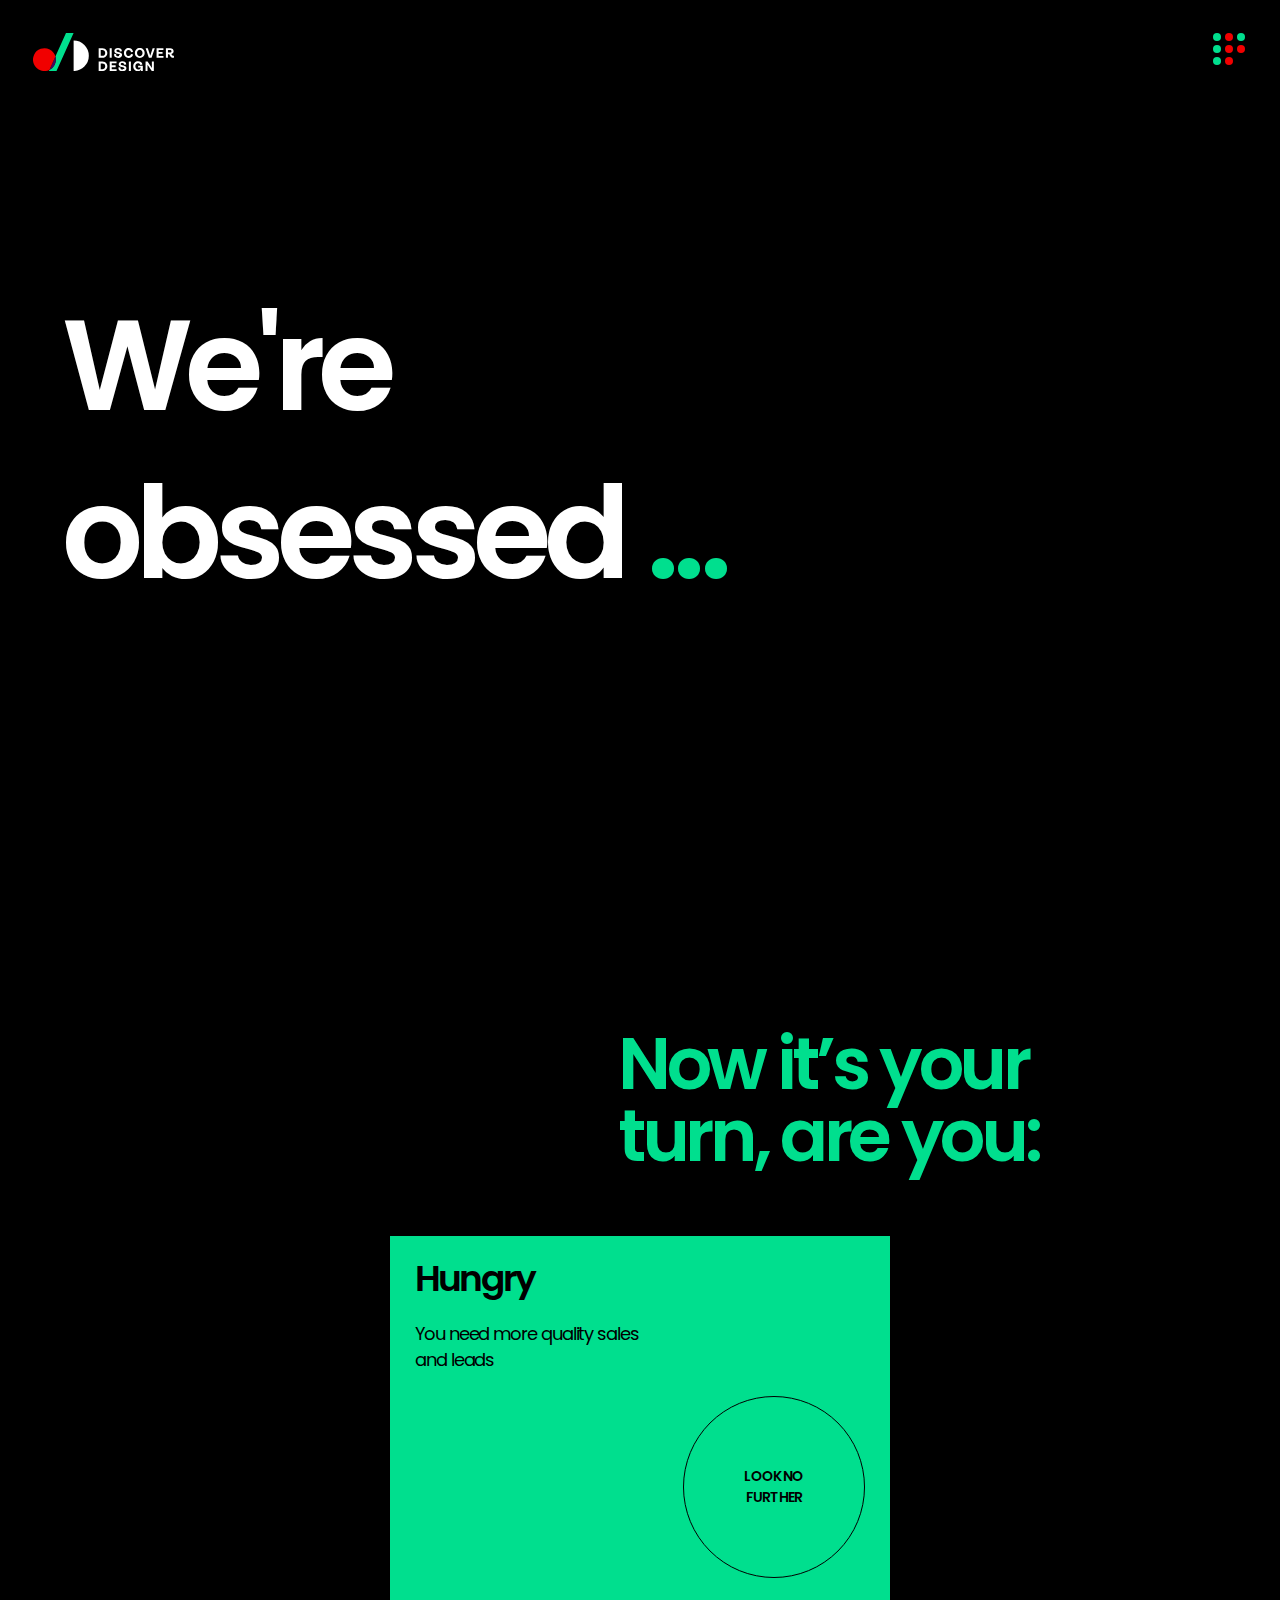
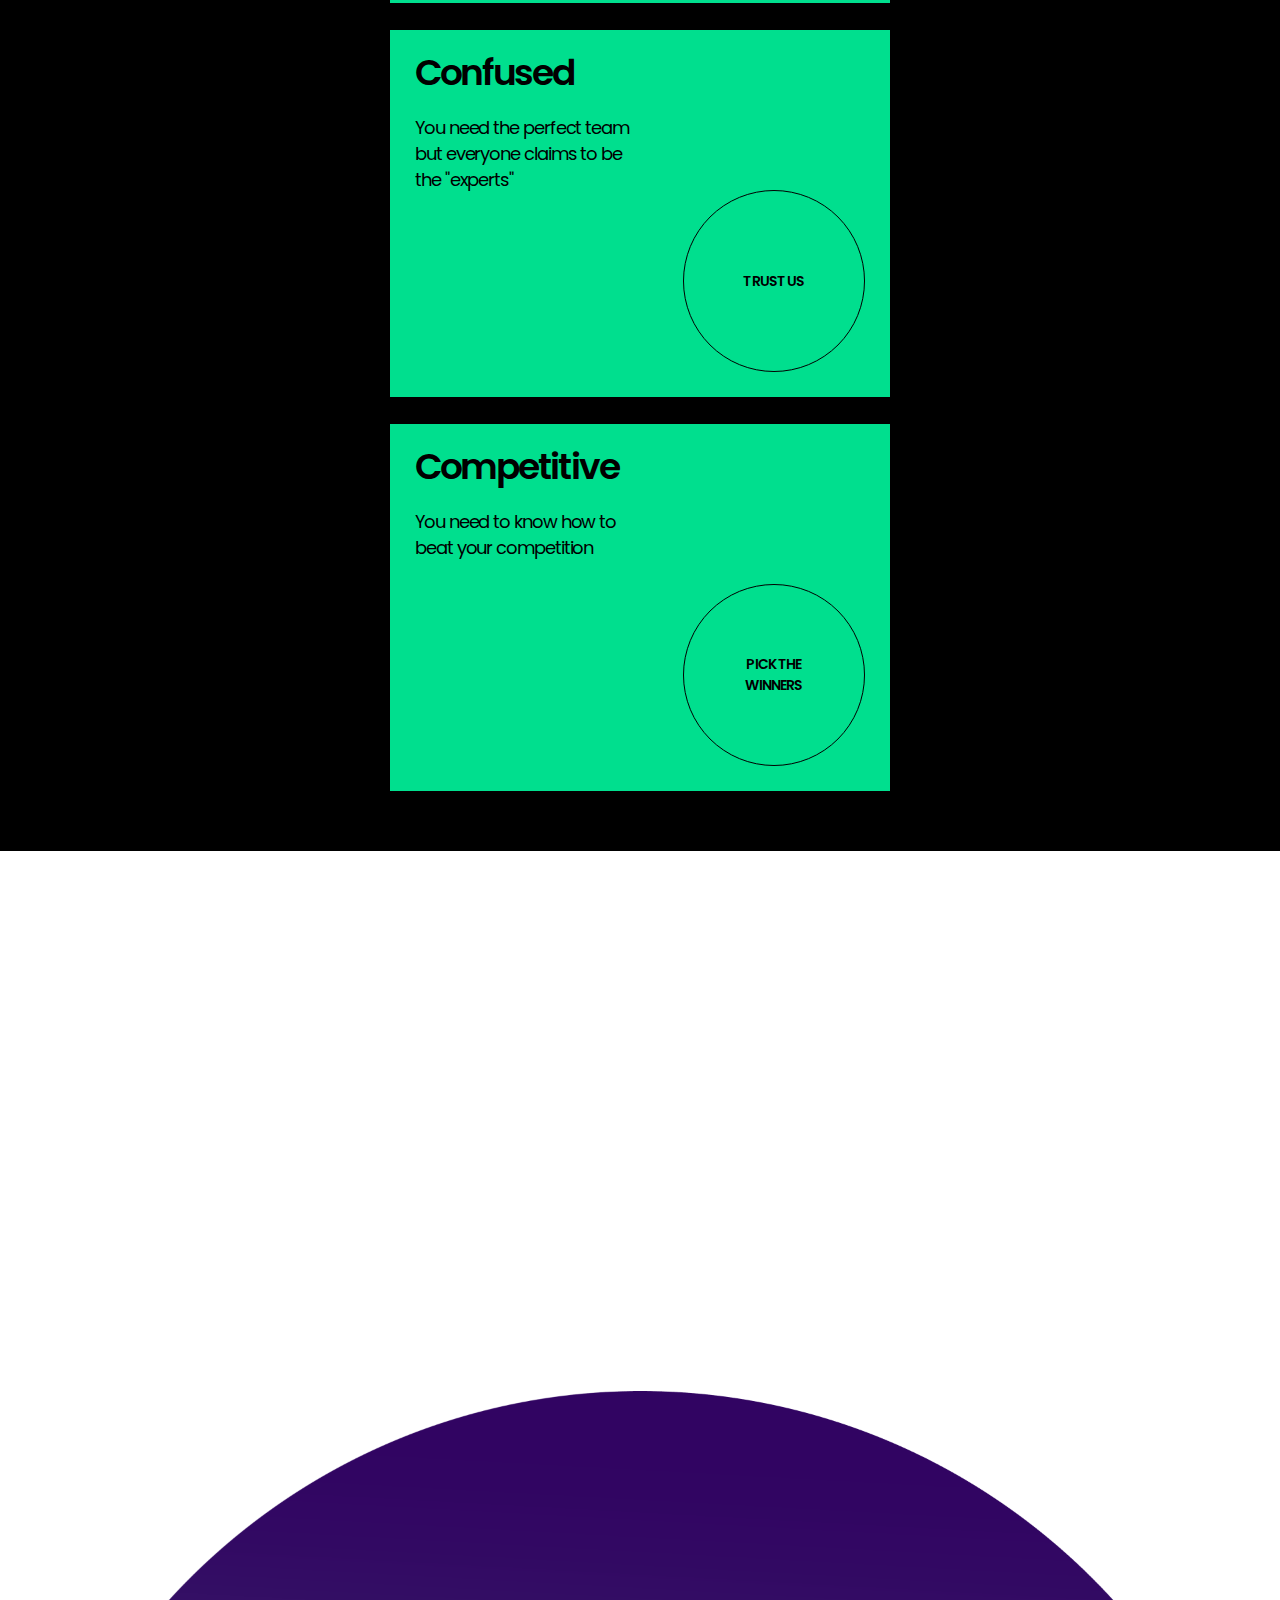
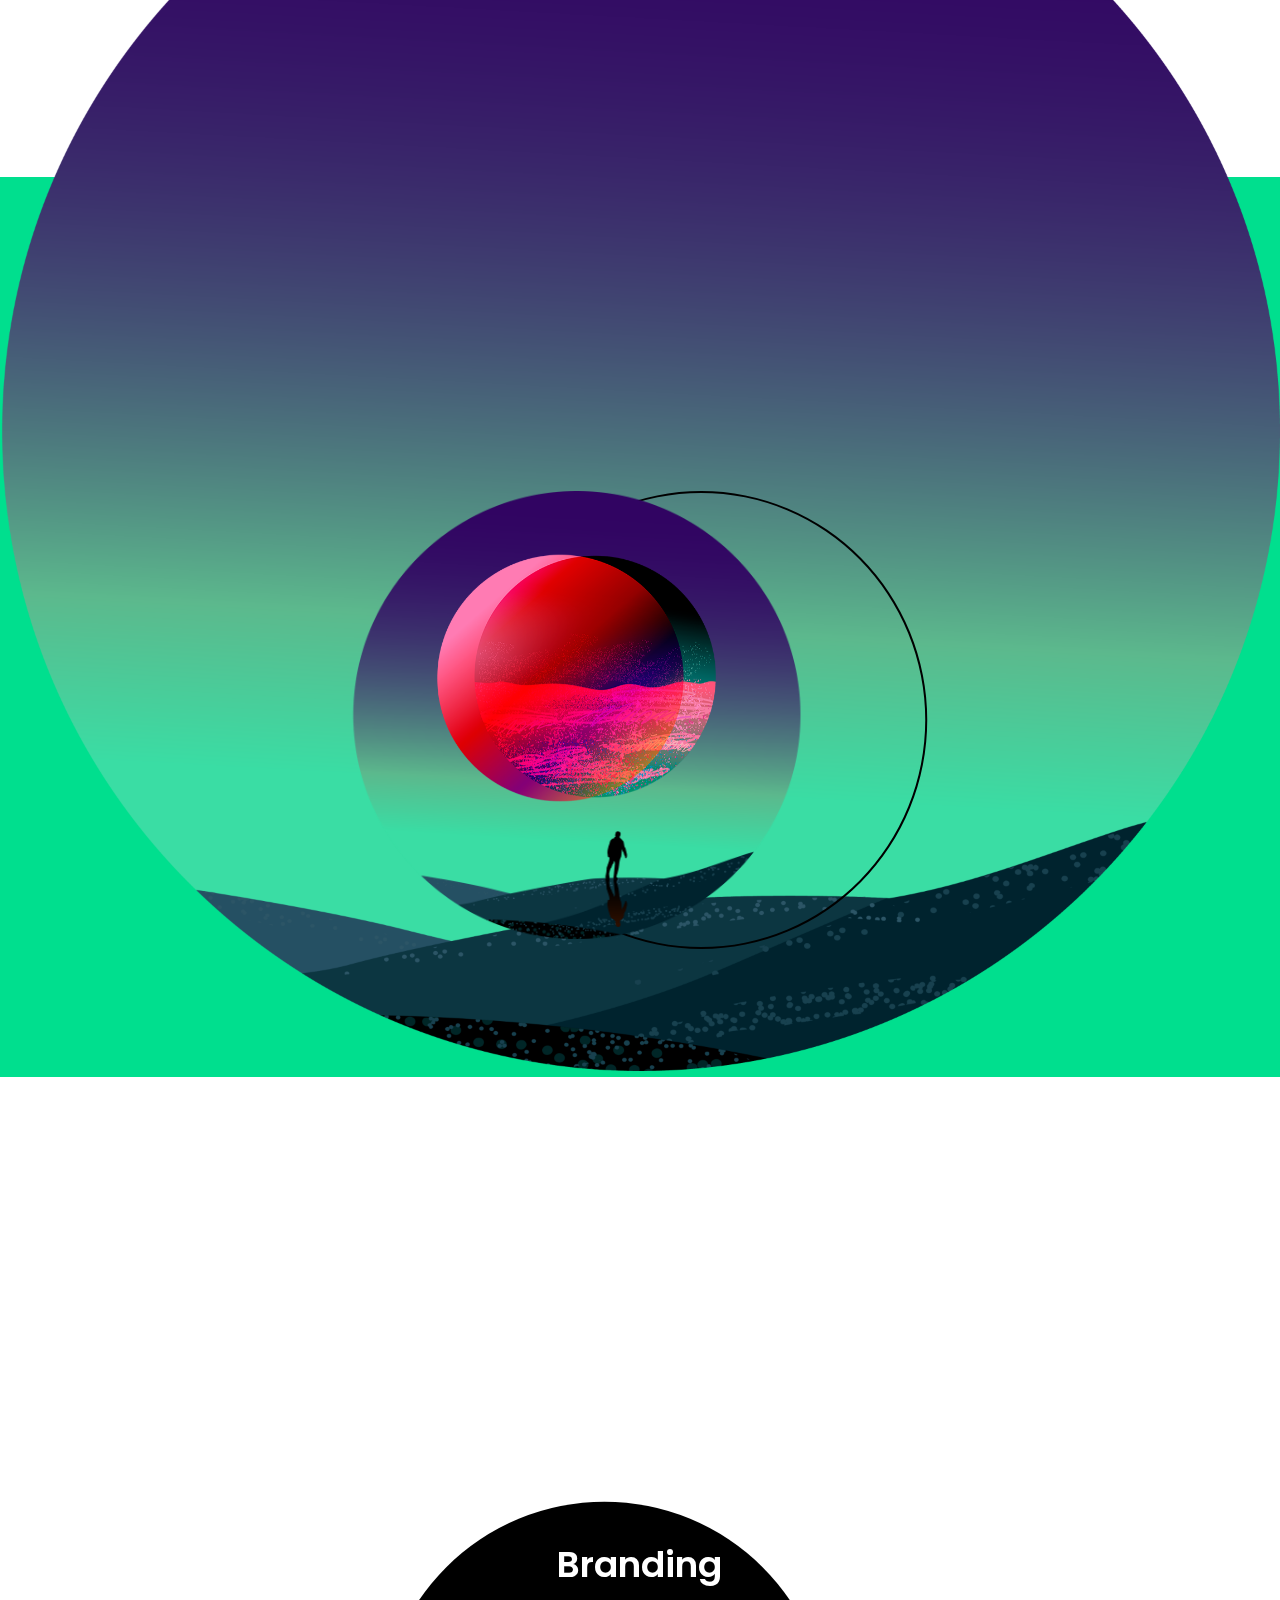
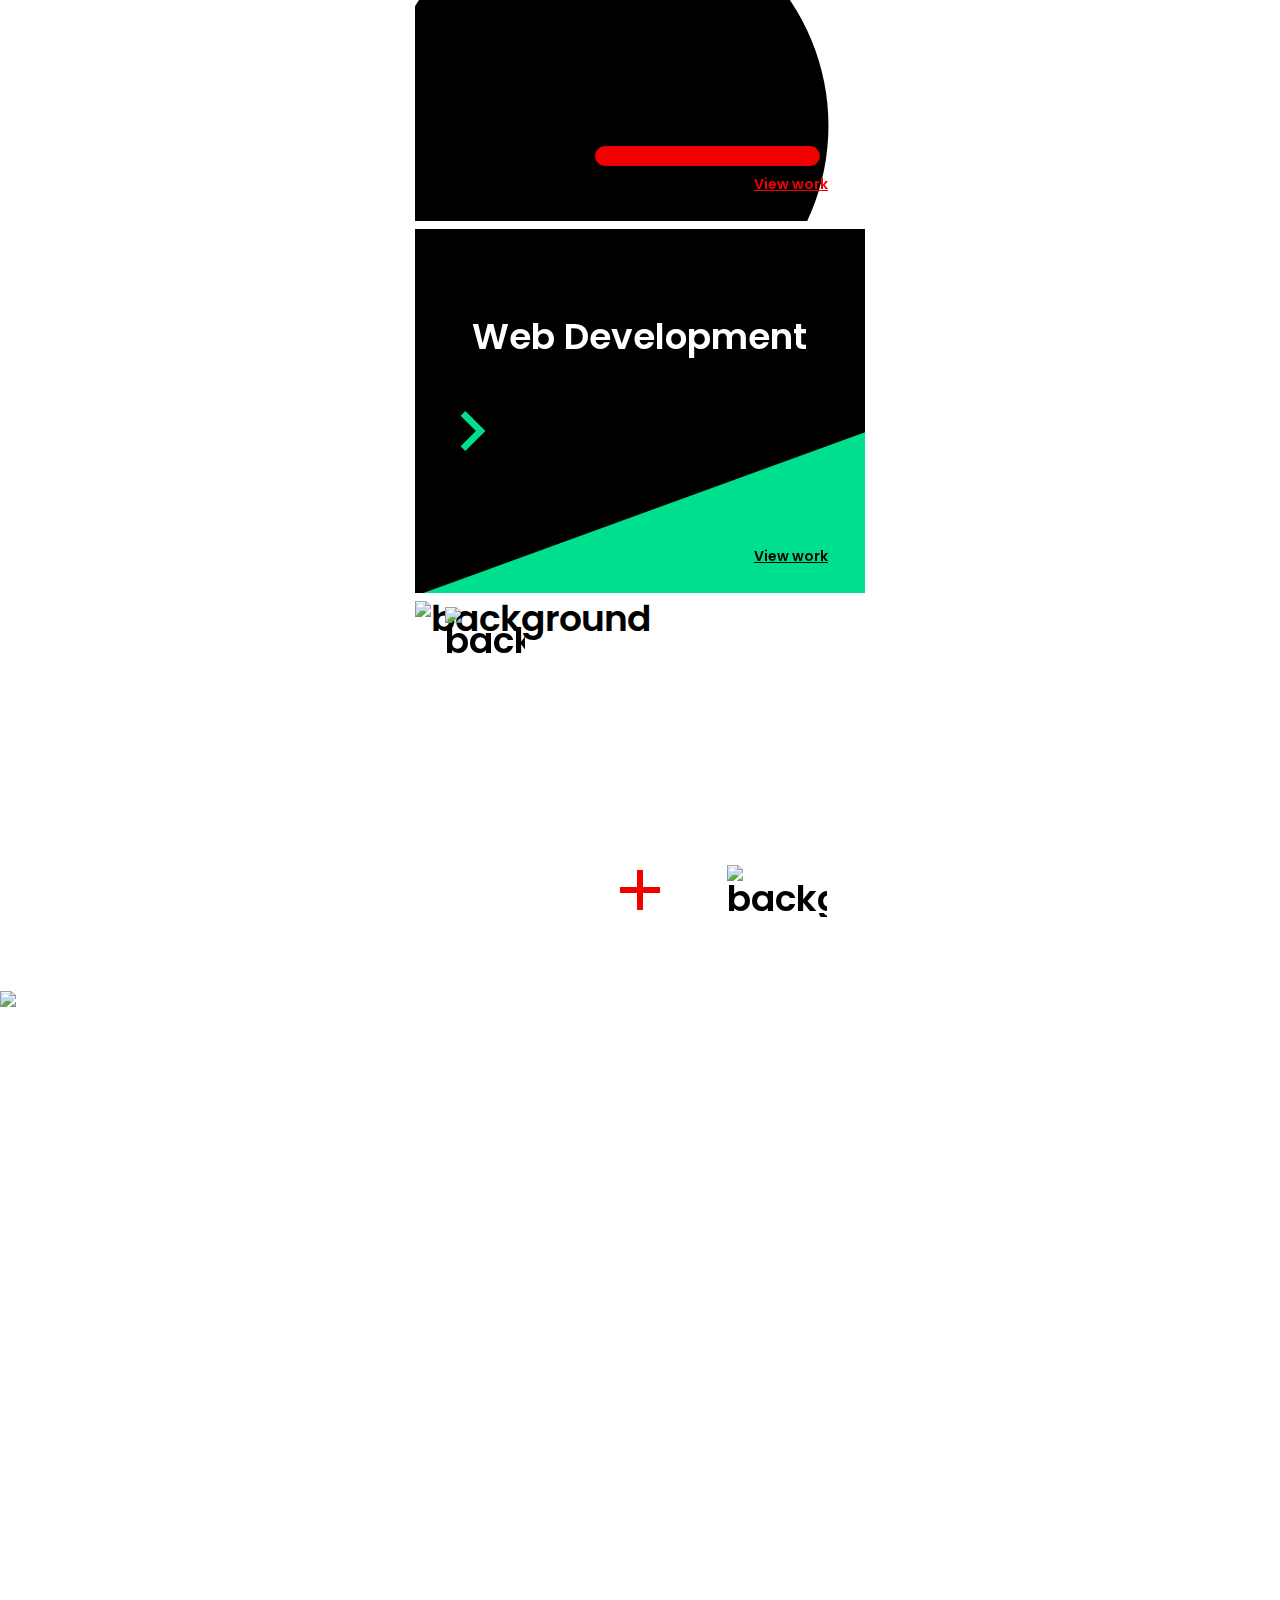
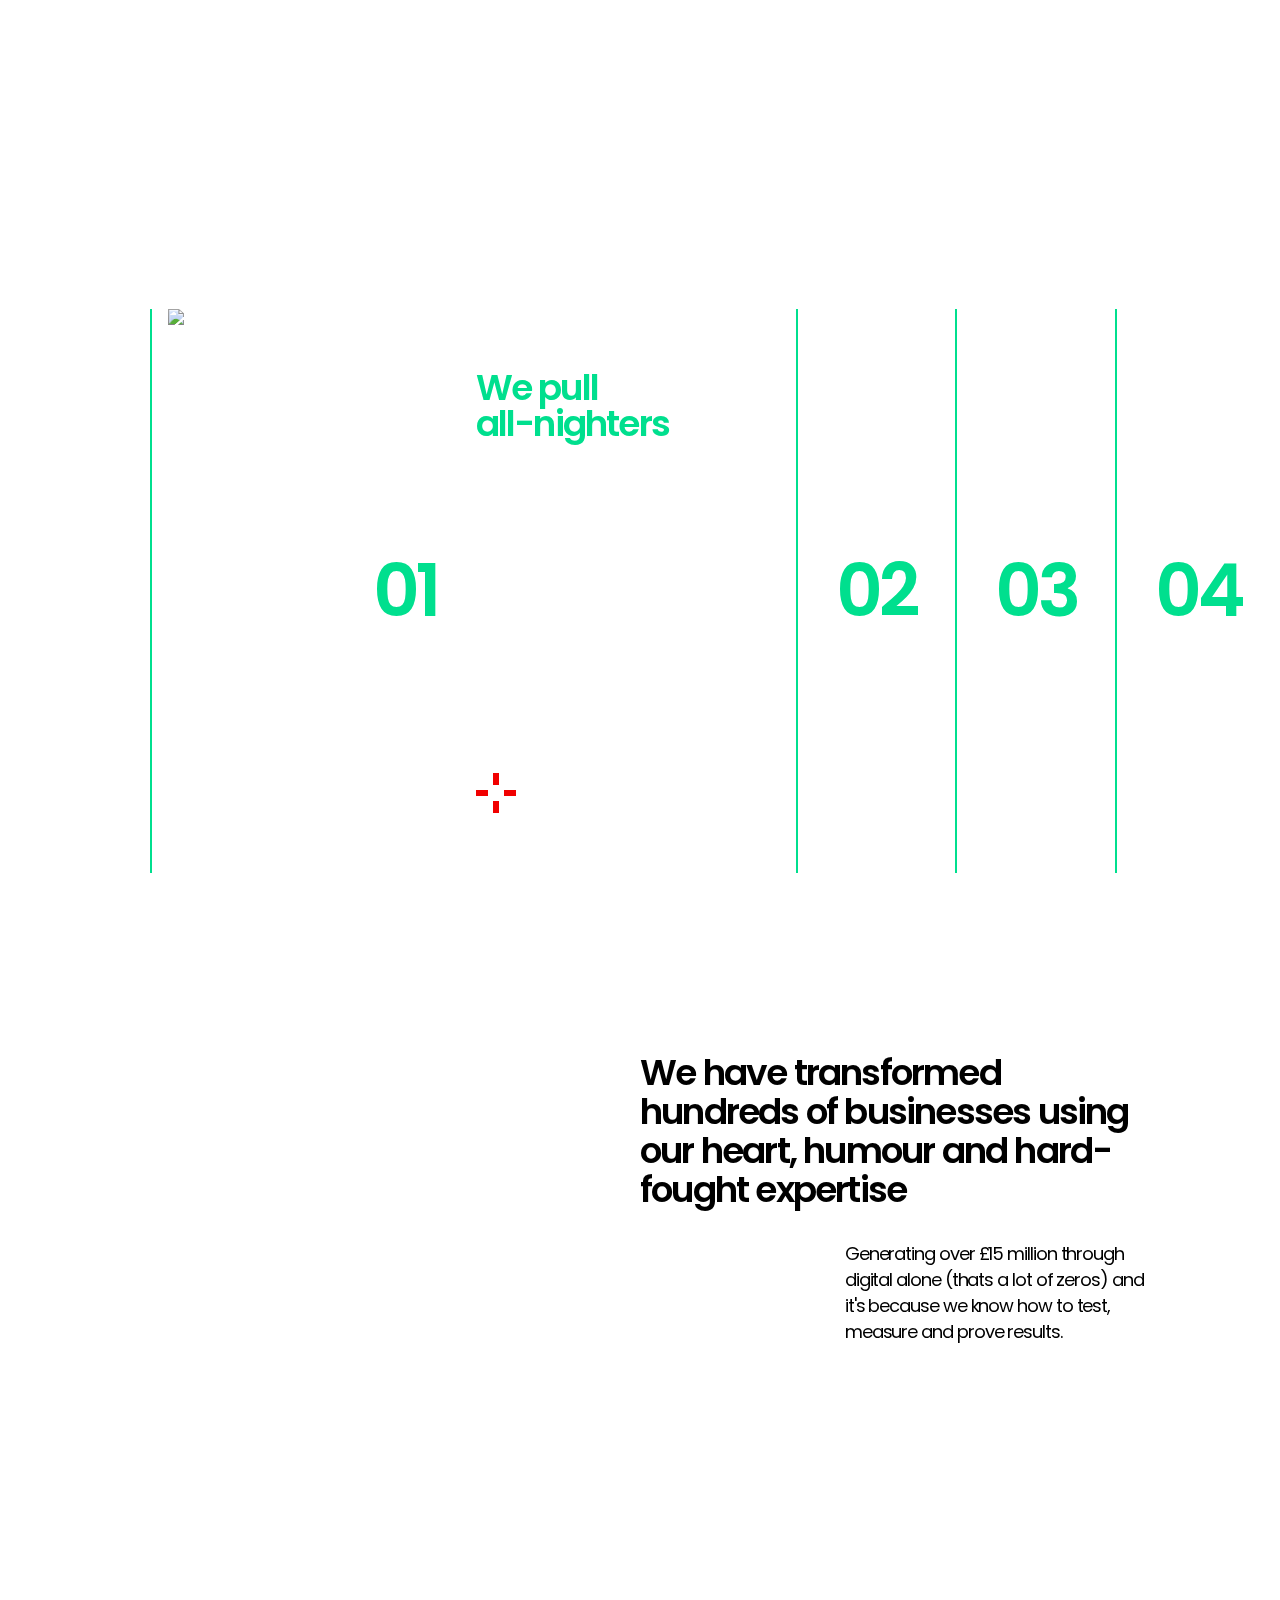
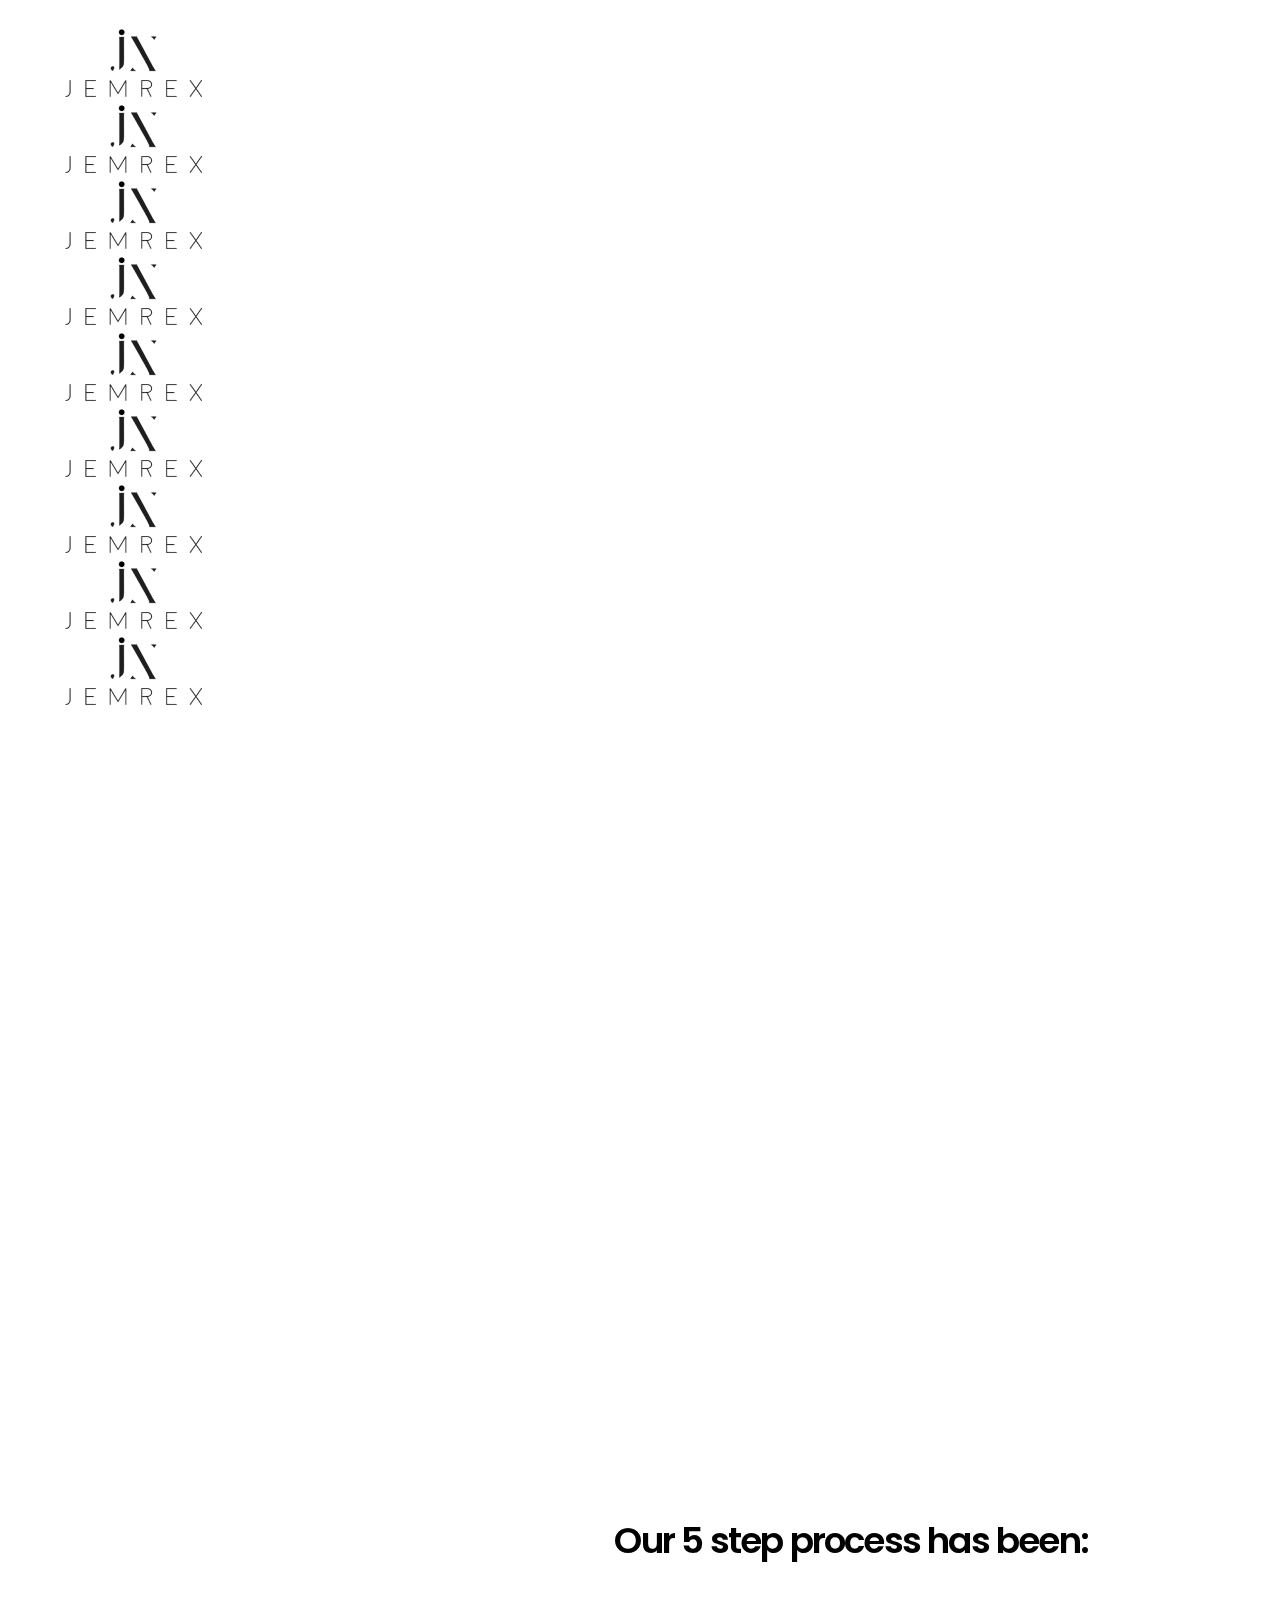
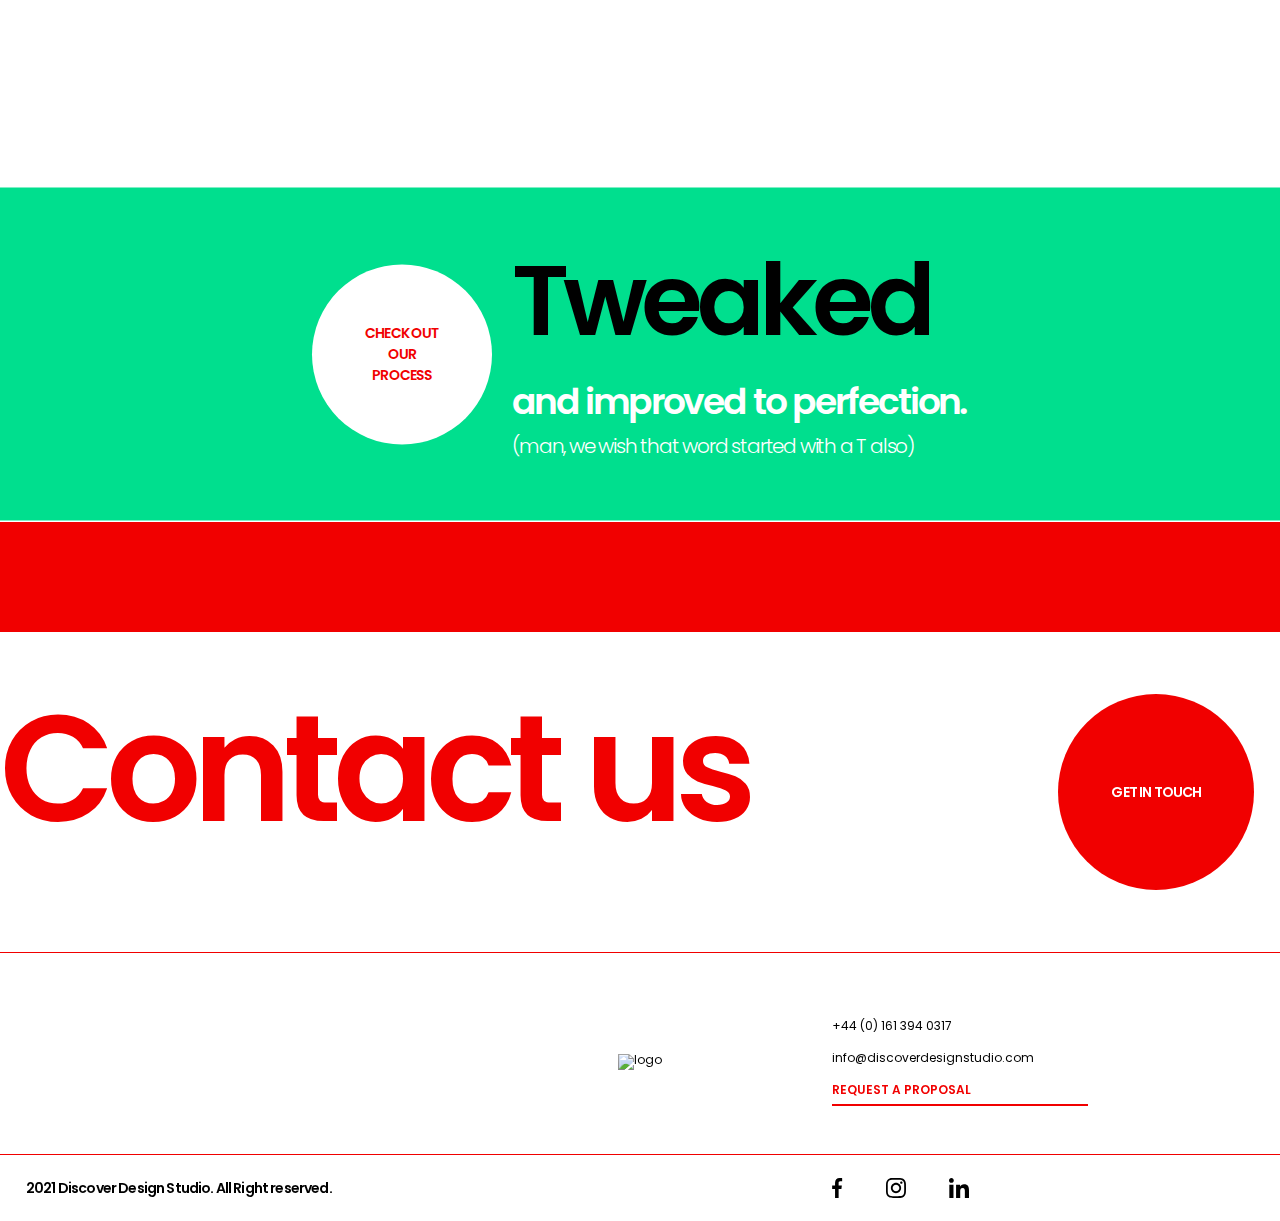
==== index.html @ a1c731f7 "a" ====
<!DOCTYPE html>
<html lang="en">

<head>
    <meta charset="UTF-8">
    <meta http-equiv="X-UA-Compatible" content="IE=edge">
    <meta name="viewport" content="width=device-width, initial-scale=1.0">
    <title>Home - DDS</title>

    <link rel="stylesheet" href="assets/css/style.css">
    <link rel="stylesheet" href="assets/css/home/style.css">

    <!-- GSAP -->
    <script src="https://cdnjs.cloudflare.com/ajax/libs/gsap/3.6.1/gsap.min.js"></script>
    <script src="https://cdnjs.cloudflare.com/ajax/libs/gsap/3.6.1/ScrollTrigger.min.js"></script>
    <script src="https://cdnjs.cloudflare.com/ajax/libs/gsap/1.20.3/TweenMax.min.js"></script>

    <!-- JQUERY -->
    <script src="https://code.jquery.com/jquery-3.6.0.min.js"></script>


    <!-- Swiper -->
    <link rel="stylesheet" href="https://cdnjs.cloudflare.com/ajax/libs/Swiper/4.4.6/css/swiper.min.css" />
    <script src="https://cdnjs.cloudflare.com/ajax/libs/Swiper/4.4.6/js/swiper.min.js"></script>
</head>

<body>
    <header>
        <div class="header">
            <div class="header__logo"><a href="#"></a><svg id="Layer_1" data-name="Layer 1"
                    xmlns="http://www.w3.org/2000/svg" viewBox="0 0 741.01 201.01">
                    <defs>
                        <style>
                            .cls-1 {
                                fill: #fff;
                                transition: .3s ease-in-out;
                            }

                            .cls-2 {
                                fill: #00df8e;
                            }

                            .cls-3 {
                                fill: #420b5e;
                            }

                            .cls-4 {
                                fill: #f10000;
                            }
                        </style>
                    </defs>
                    <title>Logo_white</title>
                    <path class="cls-1"
                        d="M1414.89,929.25v-50h19.73c9.14,0,17.13,3.6,22.1,11.38a24.49,24.49,0,0,1,3.75,13.68c0,10.44-5.55,18.5-13.25,22.17a28.29,28.29,0,0,1-12.6,2.81Zm10.72-9.79h7.85a17,17,0,0,0,11.31-3.74c3-2.45,4.54-6.27,4.54-11.53s-1.52-9-4.54-11.52a17.4,17.4,0,0,0-11.31-3.67h-7.85Z"
                        transform="translate(-1069.63 -799.25)" />
                    <path class="cls-1" d="M1472.75,929.25v-50h10.73v50Z" transform="translate(-1069.63 -799.25)" />
                    <path class="cls-1"
                        d="M1501.81,925.94a13.15,13.15,0,0,1-5.69-11.09,20.89,20.89,0,0,1,1-6.12l10.3,2.38a9.31,9.31,0,0,0-.58,3.31c0,4.32,4.32,7.06,11,7.06,6,0,9.64-2.38,9.64-6.34,0-3-2.23-5-6.76-5.83l-6.63-1.16c-11.59-2-16.7-6.84-16.7-14.9a13.35,13.35,0,0,1,5.25-10.8c3.46-2.81,8.07-4.25,13.83-4.25,13.17,0,20,6,20.81,16.92l-10.59,1.3c-.79-6.27-4.32-9.43-10.58-9.43-4.68,0-8,2.23-8,5.68,0,3.1,2.6,5.12,7.85,6.05l6.63,1.15c10.94,2,15.55,6.56,15.55,14.26a14.13,14.13,0,0,1-5.62,11.67c-3.81,3-8.78,4.46-14.9,4.46Q1507.53,930.26,1501.81,925.94Z"
                        transform="translate(-1069.63 -799.25)" />
                    <path class="cls-1"
                        d="M1554.66,923c-4.61-4.83-6.92-11-6.92-18.72s2.38-13.76,7.13-18.73,10.73-7.34,18-7.34c12.17,0,20.24,7.13,23.05,19.8l-10.59,2.74c-2-8.5-6.33-12.75-12.89-12.75a12,12,0,0,0-9.65,4.54c-2.52,3-3.81,6.91-3.81,11.74s1.29,8.71,3.81,11.66a12.26,12.26,0,0,0,9.87,4.54c6.48,0,10.66-3.46,12.53-10.3l11.09,1.8c-3.17,12.17-11.09,18.29-23.84,18.29C1565.17,930.26,1559.27,927.81,1554.66,923Z"
                        transform="translate(-1069.63 -799.25)" />
                    <path class="cls-1"
                        d="M1631,930.26c-7.42,0-13.61-2.45-18.43-7.34s-7.27-11.09-7.27-18.65,2.44-13.76,7.27-18.73,11-7.34,18.43-7.34,13.61,2.45,18.44,7.34,7.27,11.17,7.27,18.73-2.45,13.75-7.27,18.65S1638.44,930.26,1631,930.26ZM1641.46,916c2.67-3,4-6.91,4-11.73s-1.37-8.79-4-11.81a14.34,14.34,0,0,0-20.81,0c-2.66,3-4,7-4,11.81s1.37,8.78,4,11.73a14.34,14.34,0,0,0,20.81,0Z"
                        transform="translate(-1069.63 -799.25)" />
                    <path class="cls-1" d="M1678.92,929.25l-17.06-50h11.23l13,39.17,12.6-39.17H1710l-17.07,50Z"
                        transform="translate(-1069.63 -799.25)" />
                    <path class="cls-1" d="M1719.34,929.25v-50h36v9.29h-25.27v10.87h20.66v9.29h-20.66V920h25.63v9.29Z"
                        transform="translate(-1069.63 -799.25)" />
                    <path class="cls-1"
                        d="M1810.64,919.17v9.94a9.66,9.66,0,0,1-3.1.43,19.08,19.08,0,0,1-11.45-3.31c-3.09-2.16-6-6.27-8.71-12.31l-1.51-3.1h-6.77v18.43h-10.73v-50h22.47c5.4,0,9.79,1.44,13.1,4.25s5,6.69,5,11.66c0,7.56-4.32,12.67-11.81,14.19,4.11,7.85,7.49,10.08,11.74,10.08A6.23,6.23,0,0,0,1810.64,919.17ZM1779.1,888.5v13.1h10.59c5.32,0,8-2.16,8-6.55s-2.74-6.55-8.14-6.55Z"
                        transform="translate(-1069.63 -799.25)" />
                    <path class="cls-1"
                        d="M1414.89,999.25v-50h19.73c9.14,0,17.13,3.6,22.1,11.38a24.49,24.49,0,0,1,3.75,13.68c0,10.44-5.55,18.5-13.25,22.17a28.29,28.29,0,0,1-12.6,2.81Zm10.72-9.79h7.85a17,17,0,0,0,11.31-3.74c3-2.45,4.54-6.27,4.54-11.53s-1.52-9-4.54-11.52a17.4,17.4,0,0,0-11.31-3.67h-7.85Z"
                        transform="translate(-1069.63 -799.25)" />
                    <path class="cls-1" d="M1472.8,999.25v-50h36v9.29h-25.28v10.87h20.67v9.29h-20.67V990h25.64v9.29Z"
                        transform="translate(-1069.63 -799.25)" />
                    <path class="cls-1"
                        d="M1524.61,995.94a13.15,13.15,0,0,1-5.69-11.09,20.89,20.89,0,0,1,1-6.12l10.29,2.38a9.32,9.32,0,0,0-.57,3.31c0,4.32,4.32,7.06,10.94,7.06,6,0,9.65-2.38,9.65-6.34,0-3-2.23-5-6.77-5.83l-6.62-1.16c-11.6-2-16.71-6.84-16.71-14.9a13.36,13.36,0,0,1,5.26-10.8c3.45-2.81,8.06-4.25,13.82-4.25,13.18,0,20,6,20.81,16.92l-10.58,1.3c-.79-6.27-4.32-9.43-10.59-9.43-4.68,0-8,2.23-8,5.68,0,3.1,2.59,5.12,7.85,6.05l6.62,1.15c11,2,15.56,6.56,15.56,14.26a14.16,14.16,0,0,1-5.62,11.67c-3.82,3-8.78,4.46-14.9,4.46Q1530.33,1000.26,1524.61,995.94Z"
                        transform="translate(-1069.63 -799.25)" />
                    <path class="cls-1" d="M1573.59,999.25v-50h10.73v50Z" transform="translate(-1069.63 -799.25)" />
                    <path class="cls-1"
                        d="M1603.43,993c-4.54-4.83-6.84-11-6.84-18.72s2.45-13.76,7.27-18.73,11-7.34,18.36-7.34c12.1,0,20.38,6,22.76,16.42l-10.88,2.81c-1.51-6.34-6-9.65-12.24-9.65a12.64,12.64,0,0,0-10.08,4.61c-2.66,3.09-4,7.05-4,11.88,0,5.11,1.44,9.14,4.25,12.09a14.06,14.06,0,0,0,10.66,4.47c7.41,0,13-4.18,13.89-10.8h-14.25v-8.5H1647v27.72h-9.72V991.4c-3.09,5.91-8.57,8.86-16.49,8.86A22.79,22.79,0,0,1,1603.43,993Z"
                        transform="translate(-1069.63 -799.25)" />
                    <path class="cls-1"
                        d="M1661.38,999.25v-50h10.72l22.54,33.63V949.21H1705v50h-10.8l-22.47-33.55v33.55Z"
                        transform="translate(-1069.63 -799.25)" />
                    <path class="cls-2" d="M1283.1,799.25l-90,200h-40l2.69-6A60,60,0,0,0,1187.4,923l55.7-123.77Z"
                        transform="translate(-1069.63 -799.25)" />
                    <path class="cls-3"
                        d="M1189.63,939.25a60,60,0,0,1-33.84,54L1187.4,923A59.56,59.56,0,0,1,1189.63,939.25Z"
                        transform="translate(-1069.63 -799.25)" />
                    <path class="cls-4" d="M1187.4,923l-31.61,70.24A60,60,0,1,1,1187.4,923Z"
                        transform="translate(-1069.63 -799.25)" />
                    <path class="cls-1" d="M1283.1,839.25a80,80,0,0,1,0,160Z" transform="translate(-1069.63 -799.25)" />
                </svg></div>
            <div class="header__button">
                <div class="header__button_open">
                    <div class="header__button_1"></div>
                    <div class="header__button_2"></div>
                    <div class="header__button_3"></div>
                    <div class="header__button_4"></div>
                    <div class="header__button_5"></div>
                    <div class="header__button_6"></div>
                    <div class="header__button_7"></div>
                    <div class="header__button_8"></div>
                </div>
                <div class="close">
                    <div class="close_wrap">
                    </div>
                </div>
            </div>
        </div>
        <div class="nav">
            <nav class="nav__list">
                <ul>
                    <li class="nav__item">
                        <div class="nav__content">
                            <a href="#"></a>
                            <div class="nav__hover">
                                <div>About us</div>
                                <div class="green">About us</div>
                            </div>
                        </div>
                    </li>
                    <li class="nav__item">
                        <div class="nav__content">
                            <a href="#"></a>
                            <div class="nav__hover">
                                <div>Services</div>
                                <div class="green">Services</div>
                            </div>
                        </div>
                    </li>
                    <li class="nav__item">
                        <div class="nav__content">
                            <a href="#"></a>
                            <div class="nav__hover">
                                <div>Process</div>
                                <div class="green">Process</div>
                            </div>
                        </div>
                    </li>
                    <li class="nav__item">
                        <div class="nav__content">
                            <a href="#"></a>
                            <div class="nav__hover">
                                <div>Our work</div>
                                <div class="green">Our work</div>
                            </div>
                        </div>
                    </li>
                    <li class="nav__item">
                        <div class="nav__content">
                            <a href="#"></a>
                            <div class="nav__hover">
                                <div>Contact</div>
                                <div class="green">Contact</div>
                            </div>
                        </div>
                    </li>
                </ul>
            </nav>
        </div>
    </header>
    <main>
        <div class="hero__trigger_wrap">
            <div class="hero__trigger"></div>
            <div class="hero__trigger"></div>
            <div class="hero__trigger"></div>
        </div>
        <section class="hero">
            <div class="hero_relative">
                <div class="hero__title">
                    <div class="hero__item" id="hero__item_1">
                        <div>
                            <h2>We're</h2>
                        </div>
                        <div>
                            <h2>obsessed <span class="green">...</span></h2>
                        </div>
                    </div>
                    <div class="hero__item green" id="hero__item_2">
                        <div>
                            <h2>With increasing</h2>
                        </div>
                        <div>
                            <h2>your sales</h2>
                        </div>
                    </div>
                    <div class="hero__item" id="hero__item_3">
                        <div class="green">
                            <h2>With making</h2>
                        </div>
                        <div class="green">
                            <h2>you rich</h2>
                        </div>
                    </div>
                    <div class="hero__subtitle">
                        <h3>Like, order Hors d'oeuvre <i>and</i> dessert, rich.</h3>
                    </div>
                </div>
                <div class="hero__image_wrap">
                    <div class="hero__image_1"><img src="assets/image/hero/3.png" alt="background" class="hero__image">
                    </div>
                    <div class="hero__image_2"><img src="assets/image/hero/2.png" alt="background" class="hero__image">
                    </div>
                    <div class="hero__image_3"> <img src="assets/image/hero/astronaut.png" alt="background"
                            class="hero__image"></div>
                </div>
            </div>
        </section>
        <section class="cards">
            <div class="cards__wrap-all">
                <h2 class="cards__title green">Now it’s your turn, are you:</h2>
                <div class="cards__wrap">
                    <div class="cards__item">
                        <a href="#"></a>
                        <h3 class="cards__name">Hungry</h3>
                        <h4 class="cards__description">You need more quality sales and leads</h4>
                        <div class="cards__button">
                            <div class="cards__button_text">look no further</div>
                        </div>
                    </div>
                    <div class="cards__item">
                        <a href="#"></a>
                        <h3 class="cards__name">Confused</h3>
                        <h4 class="cards__description">You need the perfect team but everyone claims to be the "experts"
                        </h4>
                        <div class="cards__button">
                            <div class="cards__button_text">Trust Us</div>
                        </div>
                    </div>
                    <div class="cards__item">
                        <a href="#"></a>
                        <h3 class="cards__name">Competitive</h3>
                        <h4 class="cards__description">You need to know how to beat your competition</h4>
                        <div class="cards__button">
                            <div class="cards__button_text">pick the winners</div>
                        </div>
                    </div>
                </div>
            </div>
        </section>
        <section class="fret">
            <div class="fret__title">
                <h2>Fret not.</h2>
            </div>
            <div class="fret__ball">
                <div class="fret__text">
                    <div class="fret__description_wrap">
                        <div class="fret__description">With over a decade of experience in the industry, we’re the right
                            people
                            to get the results you need. </div>
                        <div class="fret__link"><a href="#">Some more about us</a></div>
                    </div>
                    <div class="fret__subtitle">
                        <h2>Pinky promise.</h2>
                    </div>
                    <div class="fret__anim">
                        <div class="fret__anim_left">
                            <img src="assets/image/ball/G_01.png" alt="red ball" class="fret__anim_red-ball">
                            <img src="assets/image/ball/G_03.png" alt="man" class="fret__anim_man">
                            <img src="assets/image/ball/big-ball.png" alt="big ball" class="fret__anim_ball">
                        </div>
                        <div class="fret__anim_red-circle"></div>
                    </div>
                </div>
                <img src="assets/image/ball/big-ball.png" width="1920" height="1920" alt="background"
                    class="fret__background">
                <img src="assets/image/ball/big-ball.png" alt="background" class="fret__fake-bg">
            </div>
        </section>
        <section class="do">
            <div class="do__title">
                <div>
                    <h2>Oh, so you want</h2>
                </div>
                <div>
                    <h2>to know what we</h2>
                </div>
                <div>
                    <h2>actually DO?</h2>
                </div>
            </div>
            <div class="do__flex">
                <div class="do__card" id="branding">
                    <a href="#"></a>
                    <div class="do__link">View work</div>
                    <h4>Branding</h4>
                    <div class="do__anim">
                        <div class="do__anim_brand_ball"></div>
                        <div class="do__anim_brand_small-ball"></div>
                    </div>
                </div>
                <div class="do__card" id="web-dev-anim">
                    <a href="#"></a>
                    <div class="do__link do__link_web">View work</div>
                    <h4>Web Development</h4>
                    <div class="do__anim do__anim_web">
                        <svg class="do__anim_web_arrow" width="26" height="40" viewBox="0 0 26 40" fill="none"
                            xmlns="http://www.w3.org/2000/svg">
                            <path
                                d="M5.35816 0L0.641602 4.71672L15.9249 20L0.641602 35.2833L5.35816 40L25.3582 20L5.35816 0Z"
                                fill="#00DF8E" />
                        </svg>
                        <div class="do__anim_web_div"></div>
                    </div>
                </div>
                <div class="do__card" id="digital-anim">
                    <a href="#"></a>
                    <h4>Digital Marketing</h4>
                    <div class="do__anim">
                        <img src="assets/image/do-anim/digital-bg.png" alt="background" class="do__anim_digital_bg" />
                        <img src="assets/image/do-anim/digital-man.png" alt="background" class="do__anim_digital_man" />
                        <img src="assets/image/do-anim/digital-planet.png" alt="background"
                            class="do__anim_digital_planet" />
                        <div class="do__cross __cross">
                            <div class="do__cross_wrap __cross_wrap">
                                <div class="do__cross_top __cross_top"></div>
                                <div class="do__cross_bottom __cross_bottom"></div>
                                <div class="do__cross_left __cross_left"></div>
                                <div class="do__cross_right __cross_right"></div>
                            </div>
                        </div>
                    </div>
                </div>
            </div>
        </section>
        <section class="why">
            <img src="assets/image/why/why-bg.png" alt="bg" class="why__background" />
            <div class="why__title">
                <div>
                    <h2>Ah, so you’re</h2>
                </div>
                <div>
                    <h2>asking why us.</h2>
                </div>
            </div>
            <div class="why__description">
                Well, besides for clearly being able to read your mind, we’ve got things to offer you that you
                simply won’t find anywhere else.
            </div>
            <div class="slide">
                <div class="slide__item">
                    <img src="assets/image/why/sec-3.jpg" alt="background" class="slide__image" id="slide-1-img" />
                    <div class="slide__number">01</div>
                    <div class="slide__text" id="slide-1-text">
                        <h4>We pull<br />all-nighters</h4>
                        <div class="slide__description">
                            We don’t sleep so you can. When everyone else is watching
                            series, that’s when we’re researching, bettering, writing,
                            deleting, rewriting and designing to make your brand the best
                            one out there.
                        </div>
                        <div class="why__cross __cross">
                            <div class="__cross_wrap">
                                <div class="__cross_top"></div>
                                <div class="__cross_bottom"></div>
                                <div class="__cross_left"></div>
                                <div class="__cross_right"></div>
                            </div>
                        </div>
                    </div>
                </div>
                <div class="slide__item">
                    <img src="assets/image/why/sec-1.jpg" alt="background" class="slide__image" id="slide-2-img" />
                    <div class="slide__number">02</div>
                    <div class="slide__text" id="slide-2-text">
                        <h4>Deadlines make us happy</h4>
                        <div class="slide__description">
                            And we’ve never met one we don’t like. So throw whatever you have at us and we’ll make it
                            happen.
                        </div>
                        <div class="why__cross __cross">
                            <div class="__cross_wrap">
                                <div class="__cross_top"></div>
                                <div class="__cross_bottom"></div>
                                <div class="__cross_left"></div>
                                <div class="__cross_right"></div>
                            </div>
                        </div>
                    </div>
                </div>
                <div class="slide__item">
                    <img src="assets/image/why/sec-4.jpg" alt="background" class="slide__image" id="slide-3-img" />
                    <div class="slide__number">03</div>
                    <div class="slide__text" id="slide-3-text">
                        <h4>Manage expectations</h4>
                        <div class="slide__description">
                            You have them, we’ll smash them. Because we have a proven system - and it works.
                        </div>
                        <div class="why__cross __cross">
                            <div class="__cross_wrap">
                                <div class="__cross_top"></div>
                                <div class="__cross_bottom"></div>
                                <div class="__cross_left"></div>
                                <div class="__cross_right"></div>
                            </div>
                        </div>
                    </div>
                </div>
                <div class="slide__item">
                    <img src="assets/image/why/sec-2.jpg" alt="background" class="slide__image" id="slide-4-img" />
                    <div class="slide__number">04</div>
                    <div class="slide__text" id="slide-4-text">
                        <h4>Intuition</h4>
                        <div class="slide__description">
                            We trust ours, it hasn’t let us down yet.
                        </div>
                        <div class="why__cross __cross">
                            <div class="__cross_wrap">
                                <div class="__cross_top"></div>
                                <div class="__cross_bottom"></div>
                                <div class="__cross_left"></div>
                                <div class="__cross_right"></div>
                            </div>
                        </div>
                    </div>
                </div>
            </div>
        </section>
        <section class="clients">
            <h3 class="clients__title">We have transformed hundreds of businesses using our heart, humour and
                hard-fought expertise</h3>
            <h4 class="clients__description">Generating over £15 million through digital alone (thats a lot of zeros)
                and it's because we know how to test, measure and prove results. </h4>
            <div class="clients__subtitle">
                <div>And we will do it for you too</div>
            </div>
            <div class="swiper-container">
                <div class="swiper-wrapper">
                    <div class="swiper-slide">
                        <img src="assets/image/converted.png" alt="client" />
                    </div>
                    <div class="swiper-slide">
                        <img src="assets/image/converted.png" alt="client" />
                    </div>
                    <div class="swiper-slide">
                        <img src="assets/image/converted.png" alt="client" />
                    </div>
                    <div class="swiper-slide">
                        <img src="assets/image/converted.png" alt="client" />
                    </div>
                    <div class="swiper-slide">
                        <img src="assets/image/converted.png" alt="client" />
                    </div>
                    <div class="swiper-slide">
                        <img src="assets/image/converted.png" alt="client" />
                    </div>
                    <div class="swiper-slide">
                        <img src="assets/image/converted.png" alt="client" />
                    </div>
                    <div class="swiper-slide">
                        <img src="assets/image/converted.png" alt="client" />
                    </div>
                    <div class="swiper-slide">
                        <img src="assets/image/converted.png" alt="client" />
                    </div>
                </div>

                <div class="swiper-pagination"></div>
            </div>
        </section>
        <section class="process">
            <div class="process__title">
                <div>
                    <h2>Here's what to</h2>
                </div>
                <div>
                    <h2>expect.</h2>
                </div>
            </div>
            <h3 class="process__subtitle">Our 5 step process has been:</h3>
            <div class="process__bottom">
                <div class="banner">
                    <div class="banner_wrap">
                        <div class="banner__ball">
                            <a href="#"></a>
                            <div class="banner__ball-text">Check out our process</div>
                        </div>
                        <div class="banner__text">
                            <div class="banner__title">
                                <h2 class="banner__title_1">Tweaked</h2>
                                <h2 class="banner__title_2">Tried</h2>
                                <h2 class="banner__title_3">Tested</h2>
                            </div>
                            <div class="banner__subtitle">and improved to perfection.</div>
                            <div class="banner__description">(man, we wish that word started with a T also)</div>
                        </div>
                    </div>
                </div>
                <img src="assets/image/Graphic_04-01.png" alt="background" class="banner__background">
            </div>
        </section>
        <section class="contact">
            <div class="contact__description">
                <div class="contact__block"></div>
                <div class="contact__text">The bottom line is we love talking to serious business owners and we
                    love getting them serious results.</div>
            </div>
            <div class="contact__flex">
                <h2 class="contact__title">Contact us</h2>
                <div class="contact__ball">
                    <a href="#"></a>
                    <div class="contact__link">Get in touch</div>
                    <div class="contact__ball_hover"></div>
                </div>
            </div>
        </section>
    </main>
    <footer>
        <hr />
        <div class="footer_top">
            <a href="#"><img src="assets/image/Logo_black.svg" alt="logo" /></a>
            <div class="footer__links">
                <p class="footer__item"><a href="#">+44 (0) 161 394 0317</a></p>
                <p class="footer__item"><a href="#">info@discoverdesignstudio.com</a></p>
                <p class="footer__item"><a href="#">Request a proposal</a></p>
            </div>
        </div>
        <hr />
        <div class="footer_bottom">
            <div class="footer__copyright">
                2021 Discover Design Studio. All Right reserved.
            </div>
            <div class="footer__socials">
                <div>
                    <a href="#"><svg width="11" height="20" viewBox="0 0 11 20" fill="none"
                            xmlns="http://www.w3.org/2000/svg">
                            <path
                                d="M8.33076 3.32083H10.1566V0.140833C9.8416 0.0975 8.75826 0 7.4966 0C4.8641 0 3.06076 1.65583 3.06076 4.69917V7.5H0.155762V11.055H3.06076V20H6.62243V11.0558H9.40993L9.85243 7.50083H6.6216V5.05167C6.62243 4.02417 6.8991 3.32083 8.33076 3.32083Z"
                                fill="black" />
                        </svg></a>
                </div>
                <div>
                    <a href="#"><svg width="20" height="20" viewBox="0 0 20 20" fill="none"
                            xmlns="http://www.w3.org/2000/svg">
                            <path fill-rule="evenodd" clip-rule="evenodd"
                                d="M14.123 0.0637988C12.283 -0.0220346 7.72553 -0.0178679 5.88387 0.0637988C4.26553 0.139632 2.83803 0.530465 1.6872 1.6813C-0.0338905 3.40239 -0.0180143 5.65865 0.00435446 8.83762C0.00698296 9.21117 0.00970111 9.59747 0.00970111 9.99713C0.00970111 10.3712 0.00769769 10.7327 0.00576032 11.0823C-0.0124499 14.3681 -0.0248241 16.6009 1.6872 18.313C3.41145 20.0365 5.69258 20.0195 8.83564 19.9962C9.21223 19.9934 9.60118 19.9905 10.003 19.9905H10.0573C13.8689 19.9905 15.1928 19.9905 16.5489 19.4655C18.4014 18.7463 19.7997 17.0905 19.9364 14.1163C20.023 12.2755 20.018 7.7188 19.9364 5.87713C19.7714 2.3663 17.8872 0.237132 14.123 0.0637988ZM17.0355 17.0405C15.8744 18.2016 14.299 18.198 10.8964 18.1902L10.8946 18.1902C10.6031 18.1895 10.2981 18.1888 9.97887 18.1888L9.40652 18.1891C5.65581 18.1918 4.08395 18.1929 2.9222 17.028C1.71358 15.8251 1.73357 13.9949 1.76258 11.3388C1.76727 10.909 1.7722 10.4576 1.7722 9.9838C1.7722 9.58197 1.7686 9.18995 1.7651 8.80893C1.72852 4.8243 1.70299 2.04314 5.92053 1.82713L5.96836 1.82544C6.99223 1.78926 7.33526 1.77713 9.9672 1.77713L10.0047 1.80213C10.3852 1.80213 10.7587 1.79872 11.1237 1.79538L11.1237 1.79538C15.0186 1.75978 17.9476 1.733 18.1389 5.95713C18.1864 7.0113 18.1972 7.32797 18.1972 9.9963C18.1972 10.2362 18.1974 10.4679 18.1976 10.6917C18.201 14.309 18.2025 15.868 17.0355 17.0405ZM10.0031 4.86517C7.16725 4.86517 4.87142 7.16351 4.87142 9.99684C4.87142 12.8327 7.16975 15.1285 10.0031 15.1285C12.8389 15.1285 15.1348 12.8302 15.1348 9.99684C15.1348 7.16101 12.8364 4.86517 10.0031 4.86517ZM10.0031 13.3277C8.16225 13.3277 6.67225 11.8368 6.67225 9.99684C6.67225 8.15684 8.16309 6.66601 10.0031 6.66601C11.8431 6.66601 13.3339 8.15684 13.3339 9.99684C13.3348 11.8368 11.8439 13.3277 10.0031 13.3277ZM16.5373 4.66269C16.5373 5.32497 16.0004 5.86185 15.3381 5.86185C14.6758 5.86185 14.1389 5.32497 14.1389 4.66269C14.1389 4.00041 14.6758 3.46352 15.3381 3.46352C16.0004 3.46352 16.5373 4.00041 16.5373 4.66269Z"
                                fill="black" />
                        </svg></a>
                </div>
                <div>
                    <a href="#"><svg width="20" height="20" viewBox="0 0 20 20" fill="none"
                            xmlns="http://www.w3.org/2000/svg">
                            <path fill-rule="evenodd" clip-rule="evenodd"
                                d="M0 2.40167C0 1.07583 1.07583 0 2.40167 0C3.72667 0 4.8025 1.07583 4.80333 2.40167C4.80333 3.7275 3.7275 4.82583 2.40167 4.82583C1.07583 4.82583 0 3.7275 0 2.40167ZM19.9951 20V19.9992H20.0001V12.6642C20.0001 9.07582 19.2276 6.31165 15.0326 6.31165C13.0159 6.31165 11.6626 7.41831 11.1101 8.46748H11.0517V6.64665H7.07422V19.9992H11.2159V13.3875C11.2159 11.6467 11.5459 9.96332 13.7017 9.96332C15.8259 9.96332 15.8576 11.95 15.8576 13.4992V20H19.9951ZM0.329997 6.64746H4.47666V20H0.329997V6.64746Z"
                                fill="black" />
                        </svg>
                    </a>
                </div>
            </div>
        </div>
    </footer>

    <script src="assets/js/home/scroll-animation-home.js"></script>
    <script src="assets/js/home/svg-animations.js"></script>
    <script src="assets/js/home/swiper.js"></script>
    <script src="assets/js/nav.js"></script>
</body>

</html>
---- assets/css/style.css ----
@import url("../fonts/Poppins/fonts.css");
html,
body,
div,
span,
applet,
object,
iframe,
h1,
h2,
h3,
h4,
h5,
h6,
p,
blockquote,
pre,
a,
abbr,
acronym,
address,
big,
cite,
code,
del,
dfn,
em,
img,
ins,
kbd,
q,
s,
samp,
small,
strike,
strong,
sub,
sup,
tt,
var,
b,
u,
i,
center,
dl,
dt,
dd,
ol,
ul,
li,
fieldset,
form,
label,
legend,
table,
caption,
tbody,
tfoot,
thead,
tr,
th,
td,
article,
aside,
canvas,
details,
embed,
figure,
figcaption,
footer,
header,
hgroup,
menu,
nav,
output,
ruby,
section,
summary,
time,
mark,
audio,
video {
  margin: 0;
  padding: 0;
  border: 0;
  font-size: 100%;
  font: inherit;
  vertical-align: baseline;
  color: inherit;
  text-decoration: none;
}

a:hover {
  text-decoration: none;
  color: inherit;
}

a:visited {
  color: inherit;
  text-decoration: none;
}

article,
aside,
details,
figcaption,
figure,
footer,
header,
hgroup,
menu,
nav,
section {
  display: block;
}

body {
  line-height: 1;
}

ol,
ul {
  list-style: none;
}

blockquote:before,
blockquote:after,
q:before,
q:after {
  content: '';
  content: none;
}

blockquote,
q {
  quotes: none;
}

table {
  border-collapse: collapse;
  border-spacing: 0;
}

.header {
  position: fixed;
  display: -webkit-box;
  display: -ms-flexbox;
  display: flex;
  -webkit-box-pack: justify;
      -ms-flex-pack: justify;
          justify-content: space-between;
  width: 100%;
  z-index: 90;
}

.header__logo {
  width: 141px;
  height: auto;
  margin: 33px;
  position: relative;
}

.header__logo a {
  position: absolute;
  width: 100%;
  height: 100%;
  top: 0;
  left: 0;
}

.header__button {
  cursor: pointer;
  position: relative;
  width: 36px;
  height: 36px;
  margin: 33px;
}

.header__button_open {
  display: -webkit-box;
  display: -ms-flexbox;
  display: flex;
  -webkit-box-pack: start;
      -ms-flex-pack: start;
          justify-content: flex-start;
  -ms-flex-wrap: wrap;
      flex-wrap: wrap;
  -webkit-transition: 0.3s ease-in-out;
  transition: 0.3s ease-in-out;
  width: 100%;
  height: 100%;
}

.header__button_open * {
  width: 8px;
  height: 8px;
  border-radius: 50%;
  background-color: #f10000;
  margin: 0 2px;
  position: relative;
  -webkit-transition: 0.3s ease-in-out;
  transition: 0.3s ease-in-out;
}

.header__button_open:hover .header__button_1 {
  -webkit-transform: translate(12px, 12px);
          transform: translate(12px, 12px);
}

.header__button_open:hover .header__button_2 {
  -webkit-transform: translate(0, 12px);
          transform: translate(0, 12px);
}

.header__button_open:hover .header__button_3 {
  -webkit-transform: translate(-12px, 12px);
          transform: translate(-12px, 12px);
}

.header__button_open:hover .header__button_4 {
  -webkit-transform: translate(12px, 0);
          transform: translate(12px, 0);
}

.header__button_open:hover .header__button_5::before {
  width: 26px;
  height: 26px;
  -webkit-transition-delay: 0.3s;
          transition-delay: 0.3s;
}

.header__button_open:hover .header__button_5::after {
  width: 32px;
  height: 32px;
  -webkit-transition-delay: 0.3s;
          transition-delay: 0.3s;
}

.header__button_open:hover .header__button_6 {
  -webkit-transform: translate(-12px, 0);
          transform: translate(-12px, 0);
}

.header__button_open:hover .header__button_7 {
  -webkit-transform: translate(12px, -12px);
          transform: translate(12px, -12px);
}

.header__button_open:hover .header__button_8 {
  -webkit-transform: translate(0, -12px);
          transform: translate(0, -12px);
}

.header__button_1, .header__button_3, .header__button_4, .header__button_7 {
  background-color: #00df8e;
}

.header__button_5 {
  z-index: 2;
}

.header__button_5::before {
  content: "";
  position: absolute;
  border-radius: 50%;
  width: 0;
  height: 0;
  top: 50%;
  left: 50%;
  -webkit-transform: translate(-50%, -50%);
          transform: translate(-50%, -50%);
  background-color: #f10000;
  -webkit-transition: 0.5s ease-in-out;
  transition: 0.5s ease-in-out;
}

.header__button_5::after {
  content: "";
  position: absolute;
  border-radius: 50%;
  width: 0;
  height: 0;
  top: 50%;
  left: 50%;
  -webkit-transform: translate(-50%, -50%);
          transform: translate(-50%, -50%);
  border: 1px solid #f10000;
  -webkit-transition: 0.5s ease-in-out;
  transition: 0.5s ease-in-out;
}

.header .cls-1 {
  fill: #ffffff;
  -webkit-transition: 1s ease-in-out;
  transition: 1s ease-in-out;
}

.close {
  width: 32px;
  height: 32px;
  position: absolute;
  top: 0;
  right: 0;
  z-index: 92;
  background-color: #000000;
  border-radius: 50%;
  margin-right: 0;
  -webkit-box-pack: center;
      -ms-flex-pack: center;
          justify-content: center;
  -webkit-box-align: center;
      -ms-flex-align: center;
          align-items: center;
  display: none;
  -webkit-animation: fadeIn linear 0.3s;
          animation: fadeIn linear 0.3s;
}

.close:hover .close_wrap {
  -webkit-transform: rotate(90deg);
          transform: rotate(90deg);
}

.close:hover .close_wrap::before, .close:hover .close_wrap::after {
  background-color: #00df8e;
}

.close_wrap {
  width: 20px;
  height: 2px;
  margin: auto;
  background-color: unset;
  position: relative;
  -webkit-transition: 0.3s ease-in-out;
  transition: 0.3s ease-in-out;
}

.close_wrap::after {
  content: "";
  position: absolute;
  top: 0;
  left: 0;
  height: 2px;
  width: 20px;
  border-radius: 10px;
  background-color: #f10000;
  -webkit-transform: rotate(45deg);
          transform: rotate(45deg);
  -webkit-transition: 0.3s ease-in-out;
  transition: 0.3s ease-in-out;
}

.close_wrap::before {
  content: "";
  position: absolute;
  top: 0;
  left: 0;
  height: 2px;
  width: 20px;
  border-radius: 10px;
  background-color: #f10000;
  -webkit-transform: rotate(-45deg);
          transform: rotate(-45deg);
  -webkit-transition: 0.3s ease-in-out;
  transition: 0.3s ease-in-out;
}

@-webkit-keyframes fadeIn {
  0% {
    opacity: 0;
  }
  100% {
    opacity: 1;
  }
}

@keyframes fadeIn {
  0% {
    opacity: 0;
  }
  100% {
    opacity: 1;
  }
}

.nav {
  position: fixed;
  right: 0;
  top: 0;
  height: 100vh;
  width: 0;
  background-color: #ffffff;
  z-index: 89;
  overflow: hidden;
  -webkit-transition: 1s ease-in-out;
  transition: 1s ease-in-out;
  display: -webkit-box;
  display: -ms-flexbox;
  display: flex;
  -webkit-box-align: center;
      -ms-flex-align: center;
          align-items: center;
  -webkit-box-pack: end;
      -ms-flex-pack: end;
          justify-content: flex-end;
}

.nav ul {
  list-style: none;
}

.nav__list {
  margin-right: 20%;
  -webkit-transition: 0s linear 0.25s;
  transition: 0s linear 0.25s;
  overflow: hidden;
}

.nav__item {
  font-size: 72px;
  letter-spacing: -0.06em;
  padding: 14px 105px;
  position: relative;
}

.nav__item a {
  position: absolute;
  top: 0;
  left: 0;
  width: 100%;
  height: 100%;
  z-index: 2;
}

.nav__item:hover .nav__hover div:first-child {
  -webkit-transform: translateY(-100%) !important;
          transform: translateY(-100%) !important;
}

.nav__item:hover .nav__hover div:last-child {
  -webkit-transform: translateY(-100%) !important;
          transform: translateY(-100%) !important;
}

.nav__hover {
  overflow: hidden;
  height: 72px;
  -webkit-transition: 0.5s ease-in-out;
  transition: 0.5s ease-in-out;
  -webkit-transform: translateY(110%);
          transform: translateY(110%);
}

.nav__hover div {
  -webkit-transition: 0.5s ease-in-out;
  transition: 0.5s ease-in-out;
  padding: 10px 0;
}

.nav__content {
  overflow: hidden;
}

header.is-active .header__button_open {
  opacity: 0;
}

header.is-active .cls-1 {
  fill: #000000;
}

header.is-active .close {
  display: -webkit-box;
  display: -ms-flexbox;
  display: flex;
}

header.is-active .nav {
  width: 100vw;
}

.nav__list.is-active .nav__hover {
  -webkit-transform: translateY(0);
          transform: translateY(0);
}

.nav__list.is-active .nav__item:nth-child(1) .nav__hover {
  -webkit-transition-delay: 0s;
          transition-delay: 0s;
}

.nav__list.is-active .nav__item:nth-child(2) .nav__hover {
  -webkit-transition-delay: 0.05s;
          transition-delay: 0.05s;
}

.nav__list.is-active .nav__item:nth-child(3) .nav__hover {
  -webkit-transition-delay: 0.1s;
          transition-delay: 0.1s;
}

.nav__list.is-active .nav__item:nth-child(4) .nav__hover {
  -webkit-transition-delay: 0.15s;
          transition-delay: 0.15s;
}

.nav__list.is-active .nav__item:nth-child(5) .nav__hover {
  -webkit-transition-delay: 0.2s;
          transition-delay: 0.2s;
}

@media screen and (max-width: 700px) {
  .nav {
    -webkit-box-pack: center;
        -ms-flex-pack: center;
            justify-content: center;
  }
  .nav__list {
    margin-right: 0;
  }
  .nav__item {
    padding: 3vh 0;
  }
  .nav__item:first-child {
    padding-top: 0;
  }
  .nav__item:last-child {
    padding-bottom: 0;
  }
}

footer {
  font-size: 12px;
  font-weight: 400;
  background-color: #ffffff;
}

footer hr {
  color: #f10000;
  background-color: #f10000;
  border: 0px none;
  height: 1px;
  font-size: 0;
}

.footer_top {
  position: relative;
}

.footer_top img {
  position: absolute;
  left: 50%;
  top: 50%;
  -webkit-transform: translate(-50%, -50%);
          transform: translate(-50%, -50%);
  max-width: 184px;
  height: auto;
}

.footer__links {
  max-width: 20%;
  margin-left: 65%;
  margin-bottom: 48px;
  margin-top: 65px;
  line-height: 16px;
}

.footer__item {
  margin-bottom: 16px;
}

.footer__item:last-child {
  margin-bottom: 0;
  color: #f10000;
  font-weight: 600;
  position: relative;
  text-transform: uppercase;
  -webkit-transition: 0.3s ease-in-out;
  transition: 0.3s ease-in-out;
}

.footer__item:last-child a {
  position: relative;
  z-index: 2;
  display: block;
  padding-bottom: 8px;
}

.footer__item:last-child::before {
  content: "";
  position: absolute;
  bottom: 0;
  left: 0;
  width: 100%;
  height: 2px;
  background-color: #f10000;
  z-index: 0;
  -webkit-transition: 0.3s ease-in-out;
  transition: 0.3s ease-in-out;
}

.footer__item:last-child:hover {
  color: #ffffff;
}

.footer__item:last-child:hover::before {
  height: 100%;
}

.footer_bottom {
  padding: 26px;
  position: relative;
}

.footer__socials {
  position: absolute;
  top: 23px;
  left: 65%;
  display: -webkit-box;
  display: -ms-flexbox;
  display: flex;
  -webkit-box-pack: center;
      -ms-flex-pack: center;
          justify-content: center;
  -webkit-box-align: center;
      -ms-flex-align: center;
          align-items: center;
}

.footer__socials div {
  margin-right: 43px;
  -webkit-transition: 0.3s ease-in-out;
  transition: 0.3s ease-in-out;
}

.footer__socials div:last-child {
  margin-right: 0;
}

.footer__socials div:hover {
  opacity: .5;
}

.footer__copyright {
  font-weight: 600;
  font-size: 14px;
  letter-spacing: -0.06em;
}

@media screen and (max-width: 700px) {
  footer {
    font-size: 12px;
  }
  .footer_top {
    display: -webkit-box;
    display: -ms-flexbox;
    display: flex;
    -webkit-box-pack: center;
        -ms-flex-pack: center;
            justify-content: center;
    -webkit-box-align: center;
        -ms-flex-align: center;
            align-items: center;
    -webkit-box-orient: vertical;
    -webkit-box-direction: normal;
        -ms-flex-direction: column;
            flex-direction: column;
    padding-top: 34px;
    padding-bottom: 10px;
  }
  .footer_top img {
    position: relative;
    top: 0;
    left: 0;
    -webkit-transform: none;
            transform: none;
  }
  .footer__links {
    width: 95%;
    max-width: unset;
    text-align: center;
    margin: 32px auto 0;
  }
  .footer__item {
    margin-bottom: 6px;
  }
  .footer__item:last-child {
    margin-top: 24px;
    color: #ffffff;
    font-size: 12px;
  }
  .footer__item:last-child a {
    display: block;
    padding: 10px 0;
    background-color: #f10000;
  }
  .footer__item:last-child::before {
    display: none;
  }
  .footer_bottom {
    padding: 35px 0;
    display: -webkit-box;
    display: -ms-flexbox;
    display: flex;
    -webkit-box-pack: center;
        -ms-flex-pack: center;
            justify-content: center;
    -webkit-box-align: center;
        -ms-flex-align: center;
            align-items: center;
    -webkit-box-orient: vertical;
    -webkit-box-direction: reverse;
        -ms-flex-direction: column-reverse;
            flex-direction: column-reverse;
  }
  .footer__copyright {
    max-width: unset;
    margin: auto;
    text-align: center;
    line-height: 20px;
    font-weight: 700;
  }
  .footer__socials {
    position: relative;
    margin-bottom: 32px;
    top: 0;
    left: 0;
  }
  .footer__socials div {
    margin-right: 50px;
    width: 36px;
    height: 36px;
  }
  .footer__socials div img {
    height: 100%;
    width: 100%;
    -o-object-fit: contain;
       object-fit: contain;
  }
}

body {
  font-family: "Poppins", "Tahoma", sans-serif;
  font-size: 36px;
  font-weight: 600;
  line-height: 1;
  width: 100%;
  color: #000000;
  letter-spacing: normal;
  background-color: #ffffff;
  margin: 0;
  padding: 0;
}

.green {
  color: #00df8e;
}
/*# sourceMappingURL=style.css.map */
---- assets/css/home/style.css ----
.__cross {
  width: 40px;
  height: 40px;
}

.__cross_wrap {
  position: relative;
  width: 100%;
  height: 100%;
}

.__cross_top, .__cross_left, .__cross_right, .__cross_bottom {
  background-color: #f10000;
}

.__cross_top {
  width: 6px;
  height: 12px;
  position: absolute;
  top: 0;
  left: 50%;
  -webkit-transform: translateX(-50%);
          transform: translateX(-50%);
}

.__cross_bottom {
  width: 6px;
  height: 12px;
  position: absolute;
  bottom: 0;
  left: 50%;
  -webkit-transform: translateX(-50%);
          transform: translateX(-50%);
}

.__cross_left {
  width: 12px;
  height: 6px;
  position: absolute;
  top: 50%;
  left: 0;
  -webkit-transform: translateY(-50%);
          transform: translateY(-50%);
}

.__cross_right {
  width: 12px;
  height: 6px;
  position: absolute;
  top: 50%;
  right: 0;
  -webkit-transform: translateY(-50%);
          transform: translateY(-50%);
}

.hero__trigger_wrap {
  position: absolute;
  top: 0;
  left: 0;
  width: 100%;
  z-index: 3;
}

.hero {
  background-color: #000000;
  color: #ffffff;
  font-size: 10vw;
}

.hero_relative {
  position: relative;
  height: 100vh;
  width: 100%;
}

.hero__item {
  position: absolute;
  top: 50%;
  left: 62px;
  -webkit-transform: translateY(-50%);
          transform: translateY(-50%);
  letter-spacing: -0.06em;
}

.hero__item div {
  position: relative;
  overflow: hidden;
  padding: 20px 0;
  padding-right: 10px;
}

.hero__item div h2 {
  -webkit-transform: translateY(150%);
          transform: translateY(150%);
}

.hero__item:first-child div:first-child h2 {
  -webkit-transform: translateY(0%);
          transform: translateY(0%);
  visibility: hidden;
  -webkit-animation: Herotext 1s ease-in-out;
          animation: Herotext 1s ease-in-out;
  -webkit-animation-delay: 0.1s;
          animation-delay: 0.1s;
}

.hero__item:first-child div:last-child h2 {
  -webkit-transform: translateY(0%);
          transform: translateY(0%);
  visibility: hidden;
  -webkit-animation: Herotext 1.3s ease-in-out;
          animation: Herotext 1.3s ease-in-out;
  -webkit-animation-delay: 0.1s;
          animation-delay: 0.1s;
}

.hero__subtitle {
  position: absolute;
  bottom: 46px;
  left: 62px;
  font-size: 36px;
  overflow: hidden;
}

.hero__subtitle h3 {
  -webkit-transform: translateY(150%);
          transform: translateY(150%);
}

.hero__image {
  -o-object-fit: contain;
     object-fit: contain;
  height: 60%;
  width: auto;
}

.hero__image_1, .hero__image_2, .hero__image_3 {
  height: 100%;
  width: auto;
  position: absolute;
  z-index: -1;
  right: 10%;
  bottom: 0%;
  -webkit-transform: translateY(100%);
          transform: translateY(100%);
  display: -webkit-box;
  display: -ms-flexbox;
  display: flex;
  -webkit-box-align: center;
      -ms-flex-align: center;
          align-items: center;
}

.hero__image_1 {
  visibility: hidden;
  -webkit-animation: HeroImage 1s ease-in-out;
          animation: HeroImage 1s ease-in-out;
  -webkit-animation-delay: 0.1s;
          animation-delay: 0.1s;
  -webkit-transform: translateY(0%);
          transform: translateY(0%);
  right: -10%;
}

.hero__image_1 img {
  height: 100%;
}

.hero__image_wrap {
  position: absolute;
  top: 0;
  left: 0;
  height: 100%;
  width: 100%;
  overflow: hidden;
}

.hero i {
  font-style: italic;
  font-weight: 300;
}

@media screen and (max-width: 800px) {
  .hero {
    font-size: 72px;
  }
  .hero__item {
    left: 50%;
    -webkit-transform: translate(-50%, -50%);
            transform: translate(-50%, -50%);
    width: 98%;
  }
  .hero__item div {
    padding: 0;
    padding-bottom: 8px;
  }
  .hero__image {
    height: 100%;
    width: 60%;
  }
  .hero__image_1, .hero__image_2, .hero__image_3 {
    width: 60%;
    height: 100%;
    right: 10%;
    -webkit-box-pack: end;
        -ms-flex-pack: end;
            justify-content: flex-end;
  }
  .hero__image_1 img, .hero__image_2 img, .hero__image_3 img {
    height: 100%;
    width: 100%;
  }
  .hero__image_1 {
    visibility: visible;
    -webkit-animation: none;
            animation: none;
    right: -30%;
    width: 100%;
  }
  .hero__image_wrap {
    width: 100%;
  }
  .hero__subtitle {
    font-size: 24px;
    width: 90%;
    left: 5%;
  }
}

.animate {
  -webkit-animation: none !important;
          animation: none !important;
}

@-webkit-keyframes Herotext {
  0% {
    -webkit-transform: translateY(120%);
            transform: translateY(120%);
  }
  100% {
    -webkit-transform: translateY(0%);
            transform: translateY(0%);
  }
}

@keyframes Herotext {
  0% {
    -webkit-transform: translateY(120%);
            transform: translateY(120%);
  }
  100% {
    -webkit-transform: translateY(0%);
            transform: translateY(0%);
  }
}

@-webkit-keyframes HeroImage {
  0% {
    right: 0%;
    bottom: 0%;
    height: 30%;
  }
}

@keyframes HeroImage {
  0% {
    right: 0%;
    bottom: 0%;
    height: 30%;
  }
}

.cards {
  background-color: #000000;
  position: relative;
  z-index: 3;
}

.cards__title {
  padding-top: 10%;
  font-size: 72px;
  width: 40%;
  margin-right: 150px;
  margin-left: auto;
  letter-spacing: -0.06em;
}

.cards__wrap {
  display: -webkit-box;
  display: -ms-flexbox;
  display: flex;
  -webkit-box-pack: center;
      -ms-flex-pack: center;
          justify-content: center;
  -webkit-box-align: center;
      -ms-flex-align: center;
          align-items: center;
  width: 95%;
  margin: 108px auto 0;
  padding-bottom: 60px;
}

.cards__item {
  border: 1px solid #00df8e;
  position: relative;
  z-index: 3;
  padding: 24px;
  margin-right: 27px;
  width: 442px;
  height: 317px;
  max-width: 30%;
}

.cards__item a {
  position: absolute;
  top: 0;
  left: 0;
  width: 100%;
  height: 100%;
  z-index: 4;
}

.cards__item:last-child {
  margin-right: 0;
}

.cards__item::before {
  content: "";
  position: absolute;
  bottom: 0;
  right: 0;
  width: 100%;
  height: 100%;
  background-color: #00df8e;
  z-index: 1;
  -webkit-transition: 1s ease-in-out;
  transition: 1s ease-in-out;
}

.cards__item:hover::before {
  bottom: 24px;
  right: 24px;
  width: 180px;
  height: 180px;
  border-radius: 50%;
}

.cards__item:hover .cards__name,
.cards__item:hover .cards__description {
  color: #00df8e;
}

.cards__name {
  letter-spacing: -0.05em;
  position: relative;
  z-index: 3;
  -webkit-transition: 1s ease-in-out;
  transition: 1s ease-in-out;
}

.cards__description {
  font-size: 18px;
  font-weight: 400;
  line-height: 26px;
  width: 50%;
  letter-spacing: -0.06em;
  position: relative;
  z-index: 3;
  -webkit-transition: 1s ease-in-out;
  transition: 1s ease-in-out;
  margin-top: 24px;
}

.cards__button {
  width: 180px;
  height: 180px;
  border-radius: 50%;
  border: 1px solid #000000;
  display: -webkit-box;
  display: -ms-flexbox;
  display: flex;
  -webkit-box-pack: center;
      -ms-flex-pack: center;
          justify-content: center;
  -webkit-box-align: center;
      -ms-flex-align: center;
          align-items: center;
  position: absolute;
  right: 24px;
  bottom: 24px;
  z-index: 3;
}

.cards__button_text {
  font-size: 14px;
  line-height: 21px;
  width: 60%;
  text-align: center;
  letter-spacing: -0.06em;
  text-transform: uppercase;
}

@media screen and (max-width: 1300px) {
  .cards__wrap {
    margin-top: 64px;
    width: 95%;
    -webkit-box-orient: vertical;
    -webkit-box-direction: normal;
        -ms-flex-direction: column;
            flex-direction: column;
  }
  .cards__item {
    margin-right: 0;
    margin-bottom: 27px;
    width: calc(100% - 24px - 24px);
    max-width: 450px;
    height: 317px;
  }
  .cards__item:last-child {
    margin-bottom: 0;
  }
}

@media screen and (max-width: 800px) {
  .cards {
    padding-bottom: 0;
  }
  .cards__title {
    padding-top: 32px;
    font-size: 36px;
    width: 80%;
    margin: auto;
  }
}

.fret {
  color: #00df8e;
  position: relative;
  padding-top: 60vh;
}

.fret__title {
  color: #310462;
  font-size: 180px;
  text-align: center;
  background-color: #00df8e;
  width: 100%;
  height: 100vh;
  position: absolute;
  letter-spacing: -0.06em;
  bottom: 0;
  left: 0;
  z-index: -1;
}

.fret__title h2 {
  padding-top: 235px;
}

.fret__ball {
  position: relative;
}

.fret__text {
  position: absolute;
  width: 100%;
  top: 50%;
  -webkit-transform: translateY(-50%);
          transform: translateY(-50%);
}

.fret__description {
  margin-left: 30px;
  letter-spacing: -0.06em;
  -webkit-transform: translateY(-100px);
          transform: translateY(-100px);
  line-height: 39px;
  font-weight: 500;
  opacity: 0;
}

.fret__description_wrap {
  width: 30%;
  min-width: 500px;
  margin-right: 22%;
  margin-left: auto;
}

.fret__link {
  margin-top: 32px;
  -webkit-transform: translateY(-100px);
          transform: translateY(-100px);
  opacity: 0;
}

.fret__link a {
  color: #ffffff;
  text-transform: uppercase;
  font-size: 14px;
  letter-spacing: -0.06em;
  padding-bottom: 20px;
  position: relative;
  line-height: 21px;
  -webkit-transition: 0.5s ease-in-out;
  transition: 0.5s ease-in-out;
}

.fret__link a::before {
  content: "";
  position: absolute;
  bottom: 0;
  left: 50%;
  -webkit-transform: translate(-50%);
          transform: translate(-50%);
  width: 62px;
  height: 8px;
  background-color: #ffffff;
  -webkit-transition: 0.5s ease-in-out;
  transition: 0.5s ease-in-out;
}

.fret__link a:hover {
  color: #f10000;
}

.fret__link a:hover::before {
  width: 12px;
  height: 18px;
  background-color: #f10000;
}

.fret__subtitle {
  font-size: 180px;
  text-align: center;
  letter-spacing: -0.06em;
  margin-top: 32px;
  overflow: hidden;
}

.fret__subtitle h2 {
  -webkit-transform: translateY(130%);
          transform: translateY(130%);
}

.fret__background {
  width: 100%;
  height: auto;
}

.fret__anim {
  width: 720px;
  max-width: 80%;
  margin: 92px auto 0;
  position: relative;
}

.fret__anim_left {
  position: relative;
  width: 70%;
  z-index: 3;
}

.fret__anim_red-ball {
  position: absolute;
  z-index: 3;
  width: 60%;
  left: 50%;
  top: 15%;
  -webkit-transform: translateX(-50%);
          transform: translateX(-50%);
}

.fret__anim_man {
  width: 5%;
  bottom: 4%;
  right: 35%;
  position: absolute;
  z-index: 3;
}

.fret__anim_ball {
  width: 100%;
  position: relative;
  z-index: 2;
}

.fret__anim_red-circle {
  position: absolute;
  right: 0;
  top: 0;
  z-index: 1;
  width: 70%;
  height: 100%;
  border-radius: 50%;
  border: 2px solid #000000;
}

.fret__fake-bg {
  width: 100%;
  height: auto;
  top: 70%;
  z-index: 1;
  display: none;
}

.fret_pin {
  position: fixed;
  display: block;
}

@media screen and (max-width: 1300px) {
  .fret__description {
    margin-top: 20%;
  }
  .fret__subtitle {
    font-size: 120px;
  }
  .fret__anim {
    width: 50%;
  }
}

@media screen and (max-width: 800px) {
  .fret {
    padding-top: 0;
    margin-bottom: 55%;
  }
  .fret__title {
    bottom: auto;
    top: 0;
    font-size: 72px;
    height: 100%;
  }
  .fret__title h2 {
    padding-top: 64px;
  }
  .fret__ball {
    -webkit-transform: translateY(50%);
            transform: translateY(50%);
  }
  .fret__description {
    margin-left: 0;
    -webkit-transform: translateY(-30%);
            transform: translateY(-30%);
    line-height: 20px;
  }
  .fret__description_wrap {
    margin-top: 60px;
    margin-right: auto;
    width: 55%;
    min-width: unset;
    font-size: 18px;
    text-align: center;
  }
  .fret__link {
    margin-top: 16px;
    -webkit-transform: translateY(-100%);
            transform: translateY(-100%);
  }
  .fret__link a {
    font-size: 10px;
    letter-spacing: -0.06em;
    padding-bottom: 8px;
  }
  .fret__link a:before {
    height: 4px;
  }
  .fret__link a:hover::before {
    height: 8px;
  }
  .fret__subtitle {
    font-size: 1em;
    color: #310462;
    margin-top: 16px;
  }
  .fret__anim {
    width: 50%;
    margin-top: 20px;
  }
  .fret__anim_man {
    bottom: 6%;
  }
}

.do {
  margin-top: 132px;
}

.do__title {
  max-width: 588px;
  margin-right: 10%;
  margin-left: auto;
  font-size: 72px;
  letter-spacing: -0.06em;
}

.do__title div {
  overflow: hidden;
}

.do__title h2 {
  -webkit-transform: translateY(130%);
          transform: translateY(130%);
}

.do__flex {
  display: -webkit-box;
  display: -ms-flexbox;
  display: flex;
  -webkit-box-pack: center;
      -ms-flex-pack: center;
          justify-content: center;
  -webkit-box-align: center;
      -ms-flex-align: center;
          align-items: center;
  width: 95%;
  margin: 92px auto 132px;
}

.do__card {
  position: relative;
  width: 442px;
  padding: 24px;
  height: 364px;
  margin-right: 28px;
  overflow: hidden;
  max-width: 30%;
}

.do__card:last-child {
  margin-right: 0;
}

.do__card a {
  position: absolute;
  width: 100%;
  height: 100%;
  top: 0;
  left: 0;
  z-index: 2;
}

.do__card h4 {
  text-align: center;
  margin-top: 20%;
  color: #ffffff;
  max-width: 80%;
  margin-left: auto;
  margin-right: auto;
}

.do__link {
  position: absolute;
  bottom: 26px;
  right: 37px;
  color: #f10000;
  font-size: 14px;
  line-height: 21px;
  text-decoration: underline;
}

.do__link_web {
  color: #000000;
}

.do__anim_brand_ball {
  position: absolute;
  z-index: -2;
  top: 0;
  left: 55px;
  width: 448px;
  height: 448px;
  background-color: #000000;
  border-radius: 50%;
}

.do__anim_brand_small-ball {
  position: absolute;
  z-index: -1;
  bottom: 15%;
  right: 10%;
  width: 20px;
  height: 20px;
  background-color: #f10000;
  border-radius: 10px;
}

.do__anim_web {
  position: absolute;
  top: 0;
  left: 0;
  width: 100%;
  height: 100%;
  background-color: #000000;
  z-index: -1;
}

.do__anim_web_arrow {
  position: absolute;
  top: 50%;
  left: 10%;
}

.do__anim_web_div {
  width: 140%;
  height: 50%;
  z-index: 1;
  background-color: #00df8e;
  position: absolute;
  bottom: -30%;
  left: -20%;
  -webkit-transform: rotate(-25deg);
          transform: rotate(-25deg);
}

.do__anim_digital_bg {
  position: absolute;
  top: 0;
  left: 0;
  width: 100%;
  height: 100%;
  -o-object-fit: cover;
     object-fit: cover;
  z-index: -2;
}

.do__anim_digital_man {
  position: absolute;
  right: 15%;
  bottom: 5%;
  width: 100px;
  height: auto;
  z-index: -1;
}

.do__anim_digital_planet {
  position: absolute;
  left: 0%;
  top: 10%;
  width: 80px;
  height: auto;
  z-index: -1;
}

.do__cross {
  position: absolute;
  bottom: 15%;
  left: 50%;
  -webkit-transform: translateX(-50%);
          transform: translateX(-50%);
}

@media screen and (max-width: 1300px) {
  .do__flex {
    -webkit-box-orient: vertical;
    -webkit-box-direction: normal;
        -ms-flex-direction: column;
            flex-direction: column;
    width: 98%;
    margin: 32px auto 18px;
  }
  .do__card {
    margin: 0 auto 8px;
    width: 100%;
    max-width: 450px;
    padding: 0;
  }
  .do__card:last-child {
    margin-right: auto;
  }
}

@media screen and (max-width: 800px) {
  .do {
    padding-top: 64px;
    margin-top: 0;
  }
  .do__title {
    font-size: 36px;
    margin: 0 auto 0;
    width: 90%;
    line-height: 39px;
  }
}

.why {
  position: relative;
  padding-top: 158px;
  color: #ffffff;
}

.why__title {
  width: 98%;
  margin: auto;
  font-size: 180px;
  line-height: 165px;
  letter-spacing: -0.06em;
}

.why__title div {
  overflow: hidden;
  padding-bottom: 40px;
}

.why__title h2 {
  -webkit-transform: translateY(130%);
          transform: translateY(130%);
}

.why__description {
  width: 40%;
  margin: 62px 10% 93px auto;
  letter-spacing: -0.05em;
  line-height: 39px;
}

.why__background {
  position: absolute;
  top: 0;
  left: 0;
  width: 100%;
  height: 100%;
  -o-object-fit: cover;
     object-fit: cover;
  z-index: -2;
}

.why__cross {
  position: relative;
}

.why__cross * {
  -webkit-transition: 0.3s ease-in-out;
  transition: 0.3s ease-in-out;
}

.why__cross::before {
  content: "";
  position: absolute;
  top: -50%;
  left: -50%;
  width: 78px;
  height: 78px;
  border: 1px solid #f10000;
  -webkit-transform: rotate(0deg) scale(0);
          transform: rotate(0deg) scale(0);
  -webkit-transition: 0.3s ease-in-out;
  transition: 0.3s ease-in-out;
}

.why__cross:hover .__cross_top, .why__cross:hover .__cross_bottom {
  height: 24px;
}

.why__cross:hover .__cross_left, .why__cross:hover .__cross_right {
  width: 24px;
}

.why__cross:hover::before {
  -webkit-transform: rotate(45deg) scale(1);
          transform: rotate(45deg) scale(1);
}

.slide {
  position: relative;
  width: 90vw;
  height: 564px;
  margin-right: 0;
  margin-left: auto;
  display: -webkit-box;
  display: -ms-flexbox;
  display: flex;
  -webkit-box-pack: end;
      -ms-flex-pack: end;
          justify-content: flex-end;
  -webkit-box-align: stretch;
      -ms-flex-align: stretch;
          align-items: stretch;
}

.slide__item {
  border-left: 2px solid #00df8e;
  display: -webkit-box;
  display: -ms-flexbox;
  display: flex;
  -webkit-box-pack: center;
      -ms-flex-pack: center;
          justify-content: center;
  -webkit-box-align: center;
      -ms-flex-align: center;
          align-items: center;
}

.slide__item:first-child .slide__image {
  width: 13vw;
  padding-left: 16px;
}

.slide__item:first-child .slide__text {
  max-width: 25vw;
  width: 25vw;
}

.slide__image {
  width: 0;
  height: 100%;
  -o-object-fit: cover;
     object-fit: cover;
}

.slide__number {
  font-size: 72px;
  color: #00df8e;
  letter-spacing: -0.06em;
  padding-left: 3vw;
}

.slide__text {
  max-width: 0;
  height: 100%;
  display: -webkit-box;
  display: -ms-flexbox;
  display: flex;
  -webkit-box-orient: vertical;
  -webkit-box-direction: normal;
      -ms-flex-direction: column;
          flex-direction: column;
  -webkit-box-pack: center;
      -ms-flex-pack: center;
          justify-content: center;
  overflow: hidden;
  padding-left: 3vw;
}

.slide__text h4 {
  letter-spacing: -0.05em;
  color: #00df8e;
  margin-bottom: 35px;
  width: 300px;
}

.slide__description {
  font-size: 20px;
  line-height: 26px;
  font-weight: 400;
  letter-spacing: -0.06em;
  width: 300px;
  margin-bottom: 36px;
}

@media screen and (max-width: 1400px) {
  .slide__text h4 {
    width: 200px;
  }
  .slide__description {
    width: 200px;
  }
}

@media screen and (max-width: 800px) {
  .why {
    padding-top: 45px;
  }
  .why__title {
    font-size: 1em;
    line-height: 35px;
    width: 90%;
    margin-right: 3%;
  }
  .why__title div {
    padding-bottom: 5px;
  }
  .why__description {
    font-size: 14px;
    line-height: 21px;
    width: 90%;
    margin-right: 3%;
    margin-top: 32px;
    font-weight: 400;
    text-transform: uppercase;
  }
  .slide {
    display: block;
    width: 100%;
    height: auto;
    padding-bottom: 32px;
  }
  .slide__item {
    -webkit-box-align: start;
        -ms-flex-align: start;
            align-items: start;
    -webkit-box-pack: start;
        -ms-flex-pack: start;
            justify-content: flex-start;
    border: none;
  }
  .slide__item:first-child .slide__text {
    width: auto;
    max-width: unset;
  }
  .slide__image {
    display: none;
  }
  .slide__text {
    width: auto;
    max-width: unset;
    padding: 0 13px 32px 30px;
  }
  .slide__text h4 {
    width: auto;
  }
  .slide__number {
    padding-left: 0;
    min-width: 85px;
  }
  .slide__description {
    width: auto;
  }
}

.clients {
  padding-top: 180px;
}

.clients__title {
  letter-spacing: -0.05em;
  width: 40%;
  line-height: 39px;
  margin-right: 10%;
  margin-left: auto;
}

.clients__description {
  font-size: 18px;
  line-height: 26px;
  letter-spacing: -0.06em;
  font-weight: 400;
  width: 24%;
  margin-right: 10%;
  margin-left: auto;
  margin-top: 32px;
}

.clients__subtitle {
  overflow: hidden;
  font-size: 72px;
  letter-spacing: -0.06em;
  opacity: 0.2;
  margin-left: 7%;
  margin-top: 92px;
  margin-bottom: 120px;
}

.clients__subtitle div {
  -webkit-transform: translateY(130%);
          transform: translateY(130%);
}

.clients .swiper-container {
  margin: auto;
  height: 100%;
  width: 90%;
  padding-bottom: 76px;
}

.clients .swiper-pagination-bullet {
  width: 10px;
  height: 10px;
  text-align: center;
  opacity: 1;
  background-color: transparent;
  border: 1px solid #000000;
  margin: 0 10px;
  -webkit-transition: 0.5s ease-in-out;
  transition: 0.5s ease-in-out;
}

.clients .swiper-pagination-bullet-active {
  background: #000000;
}

.clients img {
  width: 140px;
  height: 70px;
  -o-object-fit: contain;
     object-fit: contain;
}

.clients .swiper-container-horizontal > .swiper-pagination-bullets {
  bottom: 0;
}

@media screen and (max-width: 800px) {
  .clients {
    padding-top: 64px;
  }
  .clients__title {
    font-size: 24px;
    line-height: 26px;
    letter-spacing: -0.05em;
    width: 95%;
    margin: auto;
  }
  .clients__description {
    margin-top: 18px;
    width: 95%;
    margin-left: auto;
    margin-right: auto;
  }
  .clients__subtitle {
    margin-top: 32px;
    margin-bottom: 60px;
    font-size: 1em;
    width: 95%;
    margin-left: auto;
    margin-right: auto;
  }
  .clients .swiper-container {
    padding-bottom: 57px;
  }
  .clients .swiper-slide {
    height: -webkit-fit-content;
    height: -moz-fit-content;
    height: fit-content;
    display: -webkit-box;
    display: -ms-flexbox;
    display: flex;
    -webkit-box-pack: center;
        -ms-flex-pack: center;
            justify-content: center;
    -webkit-box-align: center;
        -ms-flex-align: center;
            align-items: center;
  }
  .clients img {
    width: 111px;
    height: 56px;
  }
}

.process {
  padding-top: 132px;
}

.process__title {
  font-size: 180px;
  width: 84%;
  margin: auto;
  letter-spacing: -0.05em;
}

.process__title div {
  overflow: hidden;
}

.process__title h2 {
  -webkit-transform: translateY(130%);
          transform: translateY(130%);
}

.process__subtitle {
  text-align: right;
  margin: 62px 15% 62px auto;
  letter-spacing: -0.05em;
}

.banner {
  width: 100%;
  -webkit-transform: translateY(50%);
          transform: translateY(50%);
}

.banner_wrap {
  width: 100%;
  padding: 62px 0;
  background-color: #00df8e;
  margin: auto;
  display: -webkit-box;
  display: -ms-flexbox;
  display: flex;
  -webkit-box-pack: center;
      -ms-flex-pack: center;
          justify-content: center;
  -webkit-box-align: center;
      -ms-flex-align: center;
          align-items: center;
}

.banner__ball {
  margin-right: 66px;
  width: 180px;
  height: 180px;
  border-radius: 50%;
  background-color: #ffffff;
  -webkit-transition: 0.3s ease-in-out;
  transition: 0.3s ease-in-out;
  position: relative;
  display: -webkit-box;
  display: -ms-flexbox;
  display: flex;
  -webkit-box-pack: center;
      -ms-flex-pack: center;
          justify-content: center;
  -webkit-box-align: center;
      -ms-flex-align: center;
          align-items: center;
}

.banner__ball a {
  position: absolute;
  top: 0;
  left: 0;
  width: 100%;
  height: 100%;
  z-index: 1;
  border-radius: 50%;
}

.banner__ball-text {
  width: 50%;
  color: #f10000;
  font-size: 14px;
  line-height: 21px;
  letter-spacing: -0.06em;
  text-transform: uppercase;
  text-align: center;
  font-weight: 600;
  -webkit-transition: 0.3s ease-in-out;
  transition: 0.3s ease-in-out;
}

.banner__ball:hover {
  background-color: #f10000;
}

.banner__ball:hover .banner__ball-text {
  color: #ffffff;
}

.banner__title {
  position: relative;
  font-size: 180px;
  letter-spacing: -0.06em;
  overflow: hidden;
}

.banner__title_2, .banner__title_3 {
  position: absolute;
  top: 0;
  left: 0;
}

.banner__title_1 {
  position: relative;
}

.banner__title_2 {
  left: 130%;
}

.banner__title_3 {
  top: 130%;
}

.banner__subtitle {
  color: #ffffff;
  margin-top: 32px;
  letter-spacing: -0.05em;
  line-height: 39px;
}

.banner__description {
  margin-top: 12px;
  font-size: 20px;
  line-height: 26px;
  letter-spacing: -0.06em;
  font-weight: 300;
  color: #ffffff;
}

.banner__background {
  width: 100%;
  height: 800px;
  -o-object-fit: cover;
     object-fit: cover;
  -o-object-position: 0% 0%;
     object-position: 0% 0%;
}

@media screen and (max-width: 1300px) {
  .banner__title {
    font-size: 100px;
  }
  .banner__ball {
    margin-right: 20px;
  }
}

@media screen and (max-width: 800px) {
  .process {
    padding-top: 64px;
  }
  .process__title {
    font-size: 72px;
    width: 96%;
  }
  .process__subtitle {
    width: 96%;
    text-align: right;
    font-size: 14px;
    margin: 32px auto 32px;
    text-transform: uppercase;
  }
  .process__bottom {
    margin-top: 32px;
  }
  .banner {
    -webkit-transform: translateY(0%);
            transform: translateY(0%);
  }
  .banner_wrap {
    width: 100% !important;
    -webkit-box-orient: vertical;
    -webkit-box-direction: reverse;
        -ms-flex-direction: column-reverse;
            flex-direction: column-reverse;
  }
  .banner__ball {
    margin: 32px auto 0;
  }
  .banner__title {
    font-size: 72px;
    width: 96%;
    margin-left: auto;
    margin-right: auto;
  }
  .banner__subtitle {
    width: 96%;
    margin-left: auto;
    margin-right: auto;
    margin-top: 18px;
  }
  .banner__description {
    width: 90%;
    margin-top: 8px;
    margin-left: 2%;
    margin-right: auto;
    font-weight: 400;
  }
  .banner__background {
    height: 208px;
  }
}

.contact {
  margin-top: 132px;
  padding-bottom: 62px;
}

.contact__description {
  position: relative;
}

.contact__block {
  position: absolute;
  height: 100%;
  width: 100%;
  background-color: #f10000;
}

.contact__text {
  color: #f10000;
  margin-left: 22%;
  width: 963px;
  max-width: 70%;
  line-height: 40px;
  font-weight: 400;
  padding: 15px 0;
  letter-spacing: -0.05em;
}

.contact__flex {
  display: -webkit-box;
  display: -ms-flexbox;
  display: flex;
  -webkit-box-pack: justify;
      -ms-flex-pack: justify;
          justify-content: space-between;
  width: 90%;
  margin-top: 62px;
}

.contact__title {
  font-size: 180px;
  letter-spacing: -0.06em;
  color: #f10000;
}

.contact__ball {
  position: relative;
  width: 196px;
  height: 196px;
  border-radius: 50%;
  background-color: #f10000;
  display: -webkit-box;
  display: -ms-flexbox;
  display: flex;
  -webkit-box-align: center;
      -ms-flex-align: center;
          align-items: center;
  -webkit-box-pack: center;
      -ms-flex-pack: center;
          justify-content: center;
}

.contact__ball a {
  position: absolute;
  top: 0;
  left: 0;
  border-radius: 50%;
  width: 100%;
  height: 100%;
  z-index: 3;
}

.contact__ball:hover .contact__link {
  color: #f10000;
}

.contact__ball:hover .contact__ball_hover {
  -webkit-transform: scale(1);
          transform: scale(1);
}

.contact__link {
  text-transform: uppercase;
  font-size: 14px;
  letter-spacing: -0.06em;
  color: #ffffff;
  position: relative;
  z-index: 2;
  -webkit-transition: 0.5s ease-in-out;
  transition: 0.5s ease-in-out;
}

.contact__ball_hover {
  position: absolute;
  top: 10%;
  left: 10%;
  width: 80%;
  height: 80%;
  background-color: #ffffff;
  border-radius: 50%;
  z-index: 1;
  -webkit-transform: scale(0);
          transform: scale(0);
  -webkit-transition: 0.5s ease-in-out;
  transition: 0.5s ease-in-out;
}

@media screen and (max-width: 1400px) {
  .contact__flex {
    width: 98%;
  }
  .contact__title {
    font-size: 150px;
  }
}

@media screen and (max-width: 800px) {
  .contact {
    margin-top: 64px;
  }
  .contact__text {
    font-size: 18px;
    line-height: 19px;
    margin-left: 28%;
  }
  .contact__flex {
    display: block;
    width: 98%;
  }
  .contact__title {
    font-size: 72px;
  }
  .contact__ball {
    margin-top: 24px;
    margin-left: auto;
    margin-right: 0;
  }
}
/*# sourceMappingURL=style.css.map */
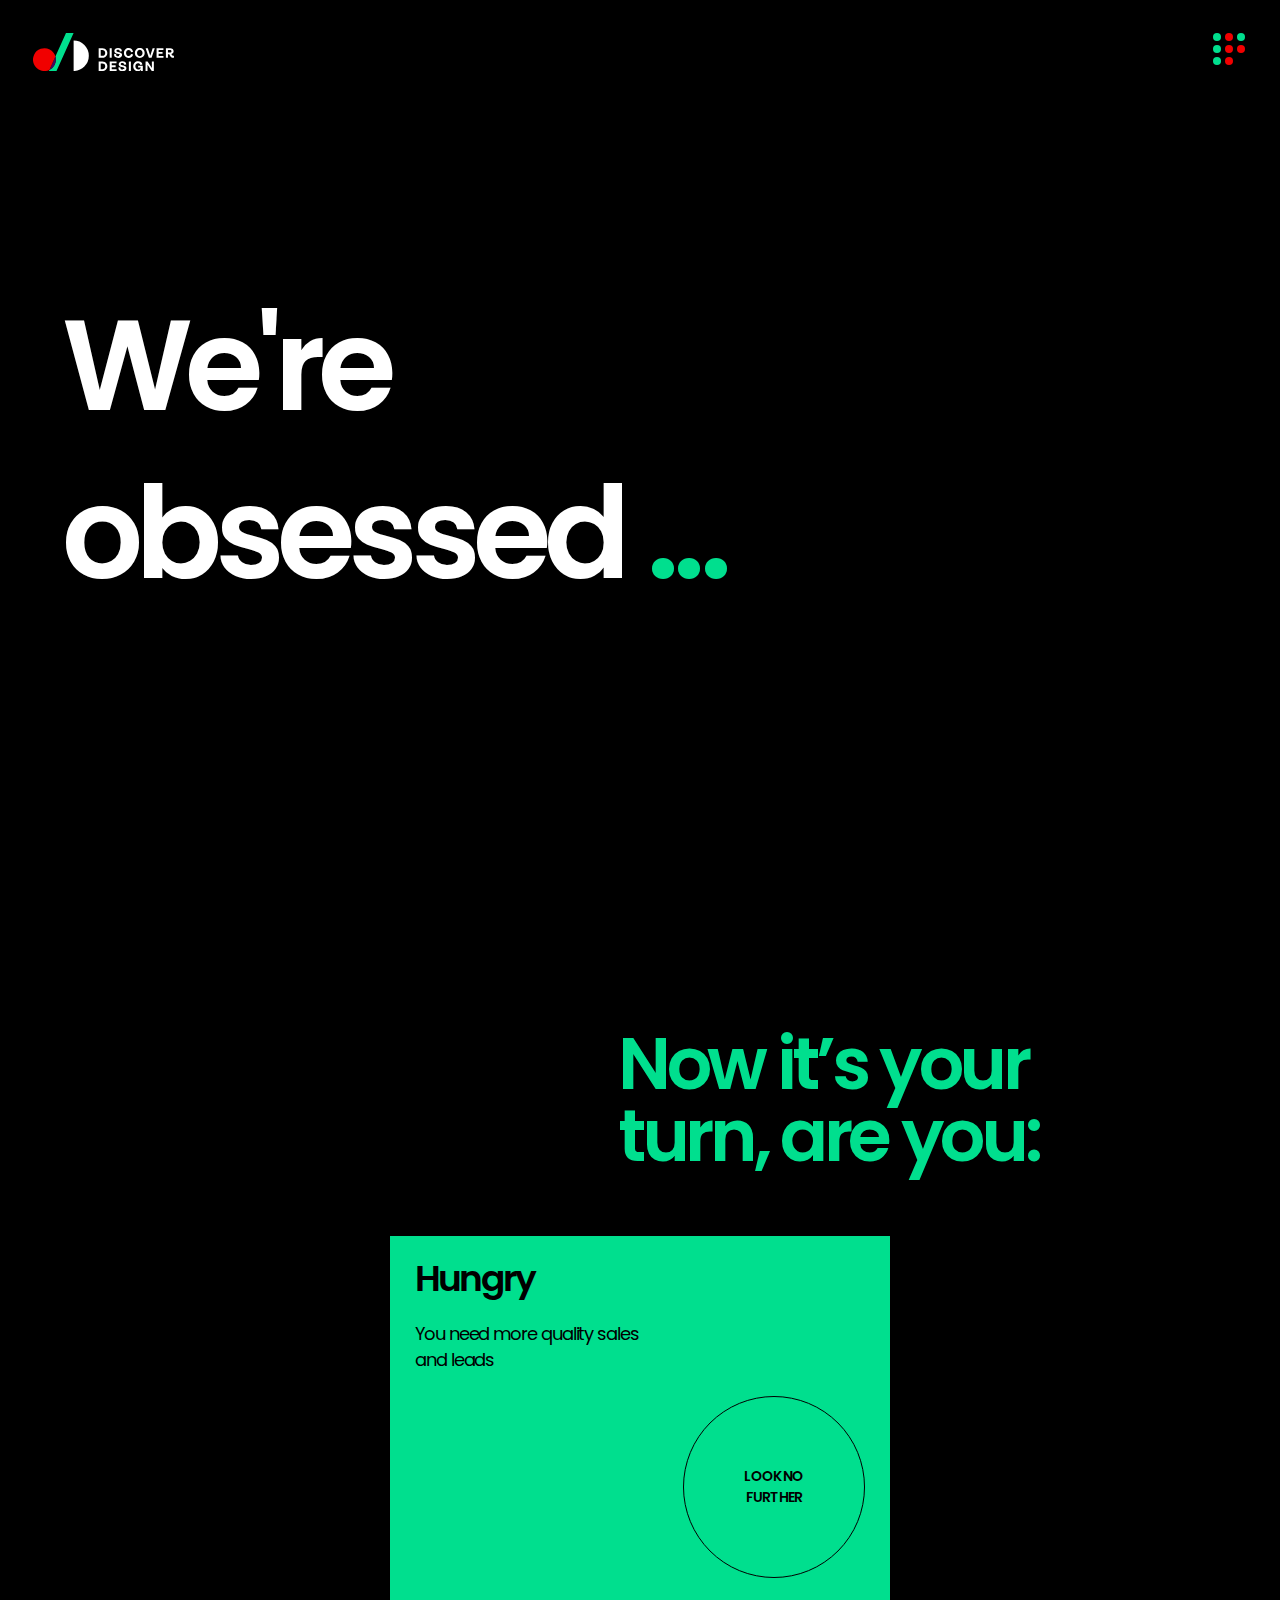
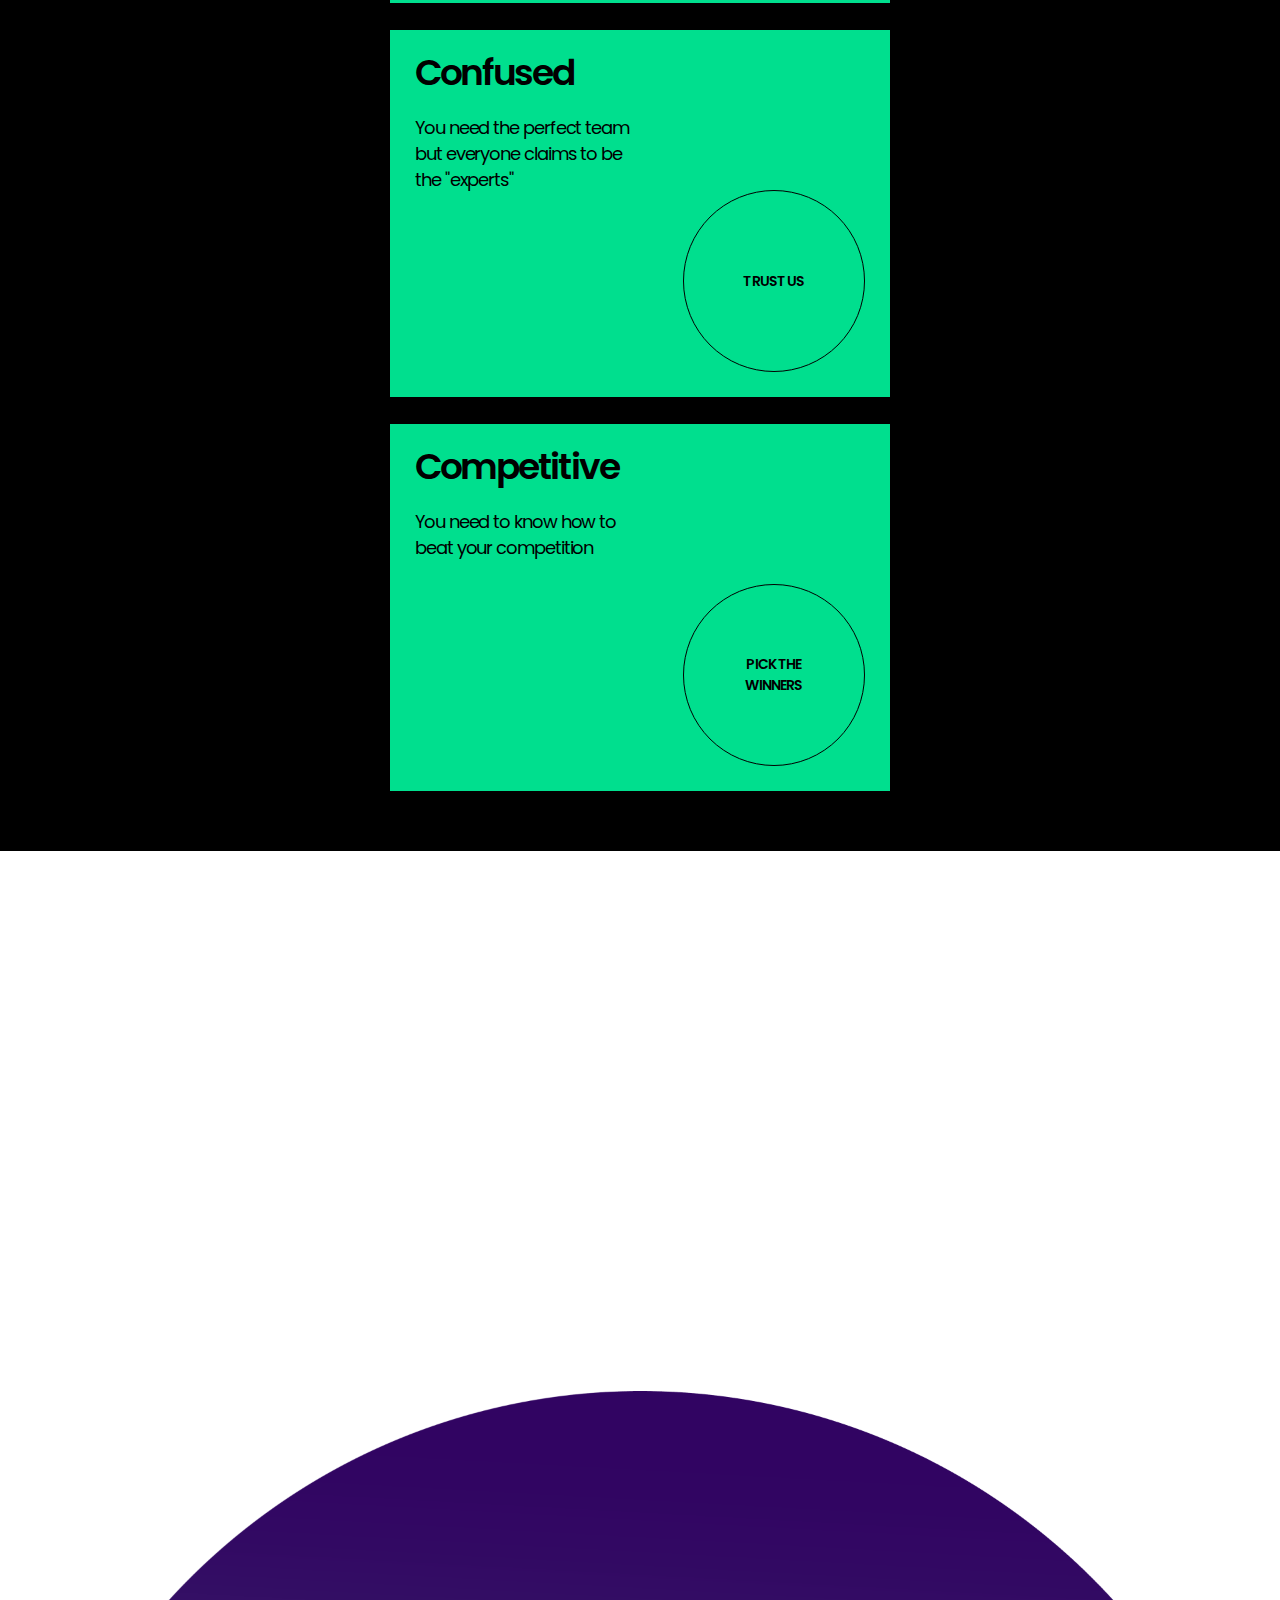
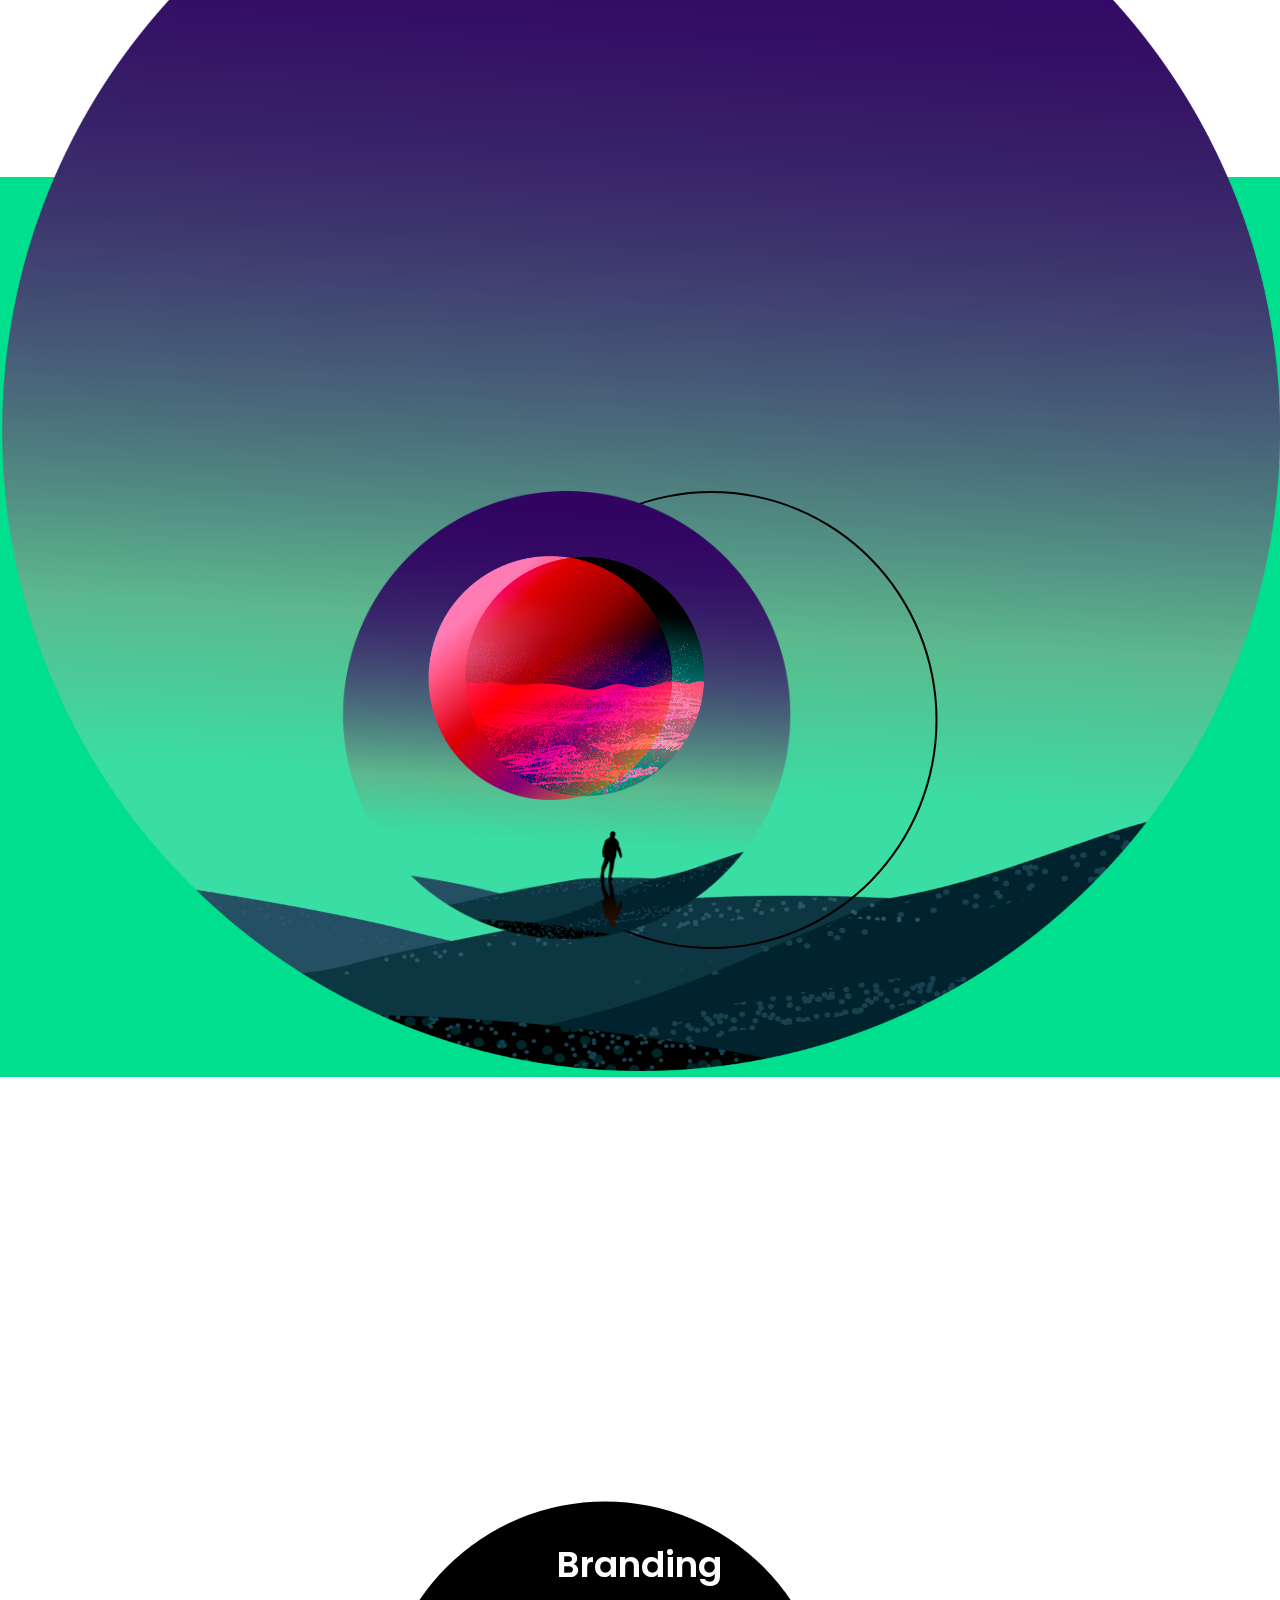
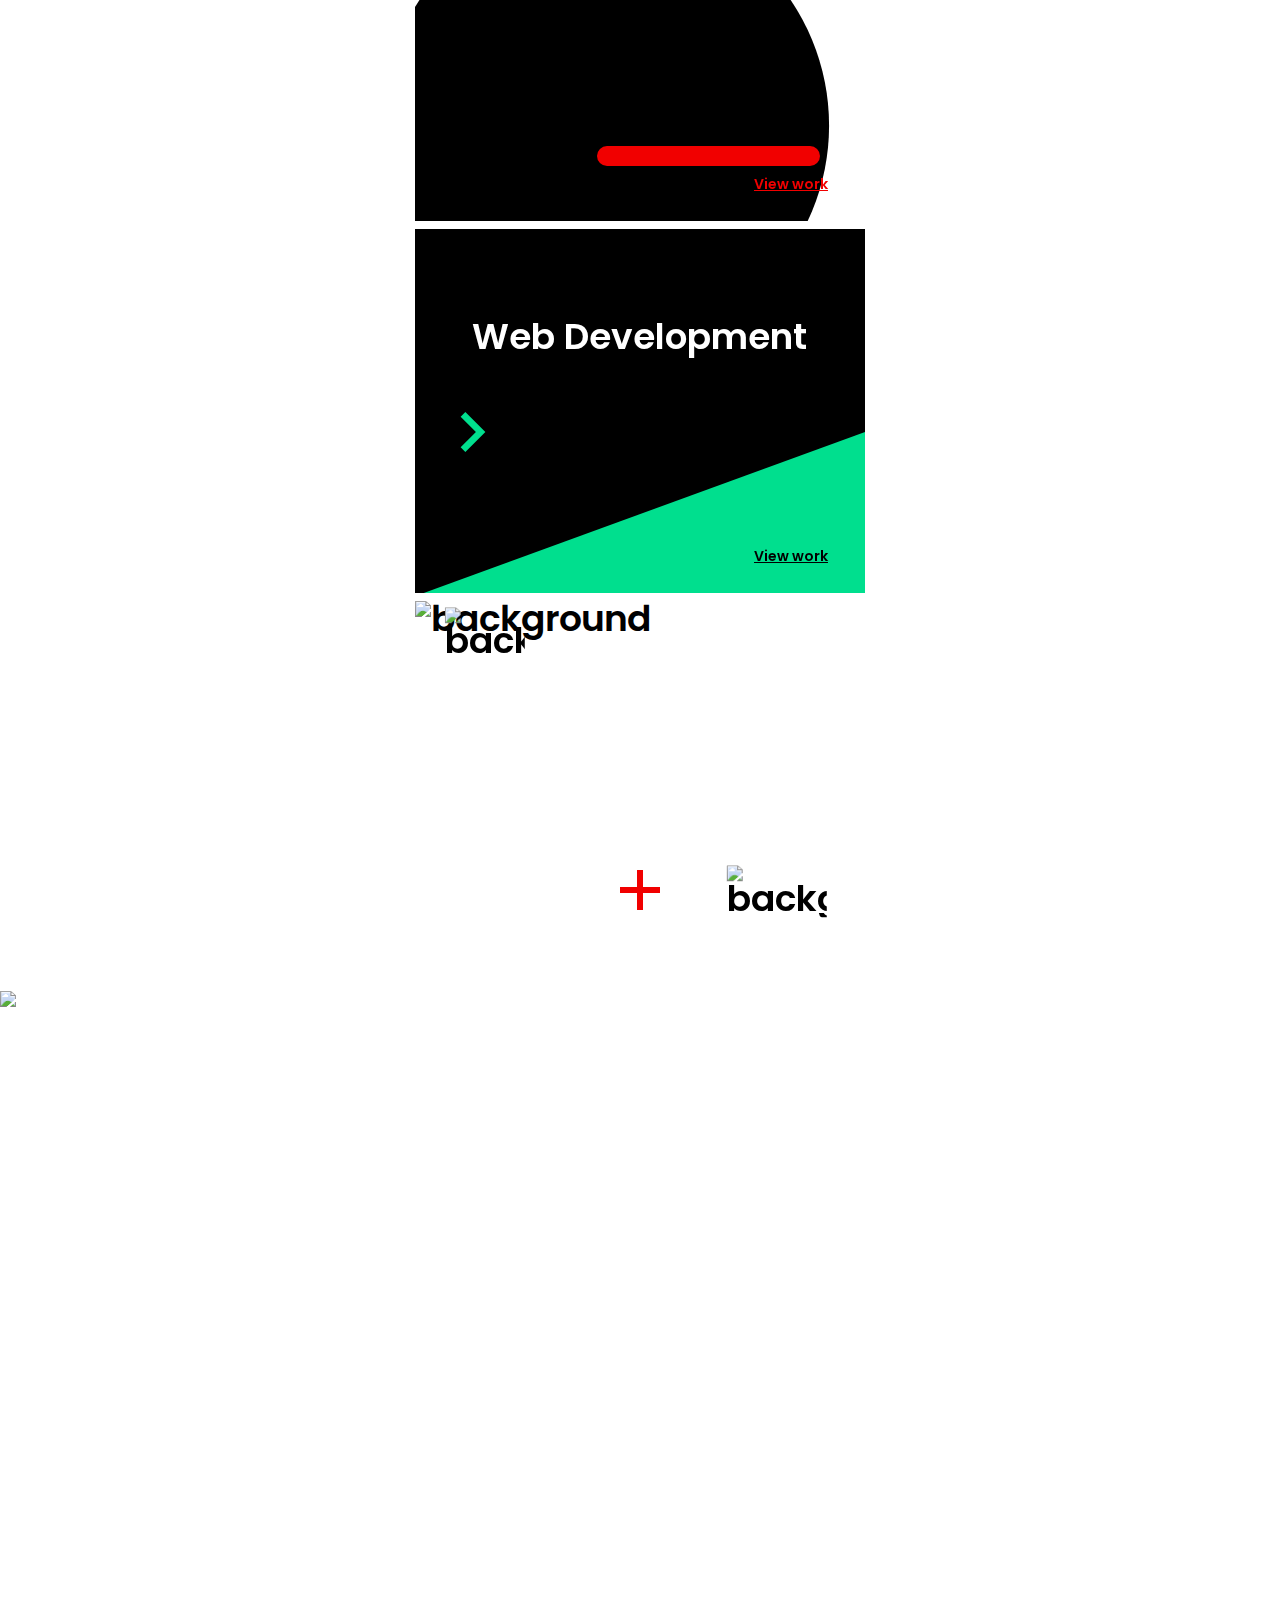
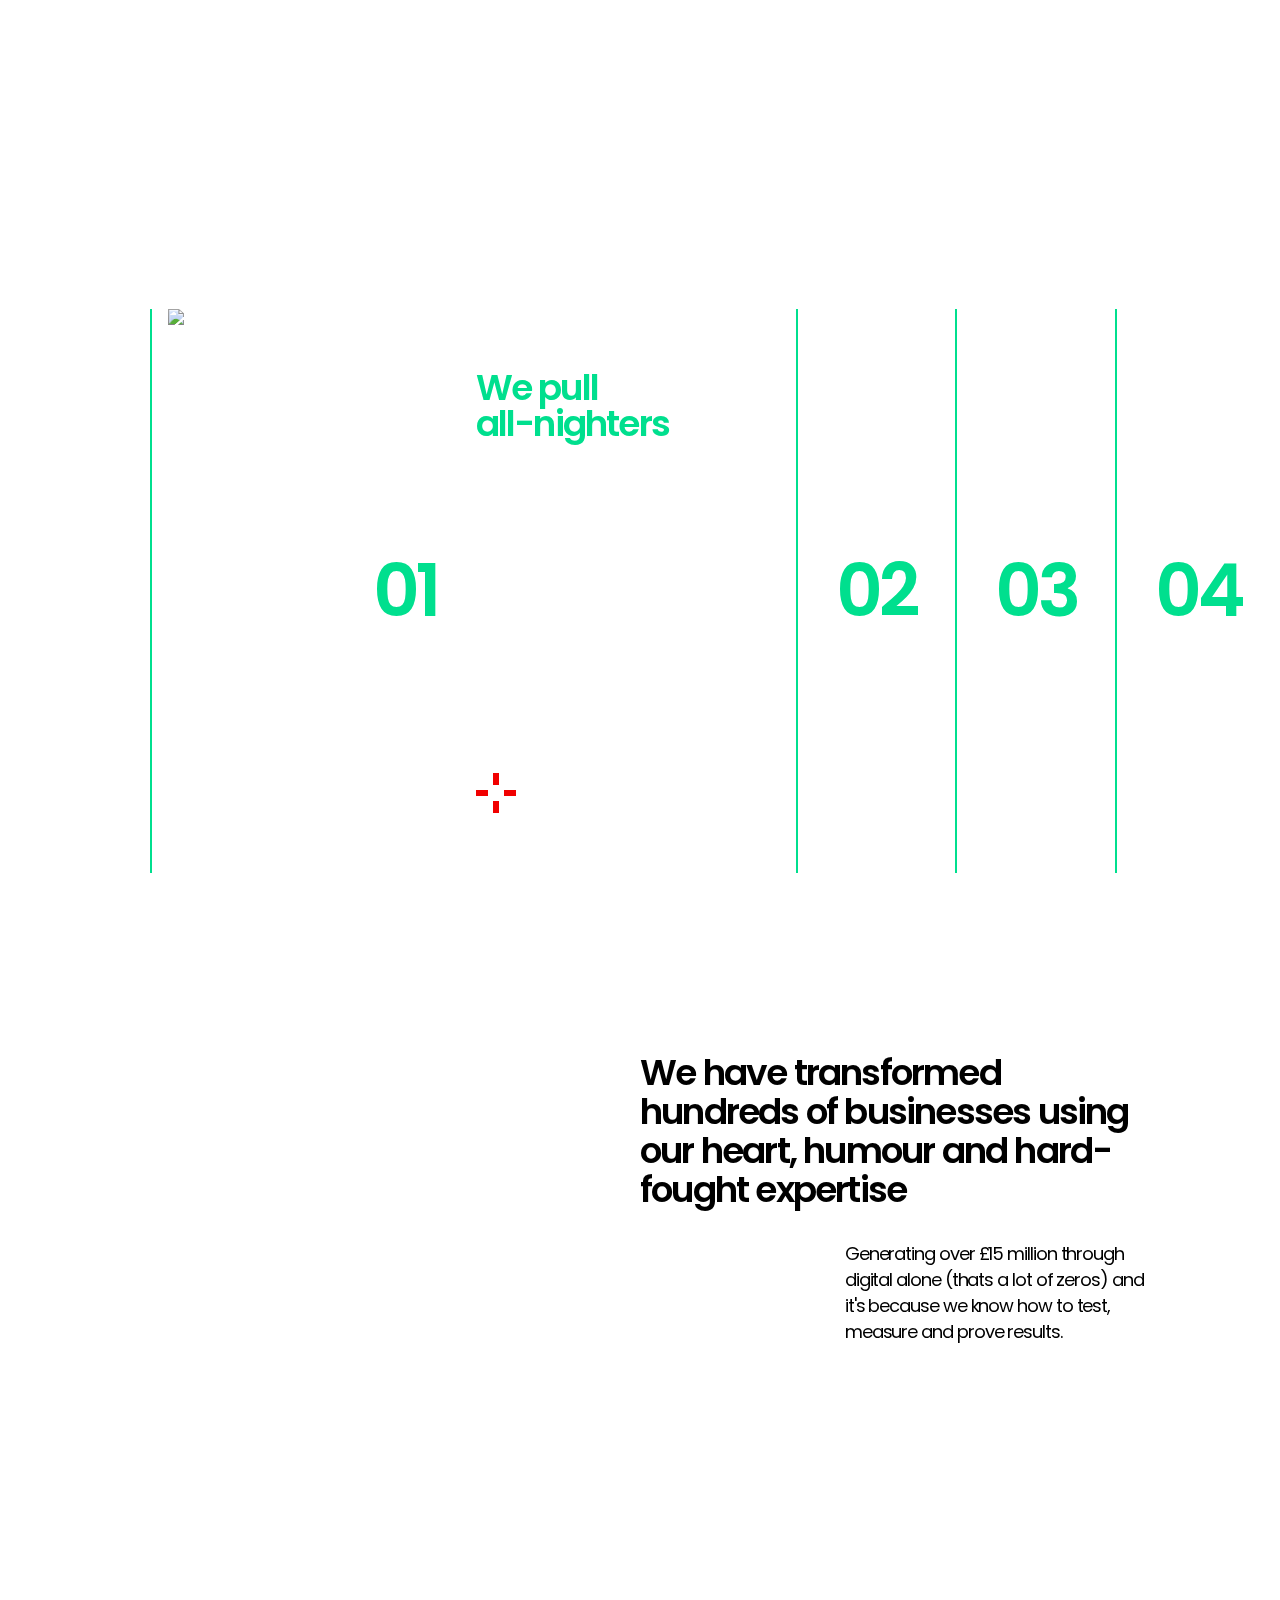
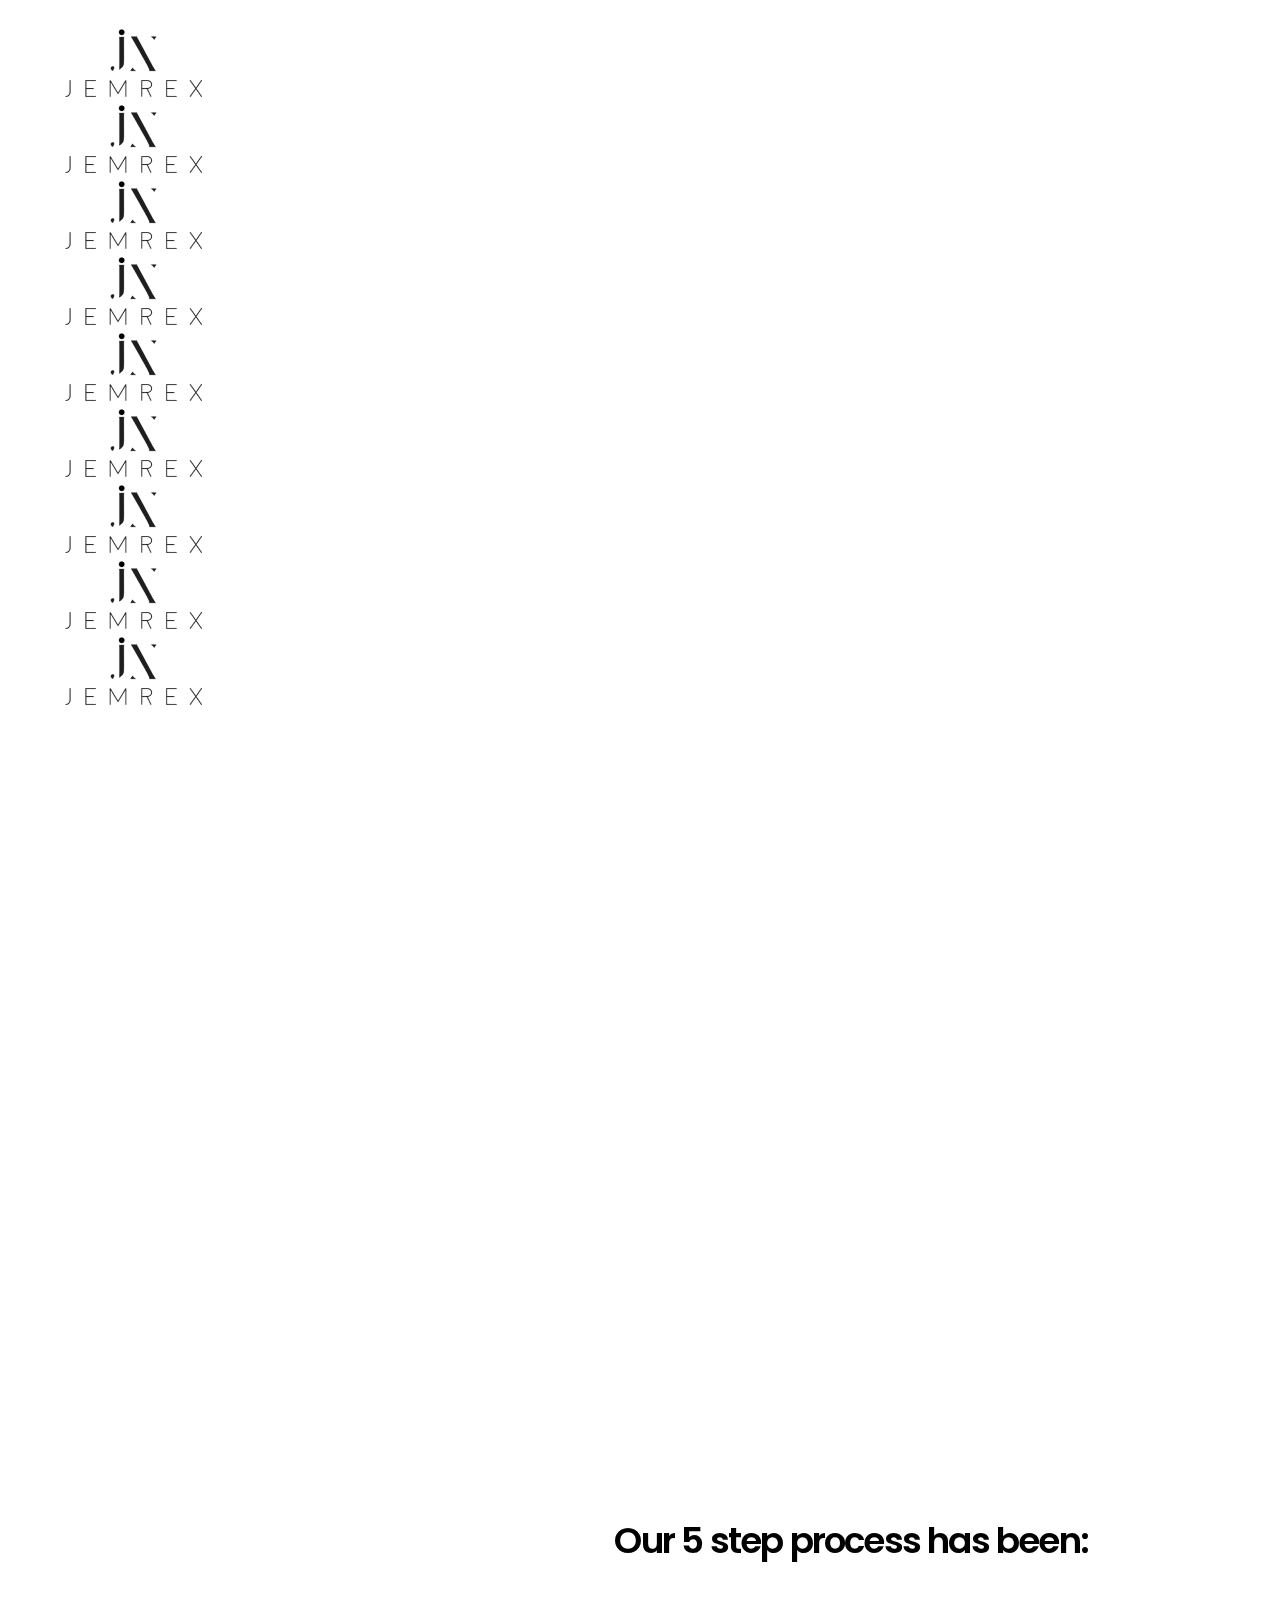
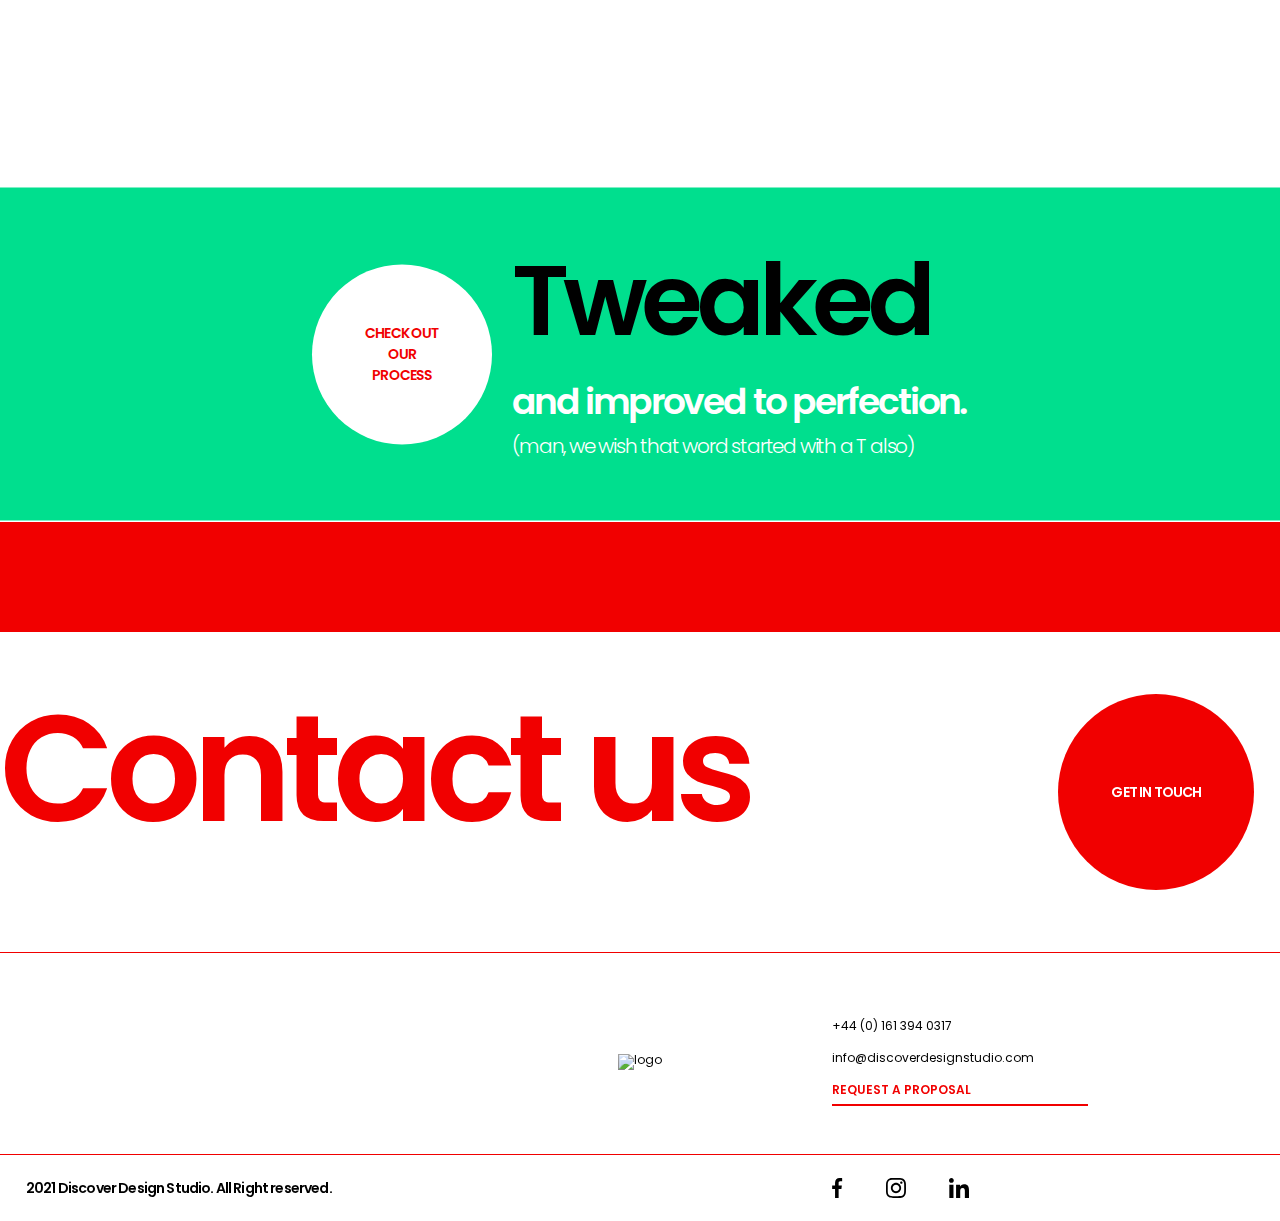
==== commit 2ff27d27: "a" ====
--- a/index.html
+++ b/index.html
@@ -164,11 +164,7 @@
         </div>
     </header>
     <main>
-        <div class="hero__trigger_wrap">
-            <div class="hero__trigger"></div>
-            <div class="hero__trigger"></div>
-            <div class="hero__trigger"></div>
-        </div>
+
         <section class="hero">
             <div class="hero_relative">
                 <div class="hero__title">
--- a/assets/css/style.css
+++ b/assets/css/style.css
@@ -641,6 +641,13 @@
   opacity: .5;
 }
 
+.footer__socials div svg {
+  width: 100%;
+  height: 100%;
+  -o-object-fit: contain;
+     object-fit: contain;
+}
+
 .footer__copyright {
   font-weight: 600;
   font-size: 14px;
@@ -718,7 +725,6 @@
     margin: auto;
     text-align: center;
     line-height: 20px;
-    font-weight: 700;
   }
   .footer__socials {
     position: relative;
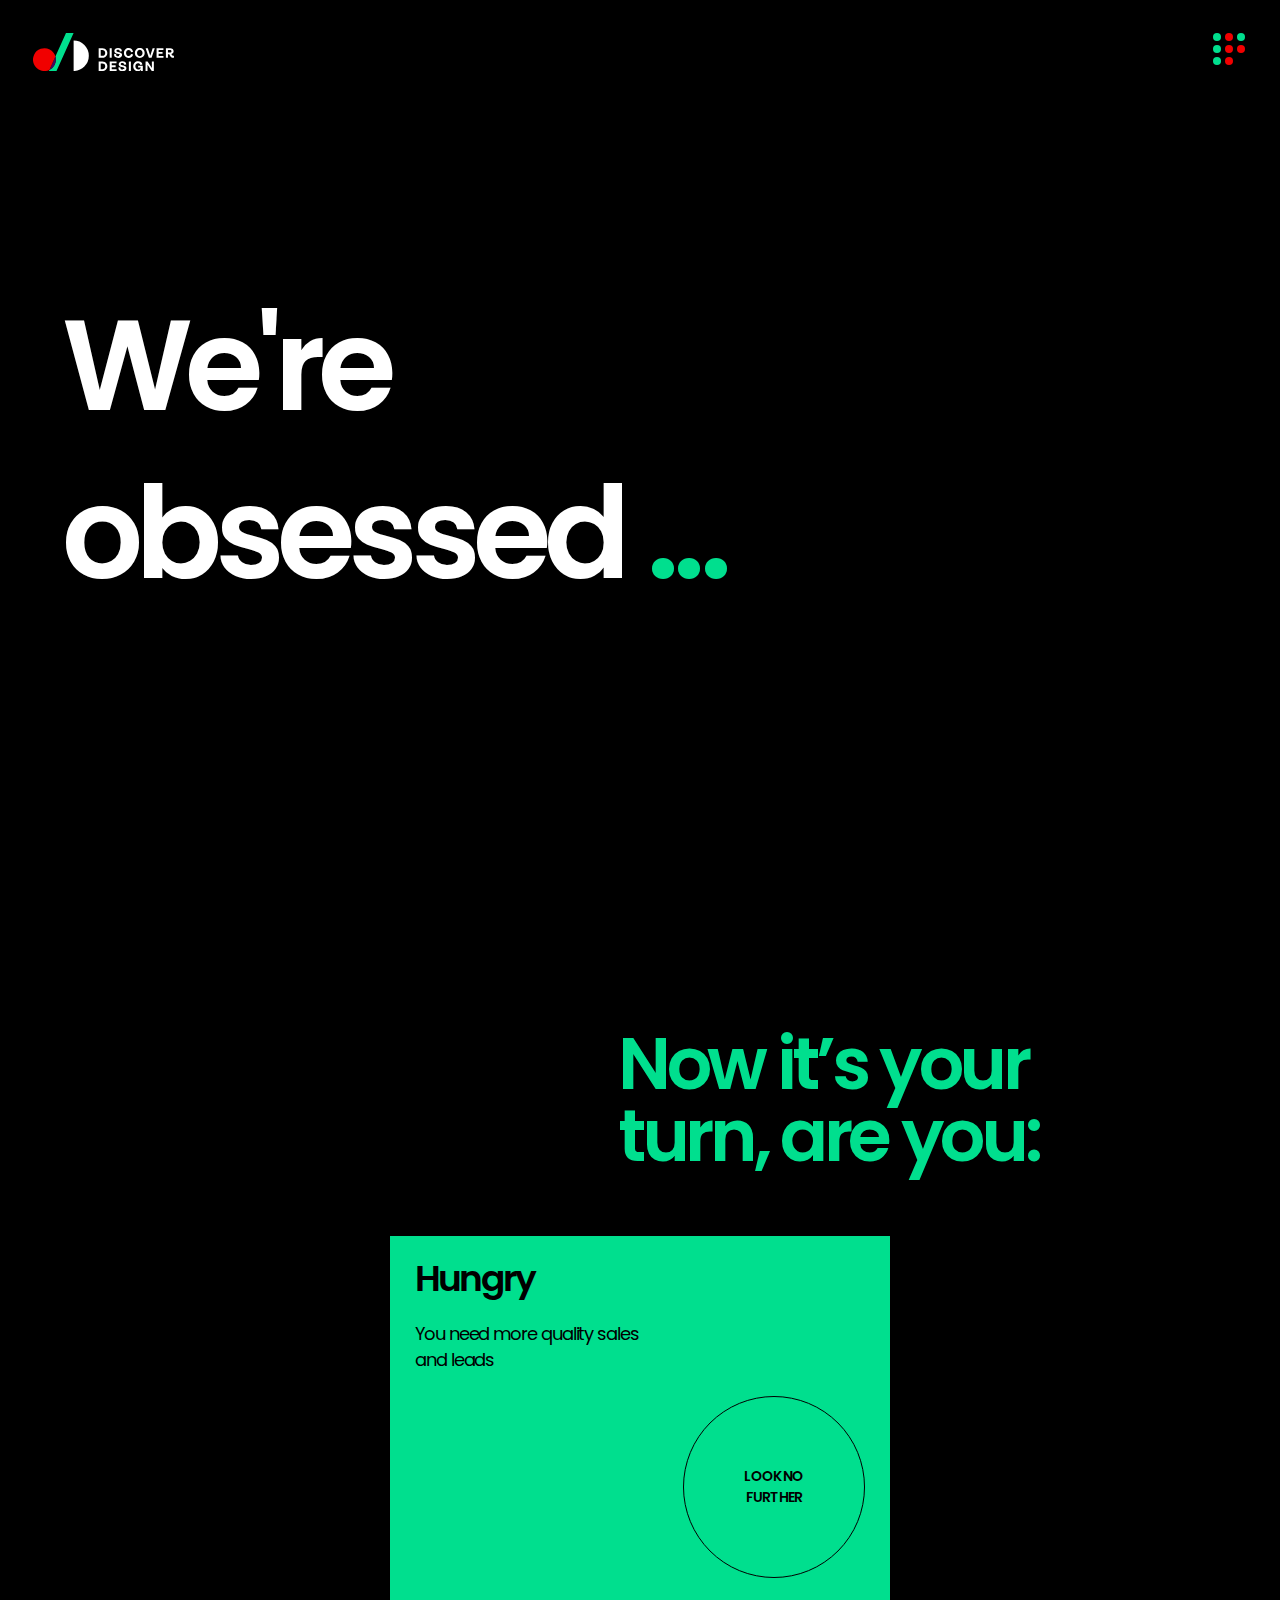
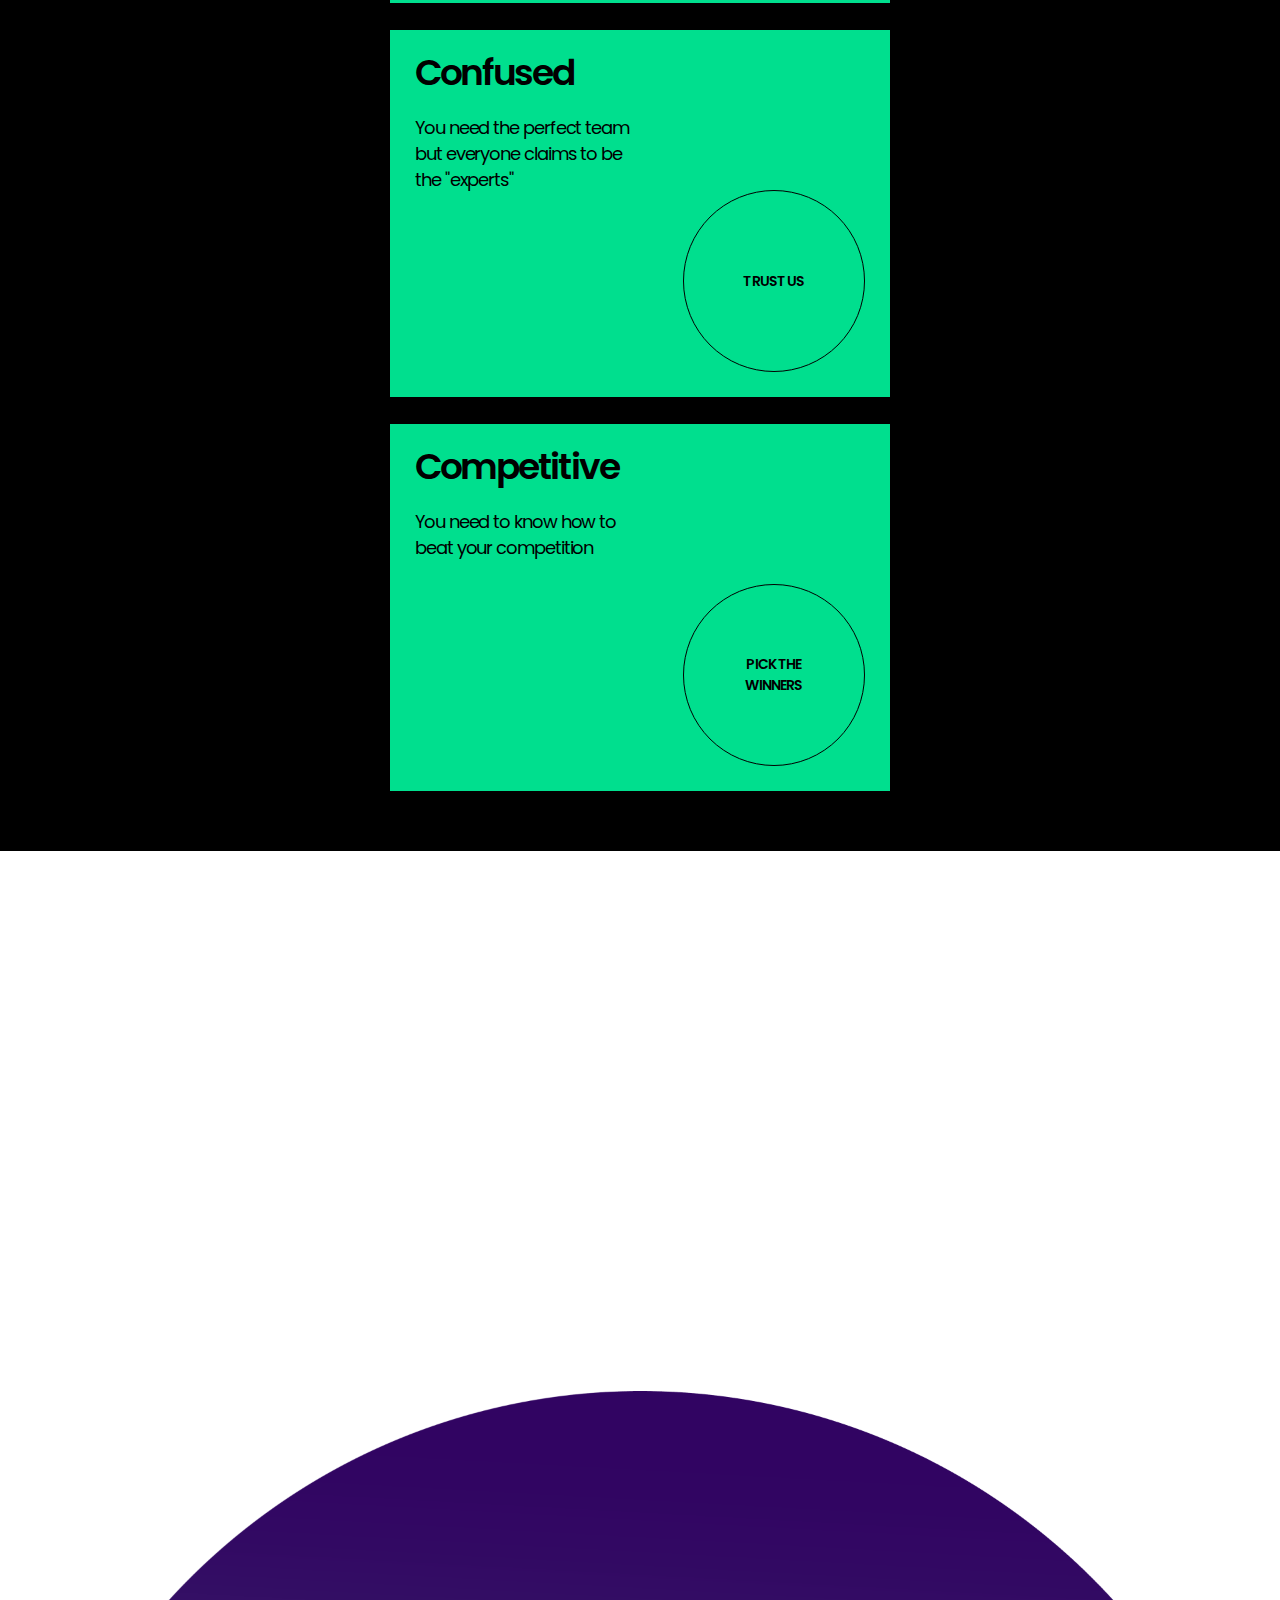
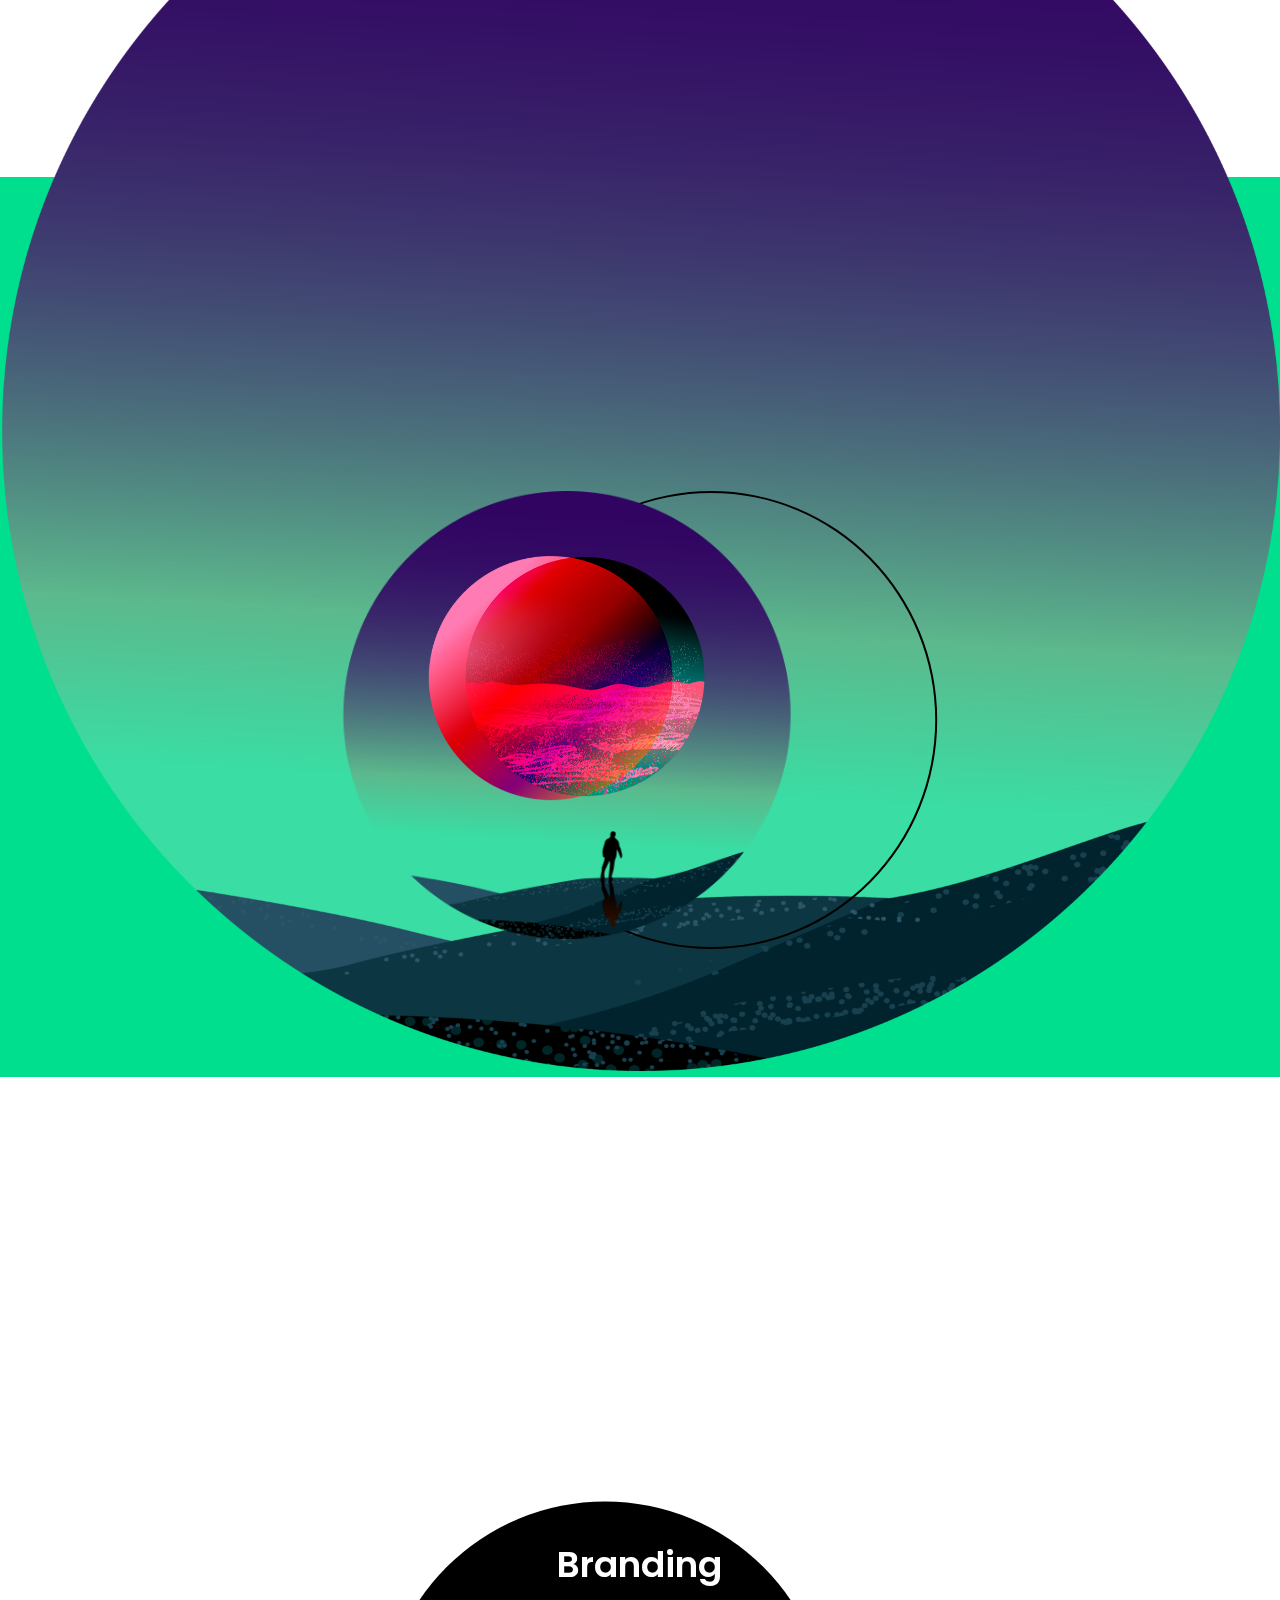
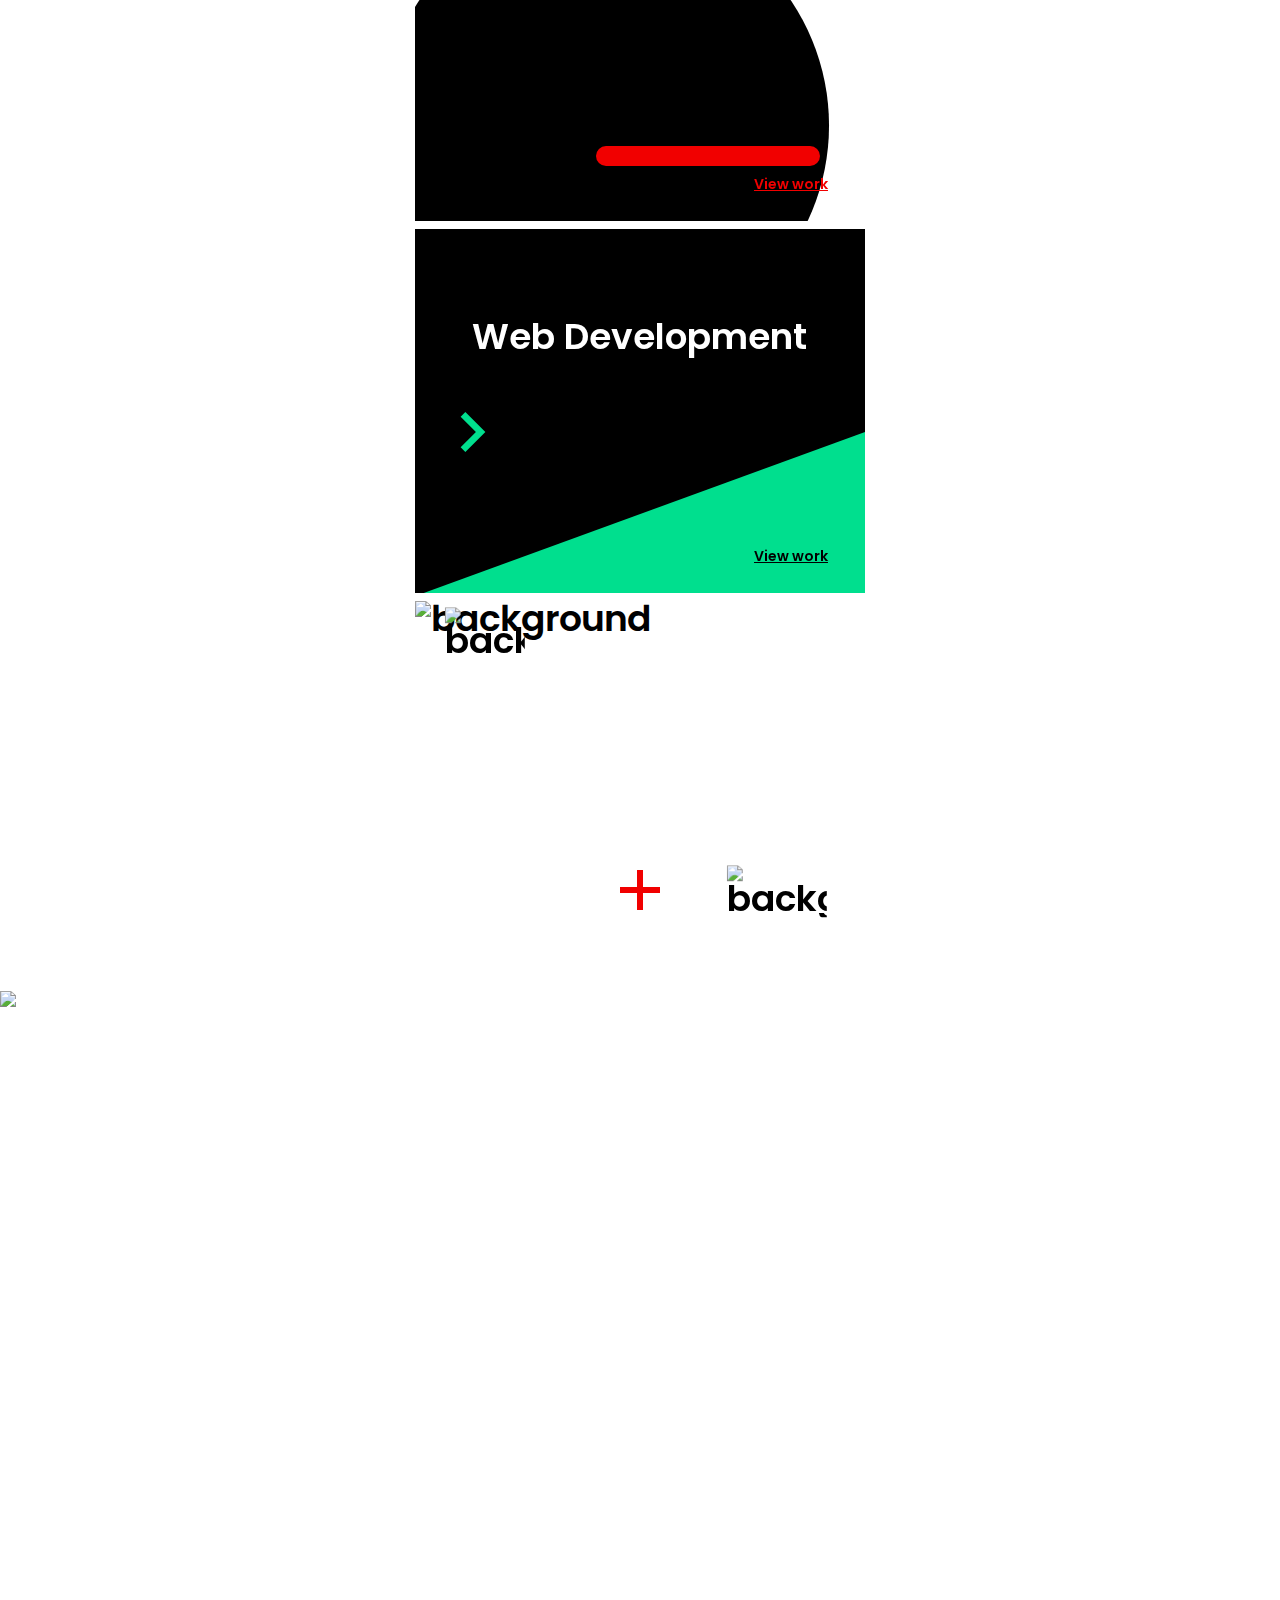
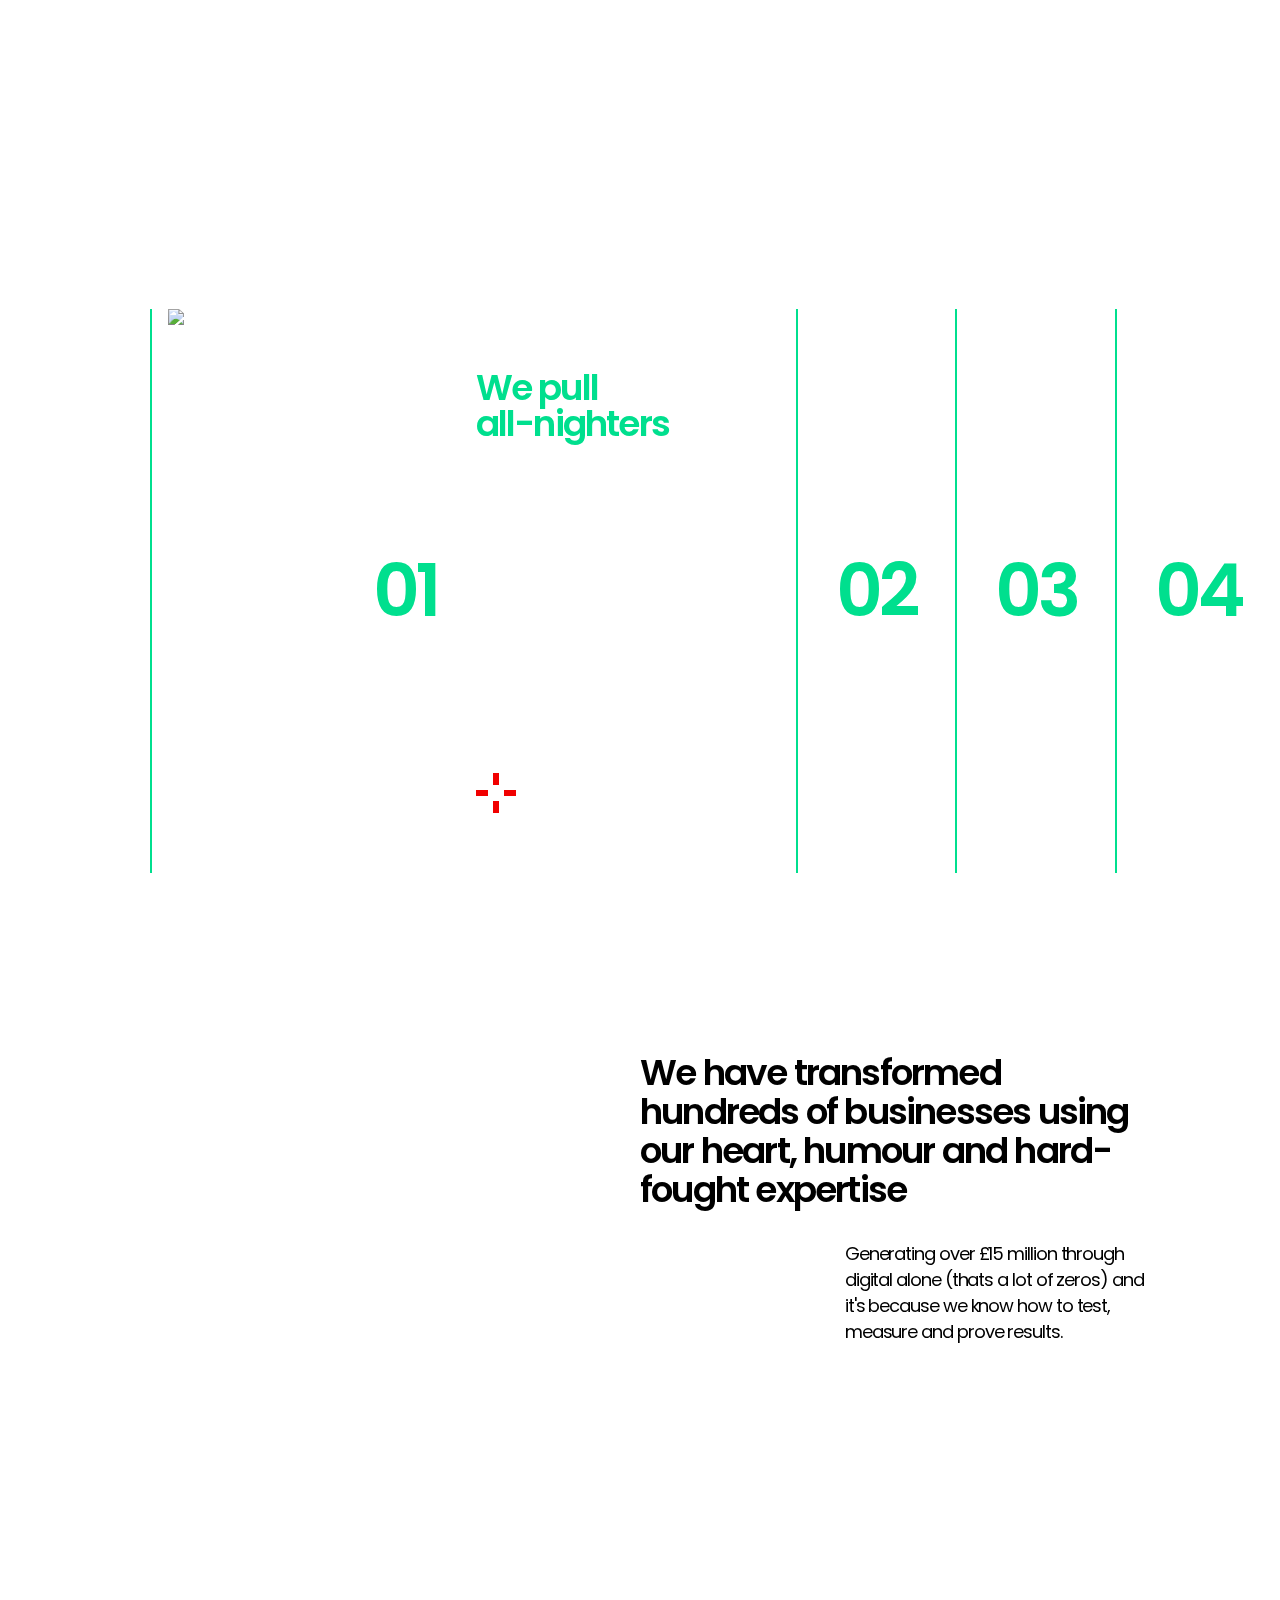
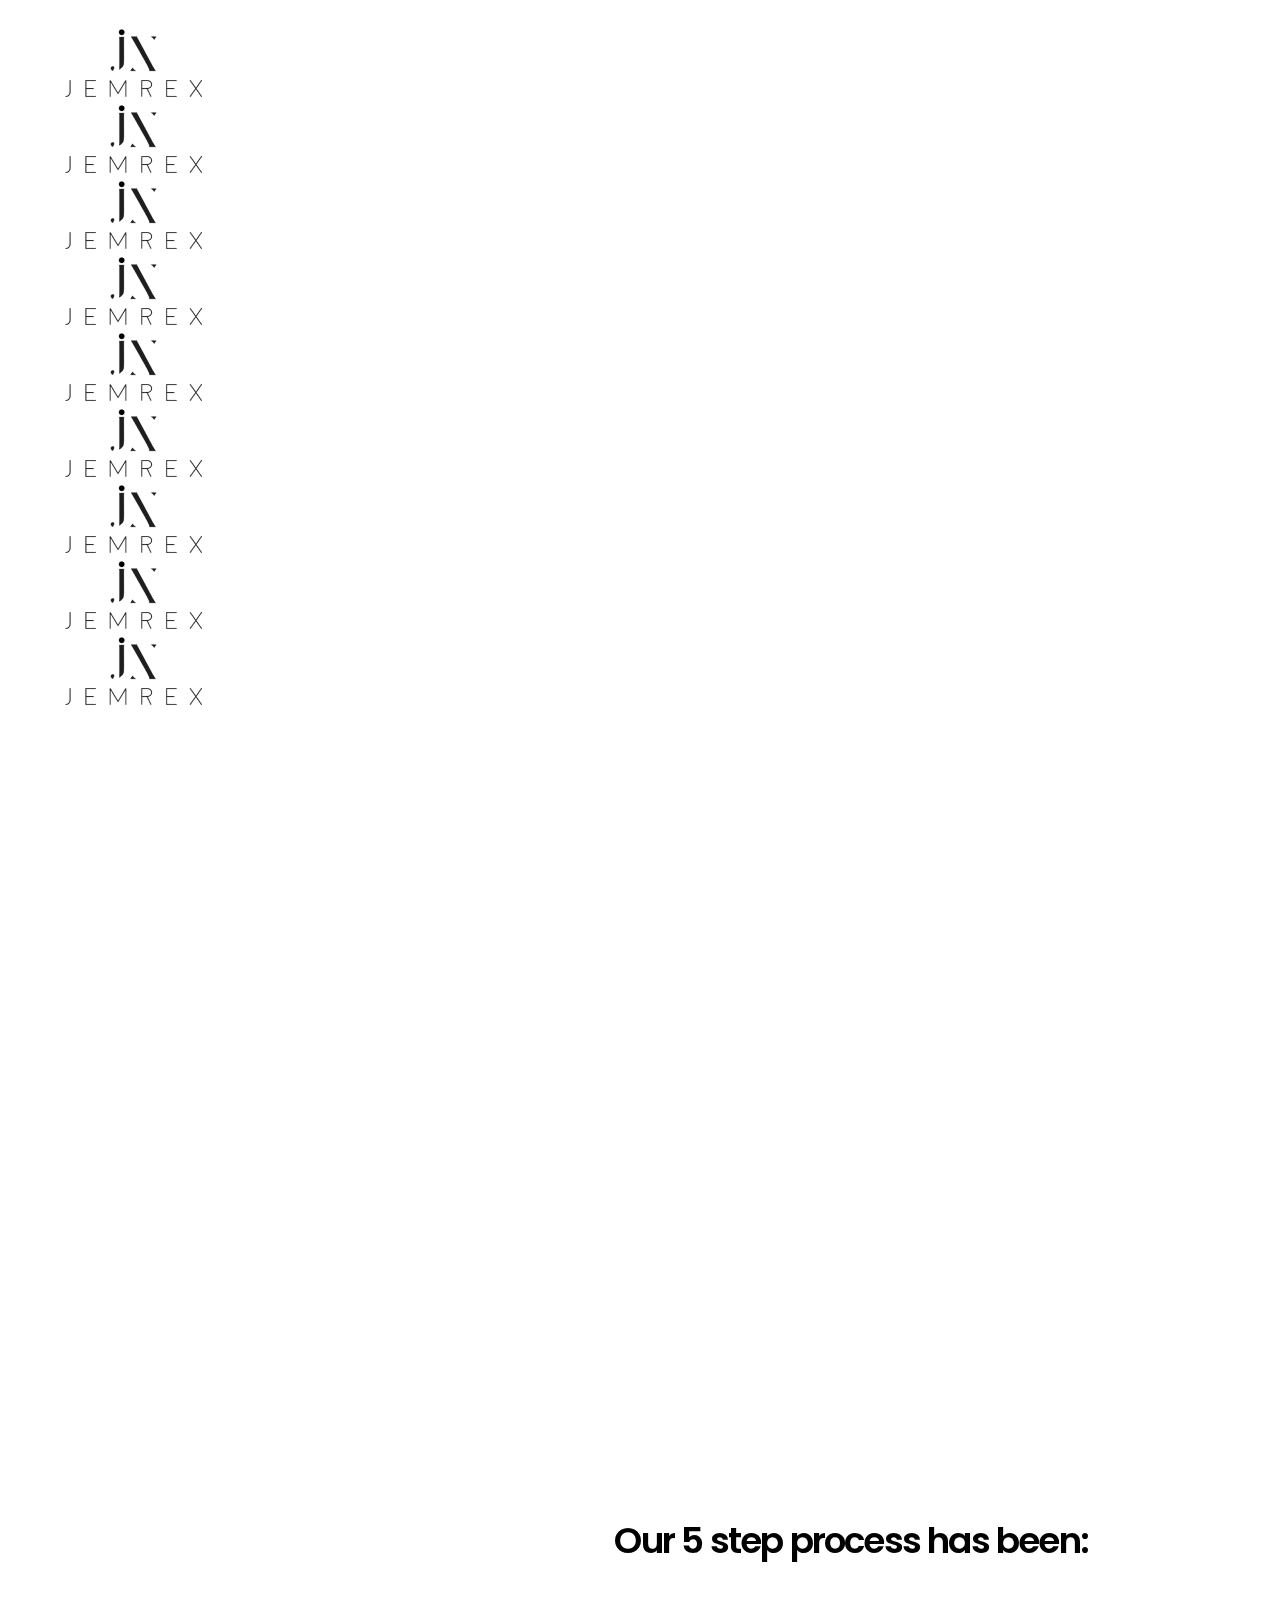
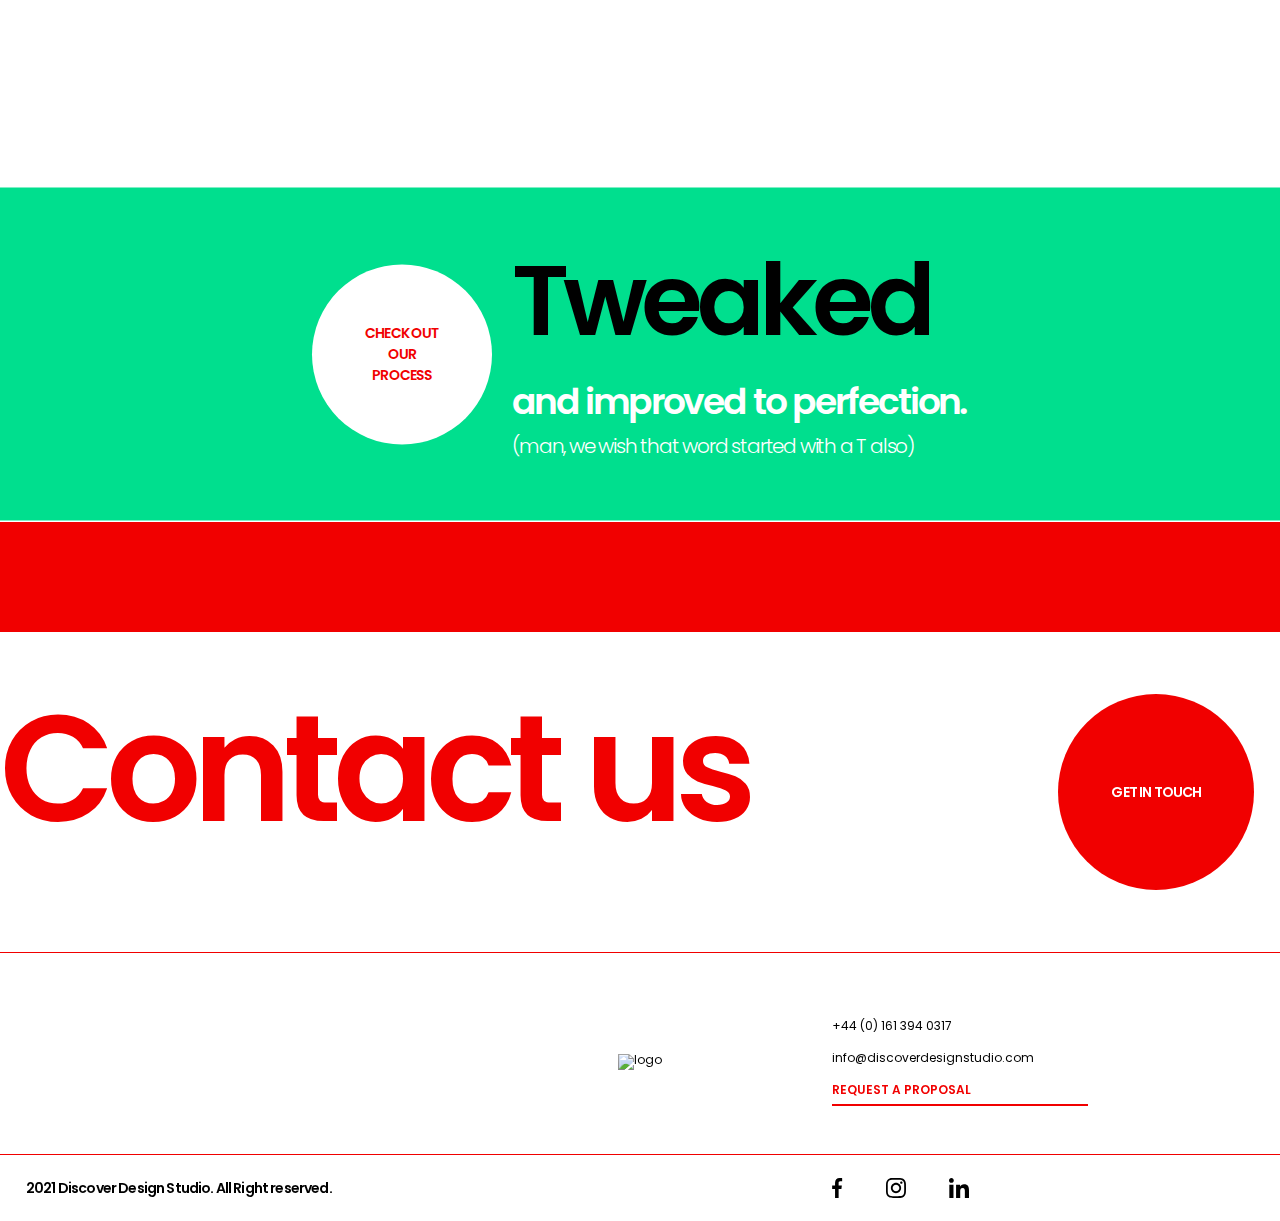
==== commit 6b081ebb: "a" ====
--- a/index.html
+++ b/index.html
@@ -164,7 +164,6 @@
         </div>
     </header>
     <main>
-
         <section class="hero">
             <div class="hero_relative">
                 <div class="hero__title">
--- a/assets/css/home/style.css
+++ b/assets/css/home/style.css
@@ -51,14 +51,6 @@
   right: 0;
   -webkit-transform: translateY(-50%);
           transform: translateY(-50%);
-}
-
-.hero__trigger_wrap {
-  position: absolute;
-  top: 0;
-  left: 0;
-  width: 100%;
-  z-index: 3;
 }
 
 .hero {
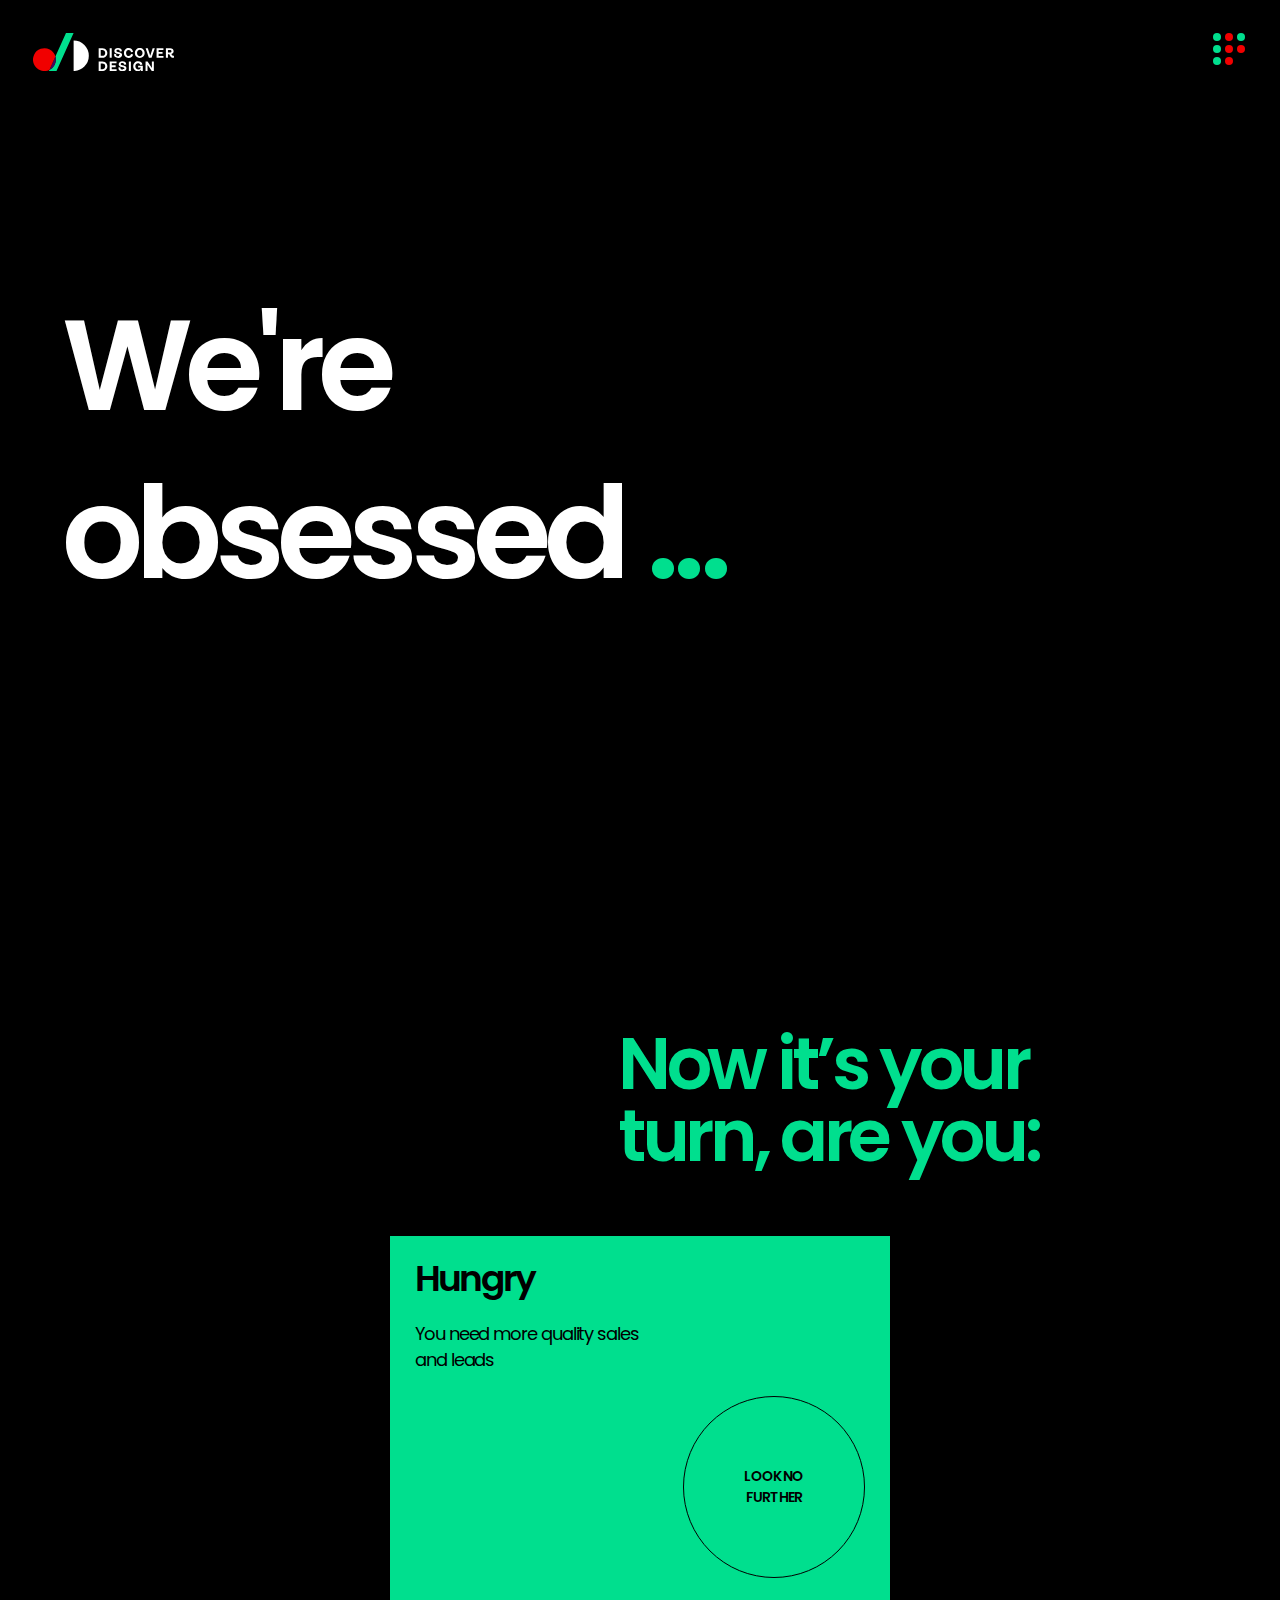
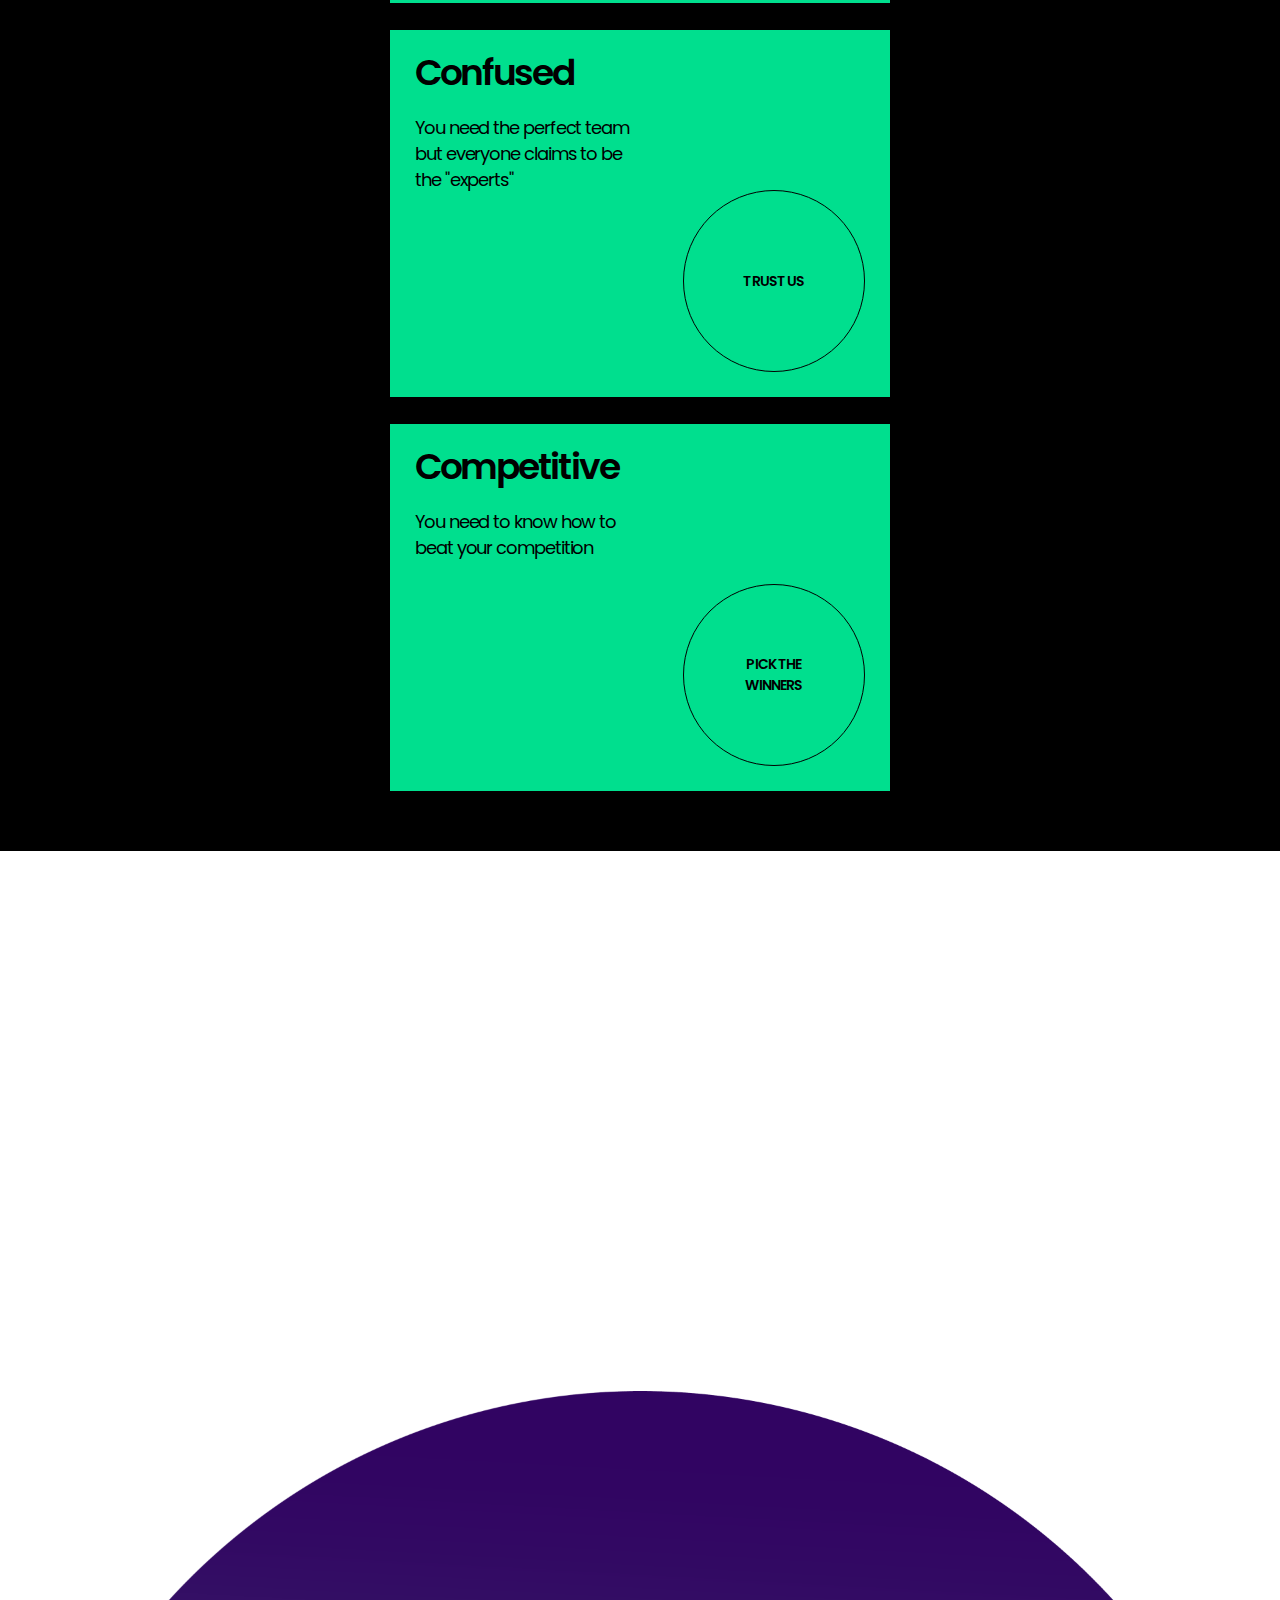
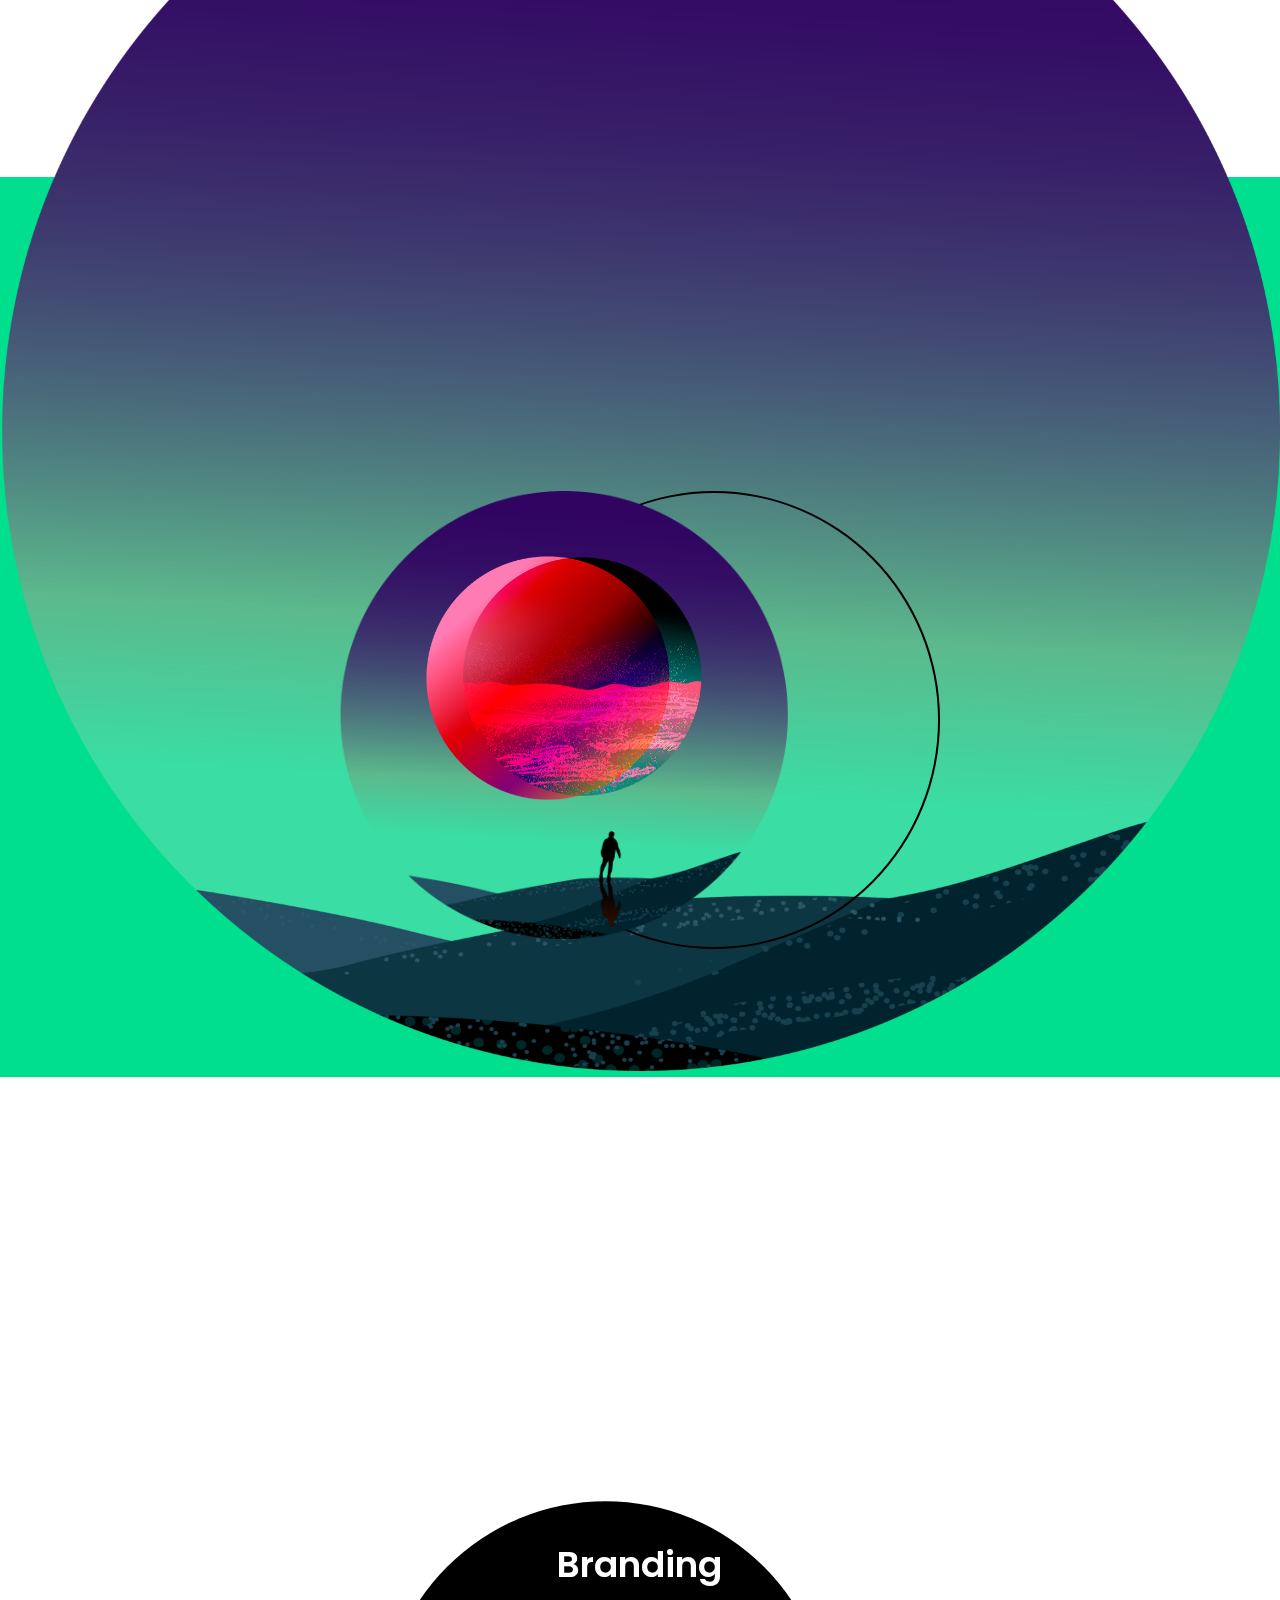
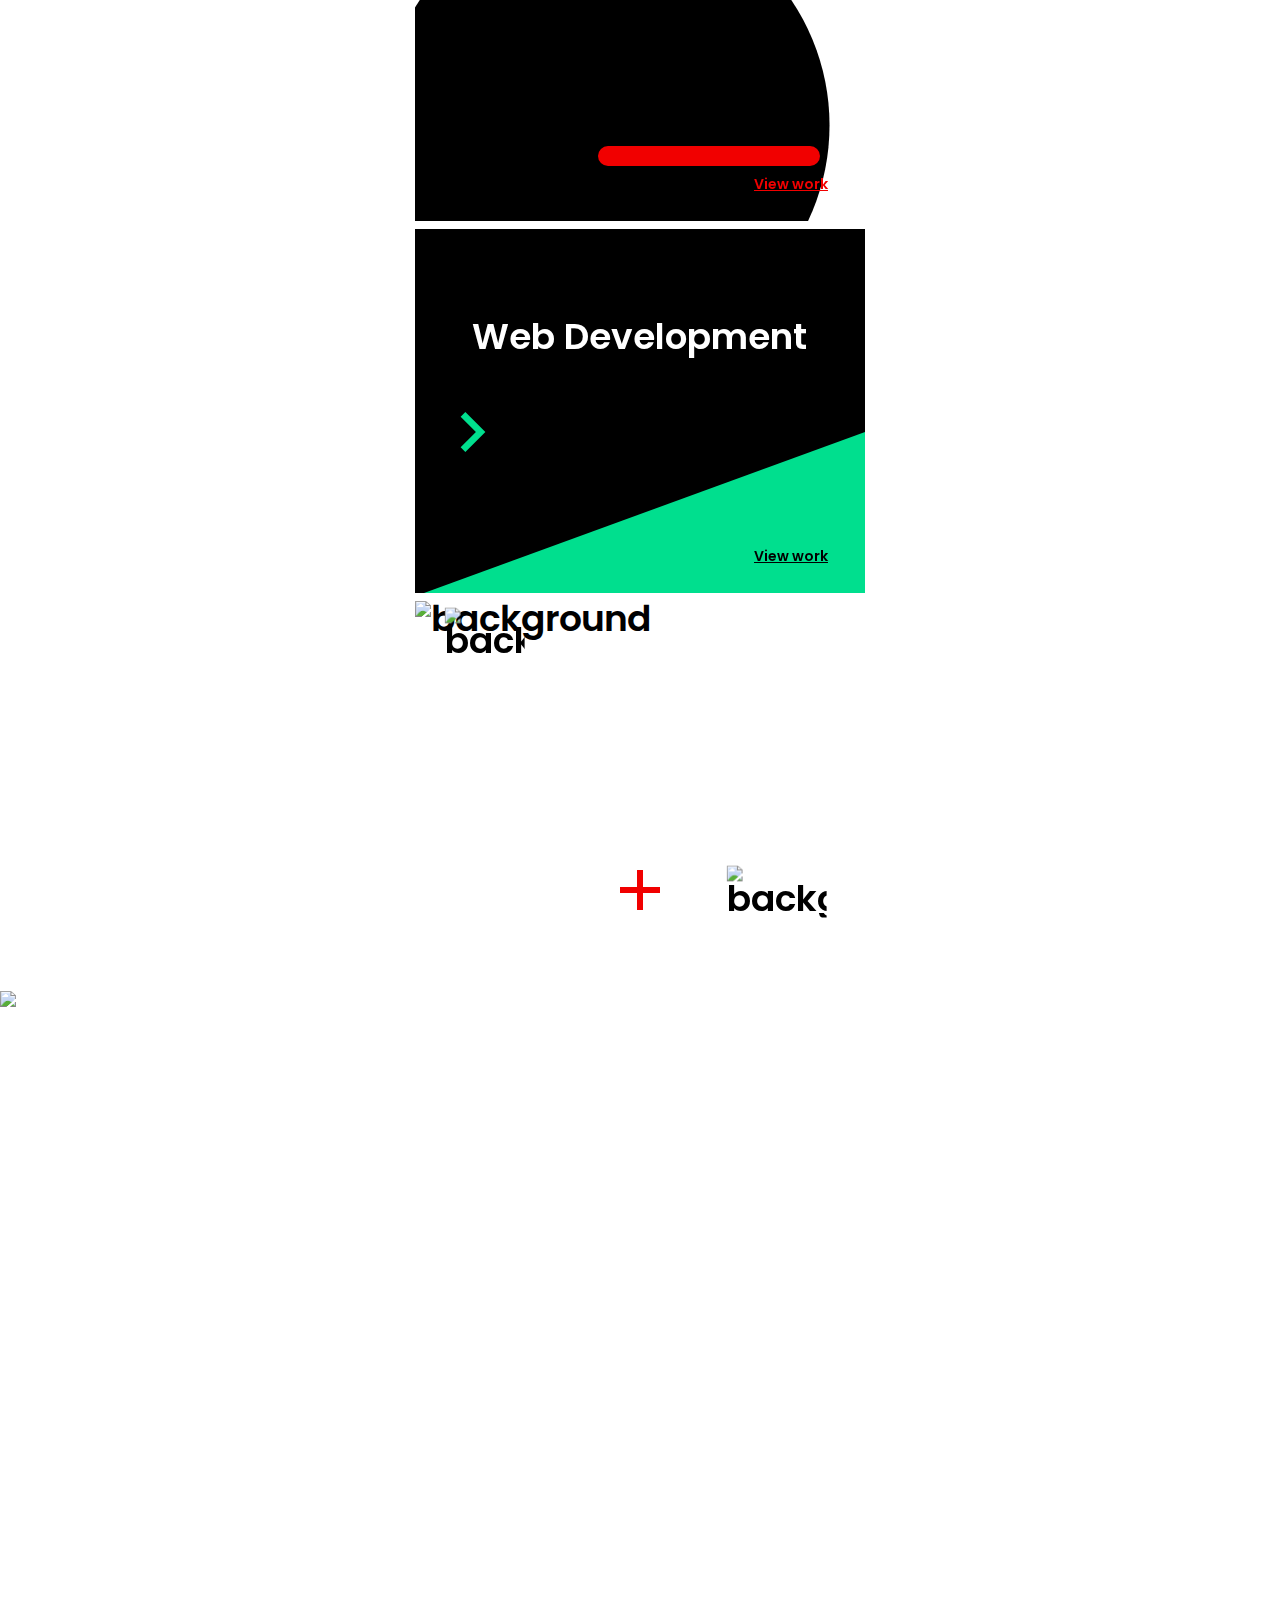
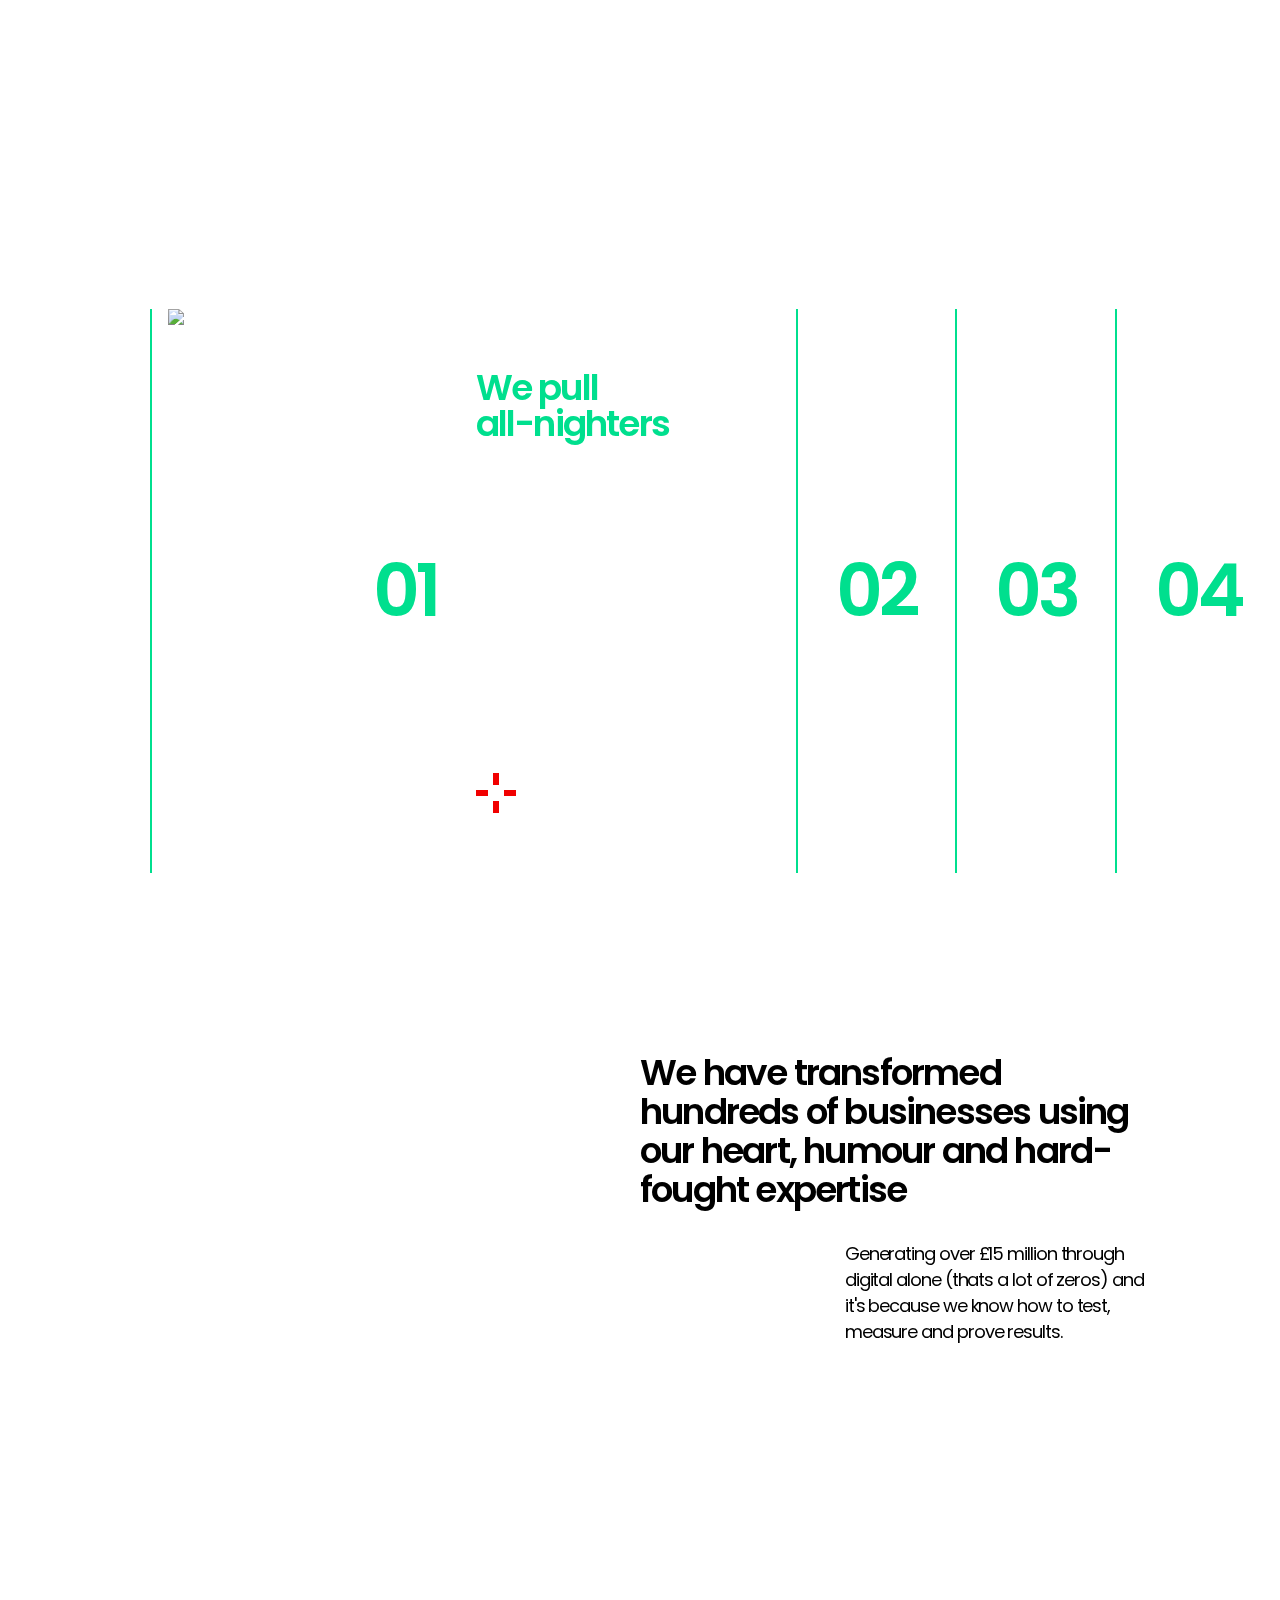
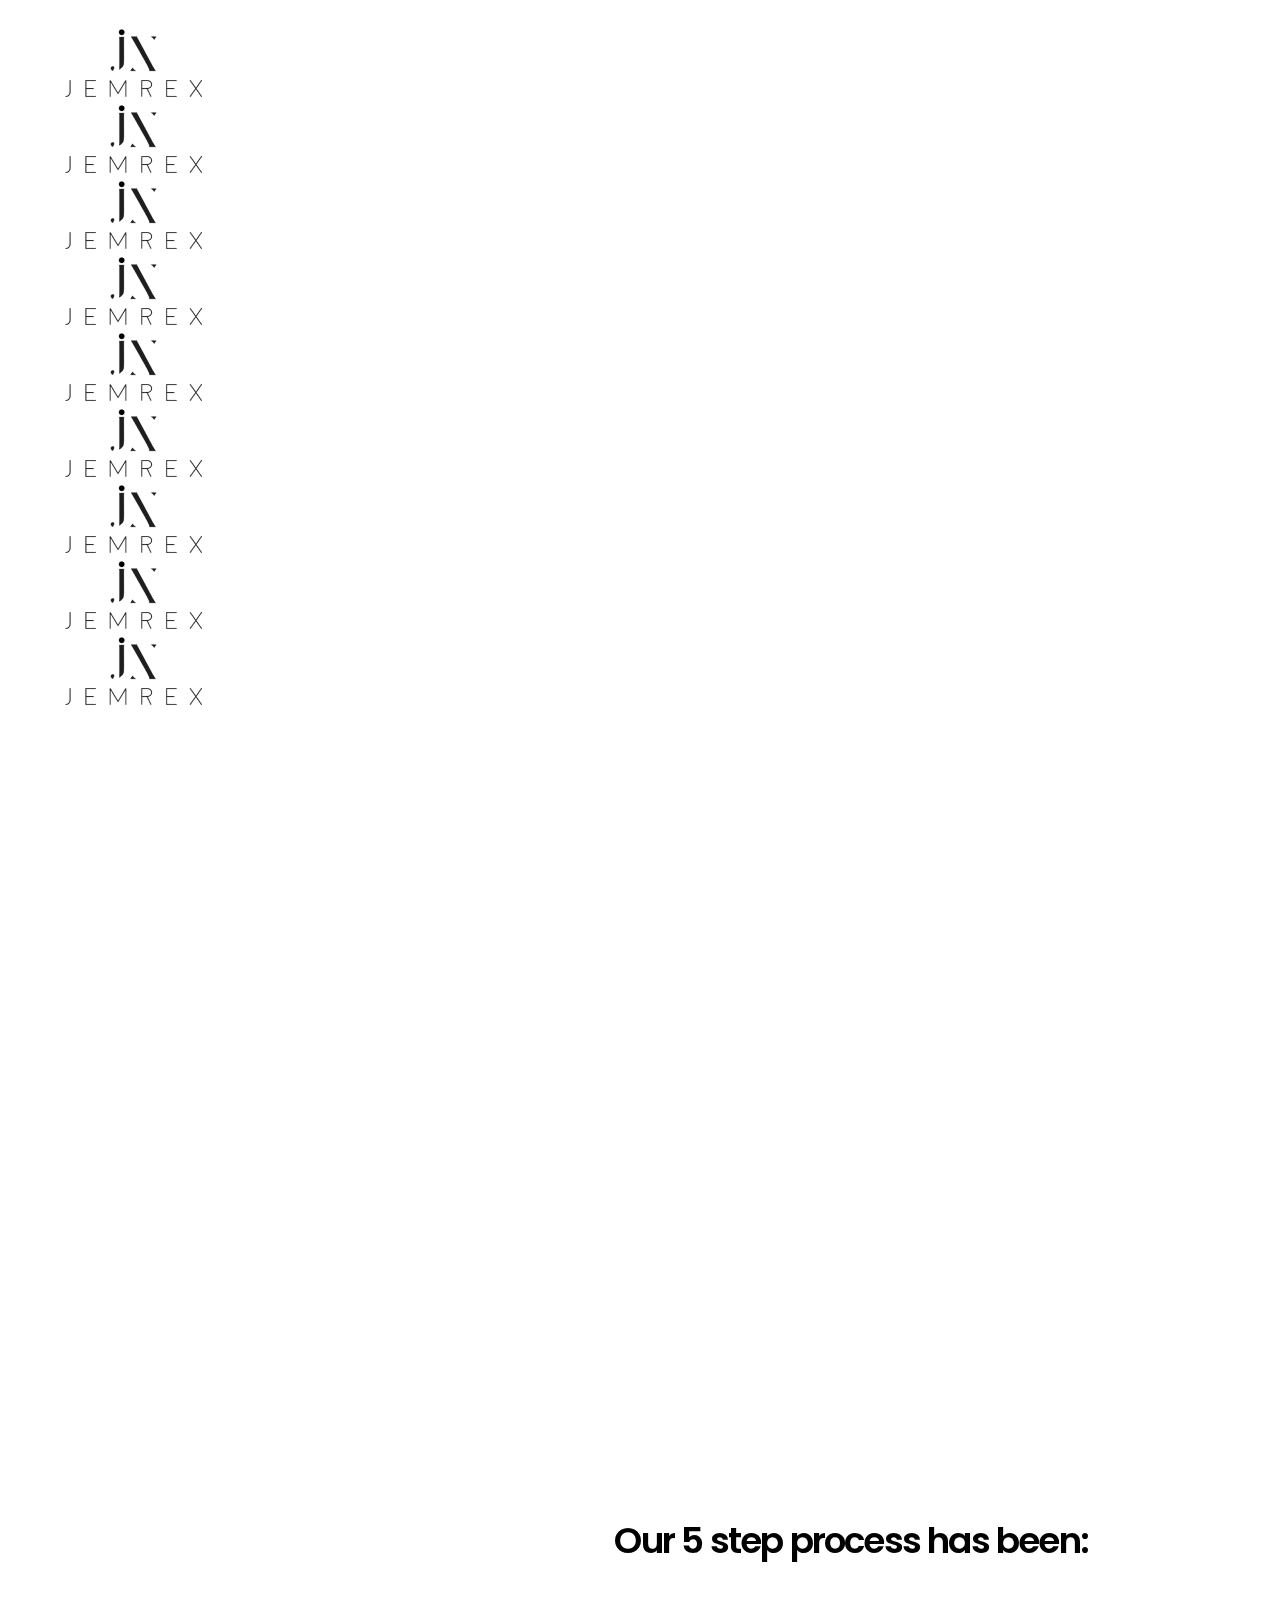
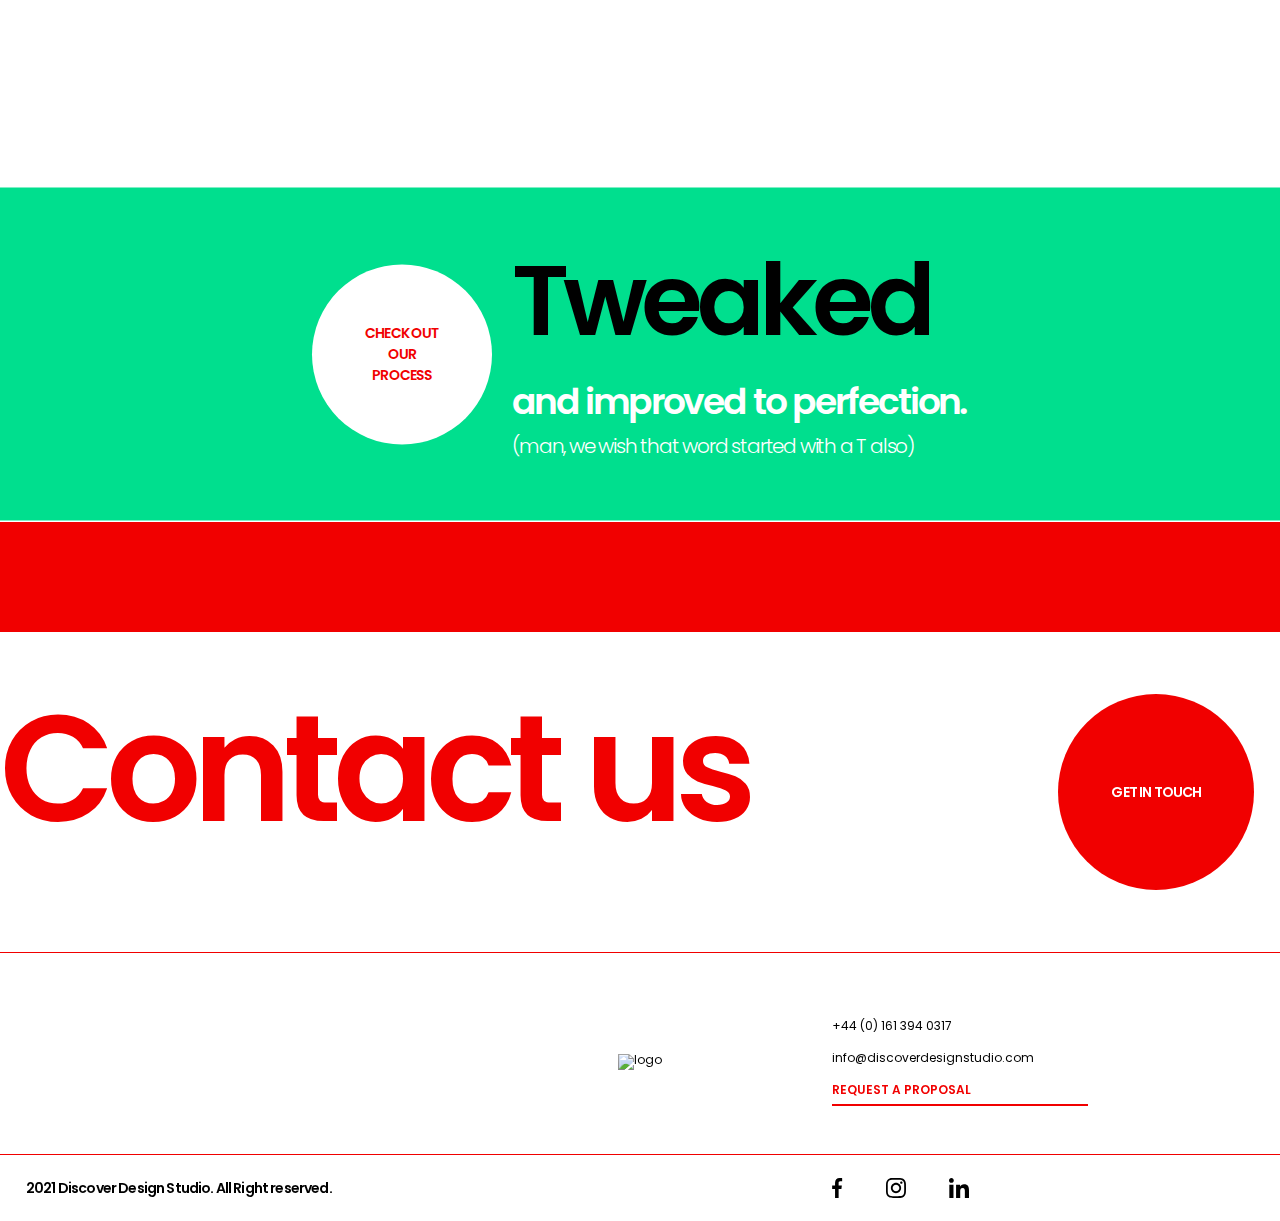
==== commit 32434b8c: "a" ====
--- a/index.html
+++ b/index.html
@@ -7,6 +7,7 @@
     <meta name="viewport" content="width=device-width, initial-scale=1.0">
     <title>Home - DDS</title>
 
+    <link rel="stylesheet" href="assets/fonts/Poppins/fonts.css">
     <link rel="stylesheet" href="assets/css/style.css">
     <link rel="stylesheet" href="assets/css/home/style.css">
 
--- a/assets/fonts/Poppins/fonts.css
+++ b/assets/fonts/Poppins/fonts.css
@@ -0,0 +1,180 @@
+@font-face {
+    font-family: 'Poppins';
+    src: url('Poppins-Bold.woff2') format('woff2'),
+        url('Poppins-Bold.woff') format('woff'),
+        url('Poppins-Bold.ttf') format('truetype');
+    font-weight: bold;
+    font-style: normal;
+    font-display: swap;
+}
+
+@font-face {
+    font-family: 'Poppins';
+    src: url('Poppins-BlackItalic.woff2') format('woff2'),
+        url('Poppins-BlackItalic.woff') format('woff'),
+        url('Poppins-BlackItalic.ttf') format('truetype');
+    font-weight: 900;
+    font-style: italic;
+    font-display: swap;
+}
+
+@font-face {
+    font-family: 'Poppins';
+    src: url('Poppins-Black.woff2') format('woff2'),
+        url('Poppins-Black.woff') format('woff'),
+        url('Poppins-Black.ttf') format('truetype');
+    font-weight: 900;
+    font-style: normal;
+    font-display: swap;
+}
+
+@font-face {
+    font-family: 'Poppins';
+    src: url('Poppins-Italic.woff2') format('woff2'),
+        url('Poppins-Italic.woff') format('woff'),
+        url('Poppins-Italic.ttf') format('truetype');
+    font-weight: normal;
+    font-style: italic;
+    font-display: swap;
+}
+
+@font-face {
+    font-family: 'Poppins';
+    src: url('Poppins-Medium.woff2') format('woff2'),
+        url('Poppins-Medium.woff') format('woff'),
+        url('Poppins-Medium.ttf') format('truetype');
+    font-weight: 500;
+    font-style: normal;
+    font-display: swap;
+}
+
+@font-face {
+    font-family: 'Poppins';
+    src: url('Poppins-BoldItalic.woff2') format('woff2'),
+        url('Poppins-BoldItalic.woff') format('woff'),
+        url('Poppins-BoldItalic.ttf') format('truetype');
+    font-weight: bold;
+    font-style: italic;
+    font-display: swap;
+}
+
+@font-face {
+    font-family: 'Poppins';
+    src: url('Poppins-ExtraLight.woff2') format('woff2'),
+        url('Poppins-ExtraLight.woff') format('woff'),
+        url('Poppins-ExtraLight.ttf') format('truetype');
+    font-weight: 200;
+    font-style: normal;
+    font-display: swap;
+}
+
+@font-face {
+    font-family: 'Poppins';
+    src: url('Poppins-LightItalic.woff2') format('woff2'),
+        url('Poppins-LightItalic.woff') format('woff'),
+        url('Poppins-LightItalic.ttf') format('truetype');
+    font-weight: 300;
+    font-style: italic;
+    font-display: swap;
+}
+
+@font-face {
+    font-family: 'Poppins';
+    src: url('Poppins-MediumItalic.woff2') format('woff2'),
+        url('Poppins-MediumItalic.woff') format('woff'),
+        url('Poppins-MediumItalic.ttf') format('truetype');
+    font-weight: 500;
+    font-style: italic;
+    font-display: swap;
+}
+
+@font-face {
+    font-family: 'Poppins';
+    src: url('Poppins-ThinItalic.woff2') format('woff2'),
+        url('Poppins-ThinItalic.woff') format('woff'),
+        url('Poppins-ThinItalic.ttf') format('truetype');
+    font-weight: 100;
+    font-style: italic;
+    font-display: swap;
+}
+
+@font-face {
+    font-family: 'Poppins';
+    src: url('Poppins-SemiBoldItalic.woff2') format('woff2'),
+        url('Poppins-SemiBoldItalic.woff') format('woff'),
+        url('Poppins-SemiBoldItalic.ttf') format('truetype');
+    font-weight: 600;
+    font-style: italic;
+    font-display: swap;
+}
+
+@font-face {
+    font-family: 'Poppins';
+    src: url('Poppins-SemiBold.woff2') format('woff2'),
+        url('Poppins-SemiBold.woff') format('woff'),
+        url('Poppins-SemiBold.ttf') format('truetype');
+    font-weight: 600;
+    font-style: normal;
+    font-display: swap;
+}
+
+@font-face {
+    font-family: 'Poppins';
+    src: url('Poppins-ExtraBold.woff2') format('woff2'),
+        url('Poppins-ExtraBold.woff') format('woff'),
+        url('Poppins-ExtraBold.ttf') format('truetype');
+    font-weight: bold;
+    font-style: normal;
+    font-display: swap;
+}
+
+@font-face {
+    font-family: 'Poppins';
+    src: url('Poppins-Thin.woff2') format('woff2'),
+        url('Poppins-Thin.woff') format('woff'),
+        url('Poppins-Thin.ttf') format('truetype');
+    font-weight: 100;
+    font-style: normal;
+    font-display: swap;
+}
+
+@font-face {
+    font-family: 'Poppins';
+    src: url('Poppins-ExtraLightItalic.woff2') format('woff2'),
+        url('Poppins-ExtraLightItalic.woff') format('woff'),
+        url('Poppins-ExtraLightItalic.ttf') format('truetype');
+    font-weight: 200;
+    font-style: italic;
+    font-display: swap;
+}
+
+@font-face {
+    font-family: 'Poppins';
+    src: url('Poppins-Light.woff2') format('woff2'),
+        url('Poppins-Light.woff') format('woff'),
+        url('Poppins-Light.ttf') format('truetype');
+    font-weight: 300;
+    font-style: normal;
+    font-display: swap;
+}
+
+@font-face {
+    font-family: 'Poppins';
+    src: url('Poppins-ExtraBoldItalic.woff2') format('woff2'),
+        url('Poppins-ExtraBoldItalic.woff') format('woff'),
+        url('Poppins-ExtraBoldItalic.ttf') format('truetype');
+    font-weight: bold;
+    font-style: italic;
+    font-display: swap;
+}
+
+@font-face {
+    font-family: 'Poppins';
+    src: url('Poppins-Regular.woff2') format('woff2'),
+        url('Poppins-Regular.woff') format('woff'),
+        url('Poppins-Regular.ttf') format('truetype');
+    font-weight: normal;
+    font-style: normal;
+    font-display: swap;
+}
+
--- a/assets/css/style.css
+++ b/assets/css/style.css
@@ -1,4 +1,3 @@
-@import url("../fonts/Poppins/fonts.css");
 html,
 body,
 div,
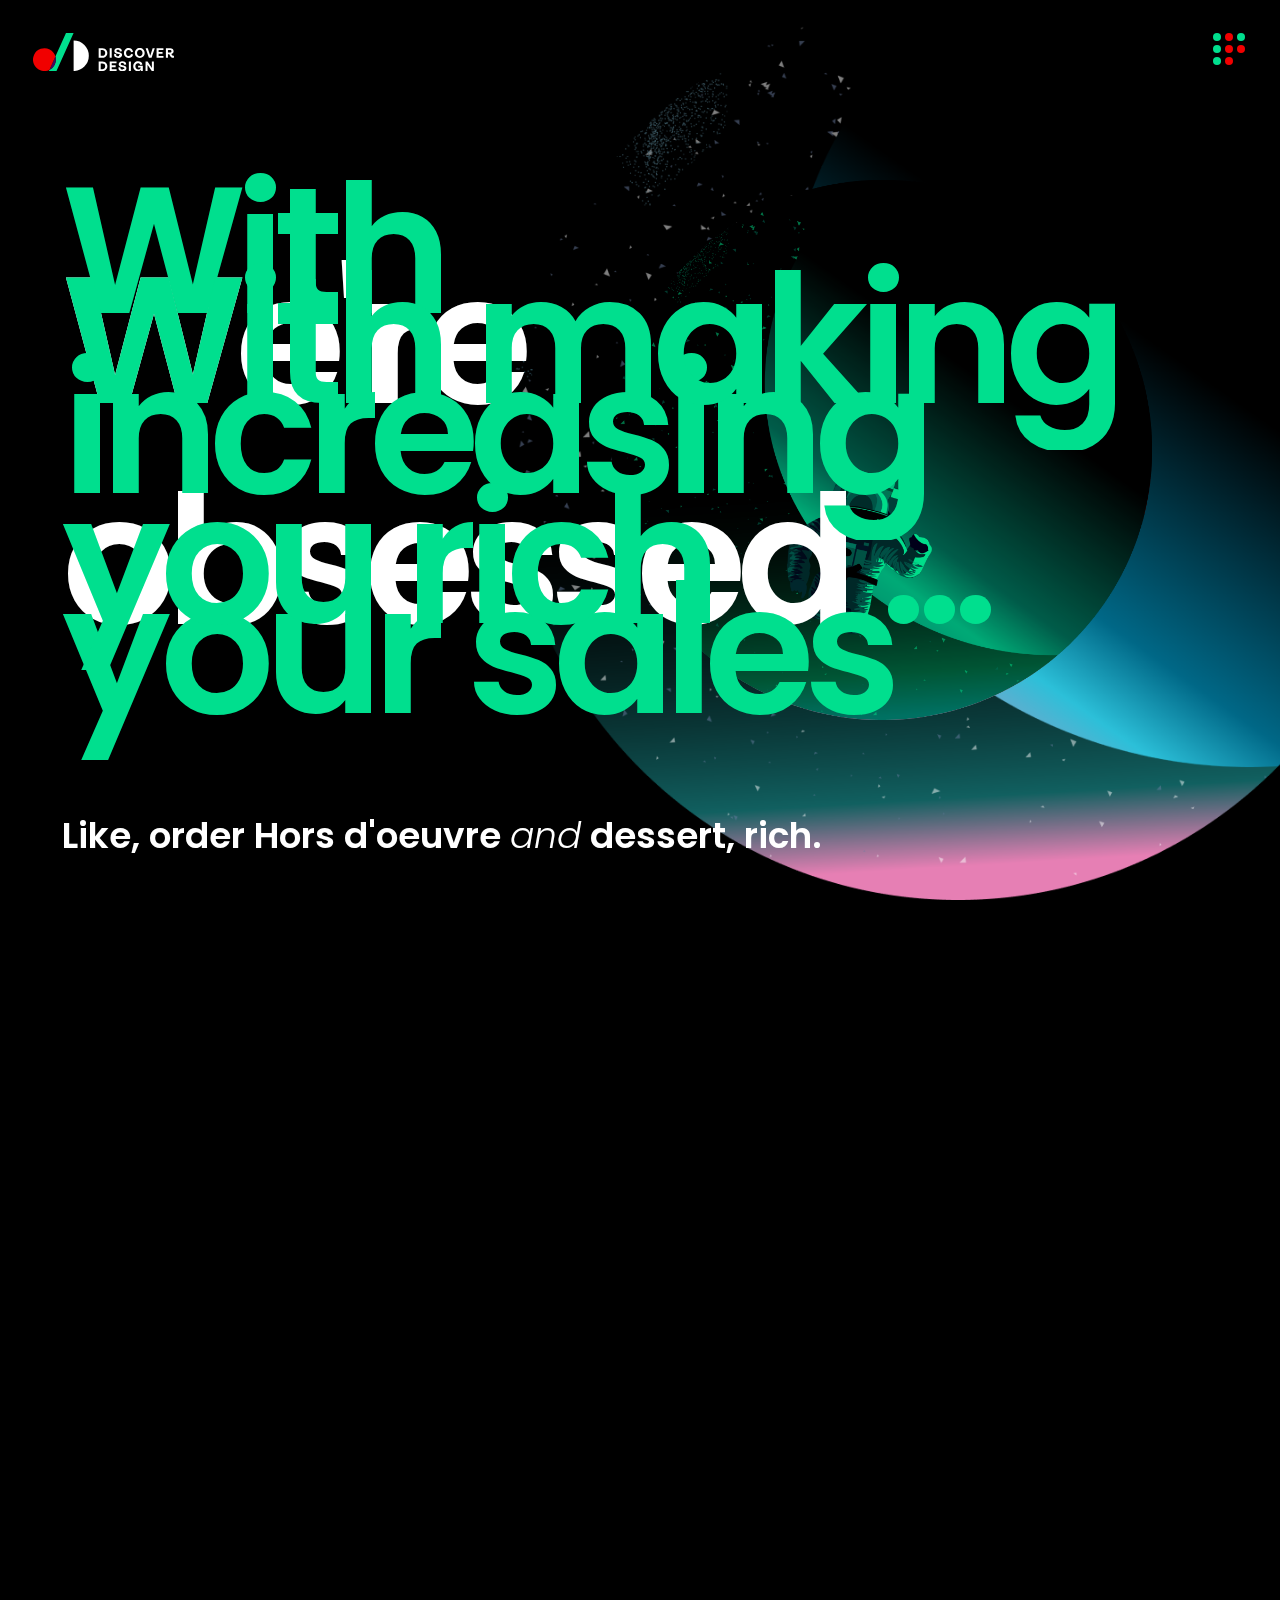
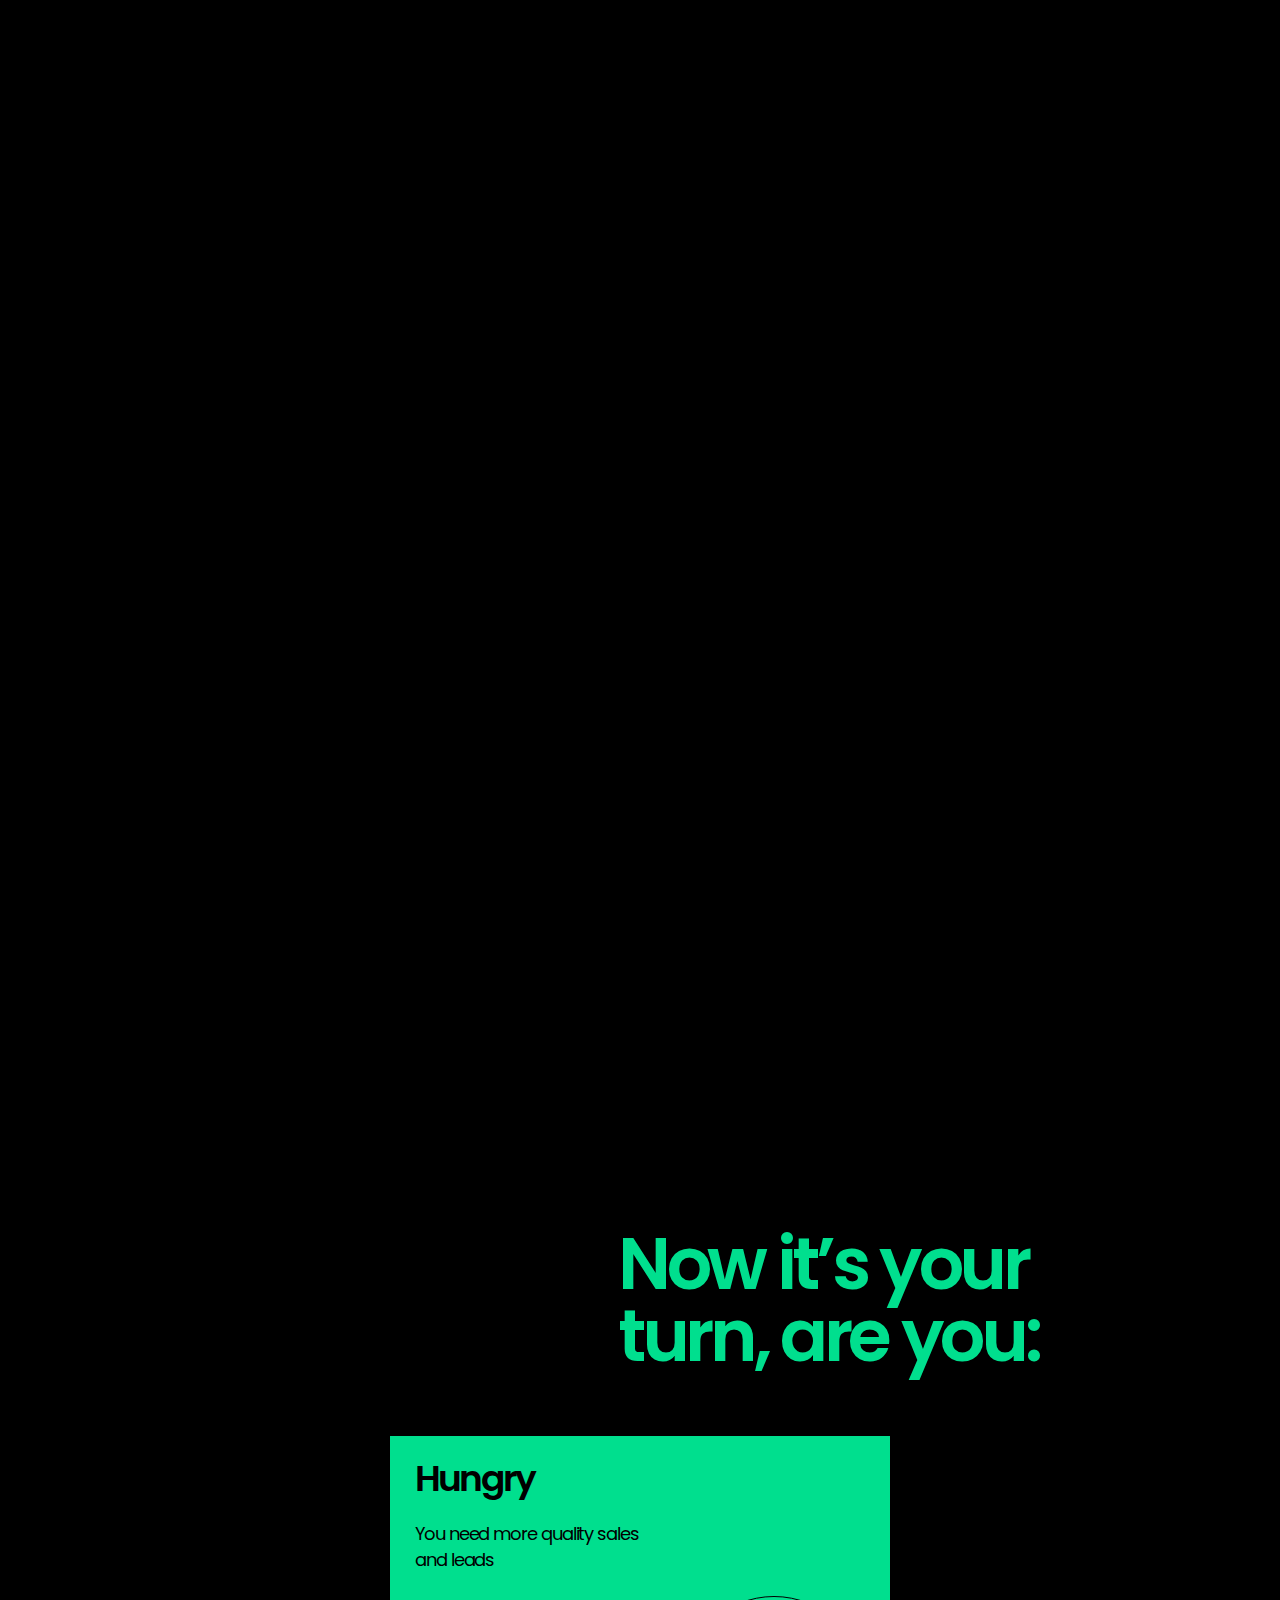
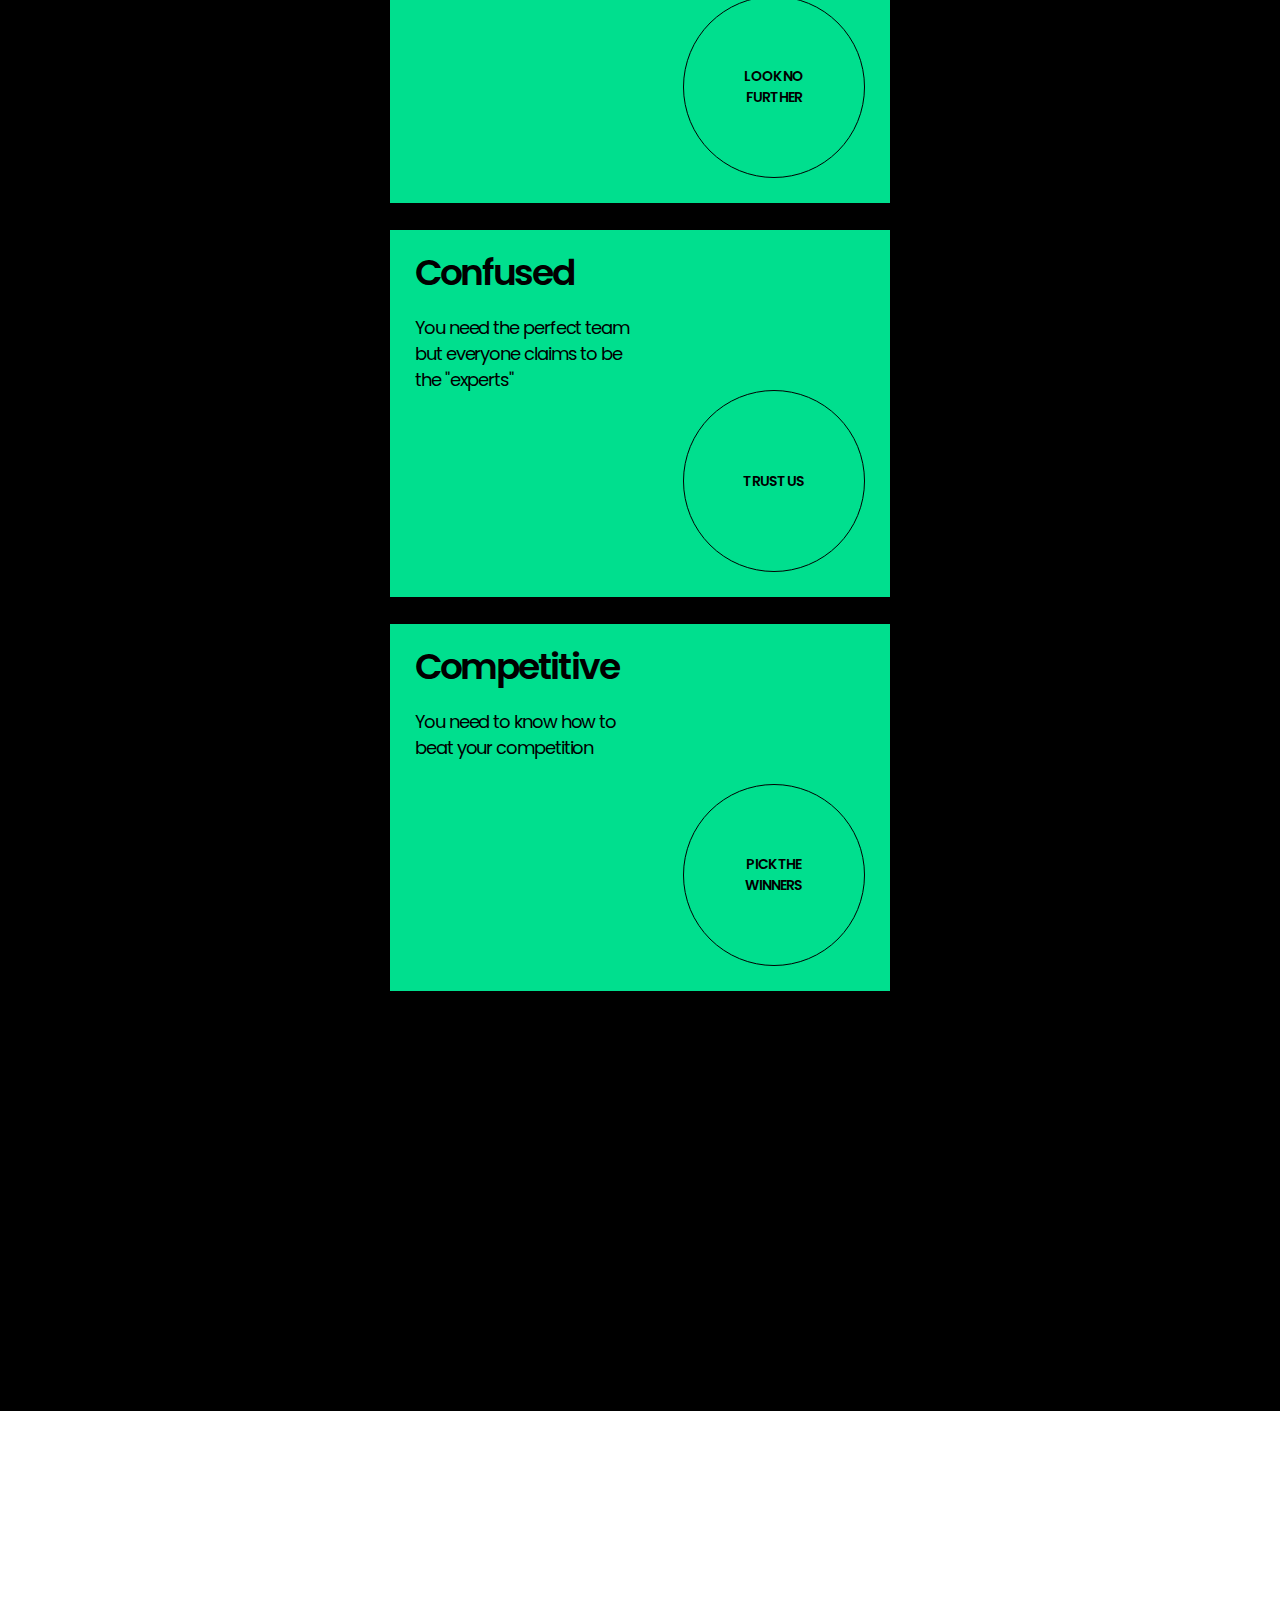
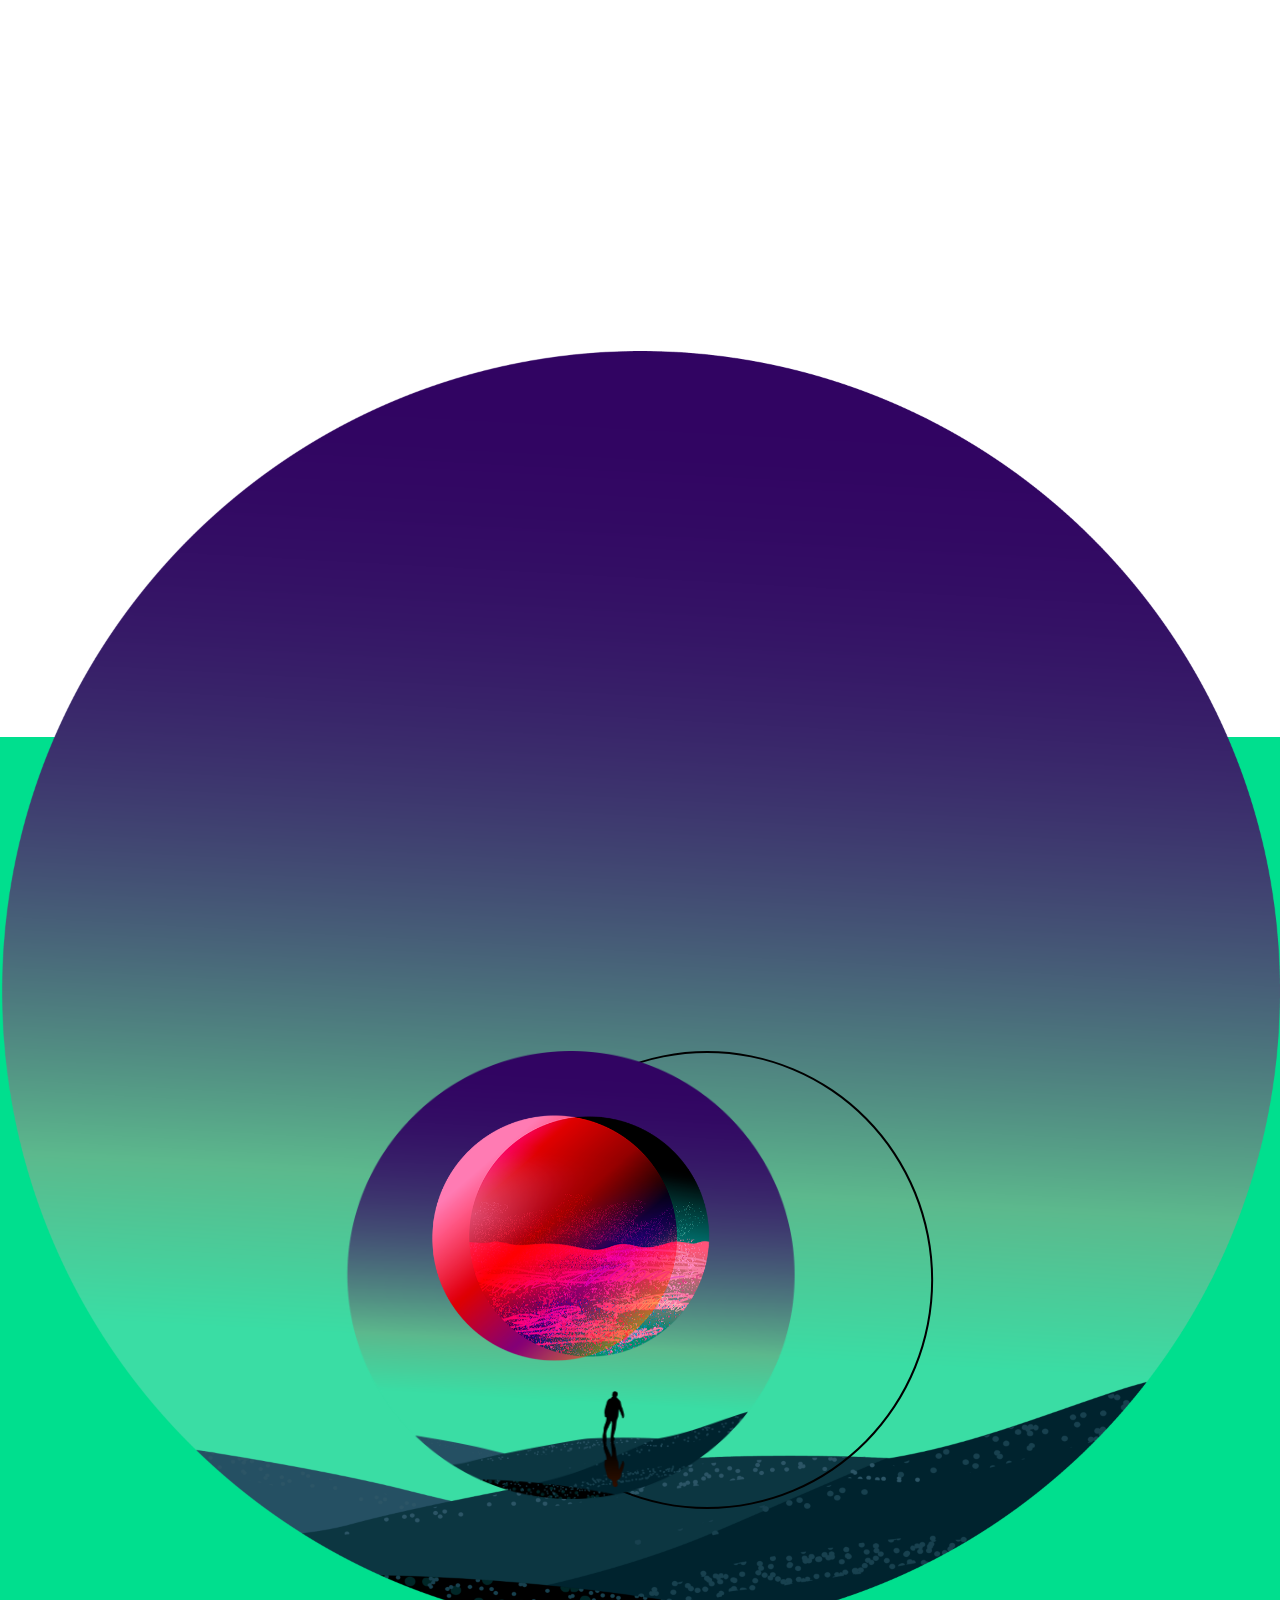
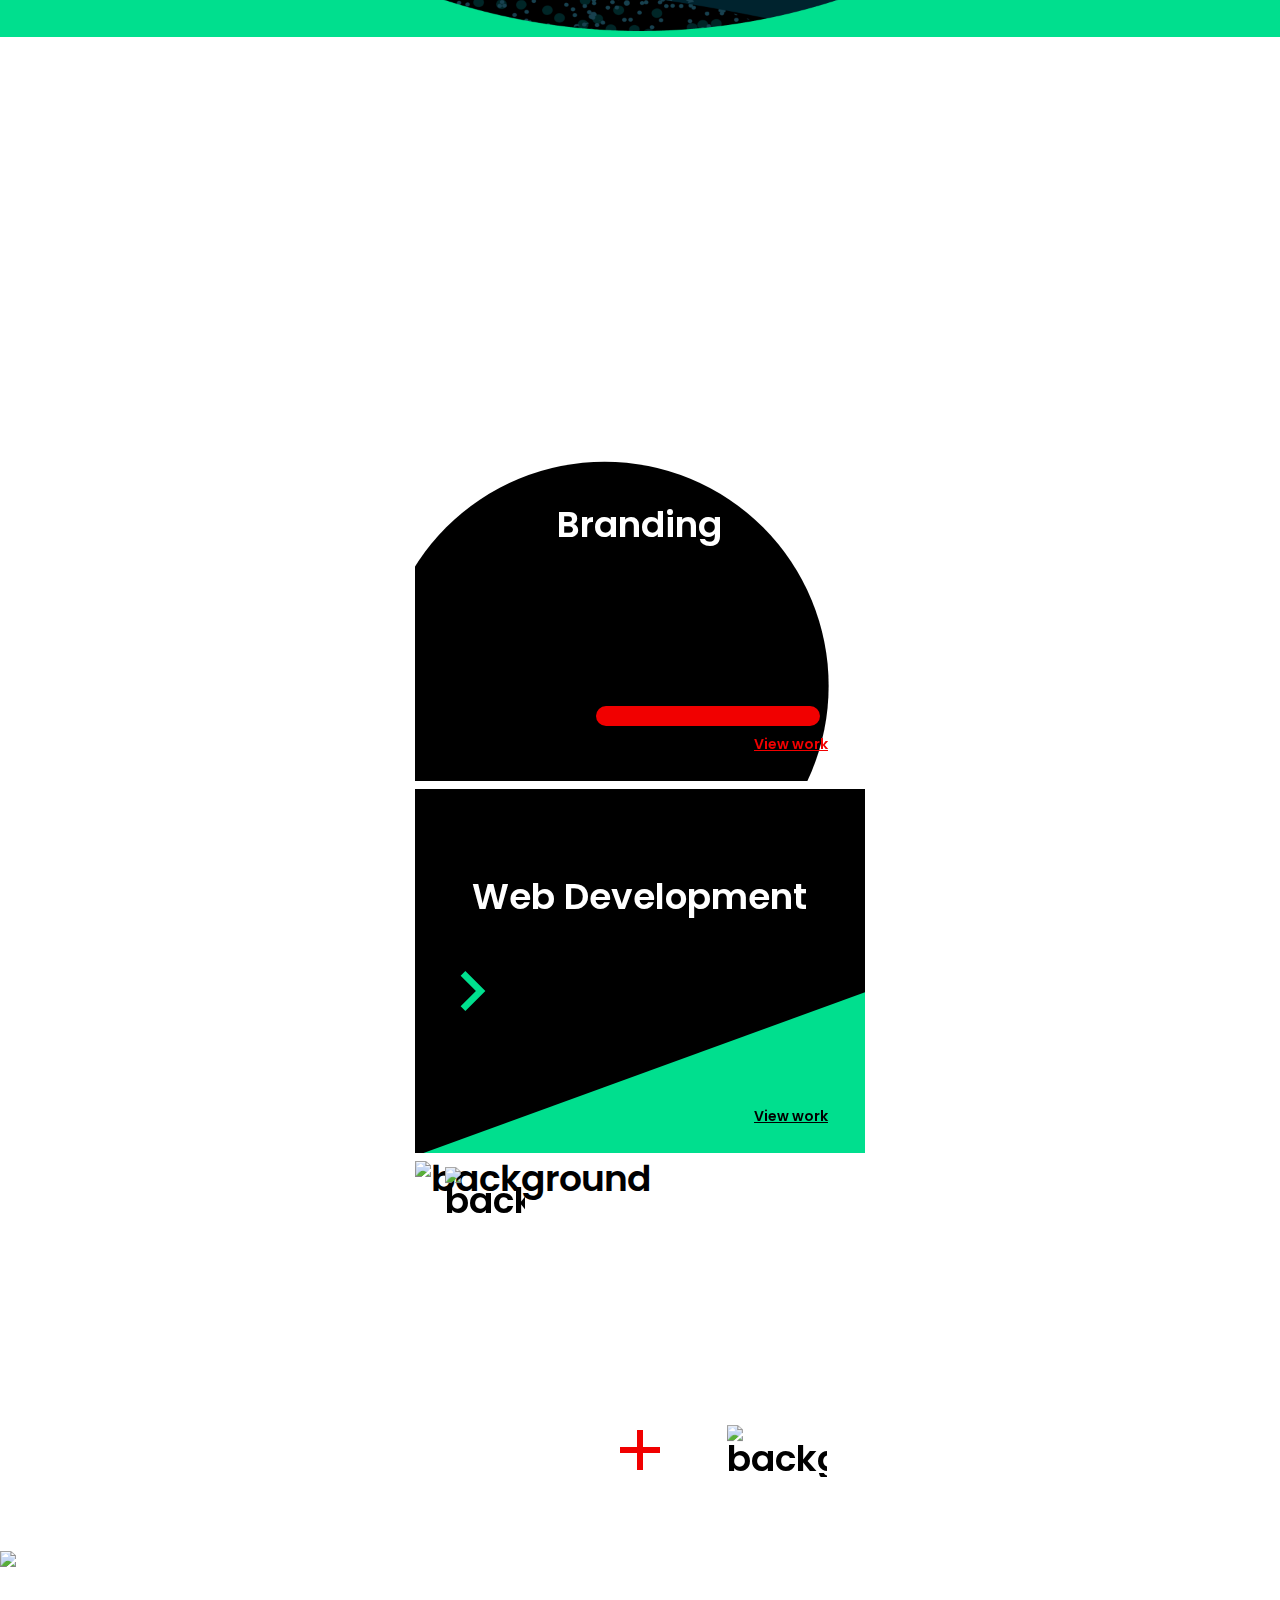
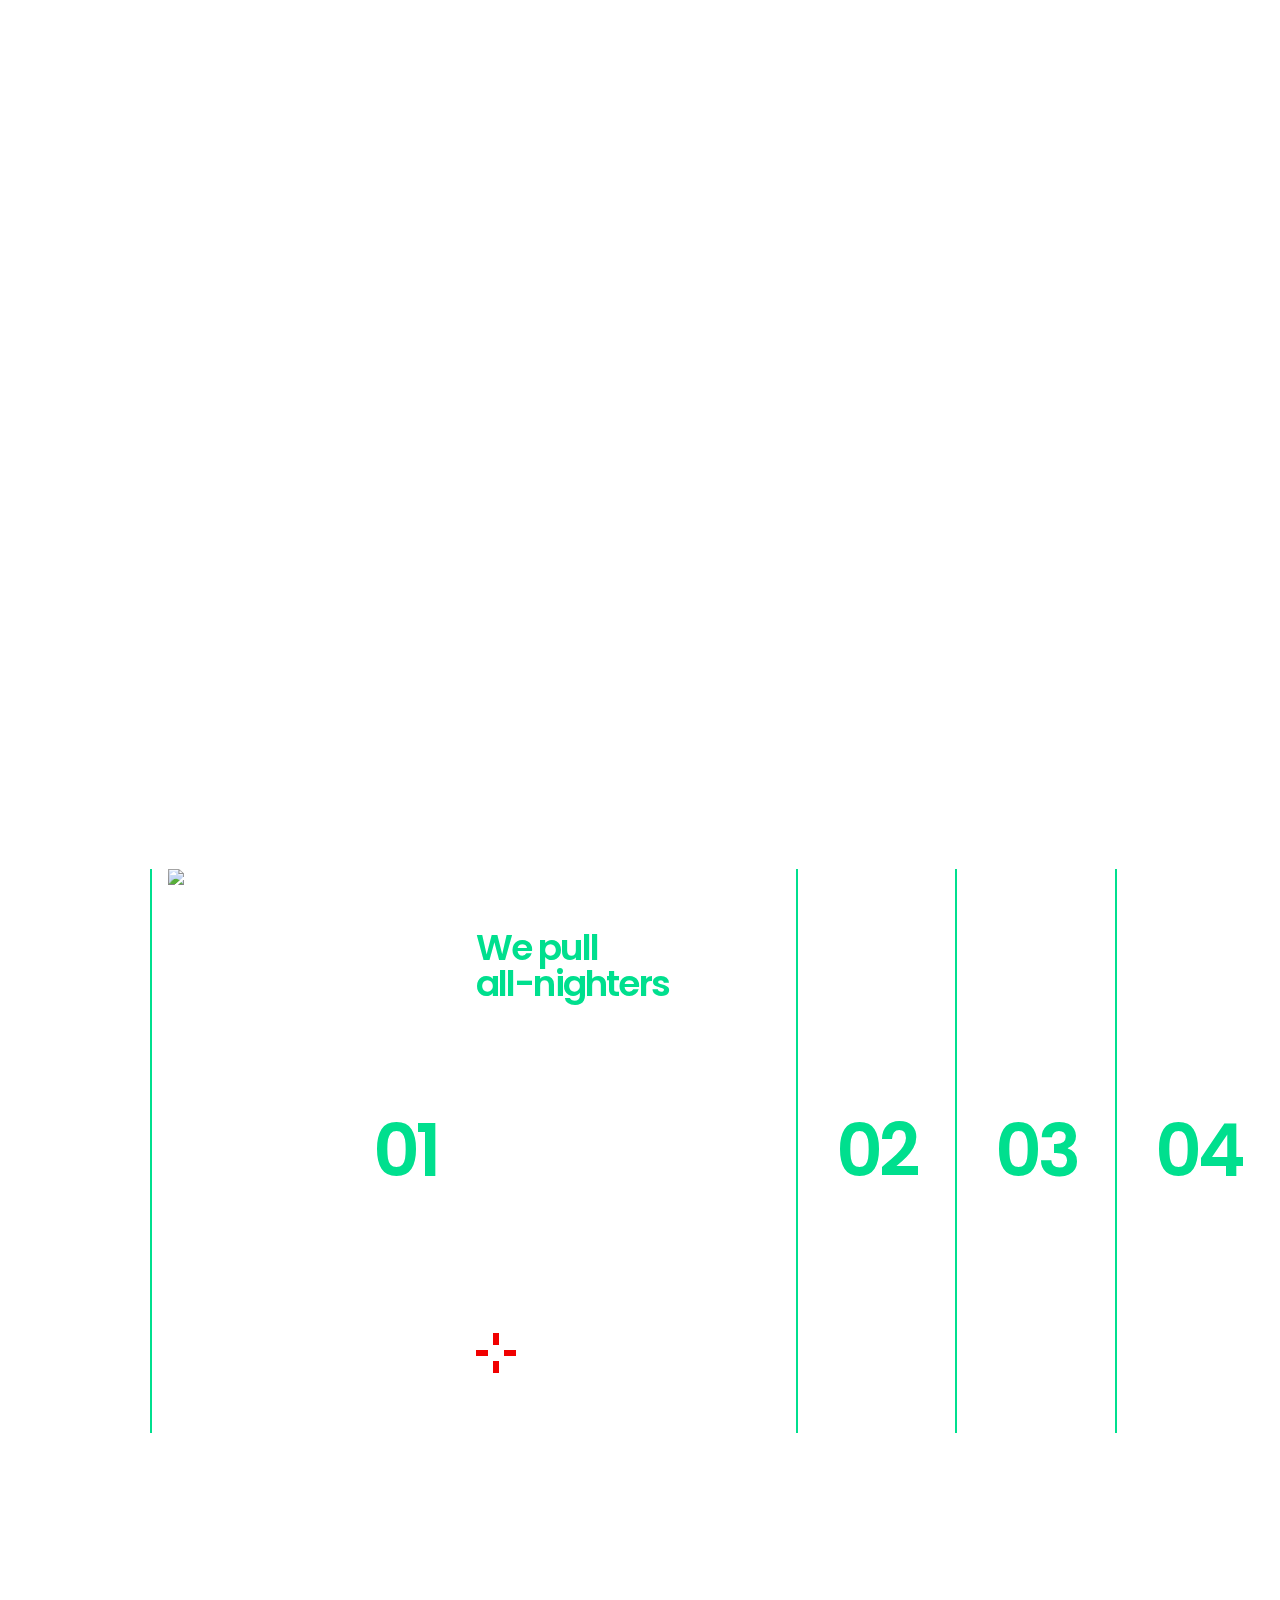
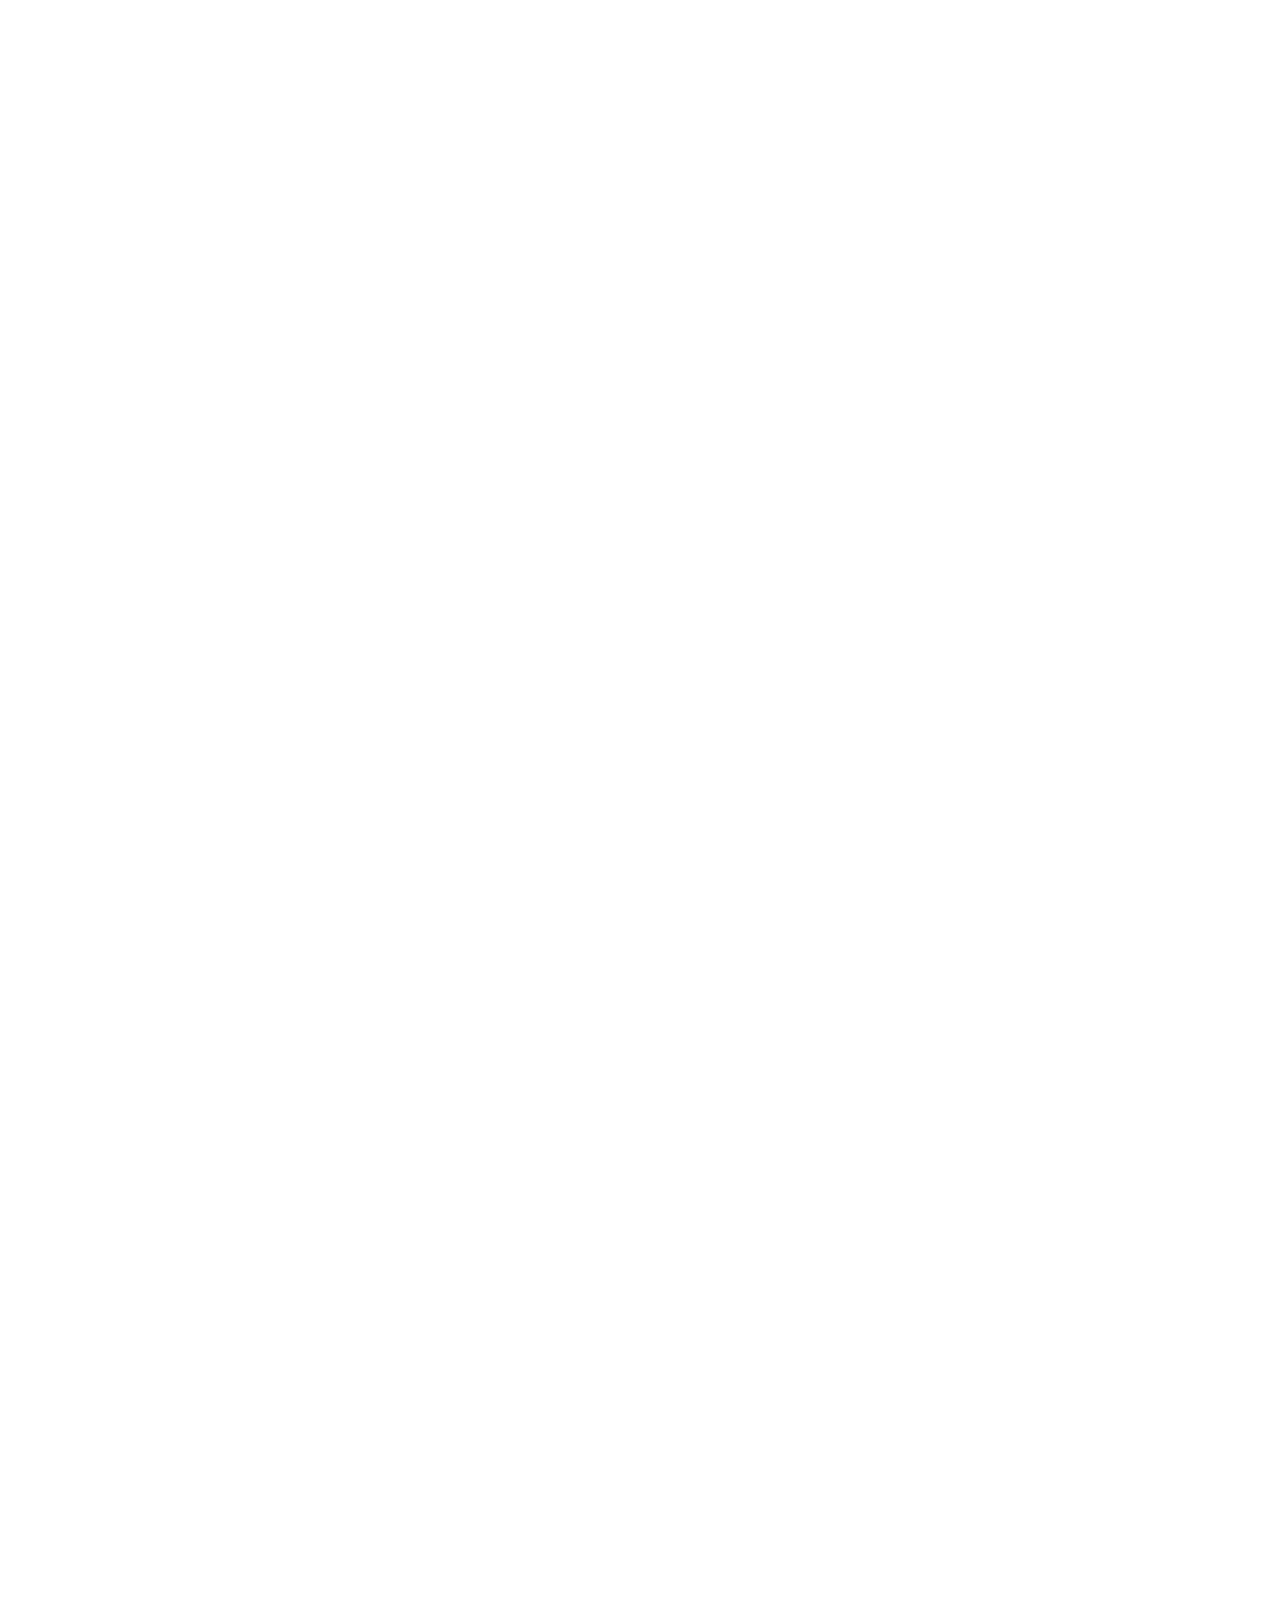
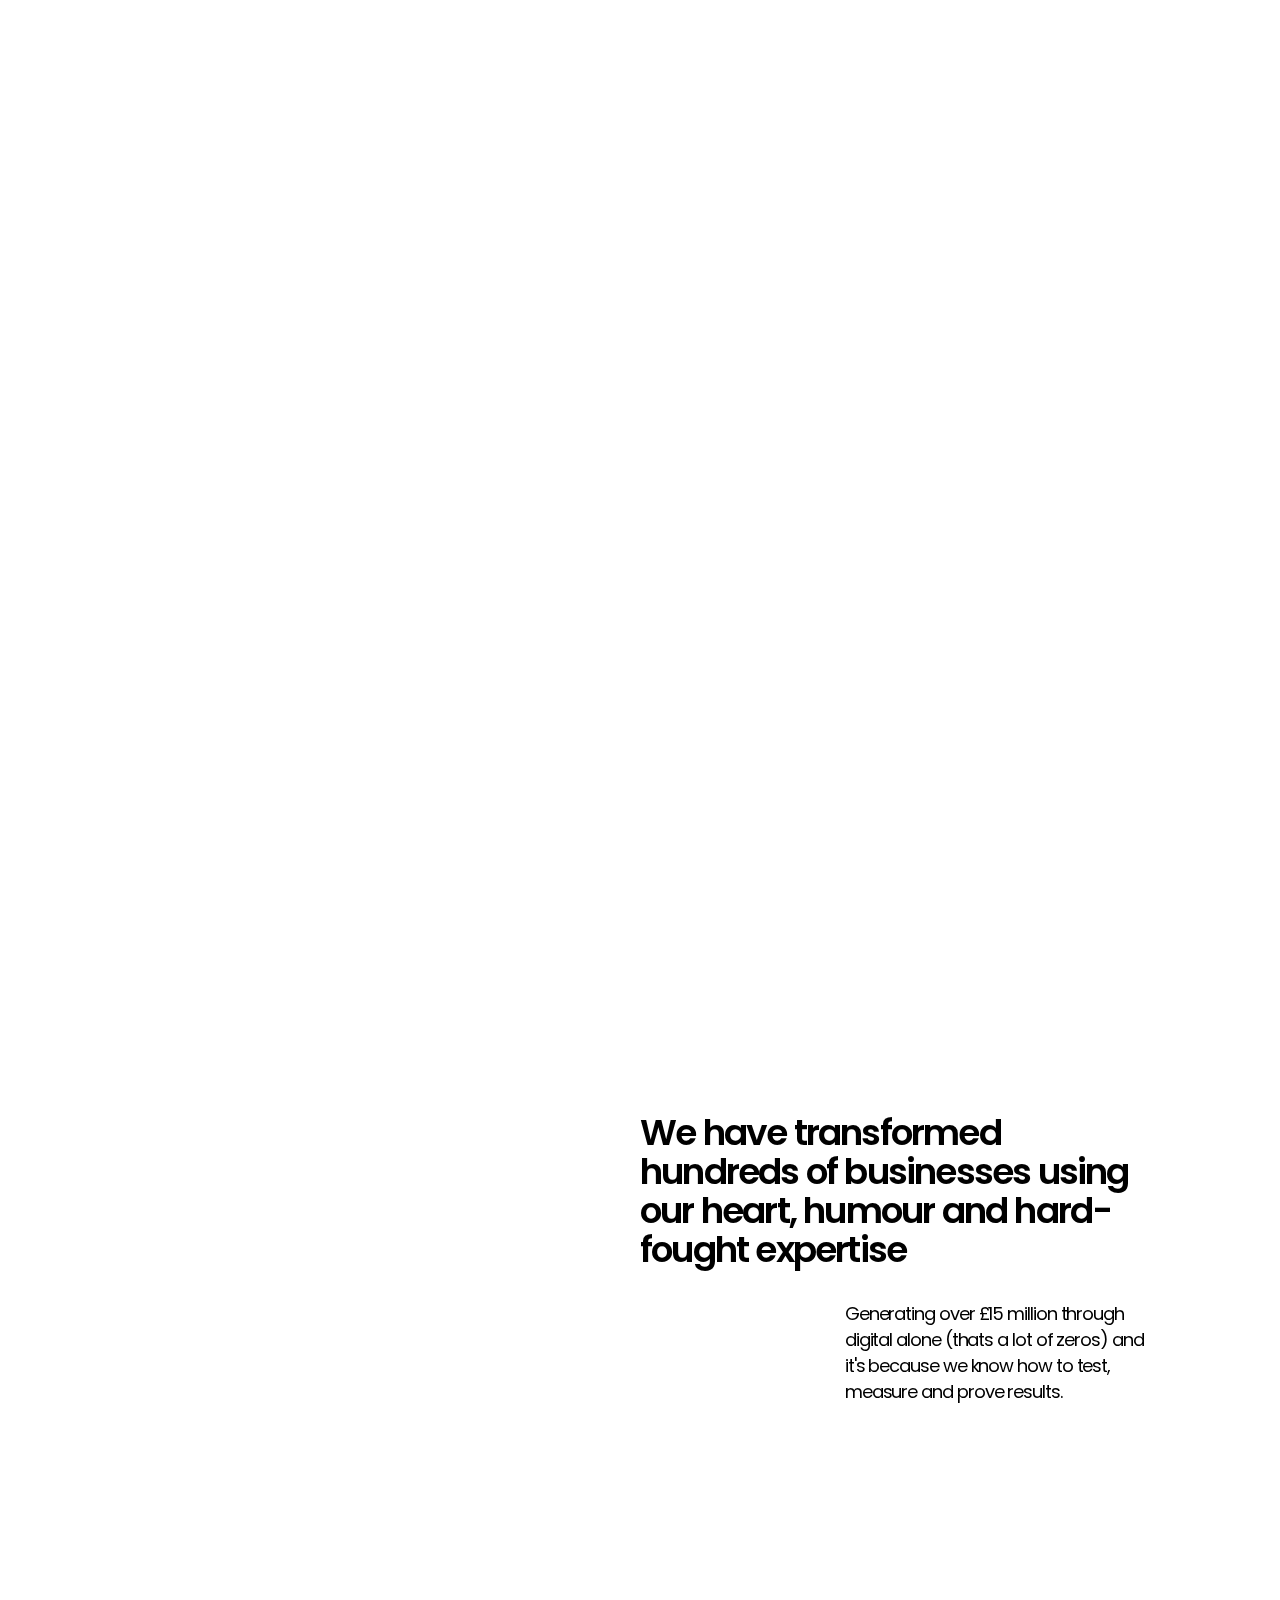
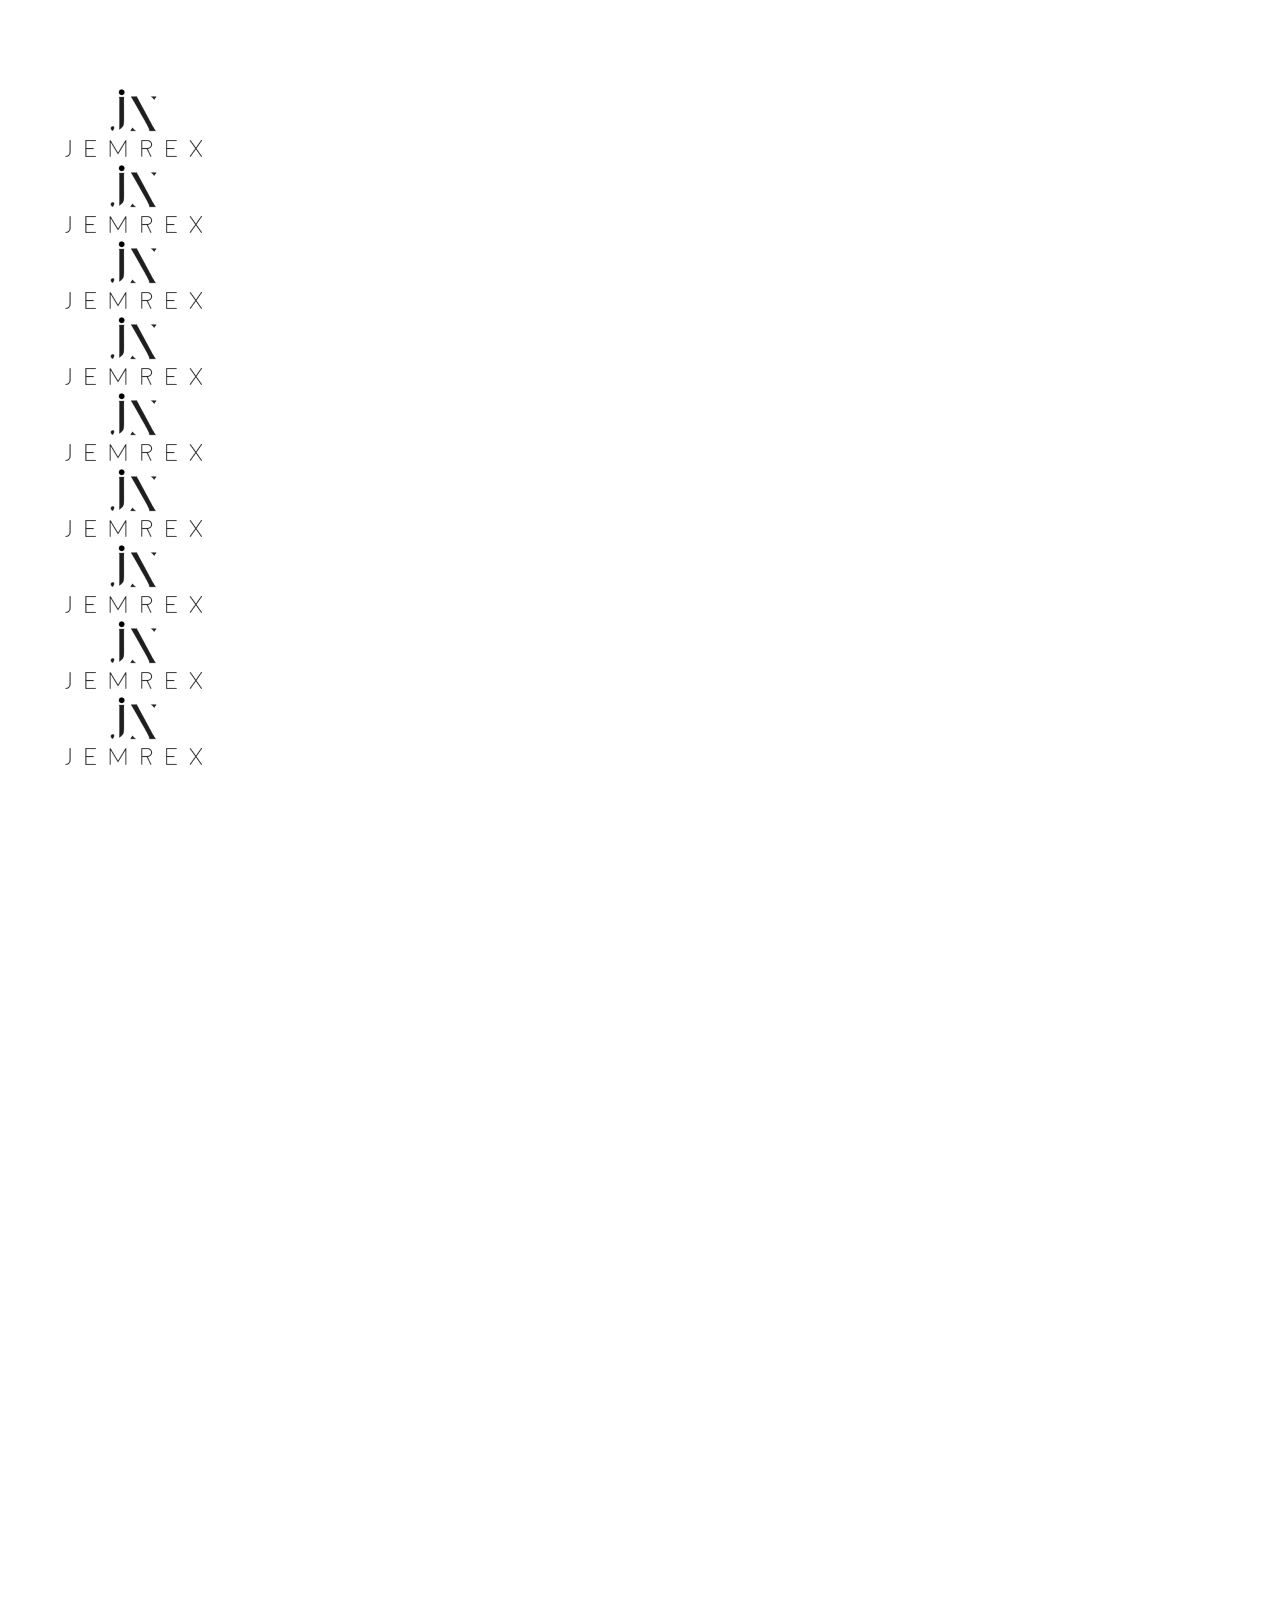
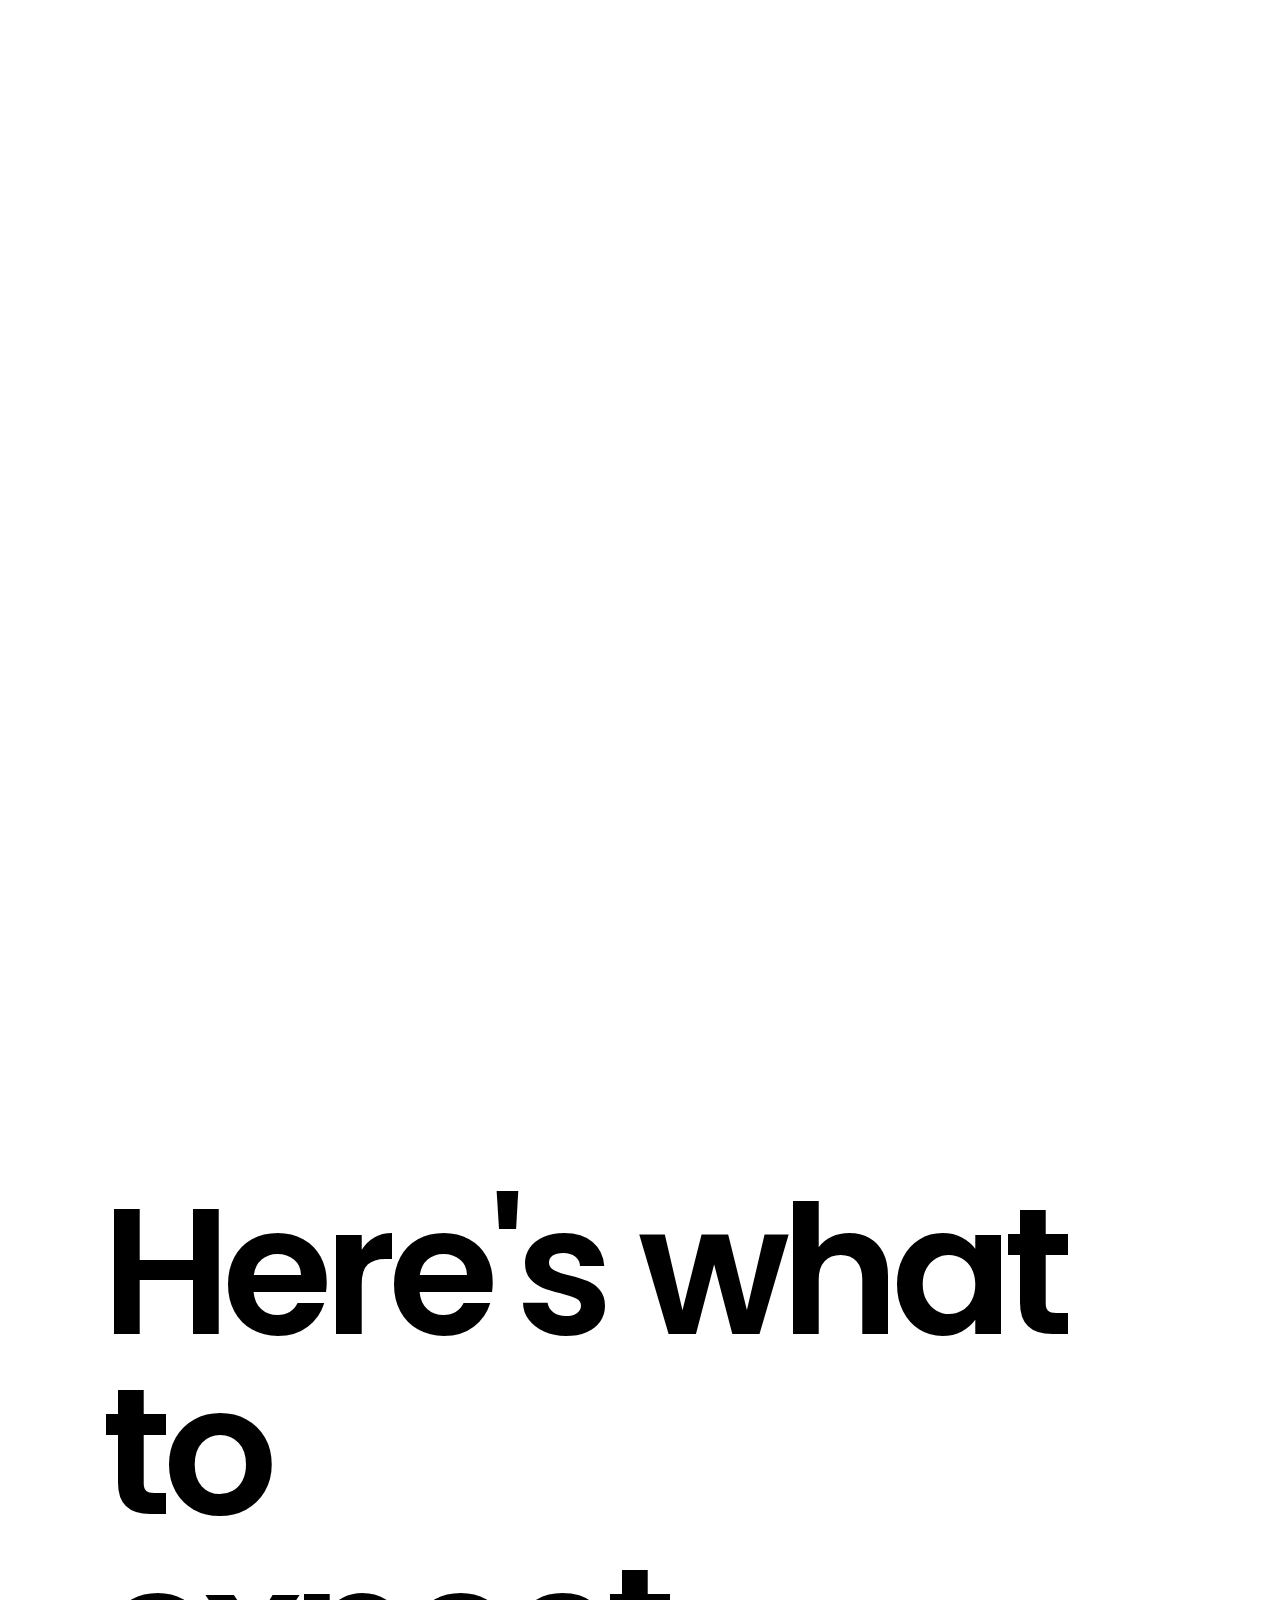
==== commit 956c71fe: "a" ====
--- a/index.html
+++ b/index.html
@@ -166,6 +166,7 @@
     </header>
     <main>
         <section class="hero">
+        <div class="hero_sticky">
             <div class="hero_relative">
                 <div class="hero__title">
                     <div class="hero__item" id="hero__item_1">
@@ -205,8 +206,10 @@
                             class="hero__image"></div>
                 </div>
             </div>
+        </div>
         </section>
         <section class="cards">
+            <div class="cards_space"></div>
             <div class="cards__wrap-all">
                 <h2 class="cards__title green">Now it’s your turn, are you:</h2>
                 <div class="cards__wrap">
@@ -262,9 +265,9 @@
                         <div class="fret__anim_red-circle"></div>
                     </div>
                 </div>
-                <img src="assets/image/ball/big-ball.png" width="1920" height="1920" alt="background"
-                    class="fret__background">
-                <img src="assets/image/ball/big-ball.png" alt="background" class="fret__fake-bg">
+                    <img src="assets/image/ball/big-ball.png" width="1920" height="1920" alt="background"
+                        class="fret__background">
+              <div class="fret__bg_wrap">  <img src="assets/image/ball/big-ball.png" alt="background" class="fret__fake-bg"></div>
             </div>
         </section>
         <section class="do">
@@ -324,97 +327,100 @@
             </div>
         </section>
         <section class="why">
-            <img src="assets/image/why/why-bg.png" alt="bg" class="why__background" />
-            <div class="why__title">
-                <div>
-                    <h2>Ah, so you’re</h2>
-                </div>
-                <div>
-                    <h2>asking why us.</h2>
-                </div>
-            </div>
-            <div class="why__description">
-                Well, besides for clearly being able to read your mind, we’ve got things to offer you that you
-                simply won’t find anywhere else.
-            </div>
-            <div class="slide">
-                <div class="slide__item">
-                    <img src="assets/image/why/sec-3.jpg" alt="background" class="slide__image" id="slide-1-img" />
-                    <div class="slide__number">01</div>
-                    <div class="slide__text" id="slide-1-text">
-                        <h4>We pull<br />all-nighters</h4>
-                        <div class="slide__description">
-                            We don’t sleep so you can. When everyone else is watching
-                            series, that’s when we’re researching, bettering, writing,
-                            deleting, rewriting and designing to make your brand the best
-                            one out there.
-                        </div>
-                        <div class="why__cross __cross">
-                            <div class="__cross_wrap">
-                                <div class="__cross_top"></div>
-                                <div class="__cross_bottom"></div>
-                                <div class="__cross_left"></div>
-                                <div class="__cross_right"></div>
-                            </div>
-                        </div>
-                    </div>
-                </div>
-                <div class="slide__item">
-                    <img src="assets/image/why/sec-1.jpg" alt="background" class="slide__image" id="slide-2-img" />
-                    <div class="slide__number">02</div>
-                    <div class="slide__text" id="slide-2-text">
-                        <h4>Deadlines make us happy</h4>
-                        <div class="slide__description">
-                            And we’ve never met one we don’t like. So throw whatever you have at us and we’ll make it
-                            happen.
-                        </div>
-                        <div class="why__cross __cross">
-                            <div class="__cross_wrap">
-                                <div class="__cross_top"></div>
-                                <div class="__cross_bottom"></div>
-                                <div class="__cross_left"></div>
-                                <div class="__cross_right"></div>
-                            </div>
-                        </div>
-                    </div>
-                </div>
-                <div class="slide__item">
-                    <img src="assets/image/why/sec-4.jpg" alt="background" class="slide__image" id="slide-3-img" />
-                    <div class="slide__number">03</div>
-                    <div class="slide__text" id="slide-3-text">
-                        <h4>Manage expectations</h4>
-                        <div class="slide__description">
-                            You have them, we’ll smash them. Because we have a proven system - and it works.
-                        </div>
-                        <div class="why__cross __cross">
-                            <div class="__cross_wrap">
-                                <div class="__cross_top"></div>
-                                <div class="__cross_bottom"></div>
-                                <div class="__cross_left"></div>
-                                <div class="__cross_right"></div>
-                            </div>
-                        </div>
-                    </div>
-                </div>
-                <div class="slide__item">
-                    <img src="assets/image/why/sec-2.jpg" alt="background" class="slide__image" id="slide-4-img" />
-                    <div class="slide__number">04</div>
-                    <div class="slide__text" id="slide-4-text">
-                        <h4>Intuition</h4>
-                        <div class="slide__description">
-                            We trust ours, it hasn’t let us down yet.
-                        </div>
-                        <div class="why__cross __cross">
-                            <div class="__cross_wrap">
-                                <div class="__cross_top"></div>
-                                <div class="__cross_bottom"></div>
-                                <div class="__cross_left"></div>
-                                <div class="__cross_right"></div>
-                            </div>
-                        </div>
-                    </div>
-                </div>
-            </div>
+            <div class="why_space"></div>
+           <div class="why_sticky">
+                <img src="assets/image/why/why-bg.png" alt="bg" class="why__background" />
+                <div class="why__title">
+                    <div>
+                        <h2>Ah, so you’re</h2>
+                    </div>
+                    <div>
+                        <h2>asking why us.</h2>
+                    </div>
+                </div>
+                <div class="why__description">
+                    Well, besides for clearly being able to read your mind, we’ve got things to offer you that you
+                    simply won’t find anywhere else.
+                </div>
+                <div class="slide">
+                    <div class="slide__item">
+                        <img src="assets/image/why/sec-3.jpg" alt="background" class="slide__image" id="slide-1-img" />
+                        <div class="slide__number">01</div>
+                        <div class="slide__text" id="slide-1-text">
+                            <h4>We pull<br />all-nighters</h4>
+                            <div class="slide__description">
+                                We don’t sleep so you can. When everyone else is watching
+                                series, that’s when we’re researching, bettering, writing,
+                                deleting, rewriting and designing to make your brand the best
+                                one out there.
+                            </div>
+                            <div class="why__cross __cross">
+                                <div class="__cross_wrap">
+                                    <div class="__cross_top"></div>
+                                    <div class="__cross_bottom"></div>
+                                    <div class="__cross_left"></div>
+                                    <div class="__cross_right"></div>
+                                </div>
+                            </div>
+                        </div>
+                    </div>
+                    <div class="slide__item">
+                        <img src="assets/image/why/sec-1.jpg" alt="background" class="slide__image" id="slide-2-img" />
+                        <div class="slide__number">02</div>
+                        <div class="slide__text" id="slide-2-text">
+                            <h4>Deadlines make us happy</h4>
+                            <div class="slide__description">
+                                And we’ve never met one we don’t like. So throw whatever you have at us and we’ll make it
+                                happen.
+                            </div>
+                            <div class="why__cross __cross">
+                                <div class="__cross_wrap">
+                                    <div class="__cross_top"></div>
+                                    <div class="__cross_bottom"></div>
+                                    <div class="__cross_left"></div>
+                                    <div class="__cross_right"></div>
+                                </div>
+                            </div>
+                        </div>
+                    </div>
+                    <div class="slide__item">
+                        <img src="assets/image/why/sec-4.jpg" alt="background" class="slide__image" id="slide-3-img" />
+                        <div class="slide__number">03</div>
+                        <div class="slide__text" id="slide-3-text">
+                            <h4>Manage expectations</h4>
+                            <div class="slide__description">
+                                You have them, we’ll smash them. Because we have a proven system - and it works.
+                            </div>
+                            <div class="why__cross __cross">
+                                <div class="__cross_wrap">
+                                    <div class="__cross_top"></div>
+                                    <div class="__cross_bottom"></div>
+                                    <div class="__cross_left"></div>
+                                    <div class="__cross_right"></div>
+                                </div>
+                            </div>
+                        </div>
+                    </div>
+                    <div class="slide__item">
+                        <img src="assets/image/why/sec-2.jpg" alt="background" class="slide__image" id="slide-4-img" />
+                        <div class="slide__number">04</div>
+                        <div class="slide__text" id="slide-4-text">
+                            <h4>Intuition</h4>
+                            <div class="slide__description">
+                                We trust ours, it hasn’t let us down yet.
+                            </div>
+                            <div class="why__cross __cross">
+                                <div class="__cross_wrap">
+                                    <div class="__cross_top"></div>
+                                    <div class="__cross_bottom"></div>
+                                    <div class="__cross_left"></div>
+                                    <div class="__cross_right"></div>
+                                </div>
+                            </div>
+                        </div>
+                    </div>
+                </div>
+           </div>
         </section>
         <section class="clients">
             <h3 class="clients__title">We have transformed hundreds of businesses using our heart, humour and
@@ -459,6 +465,8 @@
             </div>
         </section>
         <section class="process">
+            <div class="process_space"></div>
+            <div class="process_sticky">
             <div class="process__title">
                 <div>
                     <h2>Here's what to</h2>
@@ -486,8 +494,9 @@
                         </div>
                     </div>
                 </div>
-                <img src="assets/image/Graphic_04-01.png" alt="background" class="banner__background">
-            </div>
+                <div class="banner__bg_wrap"><img src="assets/image/Graphic_04-01.png" alt="background" class="banner__background"></div>
+            </div>
+        </div>
         </section>
         <section class="contact">
             <div class="contact__description">
@@ -550,7 +559,7 @@
         </div>
     </footer>
 
-    <script src="assets/js/home/scroll-animation-home.js"></script>
+    <script src="assets/js/home/scroll-animation.js"></script>
     <script src="assets/js/home/svg-animations.js"></script>
     <script src="assets/js/home/swiper.js"></script>
     <script src="assets/js/nav.js"></script>
--- a/assets/css/style.css
+++ b/assets/css/style.css
@@ -553,6 +553,7 @@
   -webkit-transform: translate(-50%, -50%);
           transform: translate(-50%, -50%);
   max-width: 184px;
+  width: 100%;
   height: auto;
 }
 
--- a/assets/css/home/style.css
+++ b/assets/css/home/style.css
@@ -56,7 +56,14 @@
 .hero {
   background-color: #000000;
   color: #ffffff;
-  font-size: 10vw;
+  font-size: 180px;
+  height: 300vh;
+}
+
+.hero_sticky {
+  position: -webkit-sticky;
+  position: sticky;
+  top: 0;
 }
 
 .hero_relative {
@@ -79,11 +86,6 @@
   overflow: hidden;
   padding: 20px 0;
   padding-right: 10px;
-}
-
-.hero__item div h2 {
-  -webkit-transform: translateY(150%);
-          transform: translateY(150%);
 }
 
 .hero__item:first-child div:first-child h2 {
@@ -114,11 +116,6 @@
   overflow: hidden;
 }
 
-.hero__subtitle h3 {
-  -webkit-transform: translateY(150%);
-          transform: translateY(150%);
-}
-
 .hero__image {
   -o-object-fit: contain;
      object-fit: contain;
@@ -133,8 +130,6 @@
   z-index: -1;
   right: 10%;
   bottom: 0%;
-  -webkit-transform: translateY(100%);
-          transform: translateY(100%);
   display: -webkit-box;
   display: -ms-flexbox;
   display: flex;
@@ -149,8 +144,6 @@
           animation: HeroImage 1s ease-in-out;
   -webkit-animation-delay: 0.1s;
           animation-delay: 0.1s;
-  -webkit-transform: translateY(0%);
-          transform: translateY(0%);
   right: -10%;
 }
 
@@ -175,6 +168,7 @@
 @media screen and (max-width: 800px) {
   .hero {
     font-size: 72px;
+    height: 200vh;
   }
   .hero__item {
     left: 50%;
@@ -191,9 +185,9 @@
     width: 60%;
   }
   .hero__image_1, .hero__image_2, .hero__image_3 {
-    width: 60%;
+    width: 100%;
     height: 100%;
-    right: 10%;
+    right: 0%;
     -webkit-box-pack: end;
         -ms-flex-pack: end;
             justify-content: flex-end;
@@ -206,7 +200,7 @@
     visibility: visible;
     -webkit-animation: none;
             animation: none;
-    right: -30%;
+    right: -20%;
     width: 100%;
   }
   .hero__image_wrap {
@@ -290,6 +284,16 @@
   width: 95%;
   margin: 108px auto 0;
   padding-bottom: 60px;
+}
+
+.cards__wrap-all {
+  position: -webkit-sticky;
+  position: sticky;
+  bottom: 0;
+}
+
+.cards_space {
+  height: 40vh;
 }
 
 .cards__item {
@@ -423,6 +427,15 @@
     width: 80%;
     margin: auto;
   }
+  .cards_space {
+    height: 0%;
+    position: absolute;
+    bottom: 0;
+    left: 0;
+    width: 100%;
+    background-color: #00df8e;
+    z-index: 4;
+  }
 }
 
 .fret {
@@ -456,9 +469,10 @@
 .fret__text {
   position: absolute;
   width: 100%;
-  top: 50%;
-  -webkit-transform: translateY(-50%);
-          transform: translateY(-50%);
+  bottom: 50%;
+  z-index: 2;
+  -webkit-transform: translateY(50%);
+          transform: translateY(50%);
 }
 
 .fret__description {
@@ -671,6 +685,22 @@
   }
   .fret__anim_man {
     bottom: 6%;
+  }
+  .fret__bg_wrap {
+    position: absolute;
+    width: 100%;
+    height: 150%;
+    bottom: 0;
+    left: 0;
+    overflow: hidden;
+  }
+  .fret__fake-bg {
+    width: 100%;
+    height: auto;
+    top: auto;
+    bottom: 0;
+    position: absolute;
+    display: block;
   }
 }
 
@@ -877,7 +907,6 @@
 
 .why {
   position: relative;
-  padding-top: 158px;
   color: #ffffff;
 }
 
@@ -887,6 +916,7 @@
   font-size: 180px;
   line-height: 165px;
   letter-spacing: -0.06em;
+  padding-top: 158px;
 }
 
 .why__title div {
@@ -897,6 +927,16 @@
 .why__title h2 {
   -webkit-transform: translateY(130%);
           transform: translateY(130%);
+}
+
+.why_sticky {
+  position: -webkit-sticky;
+  position: sticky;
+  bottom: 0;
+}
+
+.why_space {
+  height: 300vh;
 }
 
 .why__description {
@@ -1050,13 +1090,16 @@
 }
 
 @media screen and (max-width: 800px) {
-  .why {
-    padding-top: 45px;
+  .why_space {
+    height: 200vh;
   }
   .why__title {
+    padding-top: 0;
     font-size: 1em;
     line-height: 35px;
     width: 90%;
+    margin: 0;
+    margin-left: auto;
     margin-right: 3%;
   }
   .why__title div {
@@ -1066,18 +1109,40 @@
     font-size: 14px;
     line-height: 21px;
     width: 90%;
-    margin-right: 3%;
-    margin-top: 32px;
+    margin: 32px 3% 64px auto;
     font-weight: 400;
     text-transform: uppercase;
   }
+  .why_sticky {
+    height: 100vh;
+    display: -webkit-box;
+    display: -ms-flexbox;
+    display: flex;
+    -webkit-box-orient: vertical;
+    -webkit-box-direction: normal;
+        -ms-flex-direction: column;
+            flex-direction: column;
+    -webkit-box-pack: end;
+        -ms-flex-pack: end;
+            justify-content: flex-end;
+    overflow: hidden;
+  }
+  .why__background {
+    height: 200%;
+  }
   .slide {
-    display: block;
-    width: 100%;
+    width: auto;
+    -webkit-box-align: start;
+        -ms-flex-align: start;
+            align-items: flex-start;
+    -webkit-box-pack: start;
+        -ms-flex-pack: start;
+            justify-content: flex-start;
     height: auto;
     padding-bottom: 32px;
   }
   .slide__item {
+    width: 100vw;
     -webkit-box-align: start;
         -ms-flex-align: start;
             align-items: start;
@@ -1230,11 +1295,8 @@
   }
 }
 
-.process {
+.process__title {
   padding-top: 132px;
-}
-
-.process__title {
   font-size: 180px;
   width: 84%;
   margin: auto;
@@ -1245,9 +1307,13 @@
   overflow: hidden;
 }
 
-.process__title h2 {
-  -webkit-transform: translateY(130%);
-          transform: translateY(130%);
+.process_sticky {
+  position: -webkit-sticky;
+  position: sticky;
+}
+
+.process_space {
+  height: 200vh;
 }
 
 .process__subtitle {
@@ -1389,10 +1455,8 @@
 }
 
 @media screen and (max-width: 800px) {
-  .process {
+  .process__title {
     padding-top: 64px;
-  }
-  .process__title {
     font-size: 72px;
     width: 96%;
   }
@@ -1440,7 +1504,17 @@
     font-weight: 400;
   }
   .banner__background {
+    height: 100%;
+    position: absolute;
+    bottom: 0;
+    left: 0;
+    -o-object-position: 50% 50%;
+       object-position: 50% 50%;
+  }
+  .banner__bg_wrap {
     height: 208px;
+    width: 100%;
+    position: relative;
   }
 }
 
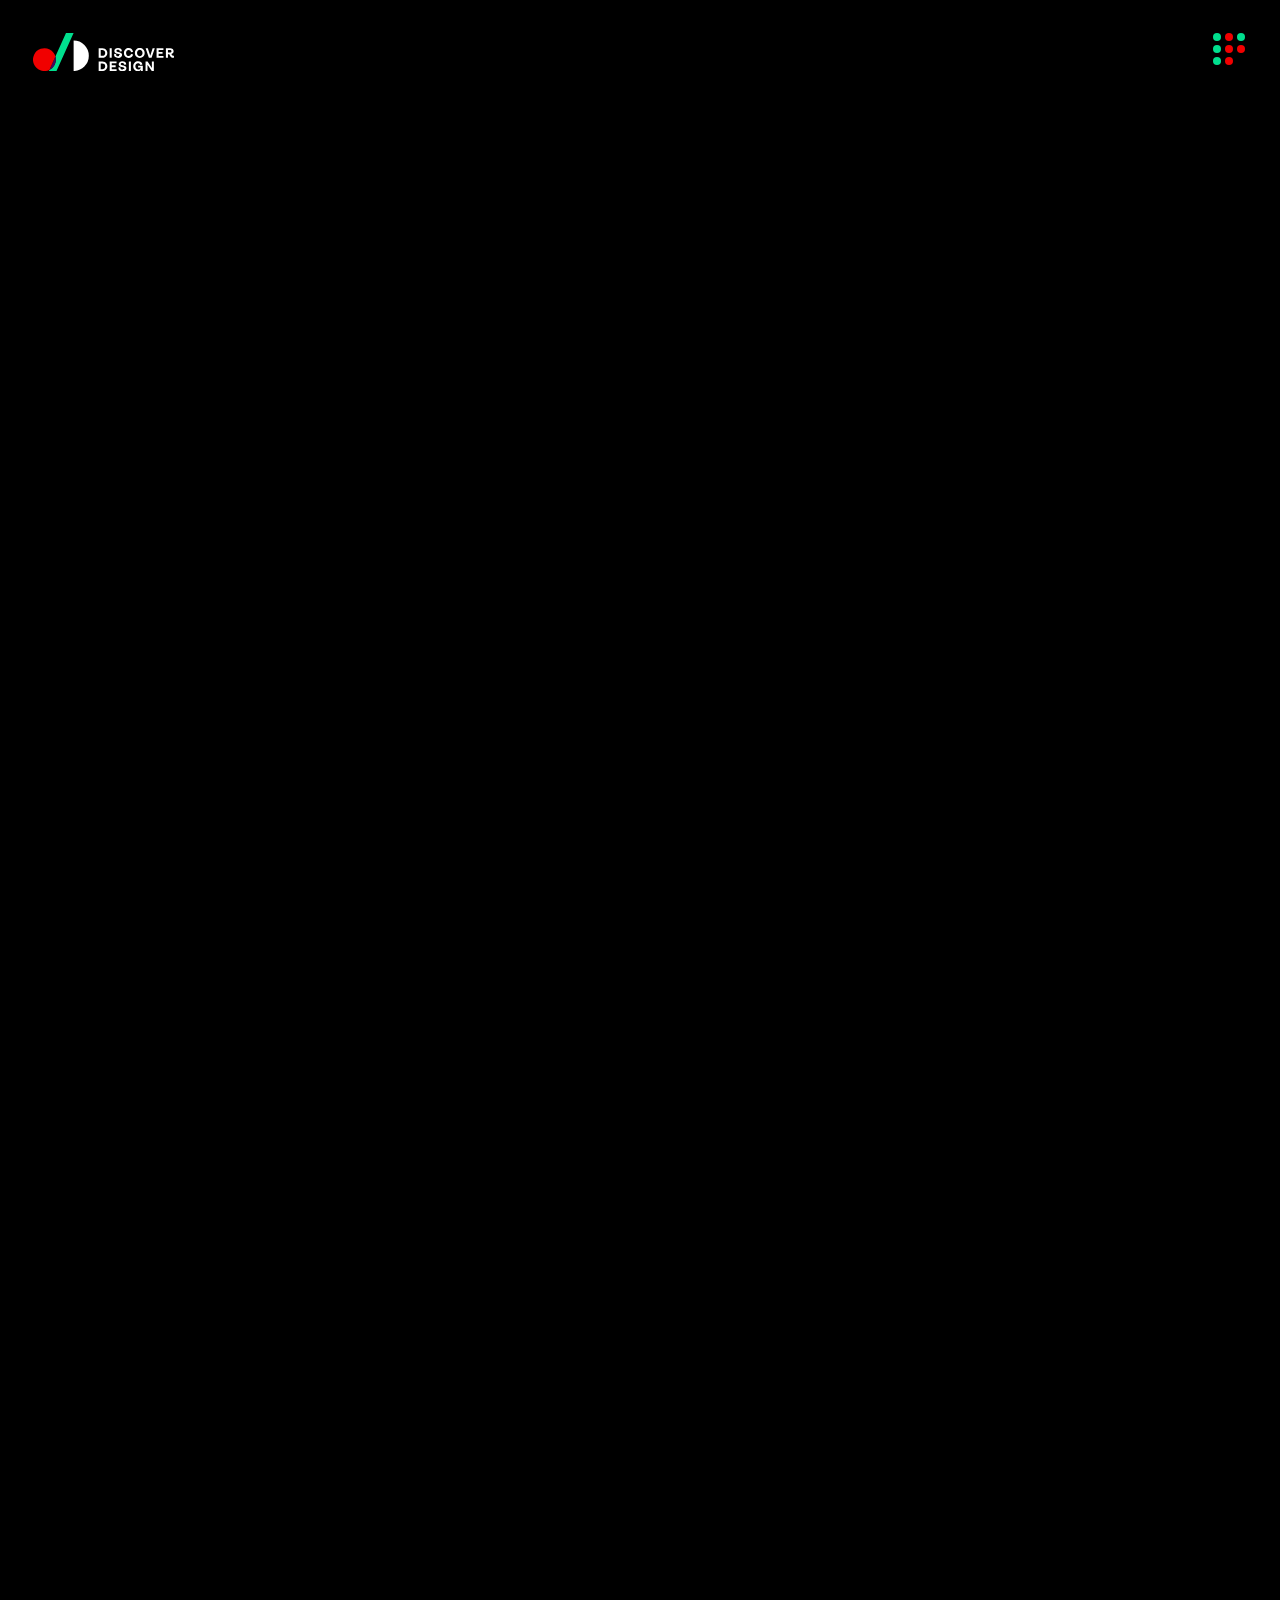
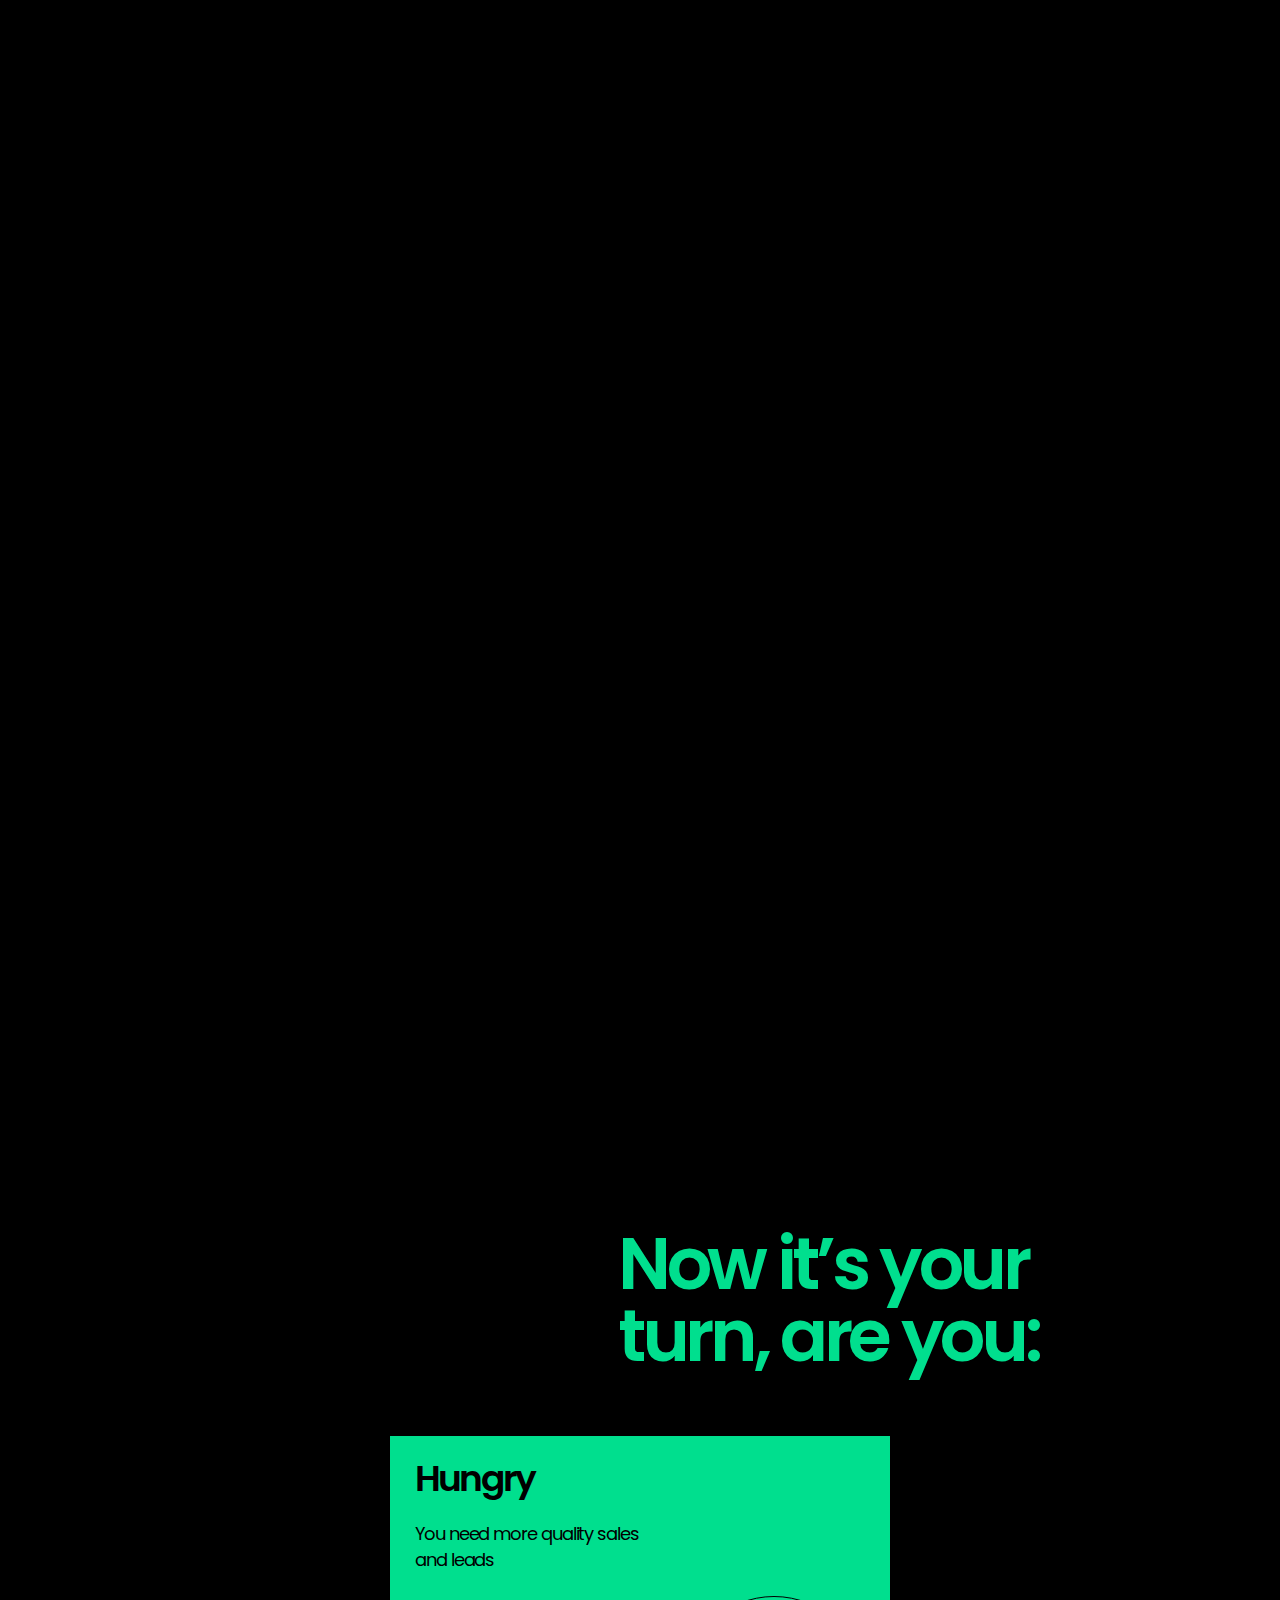
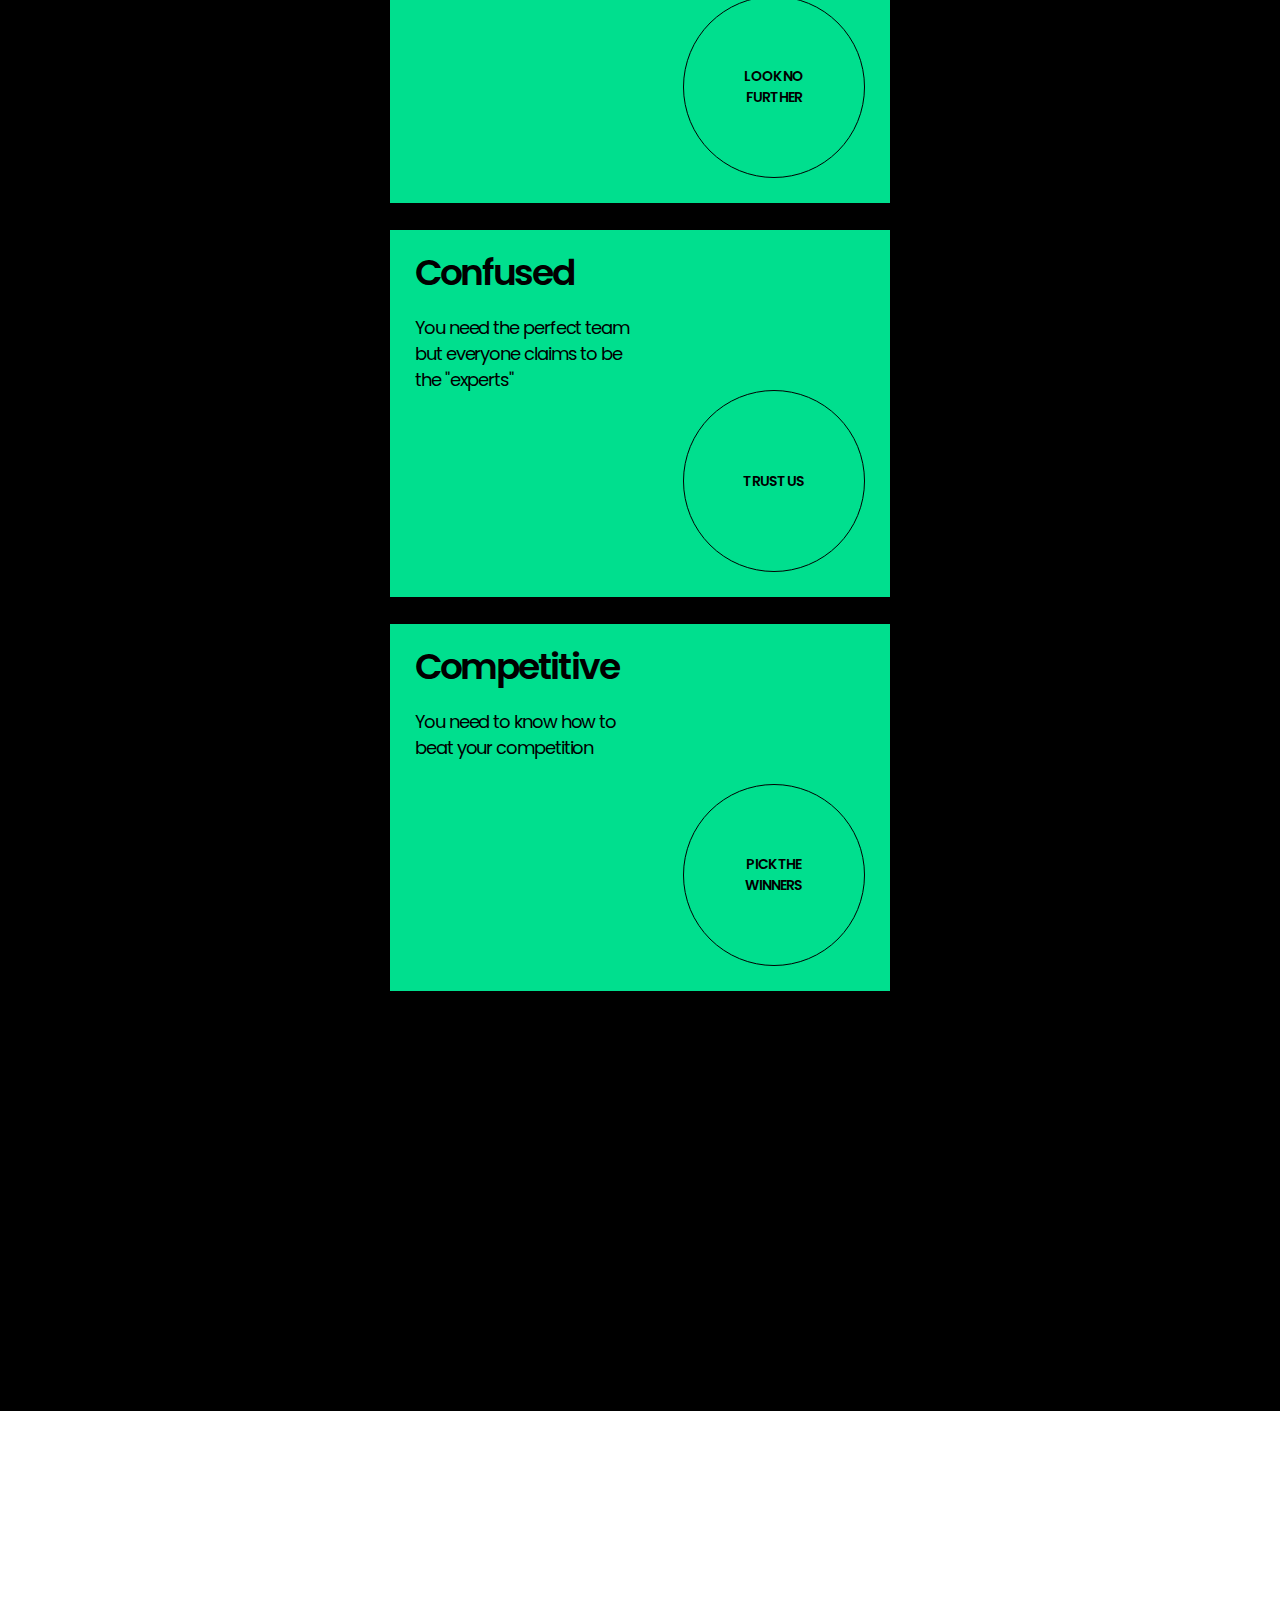
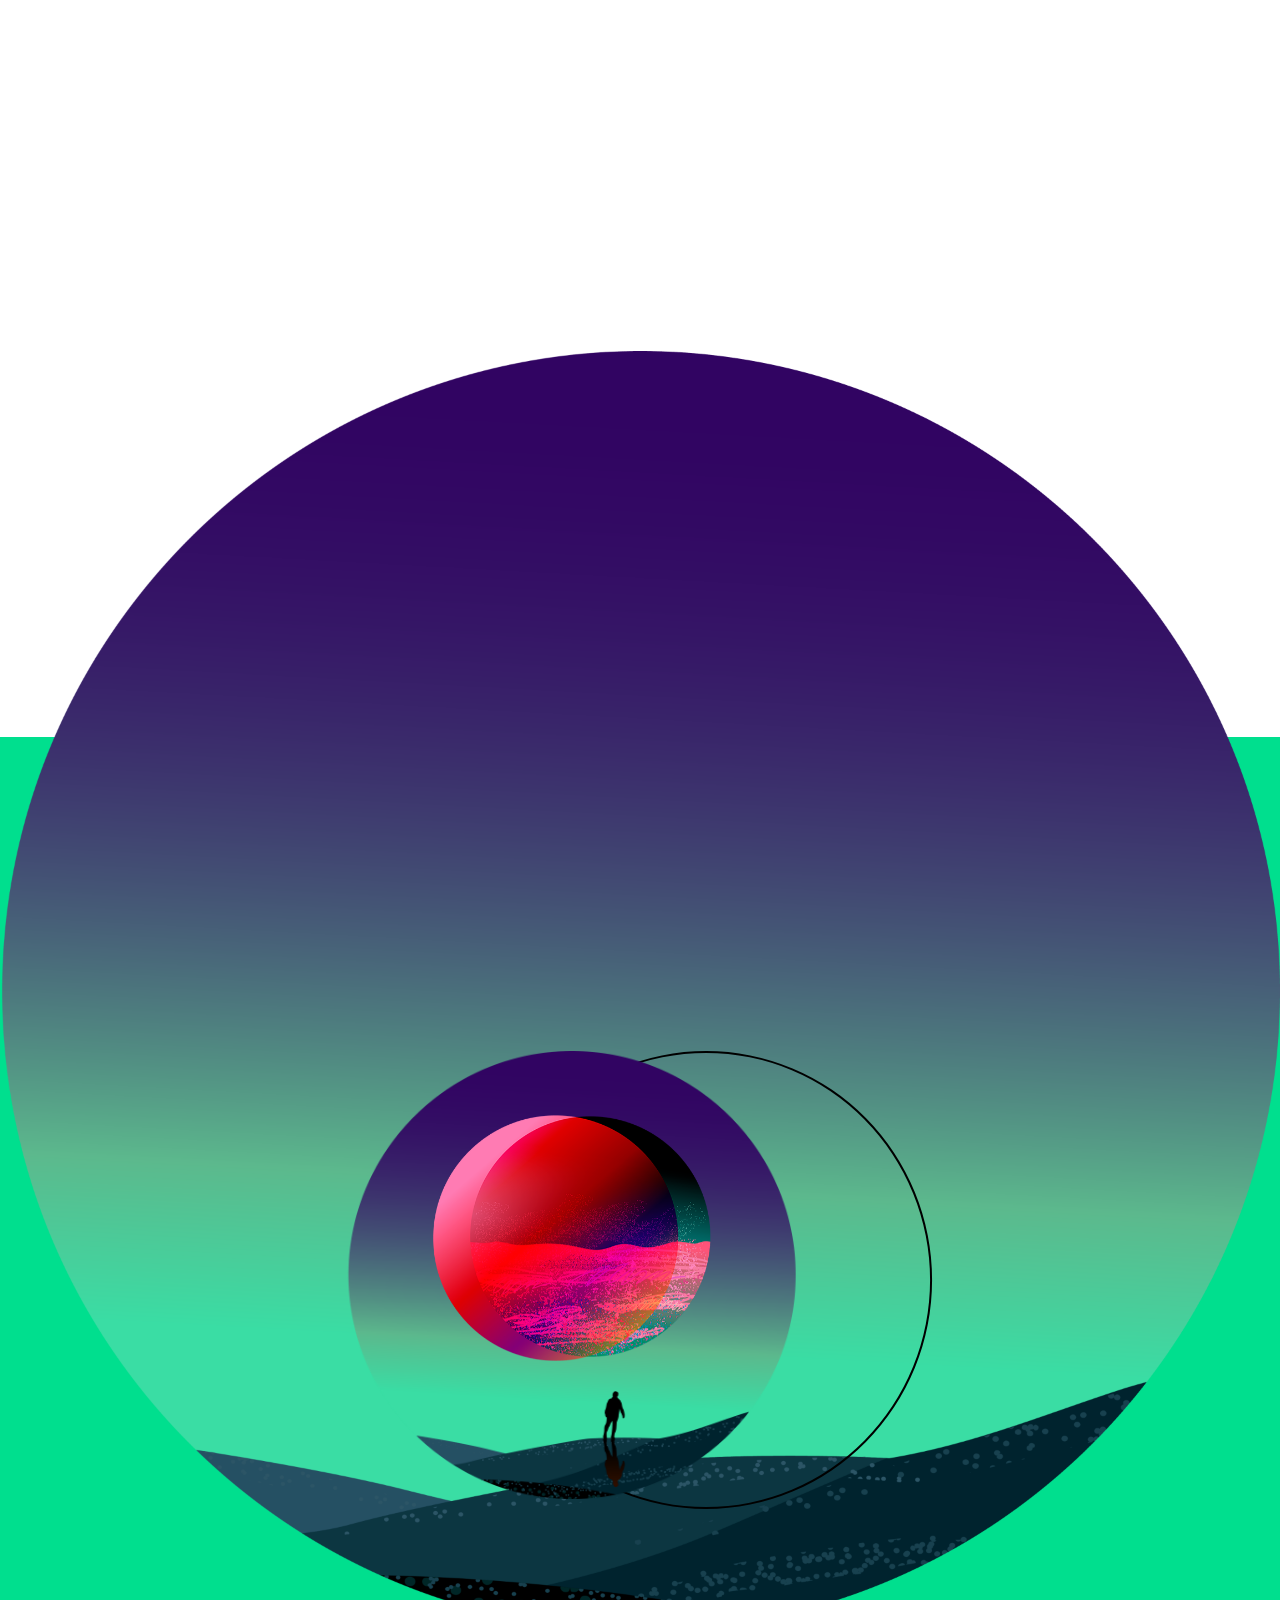
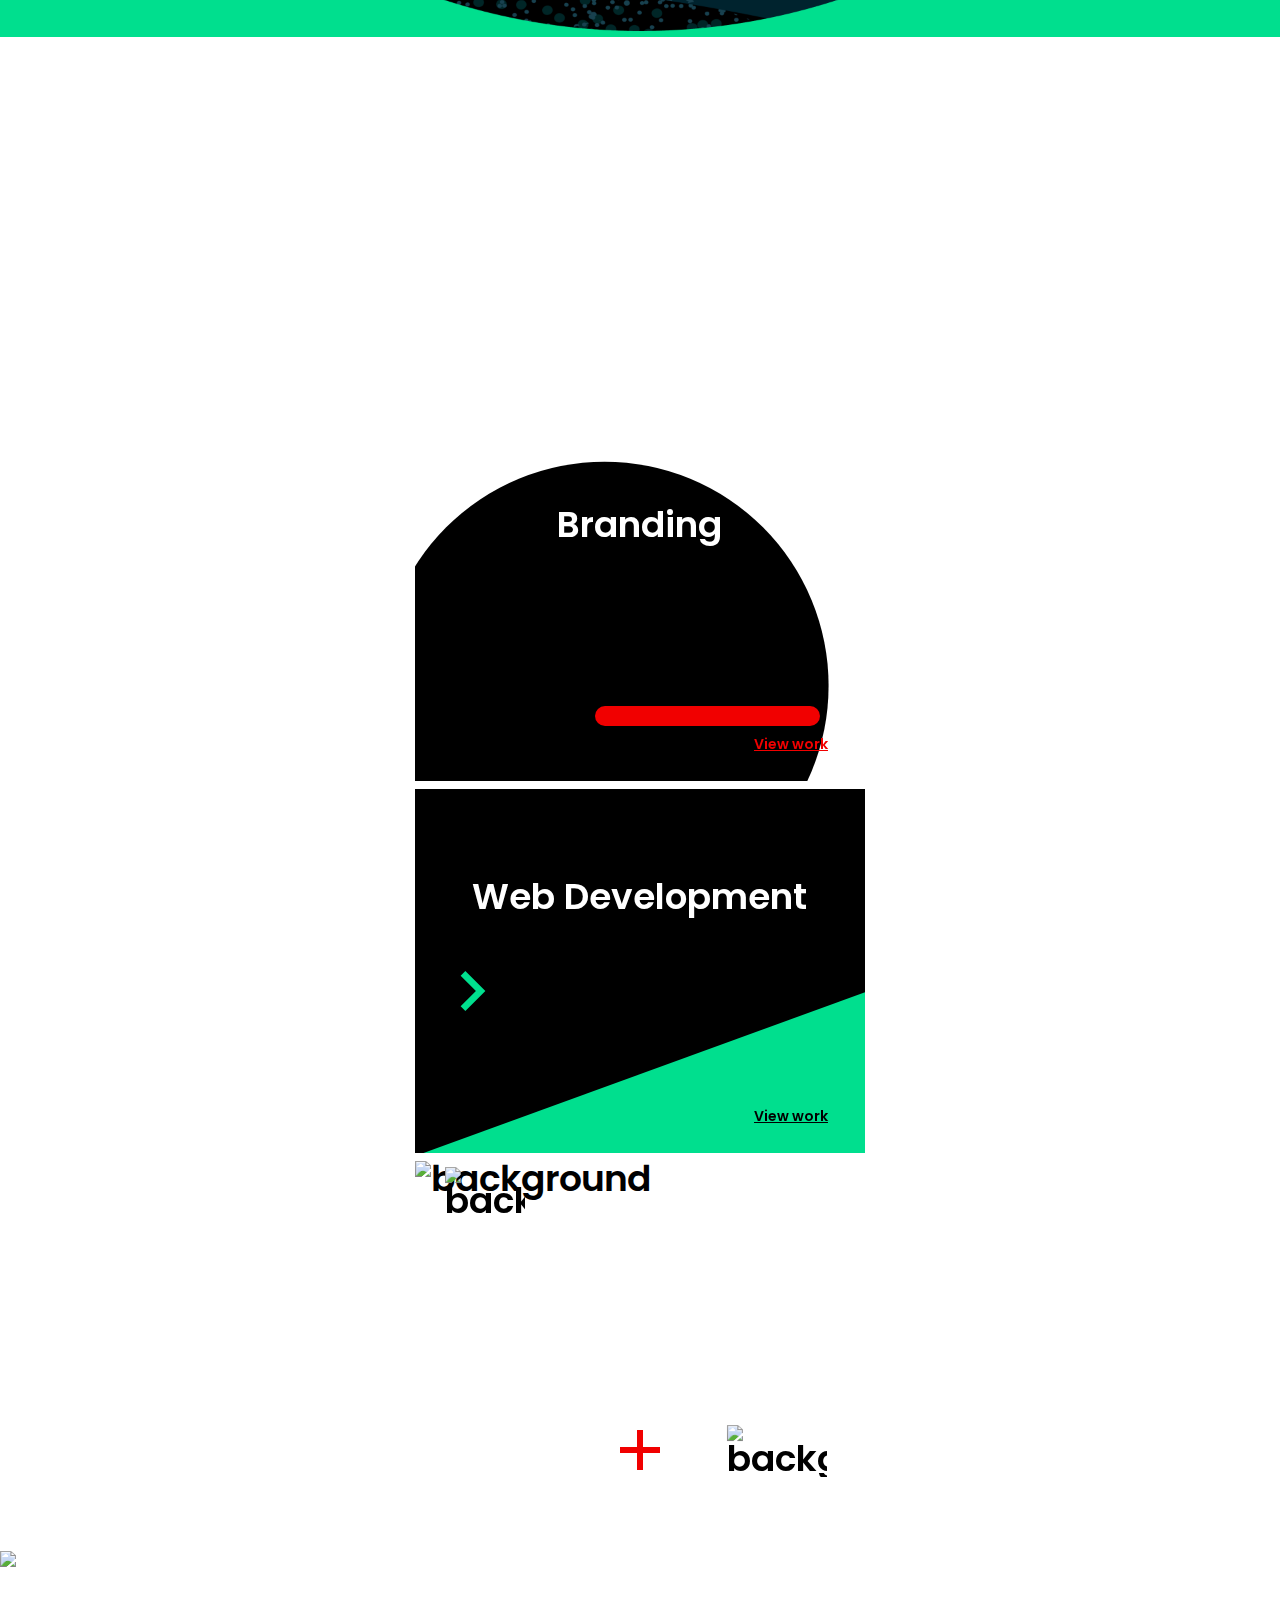
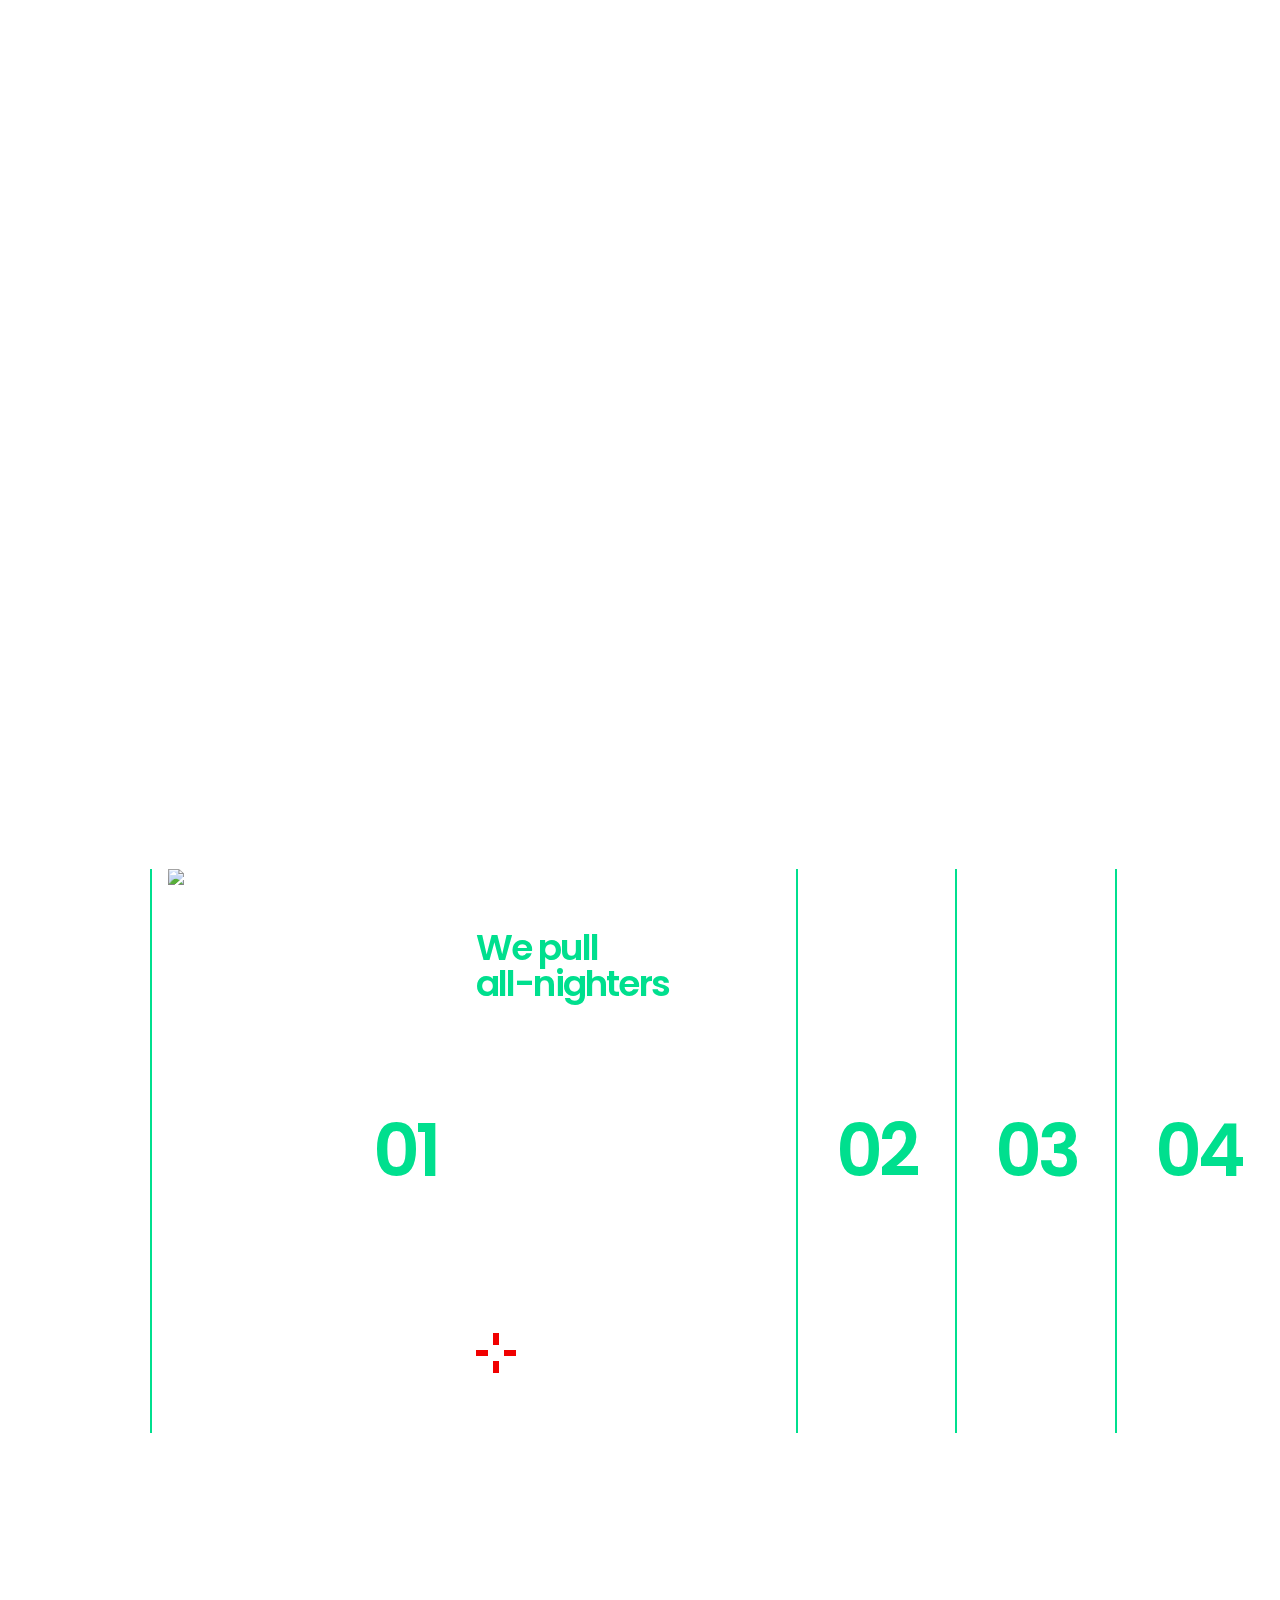
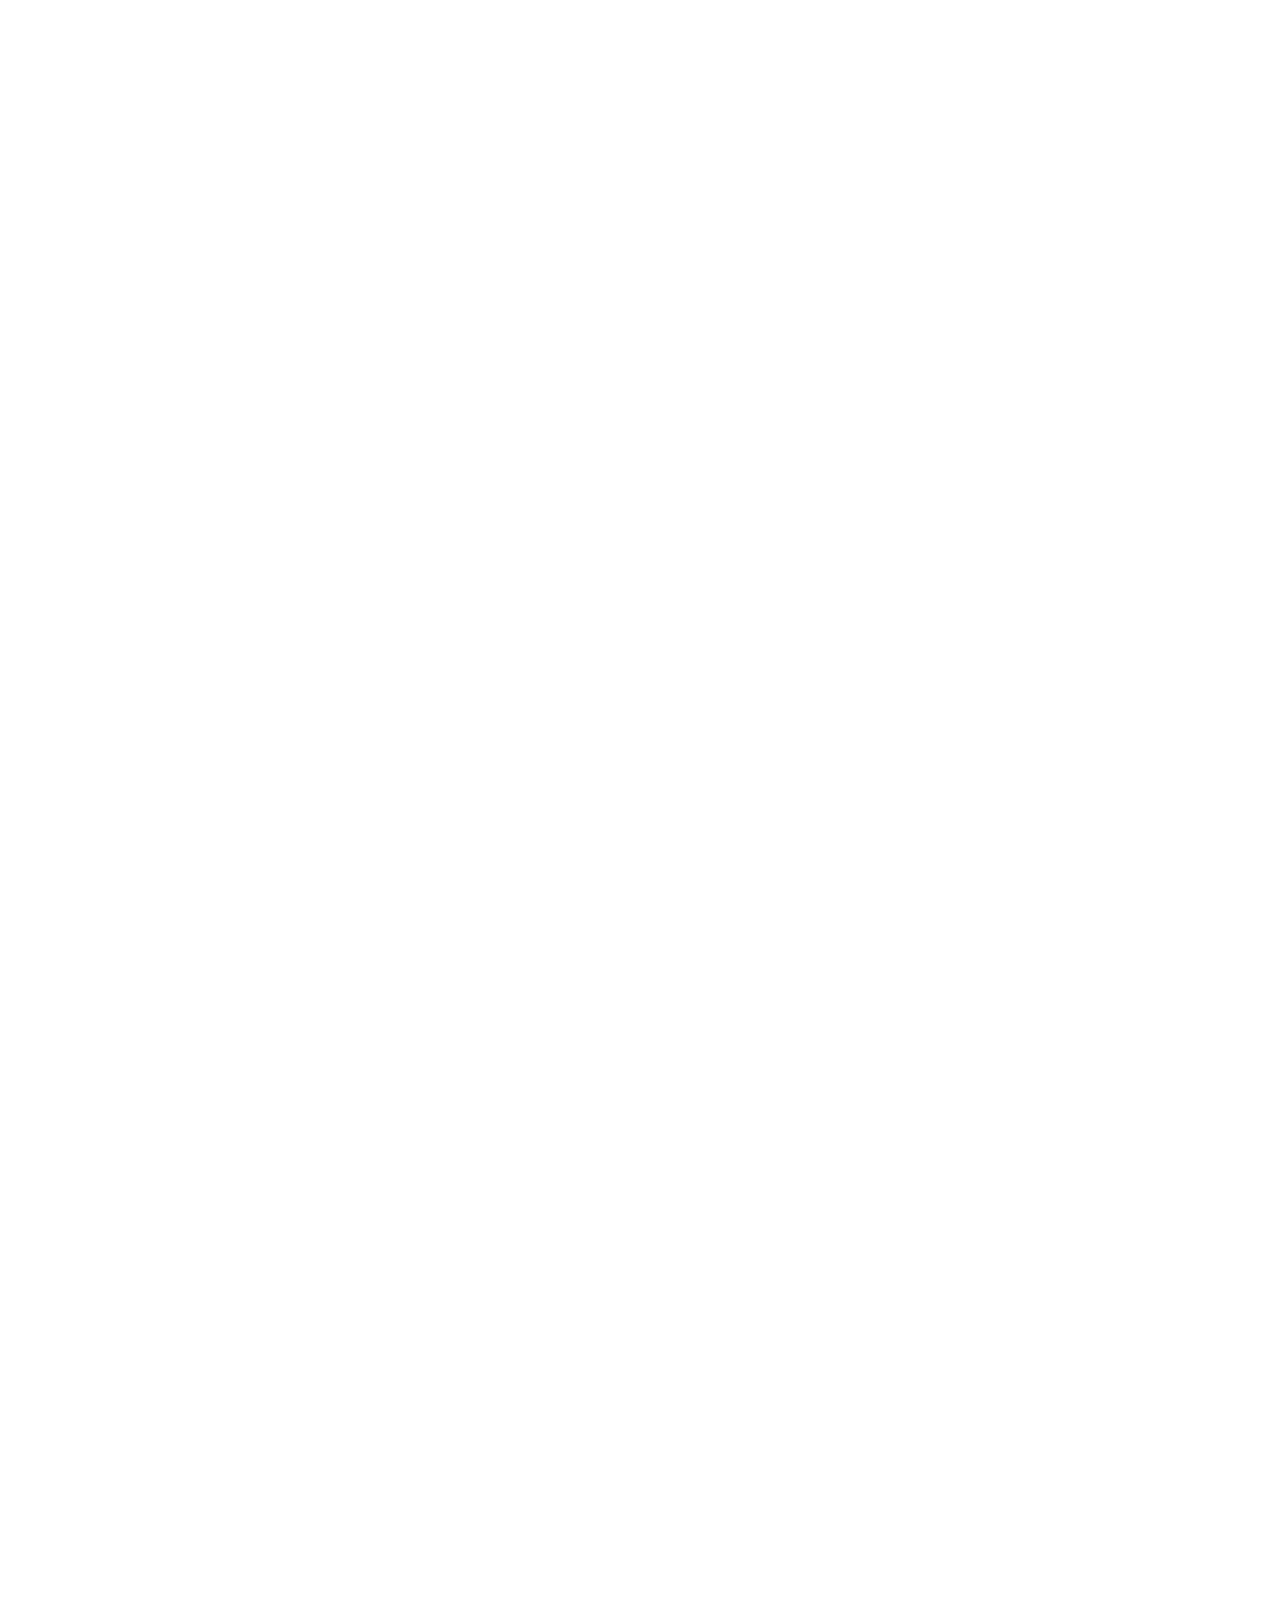
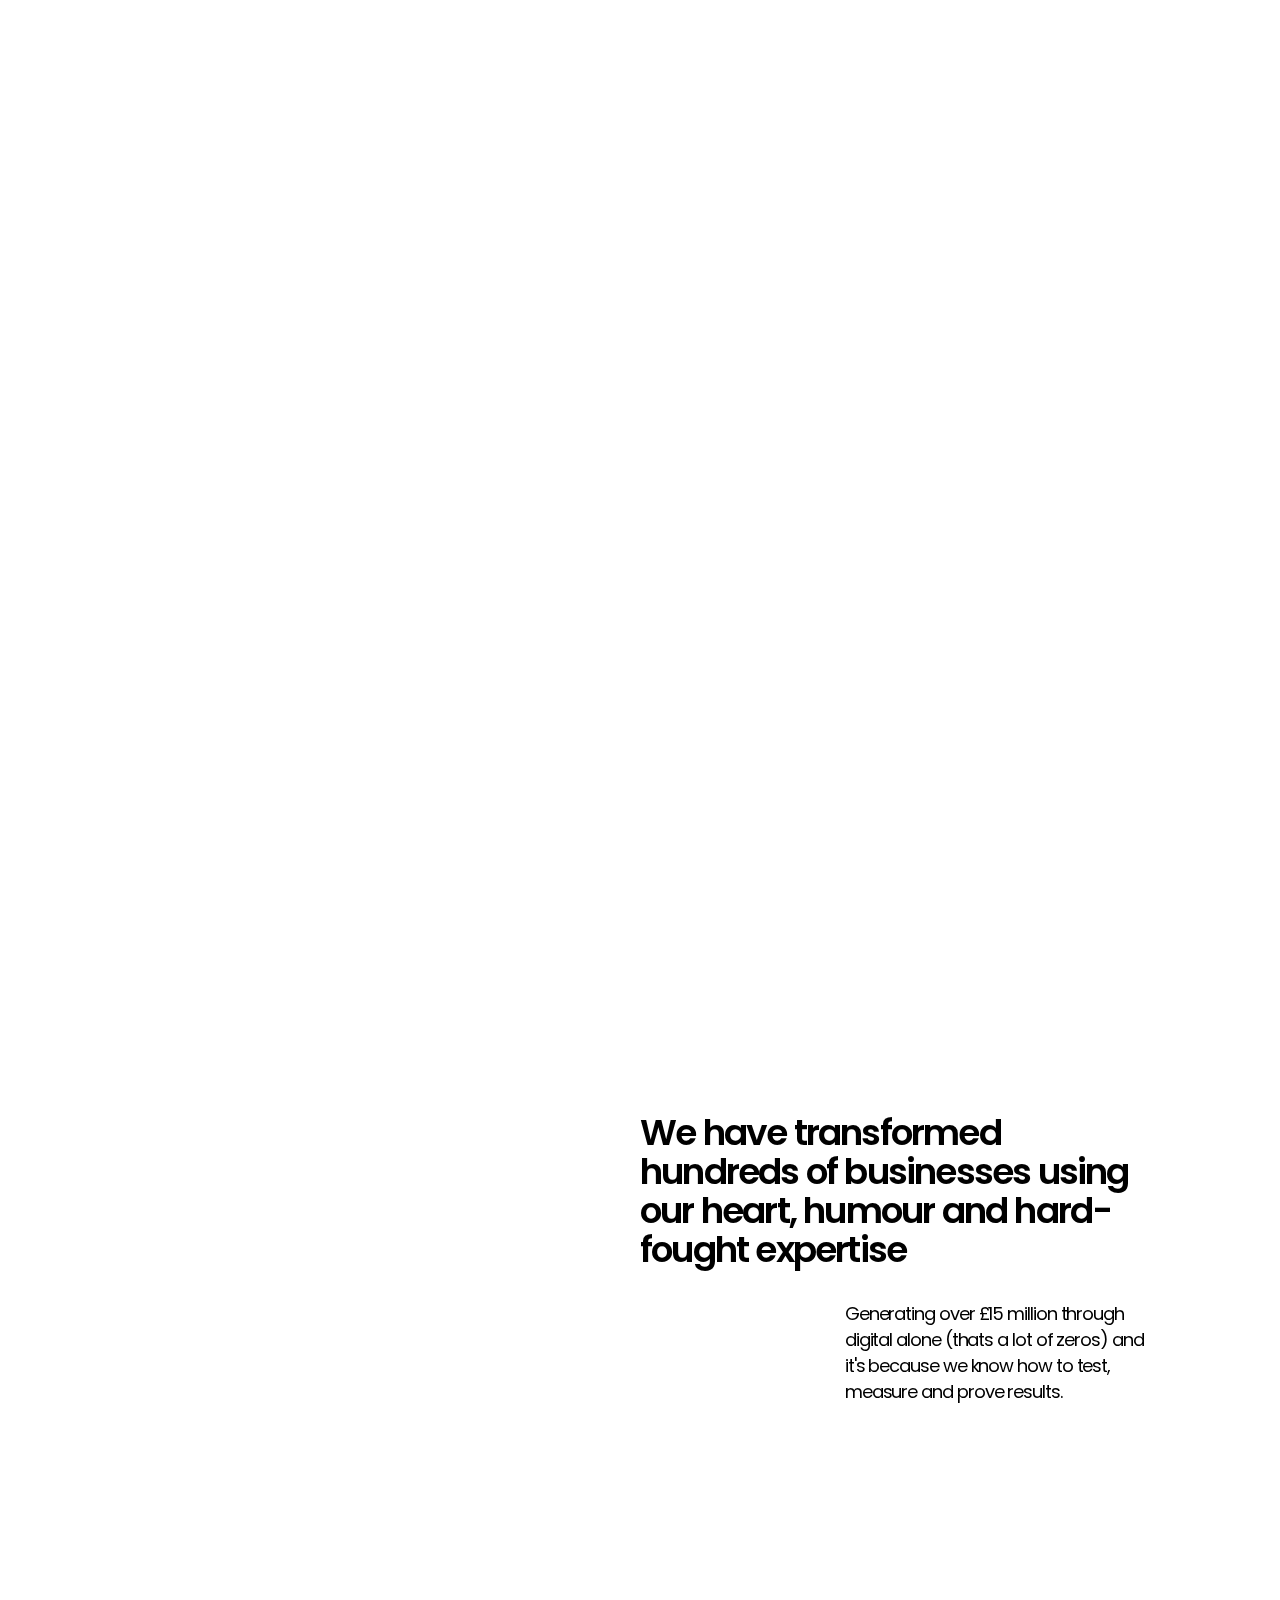
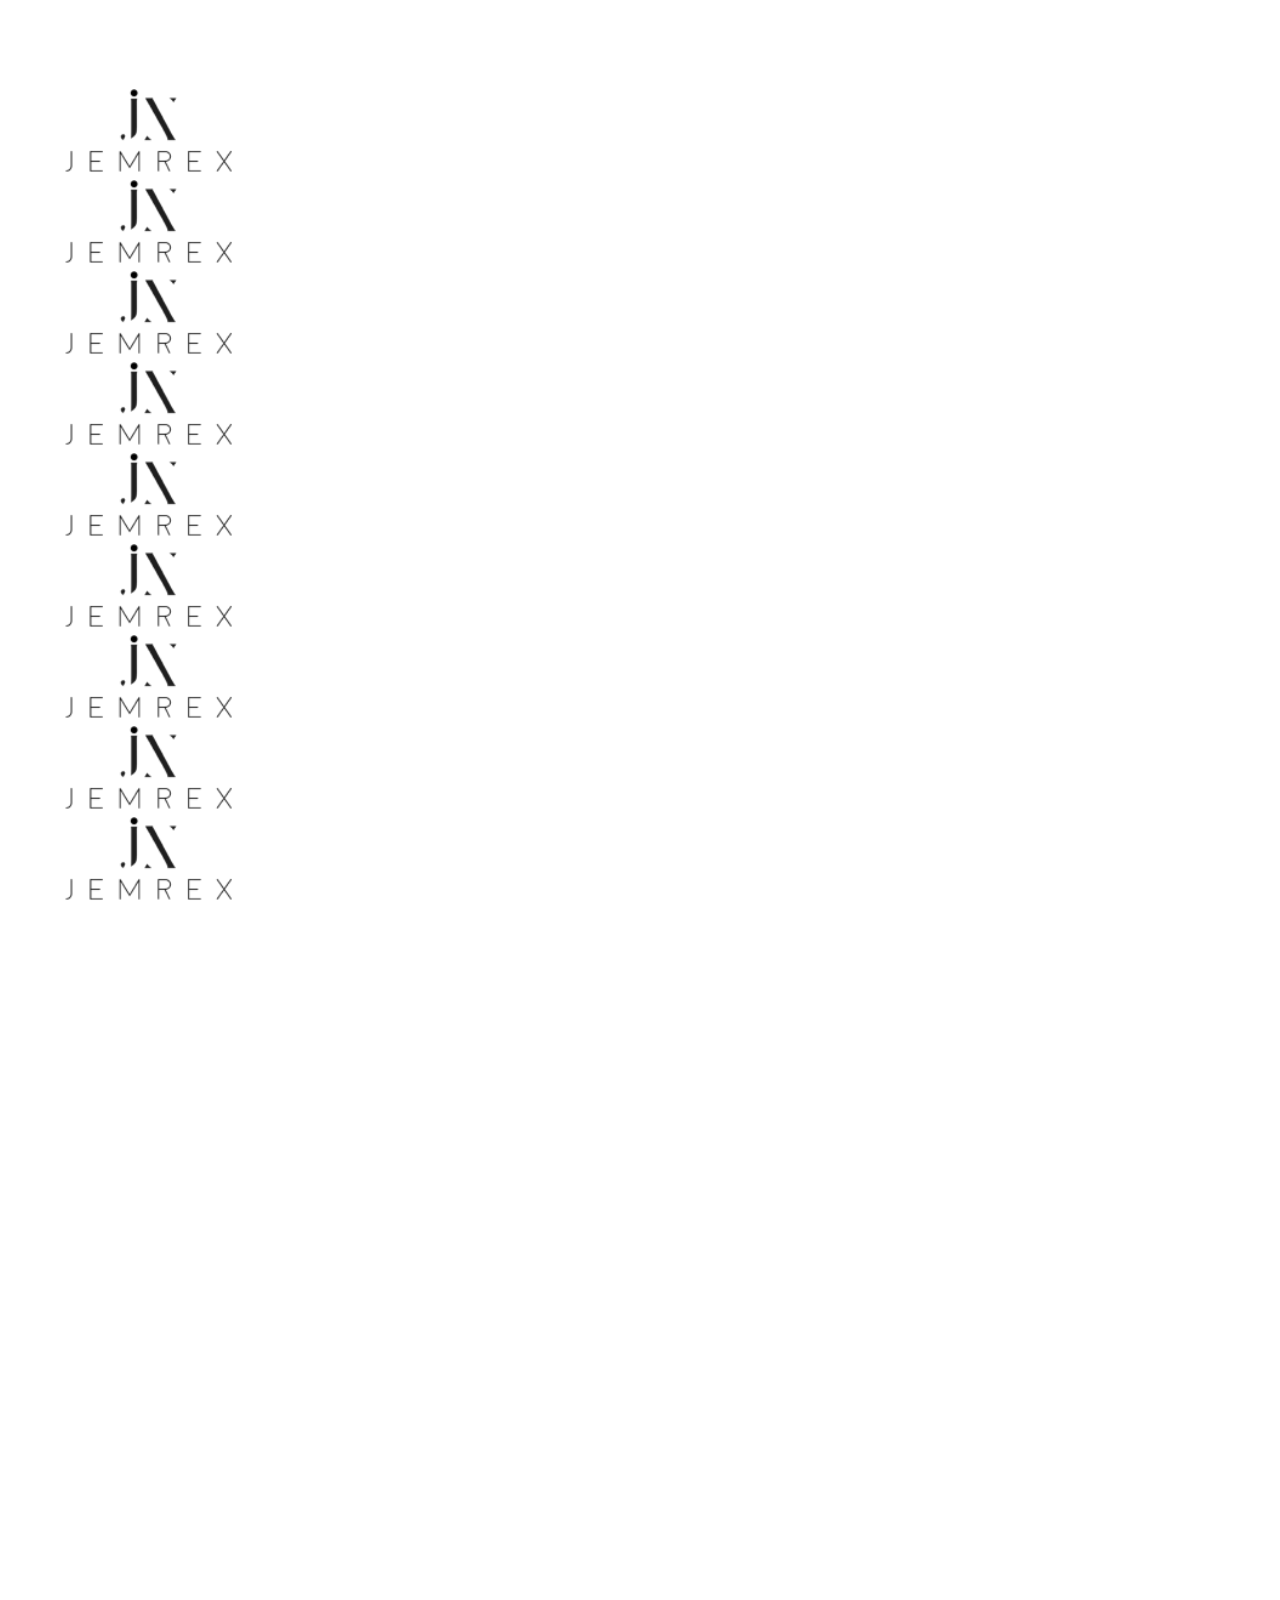
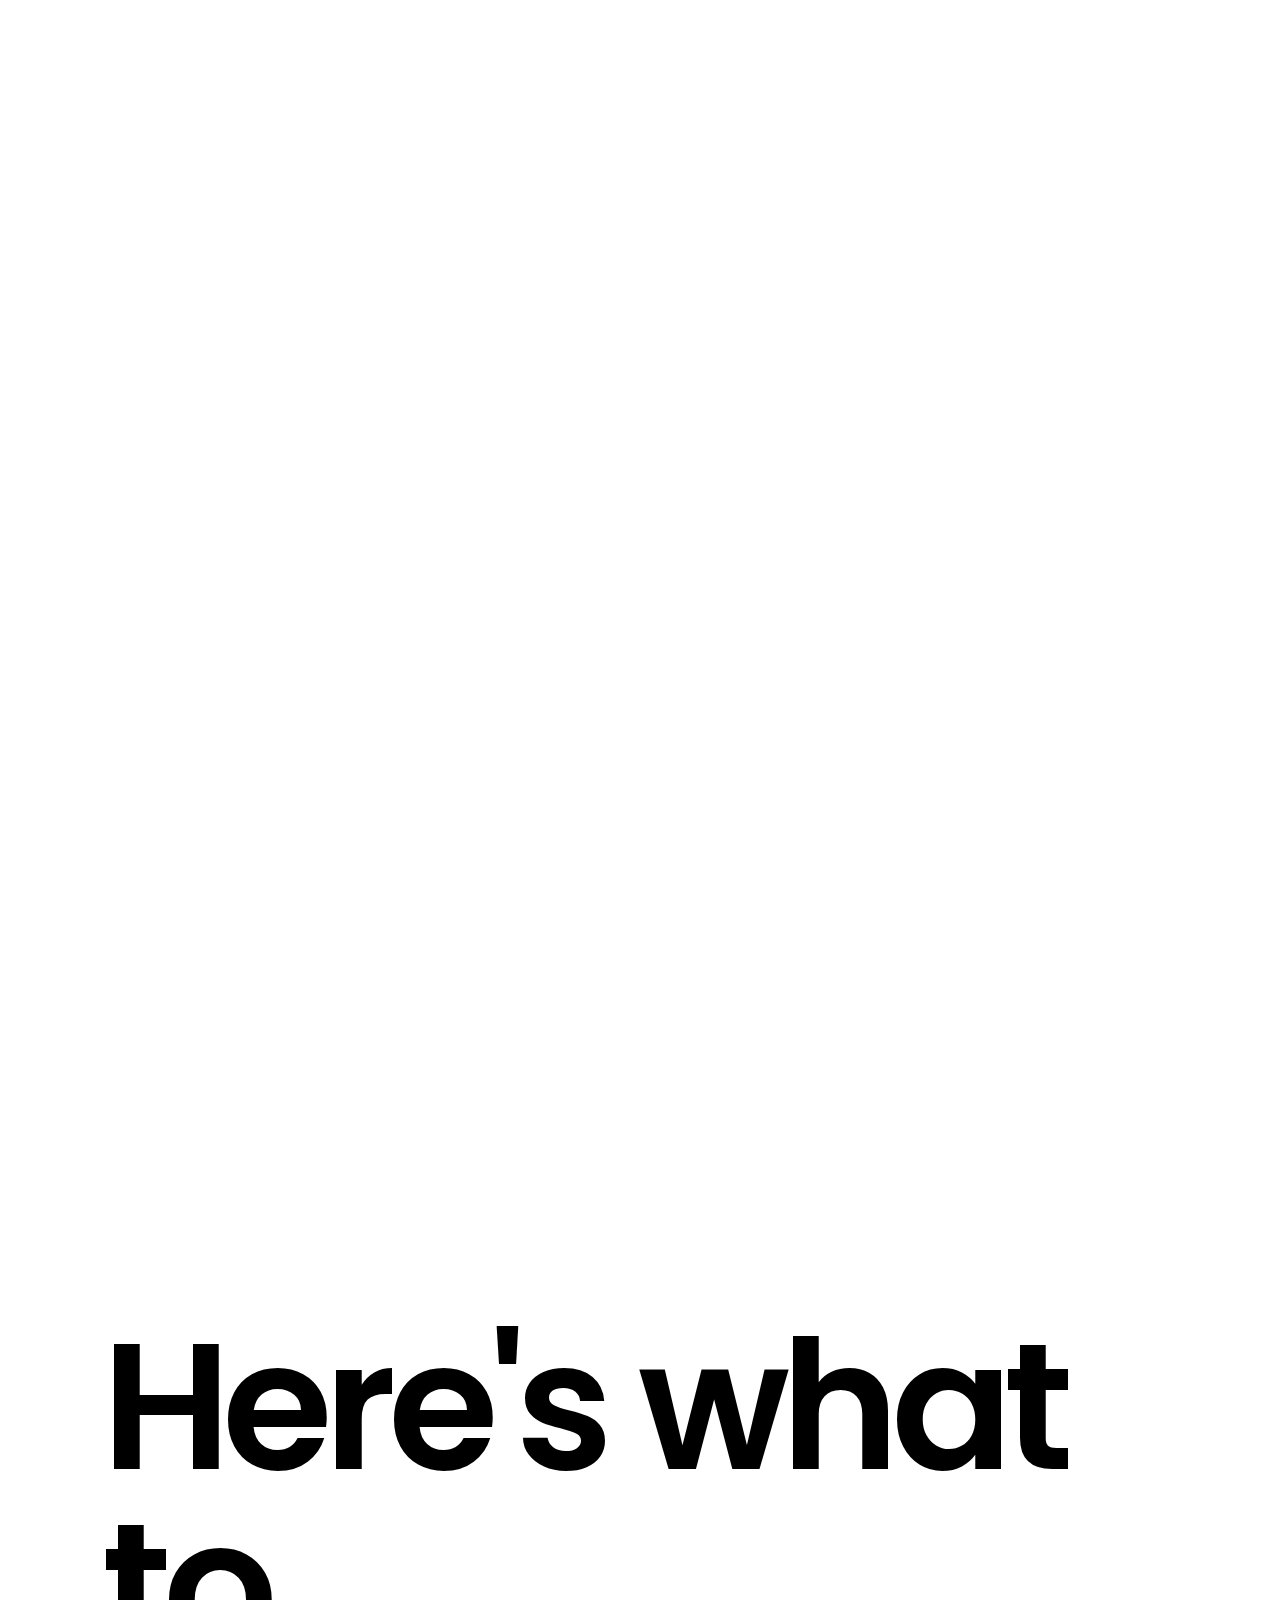
==== commit a2b73d09: "a" ====
--- a/index.html
+++ b/index.html
@@ -28,7 +28,7 @@
 <body>
     <header>
         <div class="header">
-            <div class="header__logo"><a href="#"></a><svg id="Layer_1" data-name="Layer 1"
+            <div class="header__logo"><div><a href="#"></a><svg id="Layer_1" data-name="Layer 1"
                     xmlns="http://www.w3.org/2000/svg" viewBox="0 0 741.01 201.01">
                     <defs>
                         <style>
@@ -94,7 +94,7 @@
                     <path class="cls-4" d="M1187.4,923l-31.61,70.24A60,60,0,1,1,1187.4,923Z"
                         transform="translate(-1069.63 -799.25)" />
                     <path class="cls-1" d="M1283.1,839.25a80,80,0,0,1,0,160Z" transform="translate(-1069.63 -799.25)" />
-                </svg></div>
+                </svg></div></div>
             <div class="header__button">
                 <div class="header__button_open">
                     <div class="header__button_1"></div>
@@ -144,7 +144,7 @@
                     </li>
                     <li class="nav__item">
                         <div class="nav__content">
-                            <a href="#"></a>
+                            <a href="our-work.html"></a>
                             <div class="nav__hover">
                                 <div>Our work</div>
                                 <div class="green">Our work</div>
@@ -153,7 +153,7 @@
                     </li>
                     <li class="nav__item">
                         <div class="nav__content">
-                            <a href="#"></a>
+                            <a href="contact.html"></a>
                             <div class="nav__hover">
                                 <div>Contact</div>
                                 <div class="green">Contact</div>
--- a/assets/css/style.css
+++ b/assets/css/style.css
@@ -140,22 +140,17 @@
   border-spacing: 0;
 }
 
-.header {
+.header__logo {
   position: fixed;
-  display: -webkit-box;
-  display: -ms-flexbox;
-  display: flex;
-  -webkit-box-pack: justify;
-      -ms-flex-pack: justify;
-          justify-content: space-between;
-  width: 100%;
+  top: 0;
+  left: 0;
   z-index: 90;
-}
-
-.header__logo {
   width: 141px;
   height: auto;
   margin: 33px;
+}
+
+.header__logo div {
   position: relative;
 }
 
@@ -169,7 +164,9 @@
 
 .header__button {
   cursor: pointer;
-  position: relative;
+  position: fixed;
+  right: 0;
+  top: 0;
   width: 36px;
   height: 36px;
   margin: 33px;
@@ -387,6 +384,7 @@
   right: 0;
   top: 0;
   height: 100vh;
+  border-left: 2px solid #000000;
   width: 0;
   background-color: #ffffff;
   z-index: 89;
--- a/assets/css/home/style.css
+++ b/assets/css/home/style.css
@@ -79,6 +79,7 @@
   -webkit-transform: translateY(-50%);
           transform: translateY(-50%);
   letter-spacing: -0.06em;
+  opacity: 0;
 }
 
 .hero__item div {
@@ -114,11 +115,13 @@
   left: 62px;
   font-size: 36px;
   overflow: hidden;
+  opacity: 0;
 }
 
 .hero__image {
   -o-object-fit: contain;
      object-fit: contain;
+  opacity: 0;
   height: 60%;
   width: auto;
 }
@@ -139,6 +142,7 @@
 }
 
 .hero__image_1 {
+  opacity: 1;
   visibility: hidden;
   -webkit-animation: HeroImage 1s ease-in-out;
           animation: HeroImage 1s ease-in-out;
@@ -216,6 +220,12 @@
 .animate {
   -webkit-animation: none !important;
           animation: none !important;
+}
+
+@media screen and (max-width: 320px) {
+  .hero {
+    font-size: 64px;
+  }
 }
 
 @-webkit-keyframes Herotext {
@@ -430,7 +440,7 @@
   .cards_space {
     height: 0%;
     position: absolute;
-    bottom: 0;
+    bottom: -10px;
     left: 0;
     width: 100%;
     background-color: #00df8e;
@@ -1069,6 +1079,7 @@
   color: #00df8e;
   margin-bottom: 35px;
   width: 300px;
+  word-wrap: break-word;
 }
 
 .slide__description {
@@ -1094,7 +1105,7 @@
     height: 200vh;
   }
   .why__title {
-    padding-top: 0;
+    padding-top: 20px;
     font-size: 1em;
     line-height: 35px;
     width: 90%;
@@ -1114,7 +1125,7 @@
     text-transform: uppercase;
   }
   .why_sticky {
-    height: 100vh;
+    min-height: 100vh;
     display: -webkit-box;
     display: -ms-flexbox;
     display: flex;
@@ -1175,6 +1186,12 @@
   }
 }
 
+@media screen and (max-height: 580px) {
+  .slide__description {
+    font-size: 16px;
+  }
+}
+
 .clients {
   padding-top: 180px;
 }
@@ -1237,8 +1254,8 @@
 }
 
 .clients img {
-  width: 140px;
-  height: 70px;
+  width: 170px;
+  height: inherit;
   -o-object-fit: contain;
      object-fit: contain;
 }
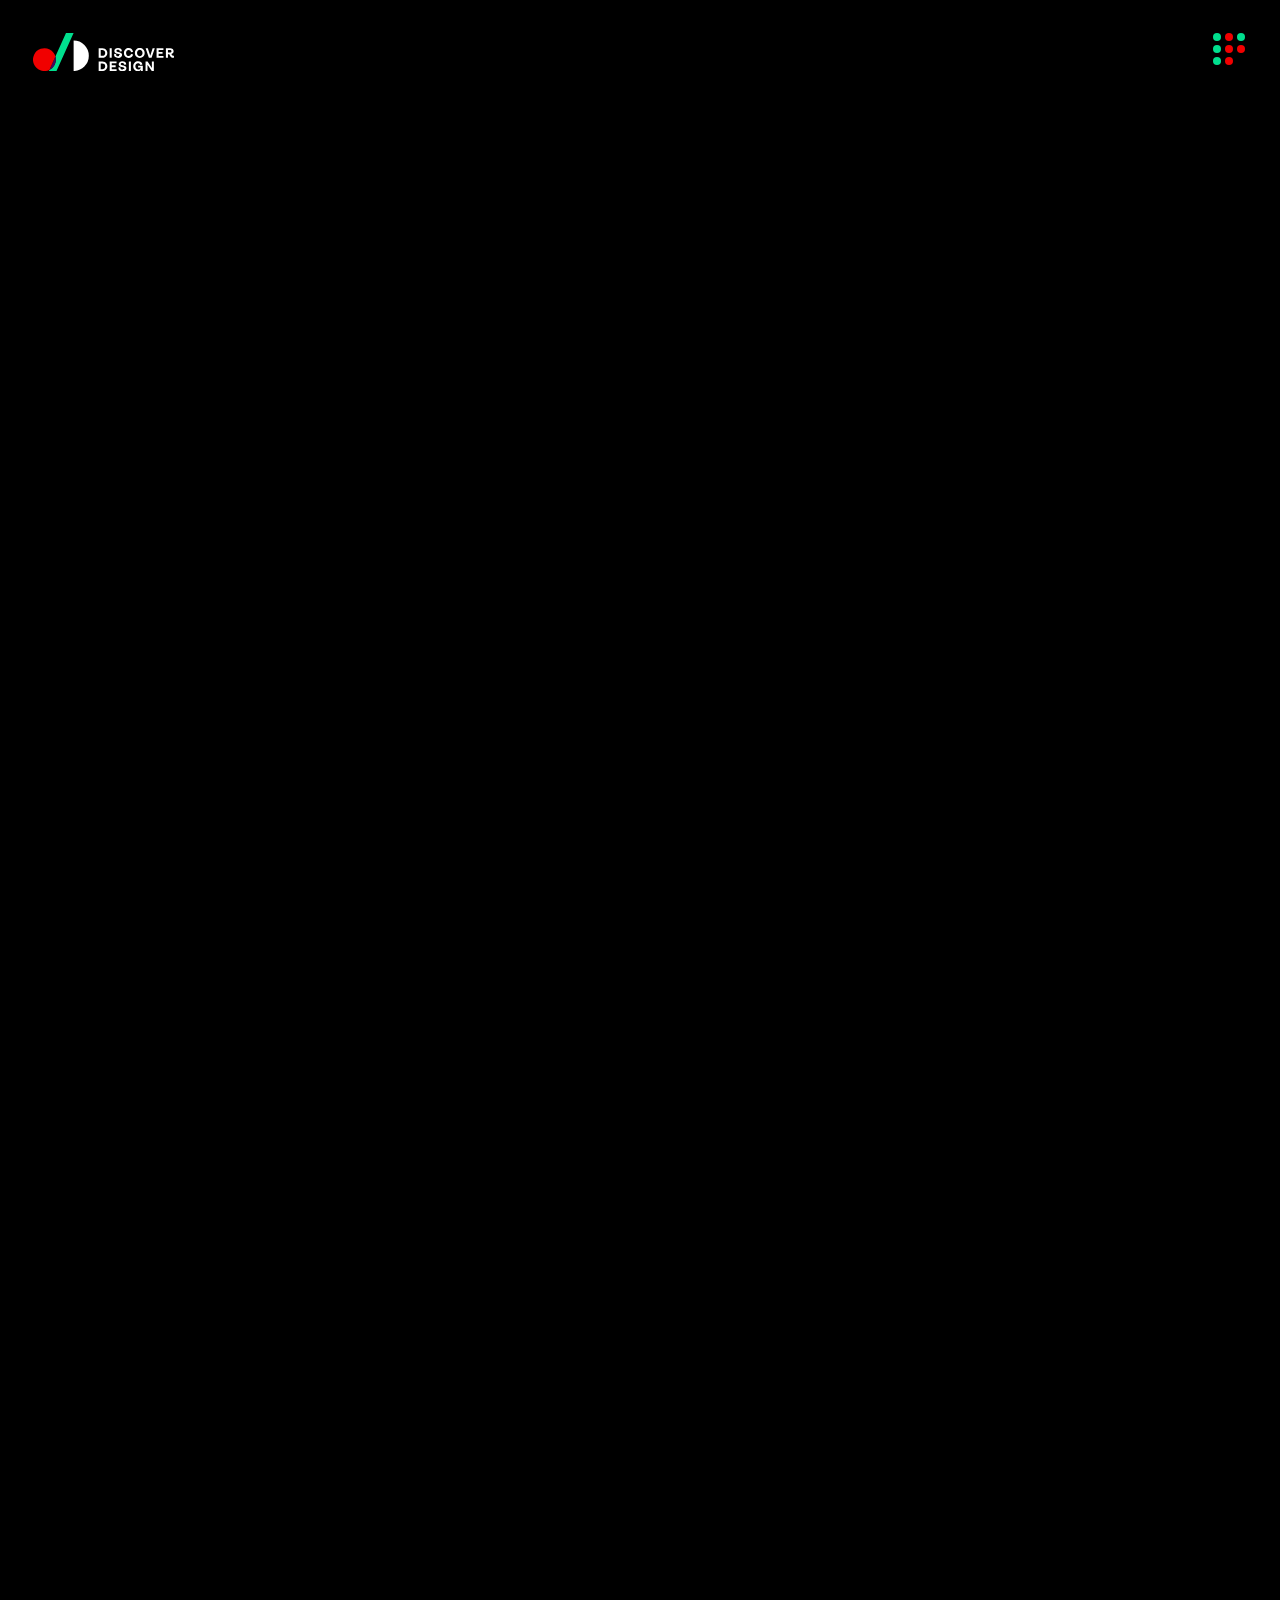
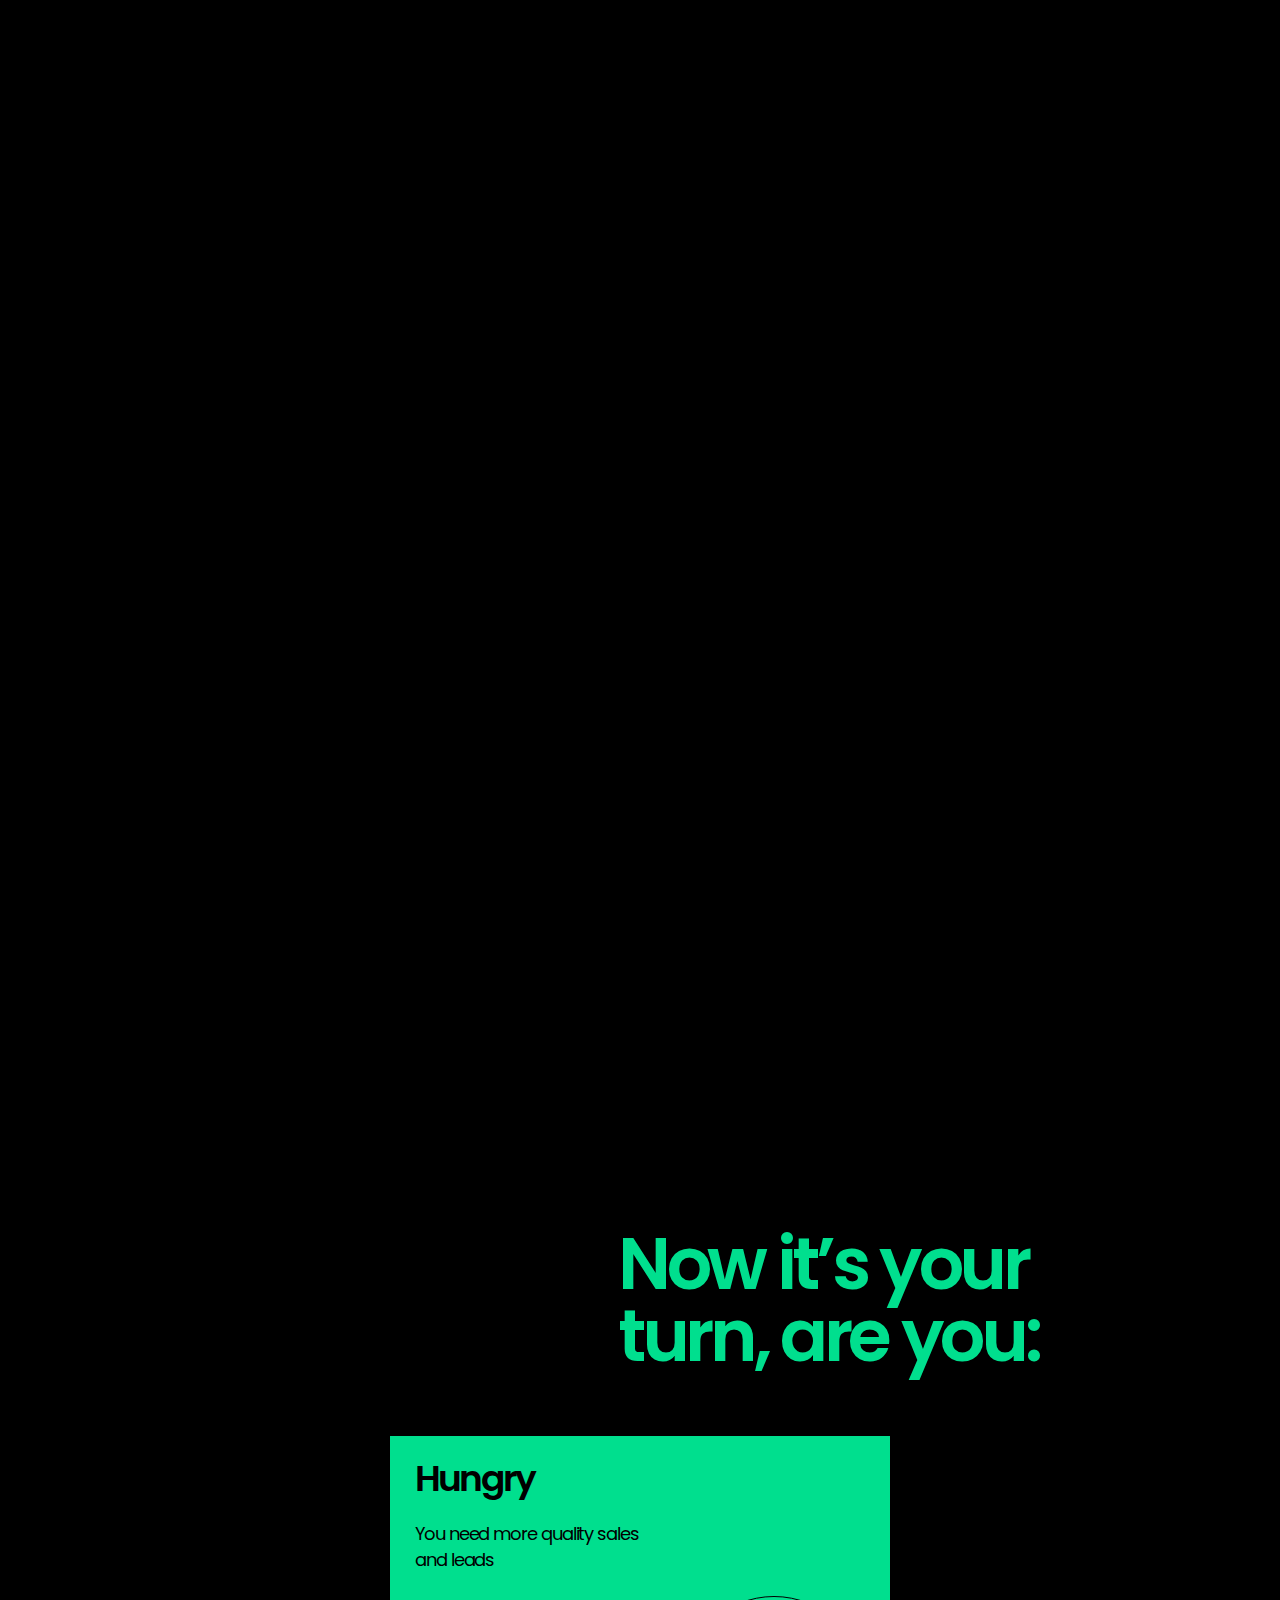
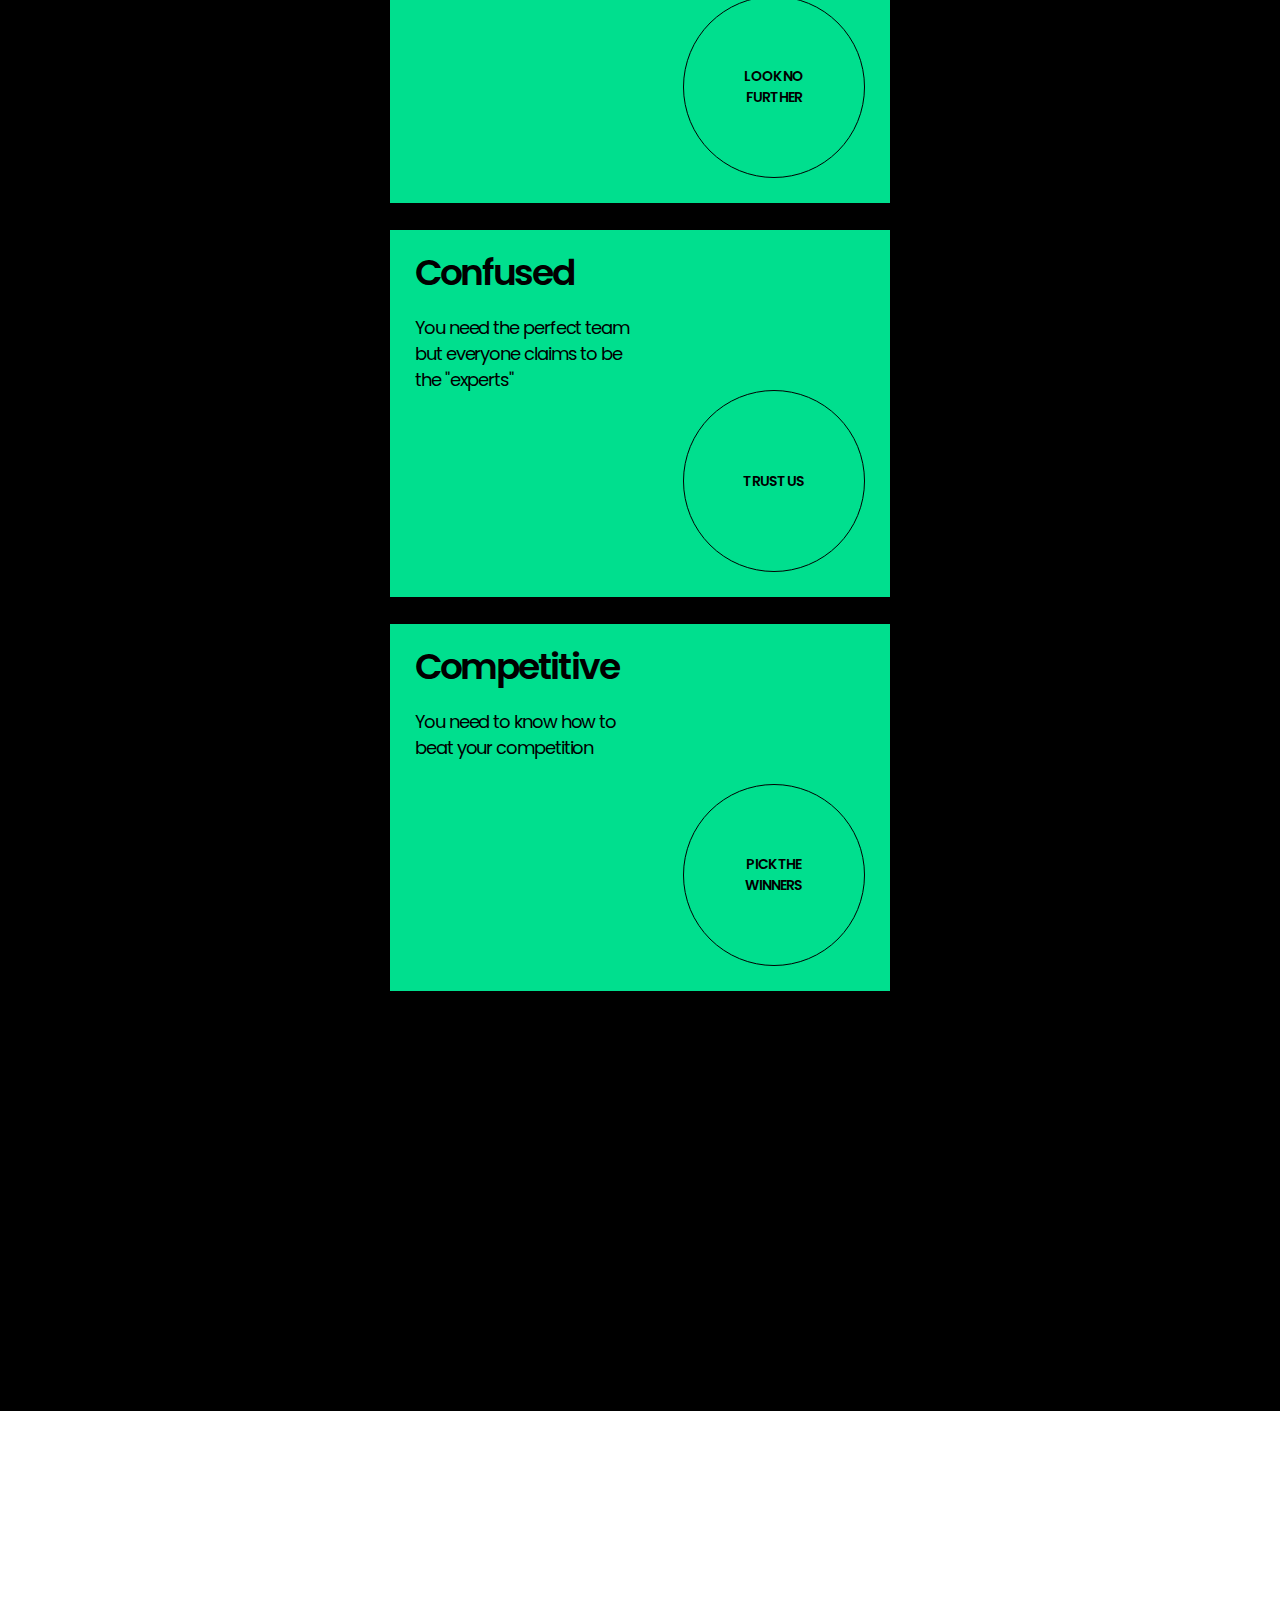
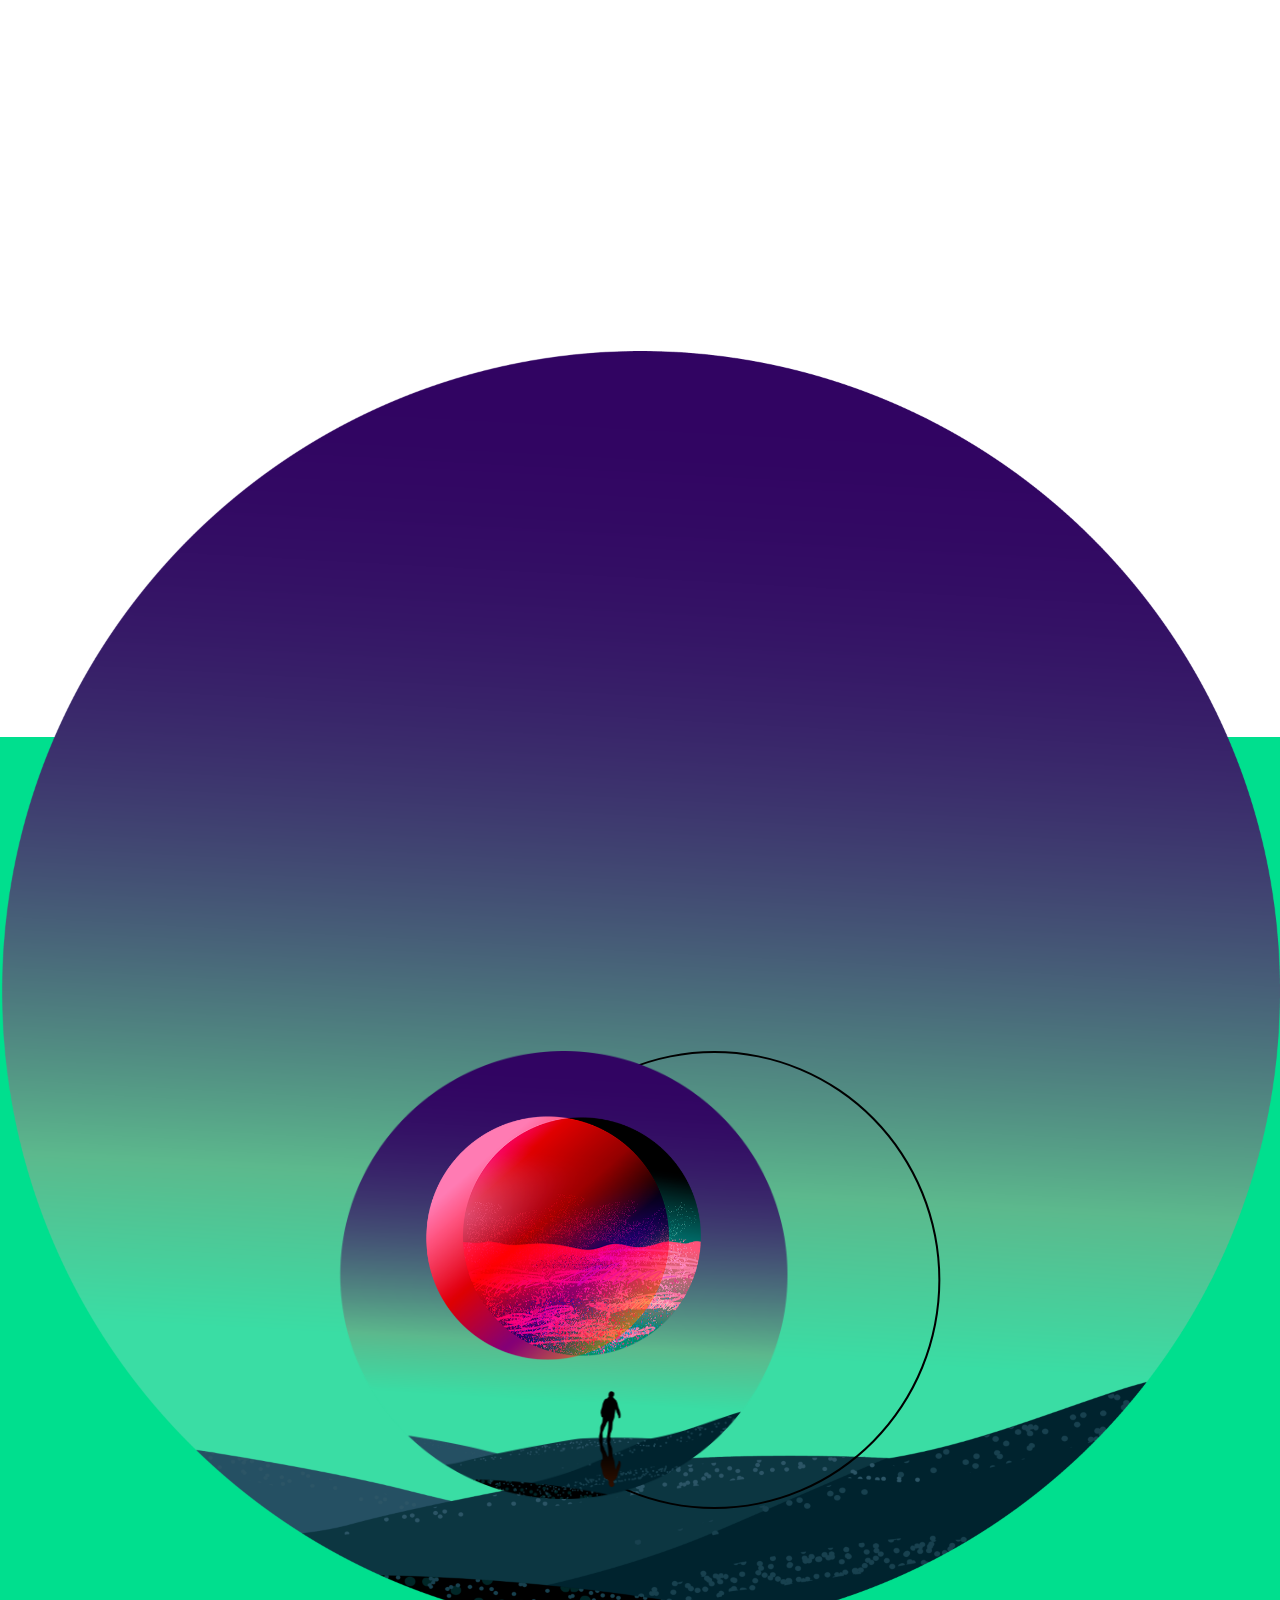
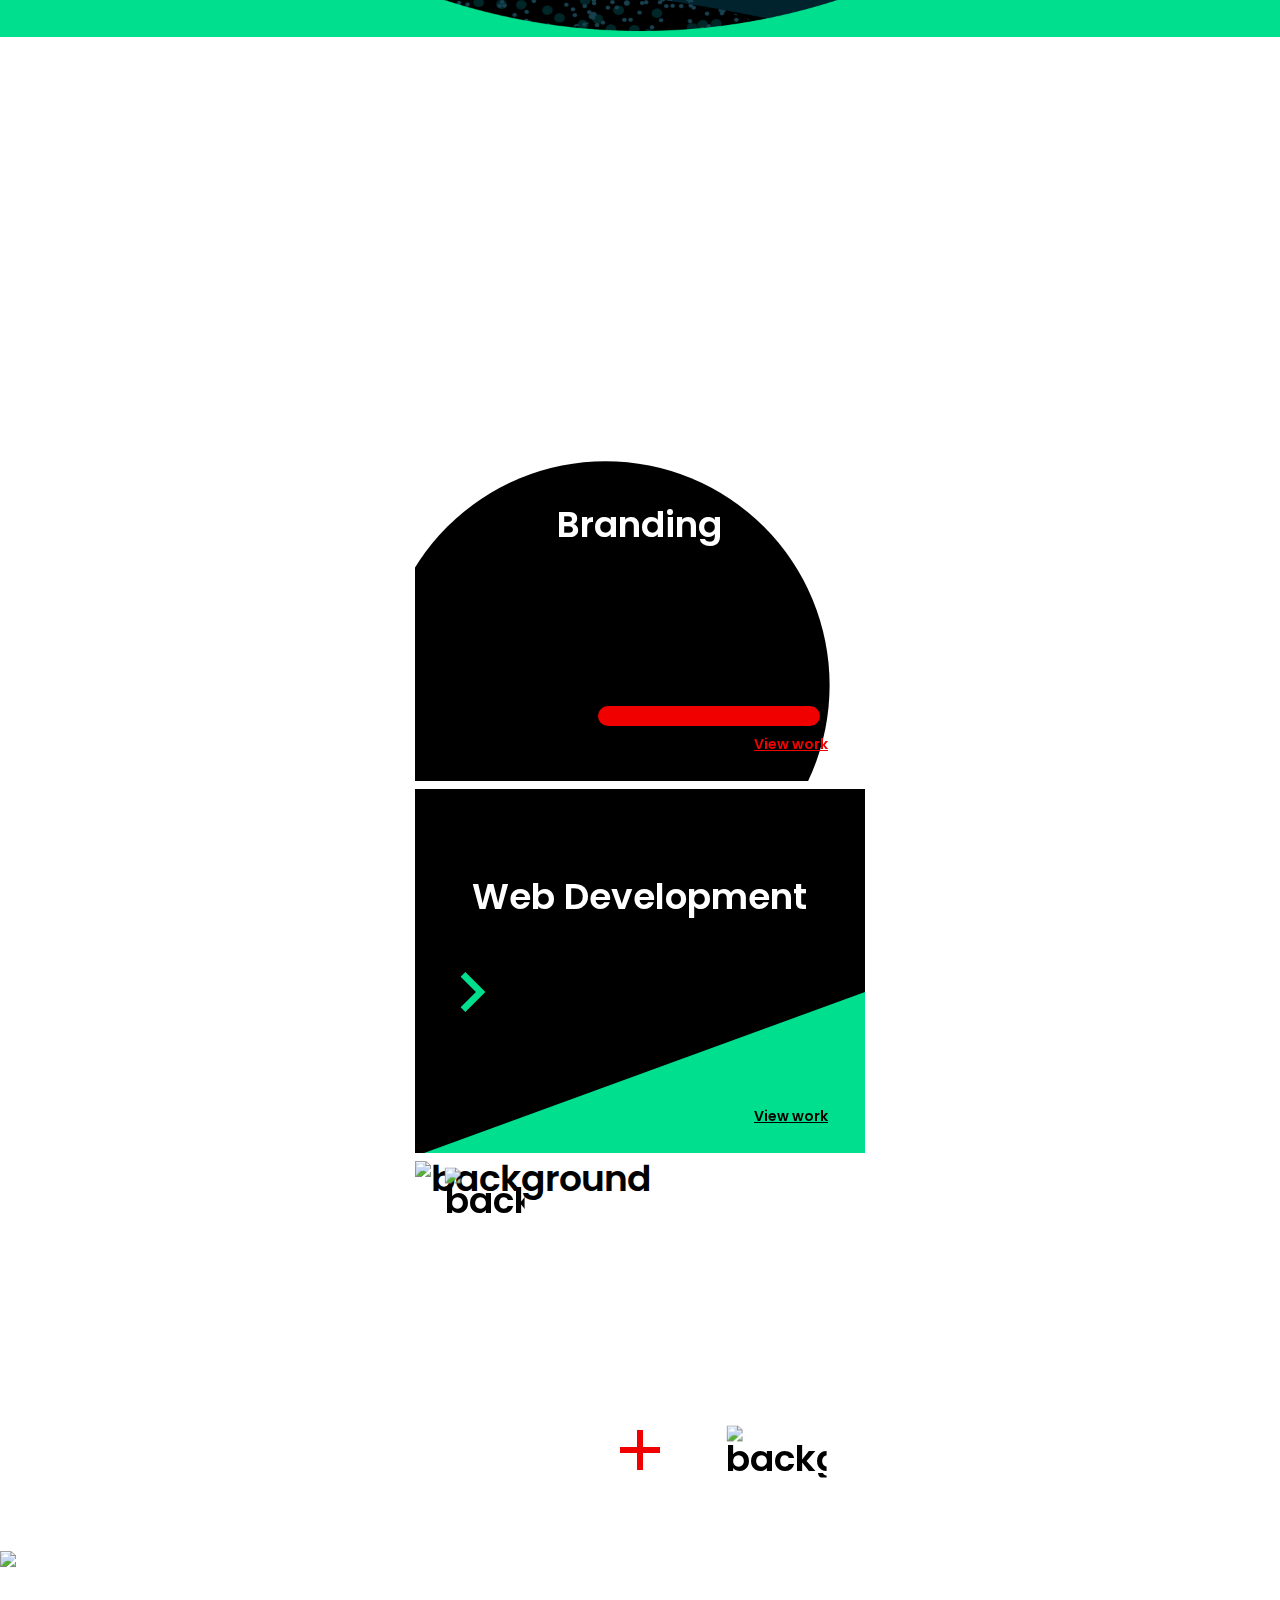
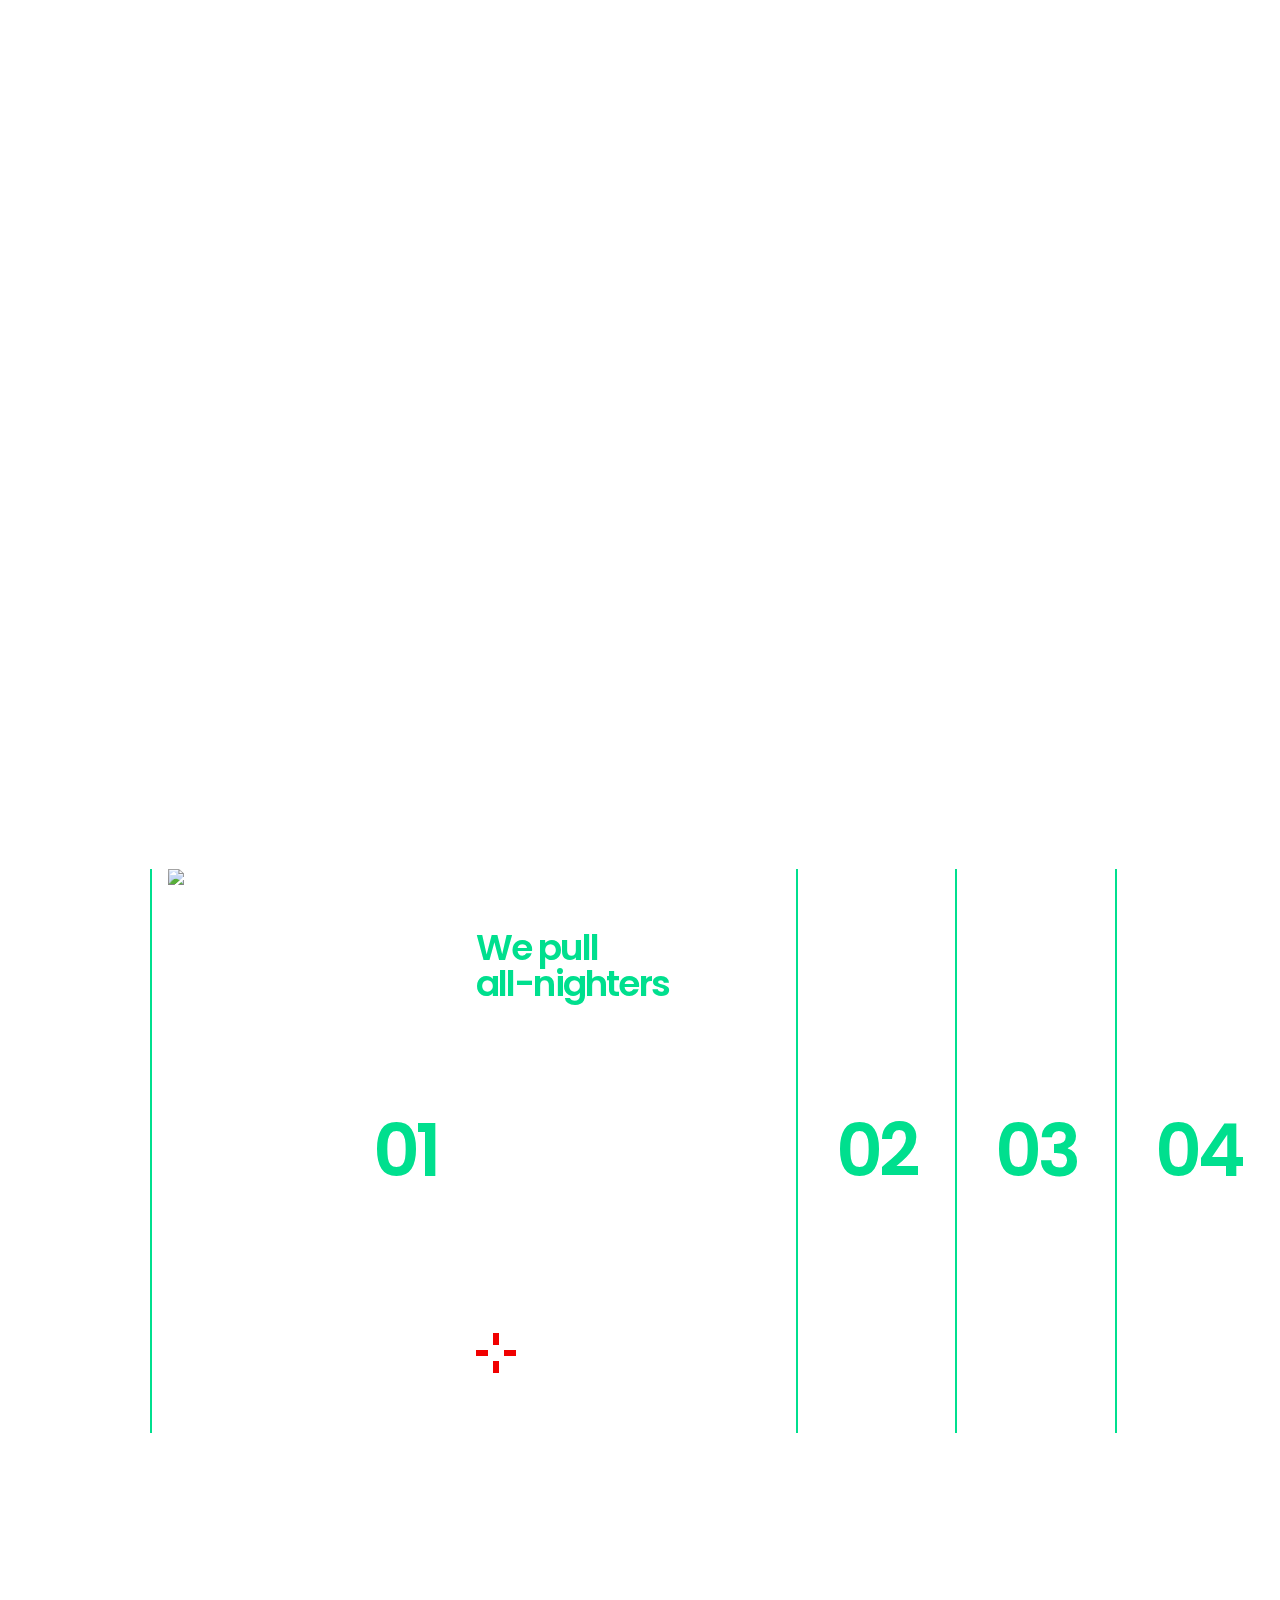
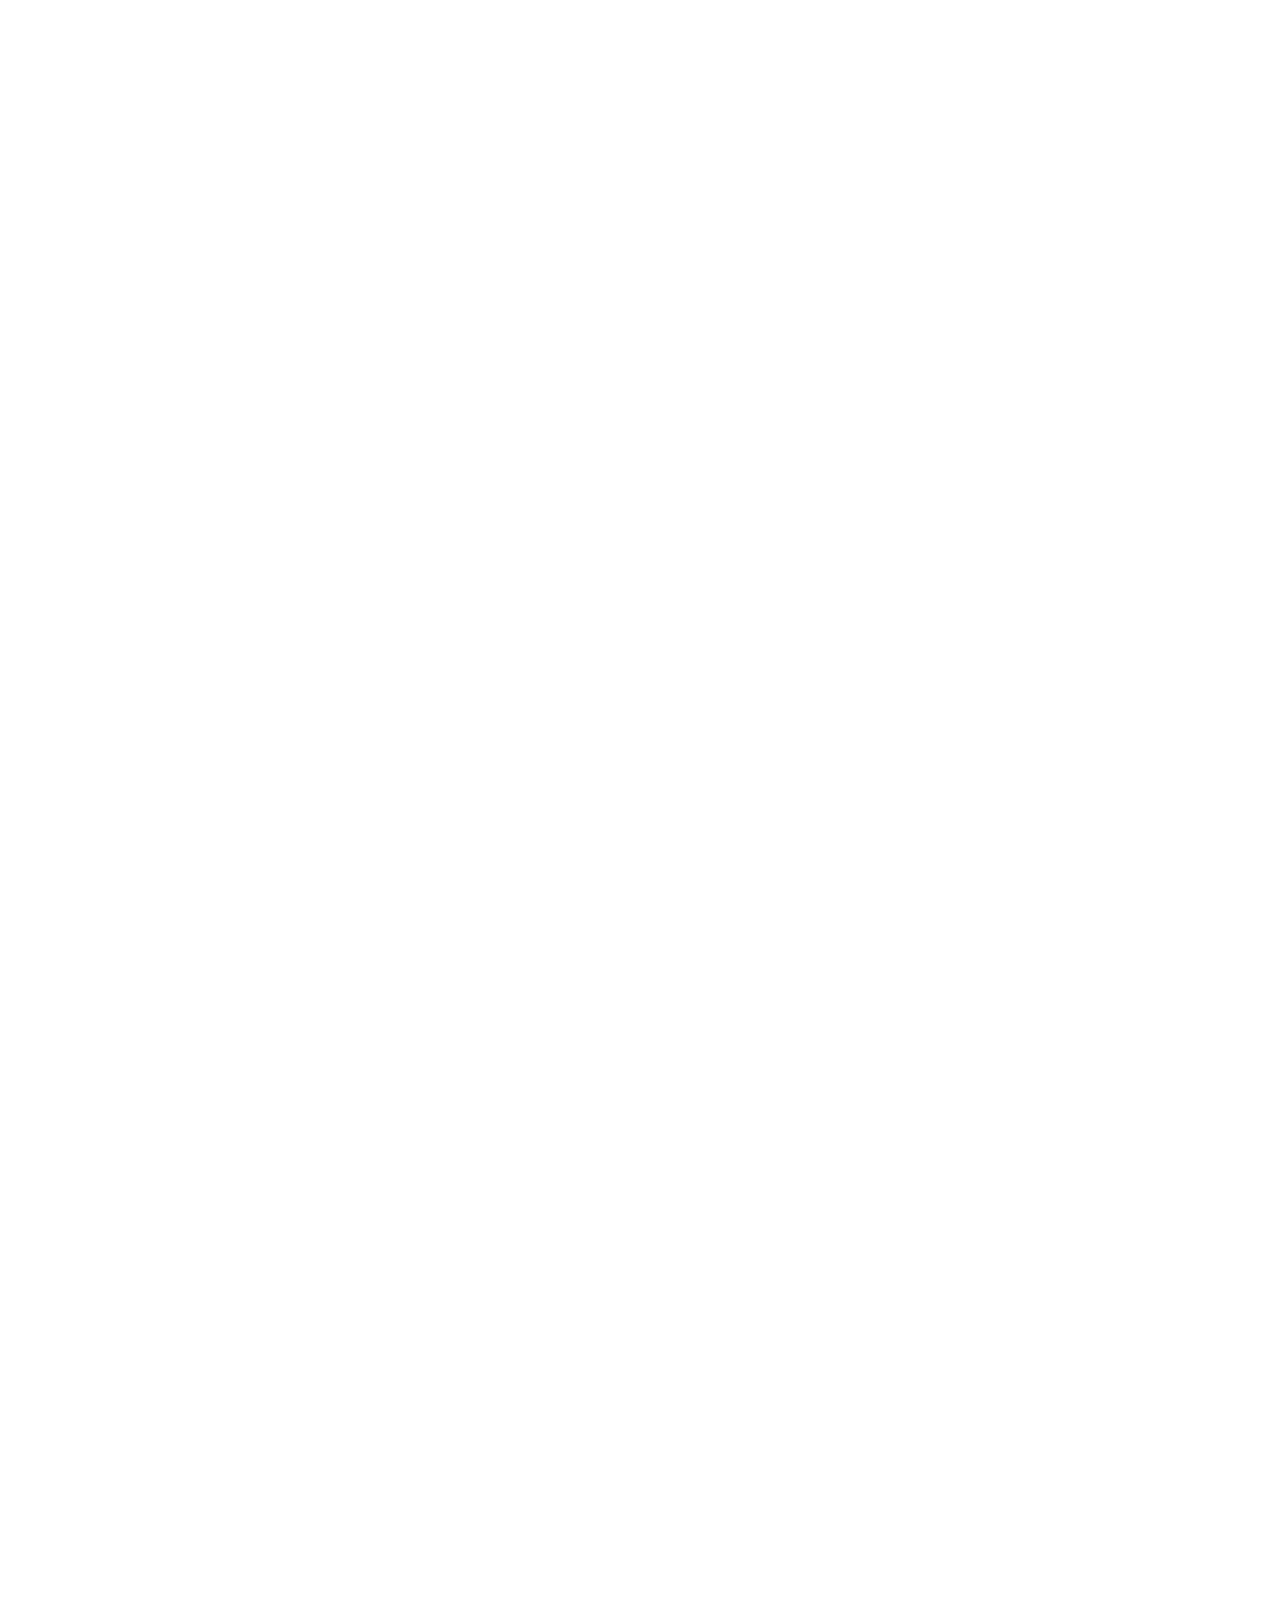
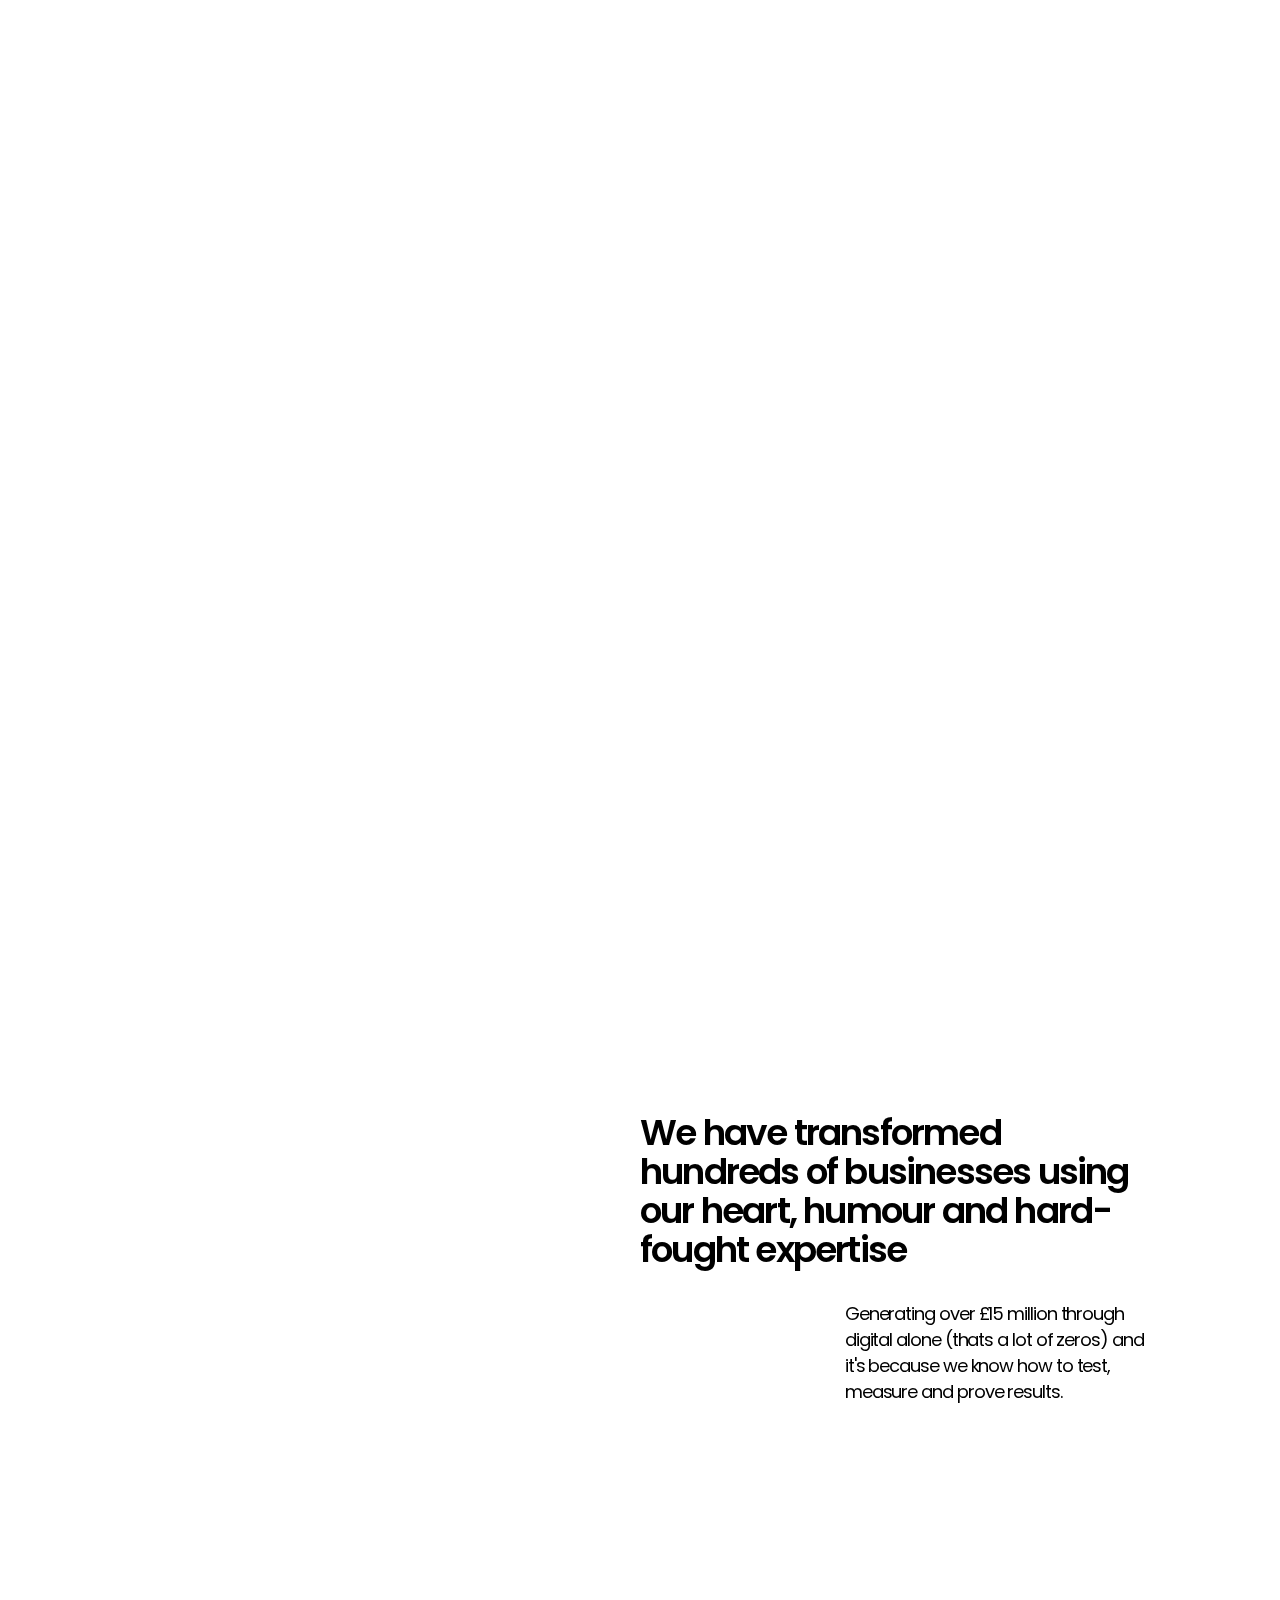
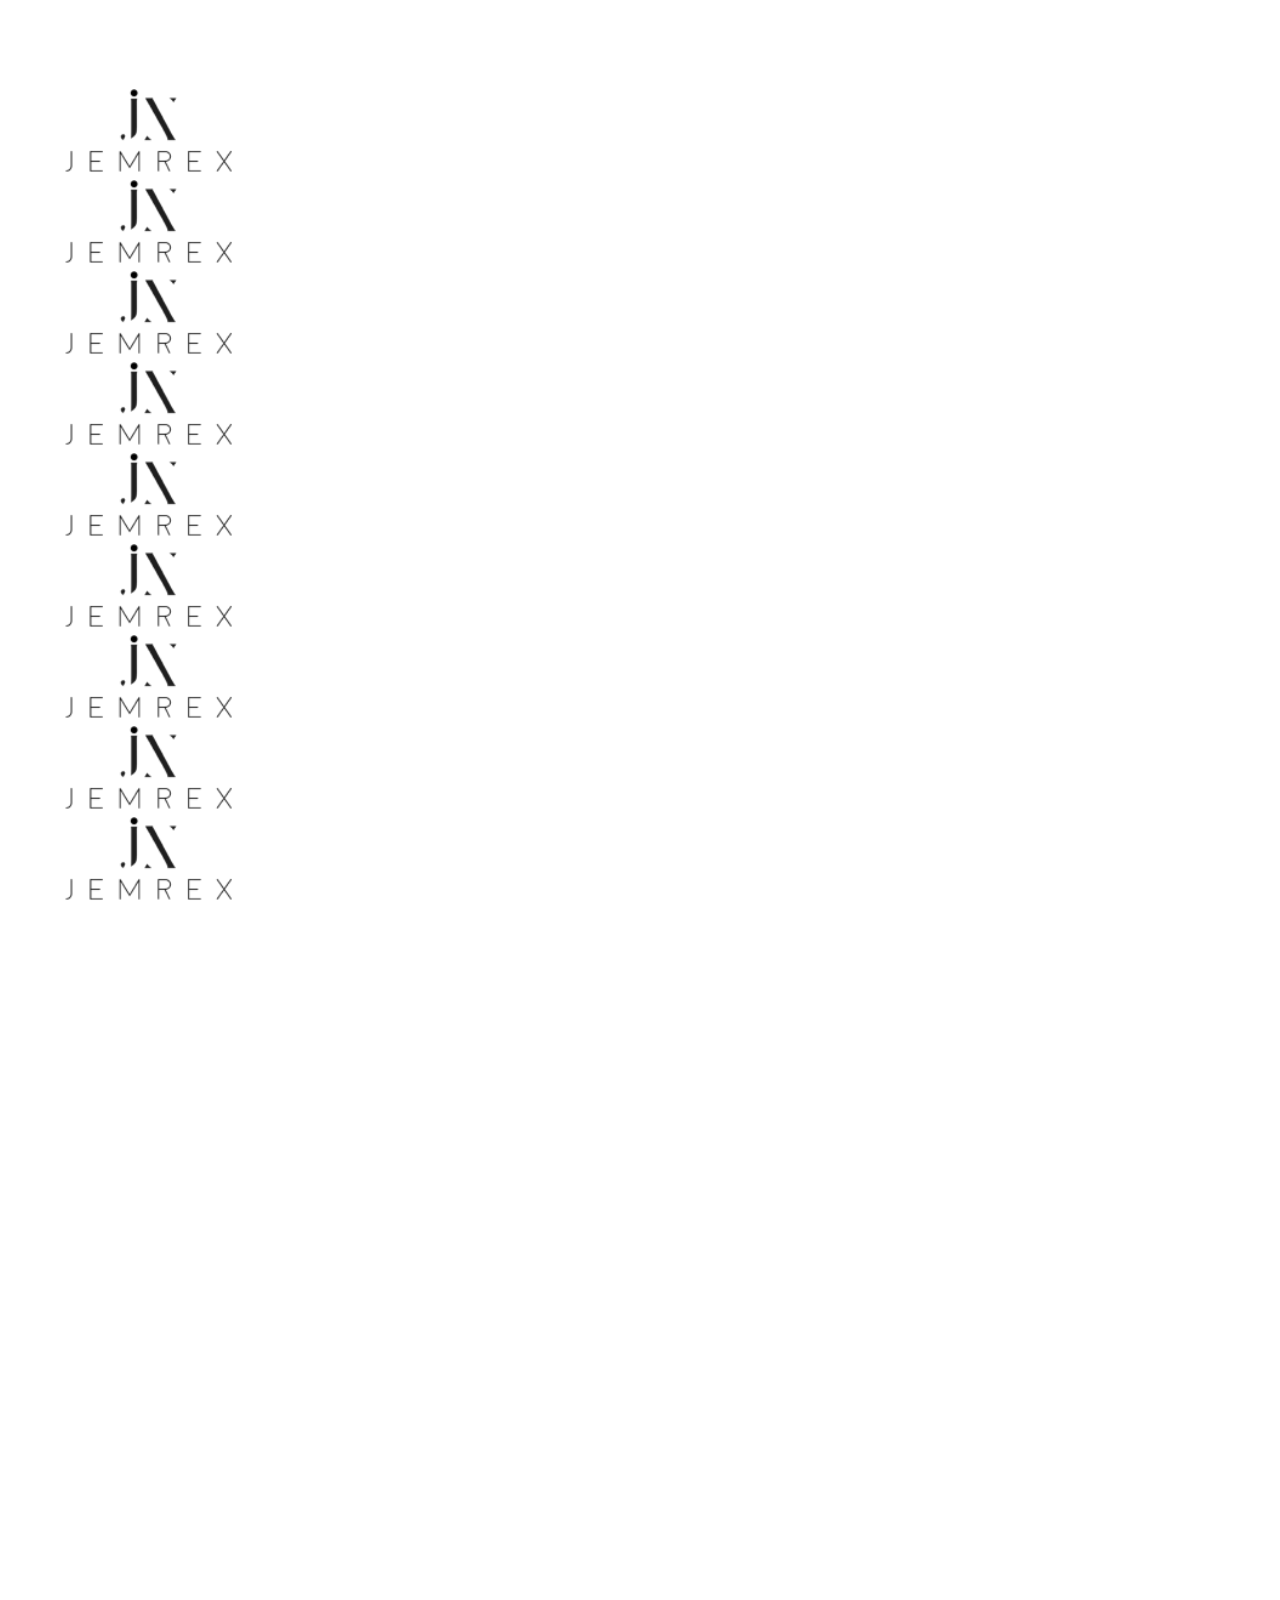
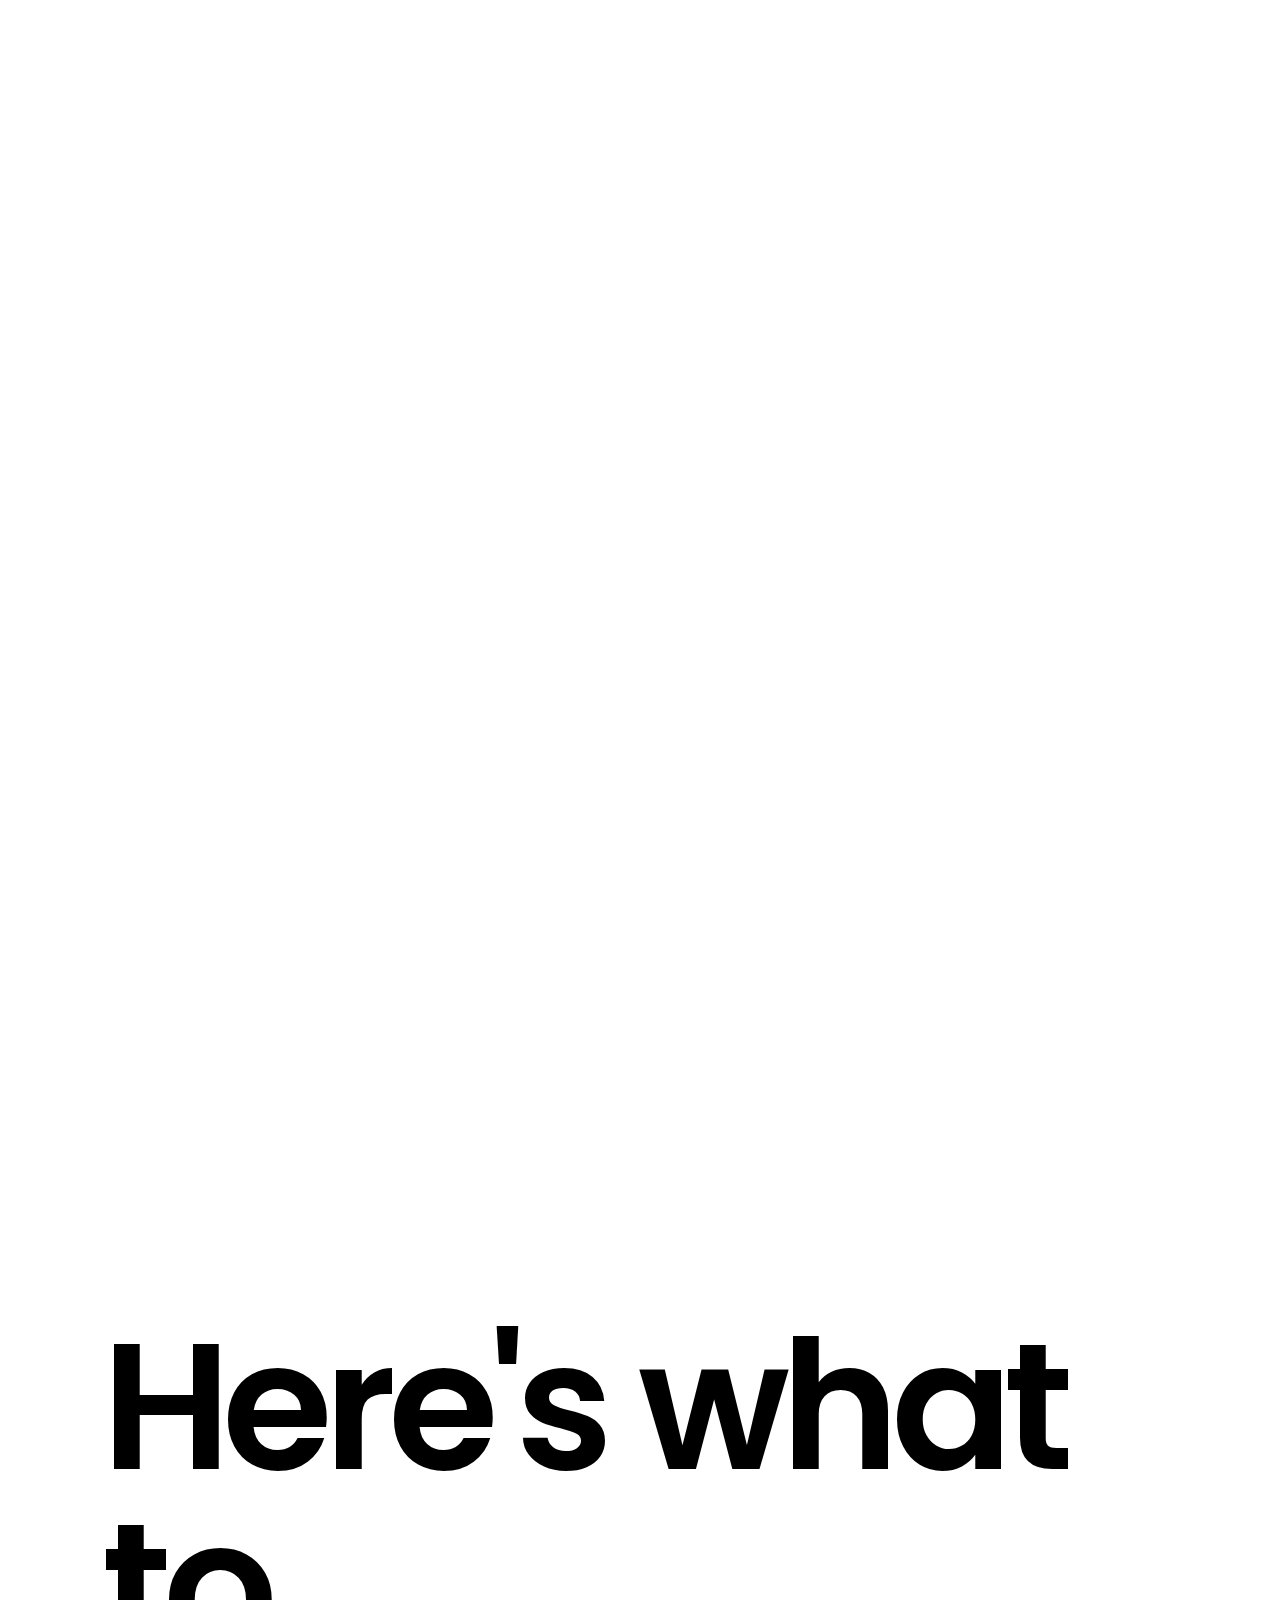
==== commit d757014c: "z" ====
--- a/index.html
+++ b/index.html
@@ -18,6 +18,9 @@
 
     <!-- JQUERY -->
     <script src="https://code.jquery.com/jquery-3.6.0.min.js"></script>
+
+    
+    <script src="assets/js/jQuery-FontSpy.js"></script>
 
 
     <!-- Swiper -->
--- a/assets/css/style.css
+++ b/assets/css/style.css
@@ -167,6 +167,7 @@
   position: fixed;
   right: 0;
   top: 0;
+  z-index: 90;
   width: 36px;
   height: 36px;
   margin: 33px;
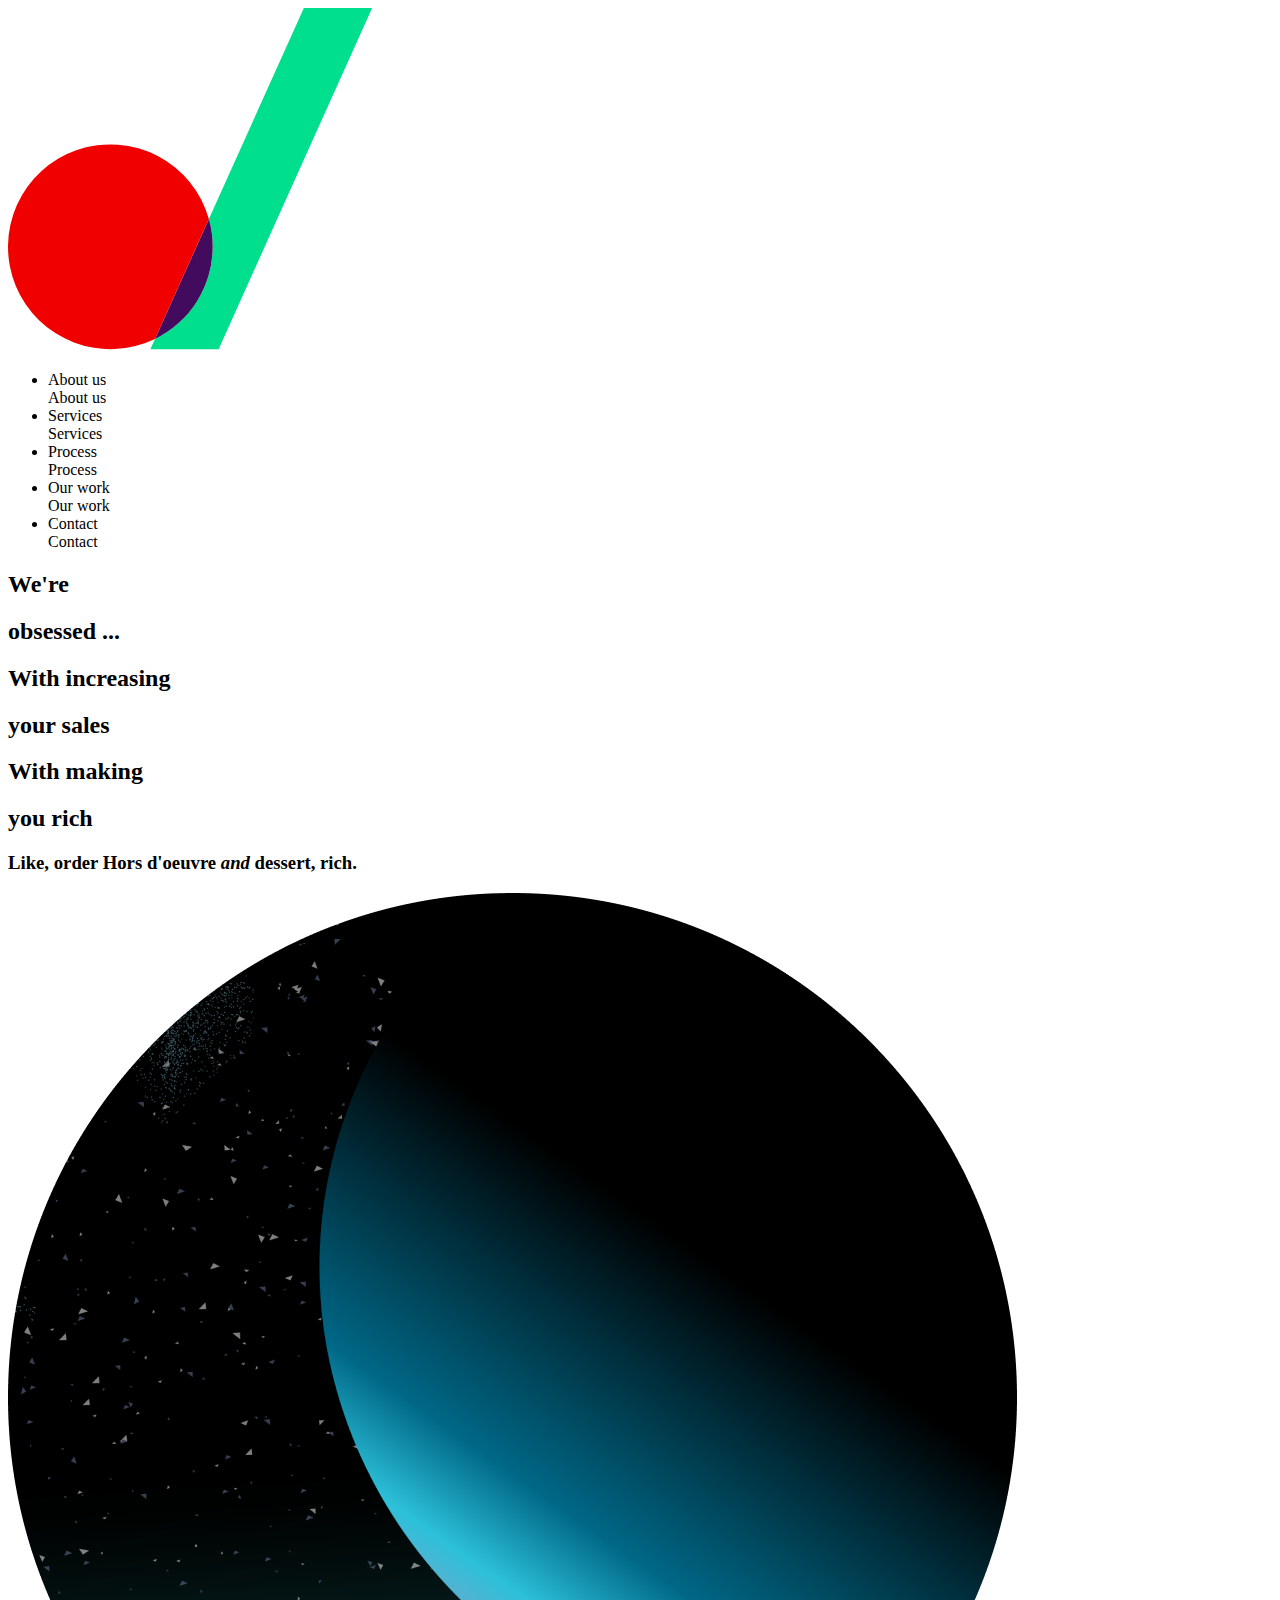
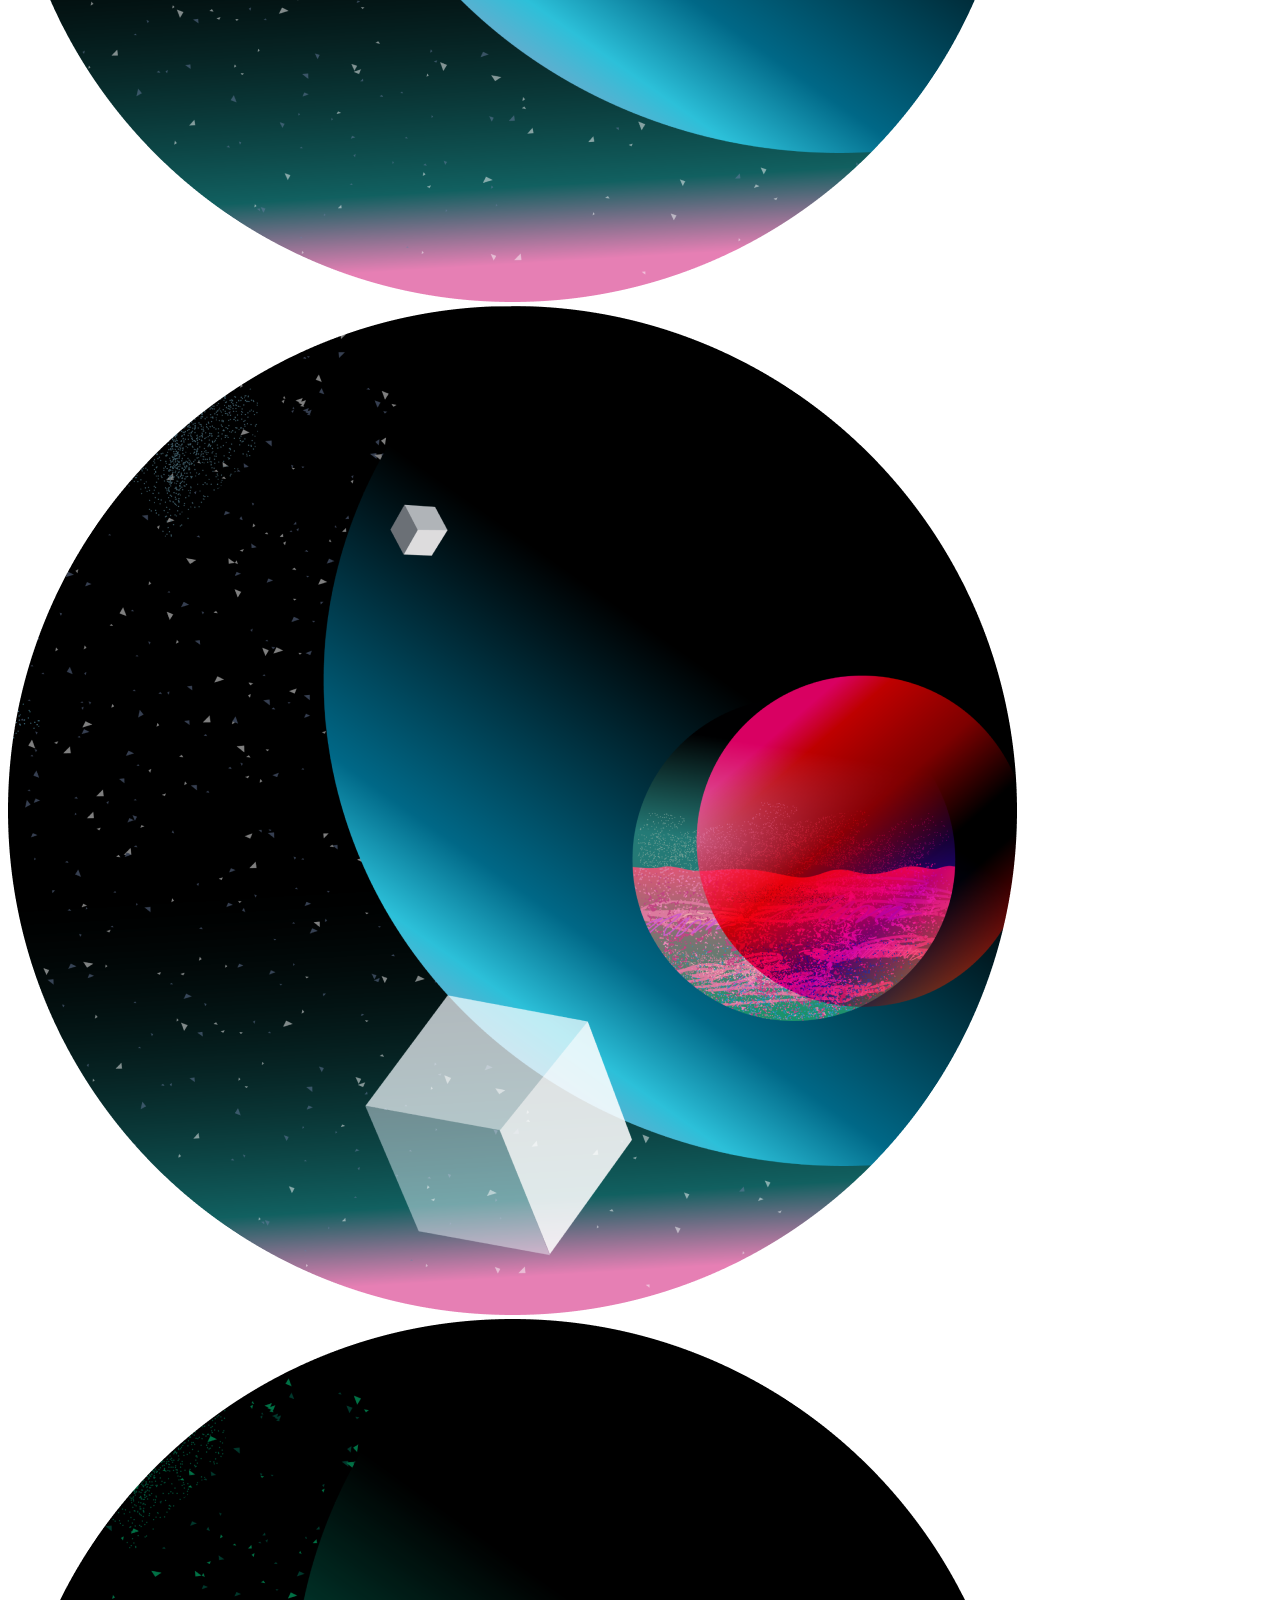
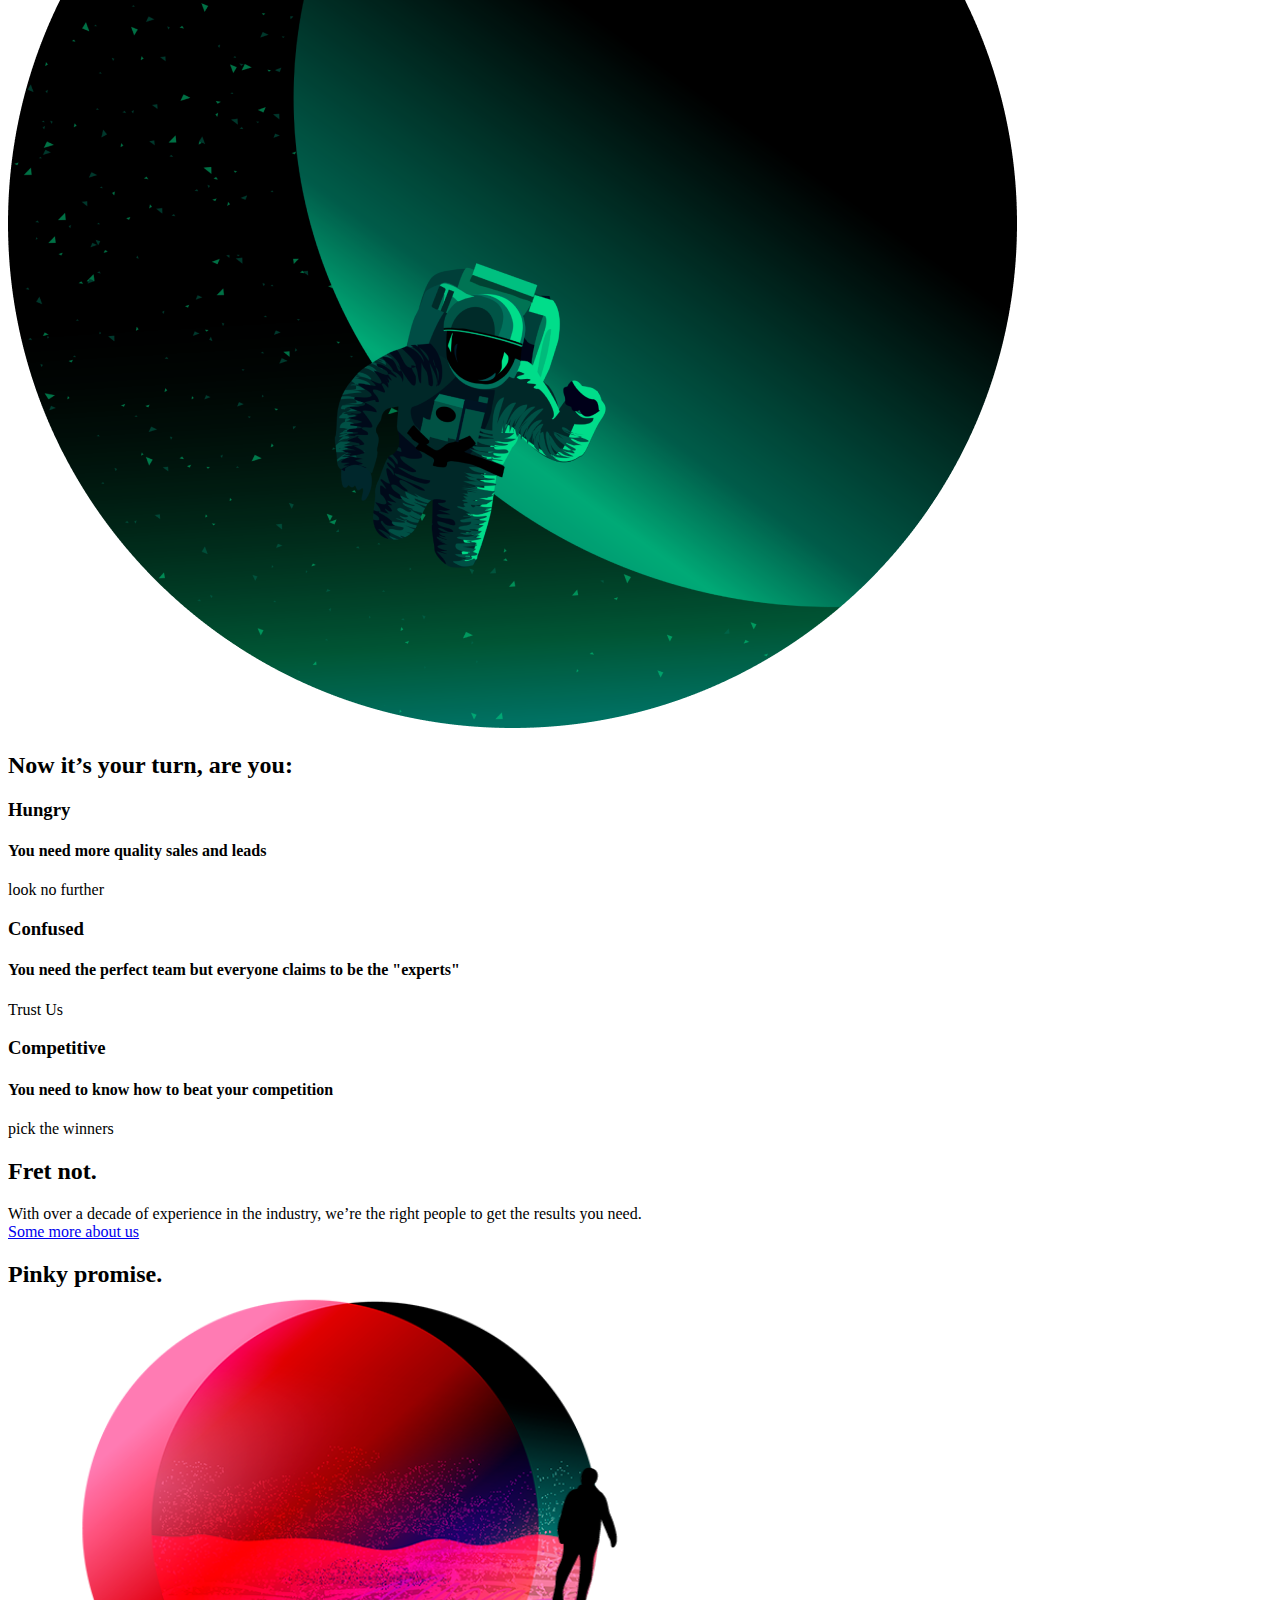
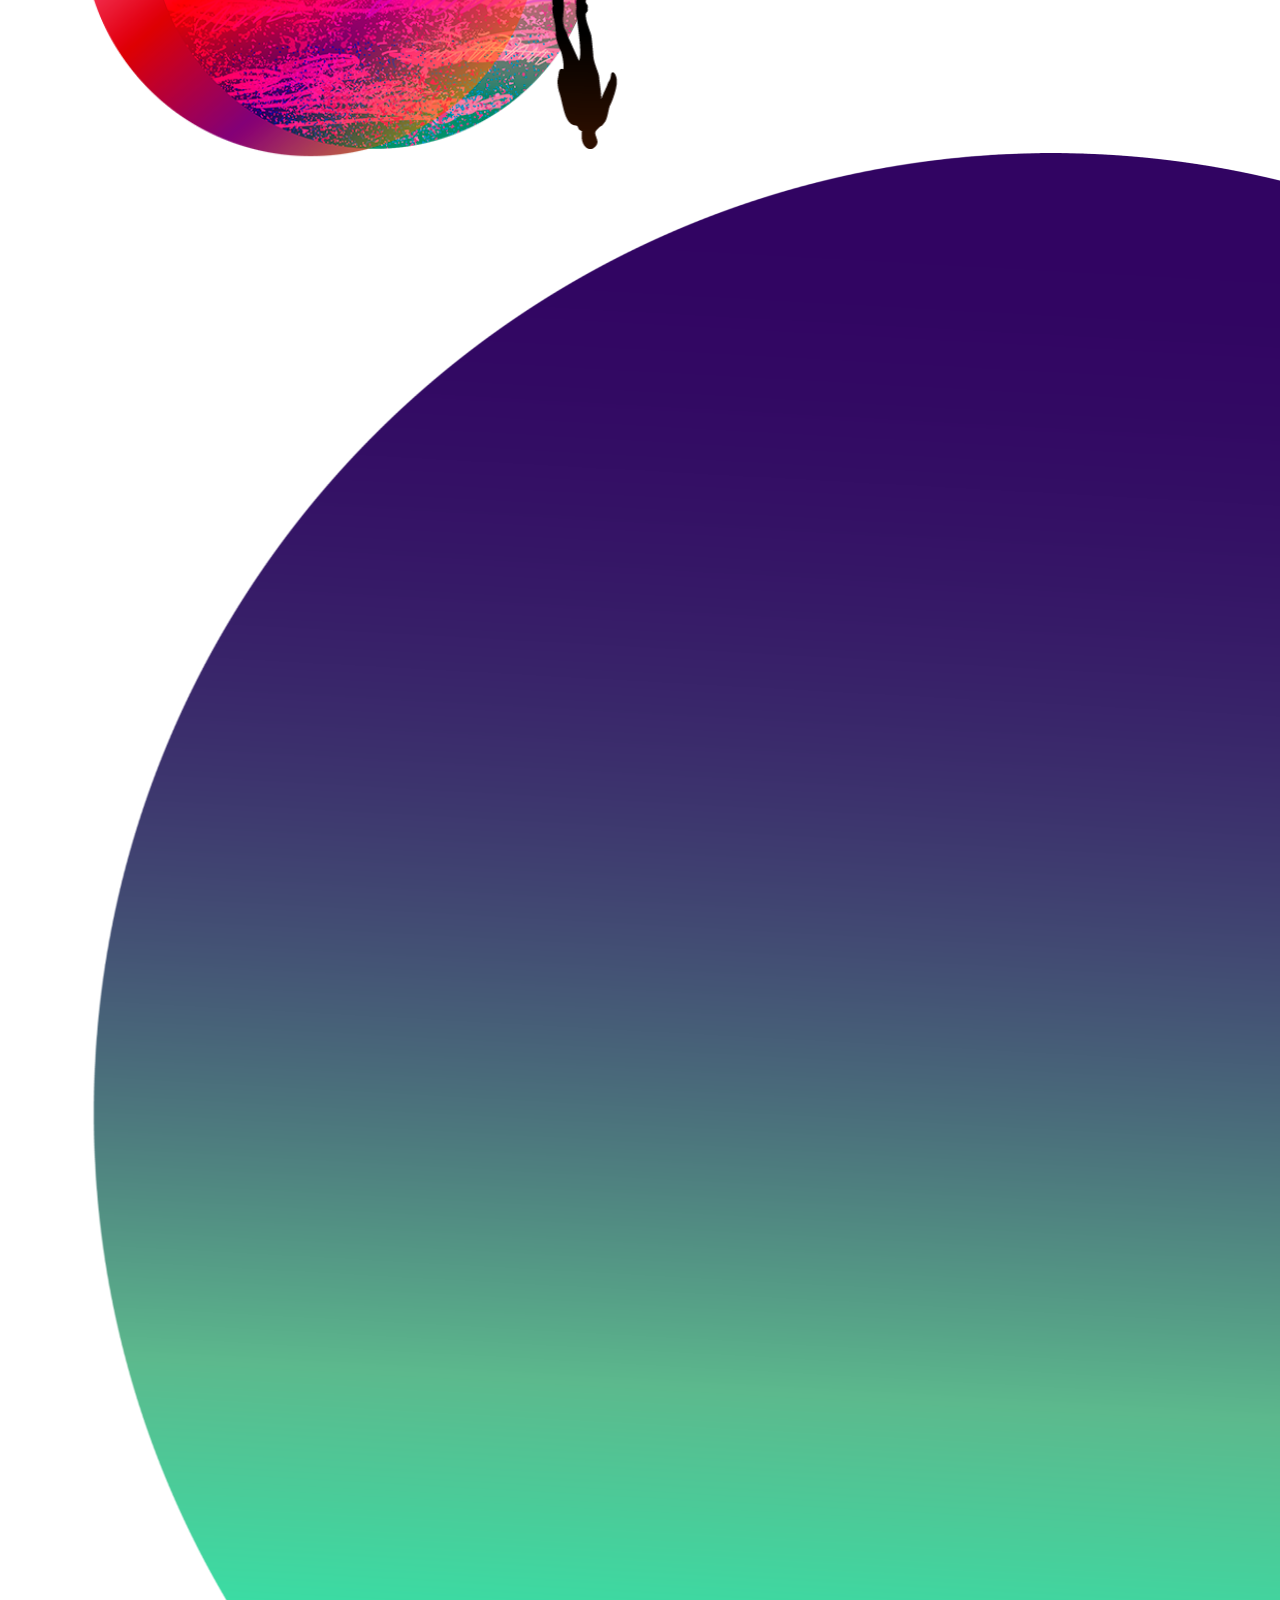
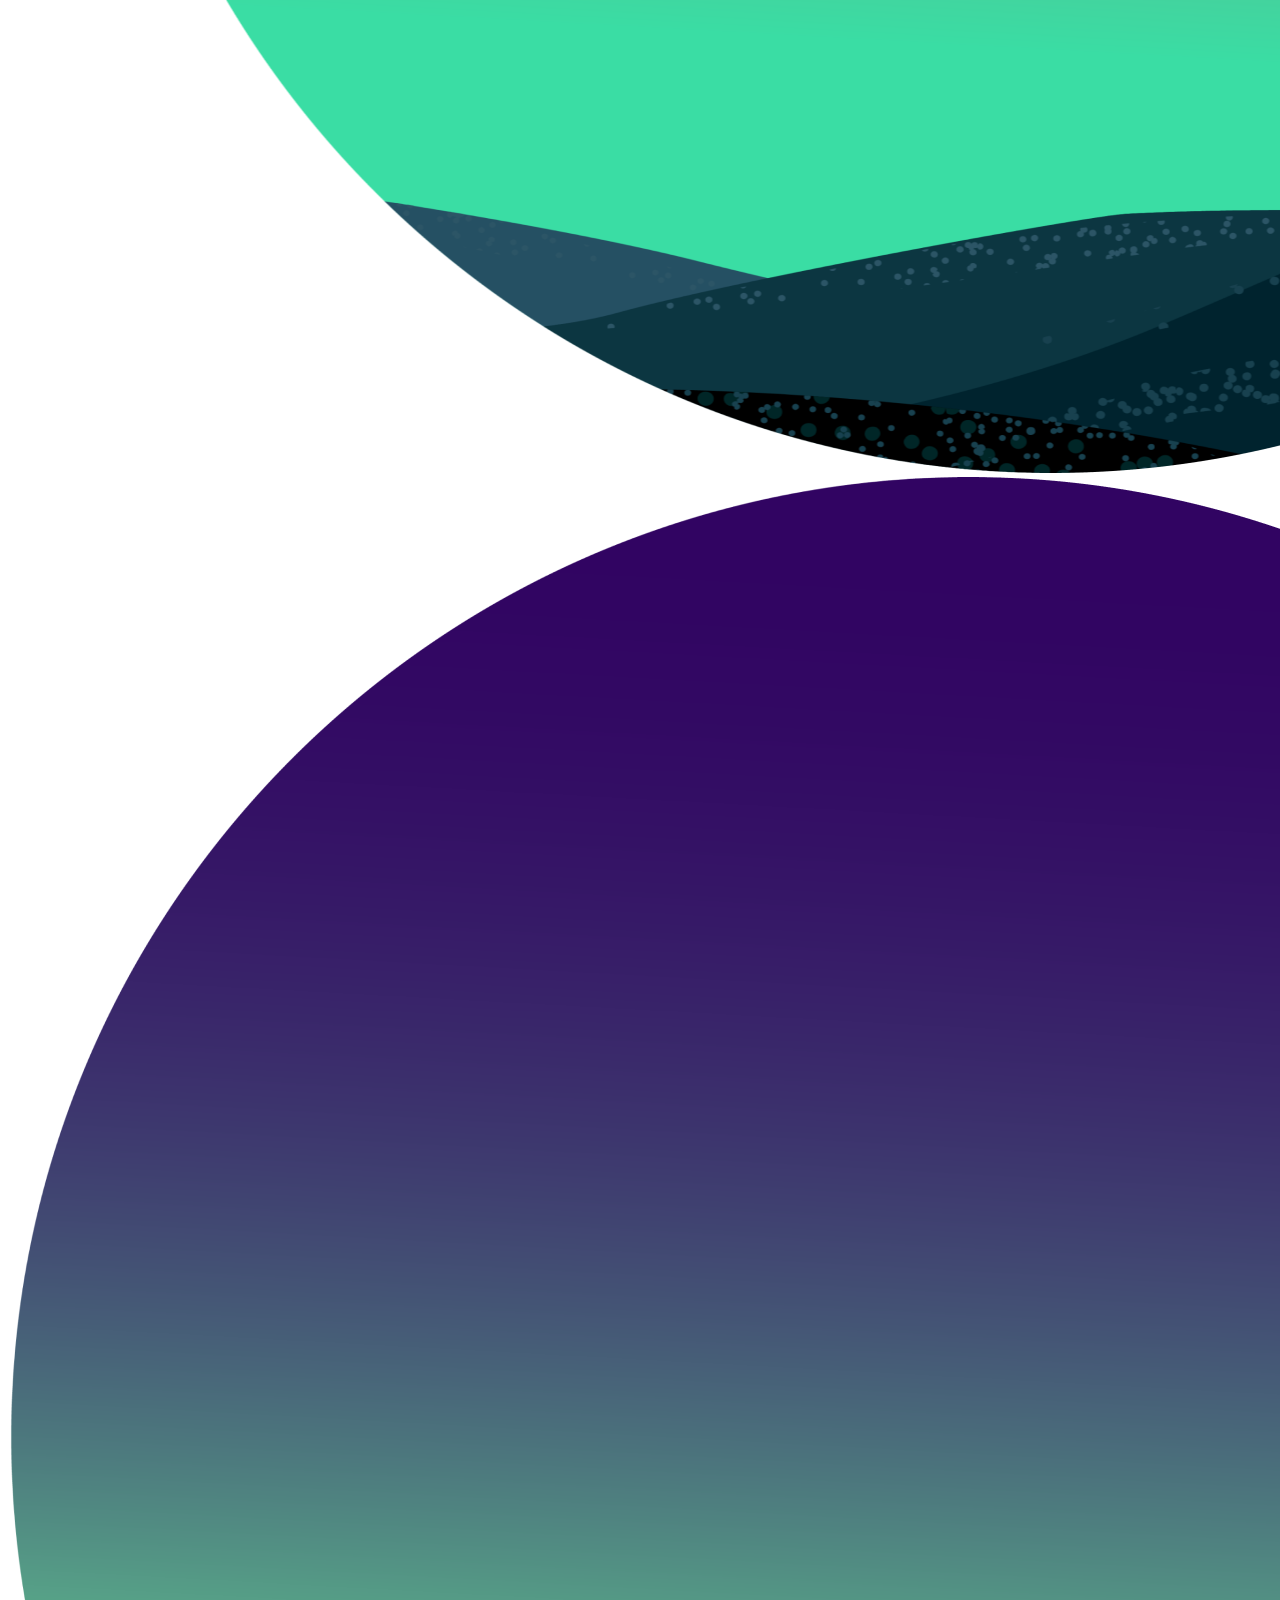
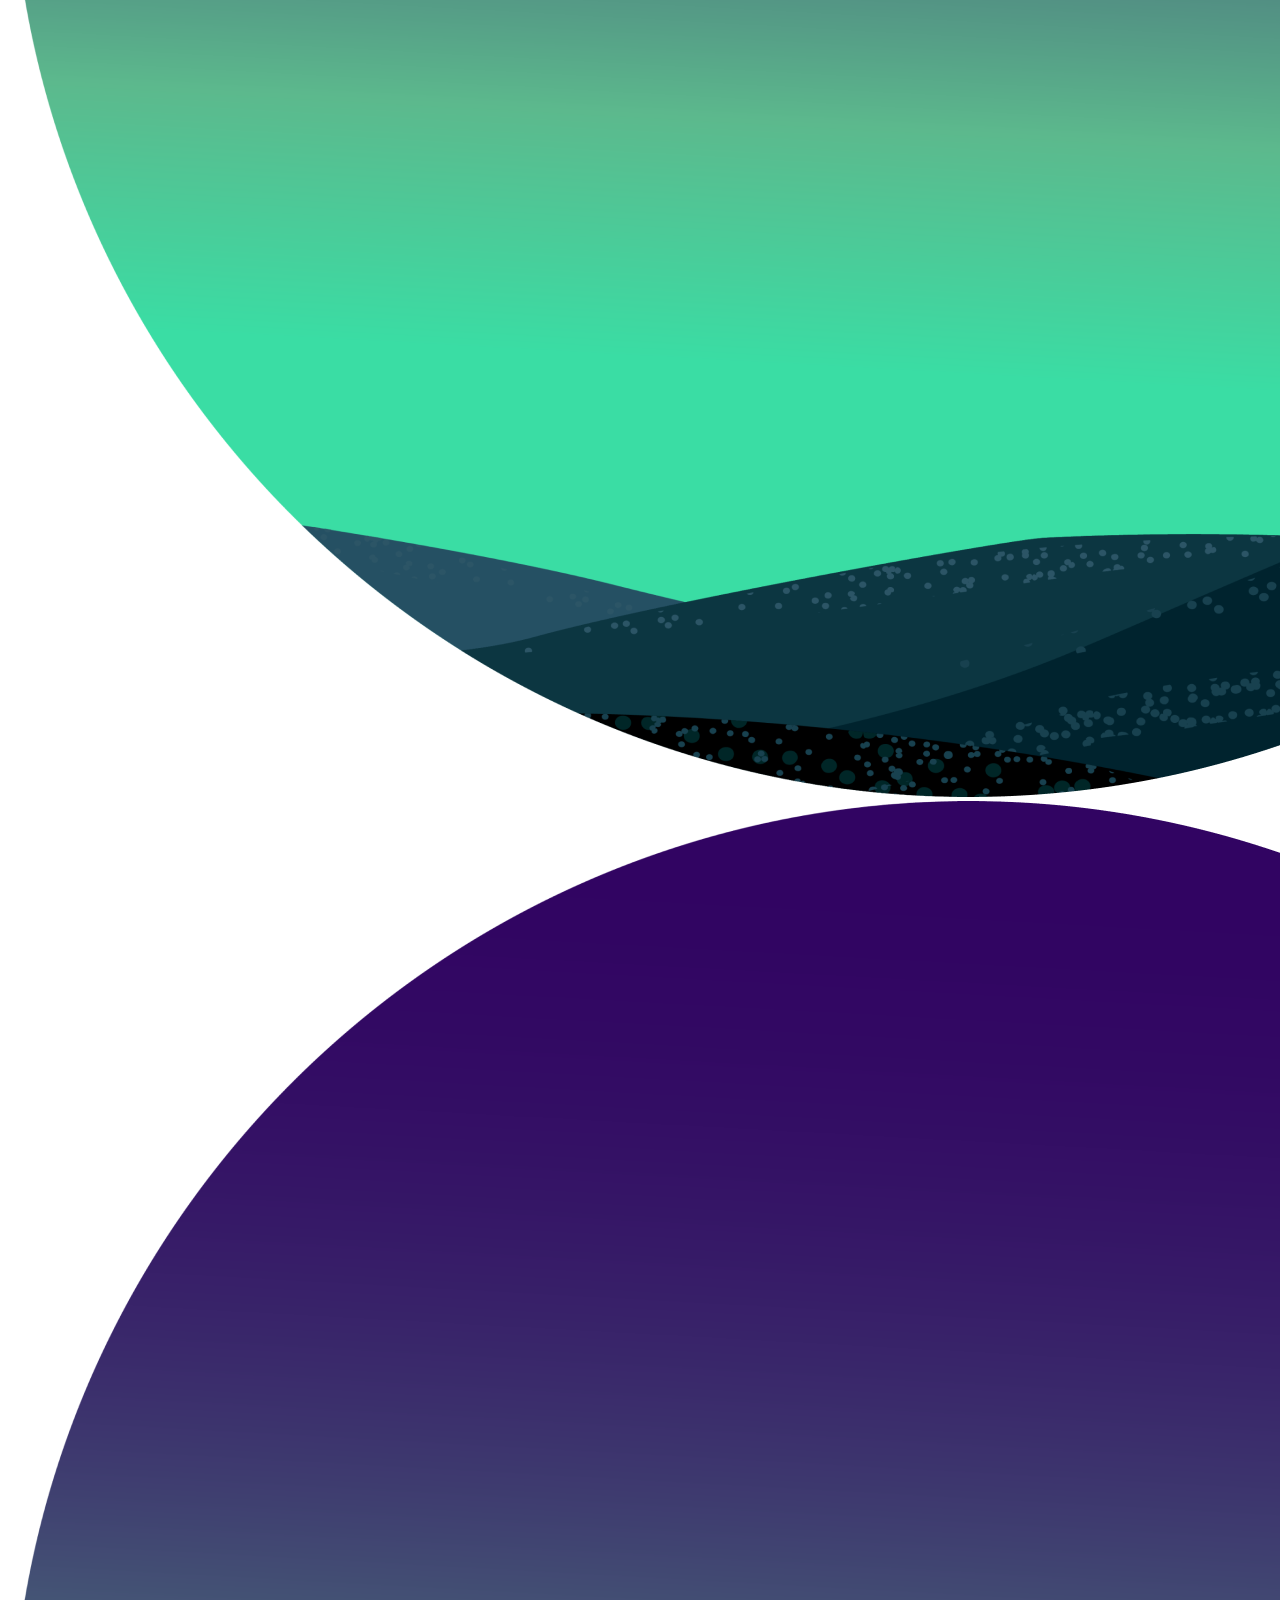
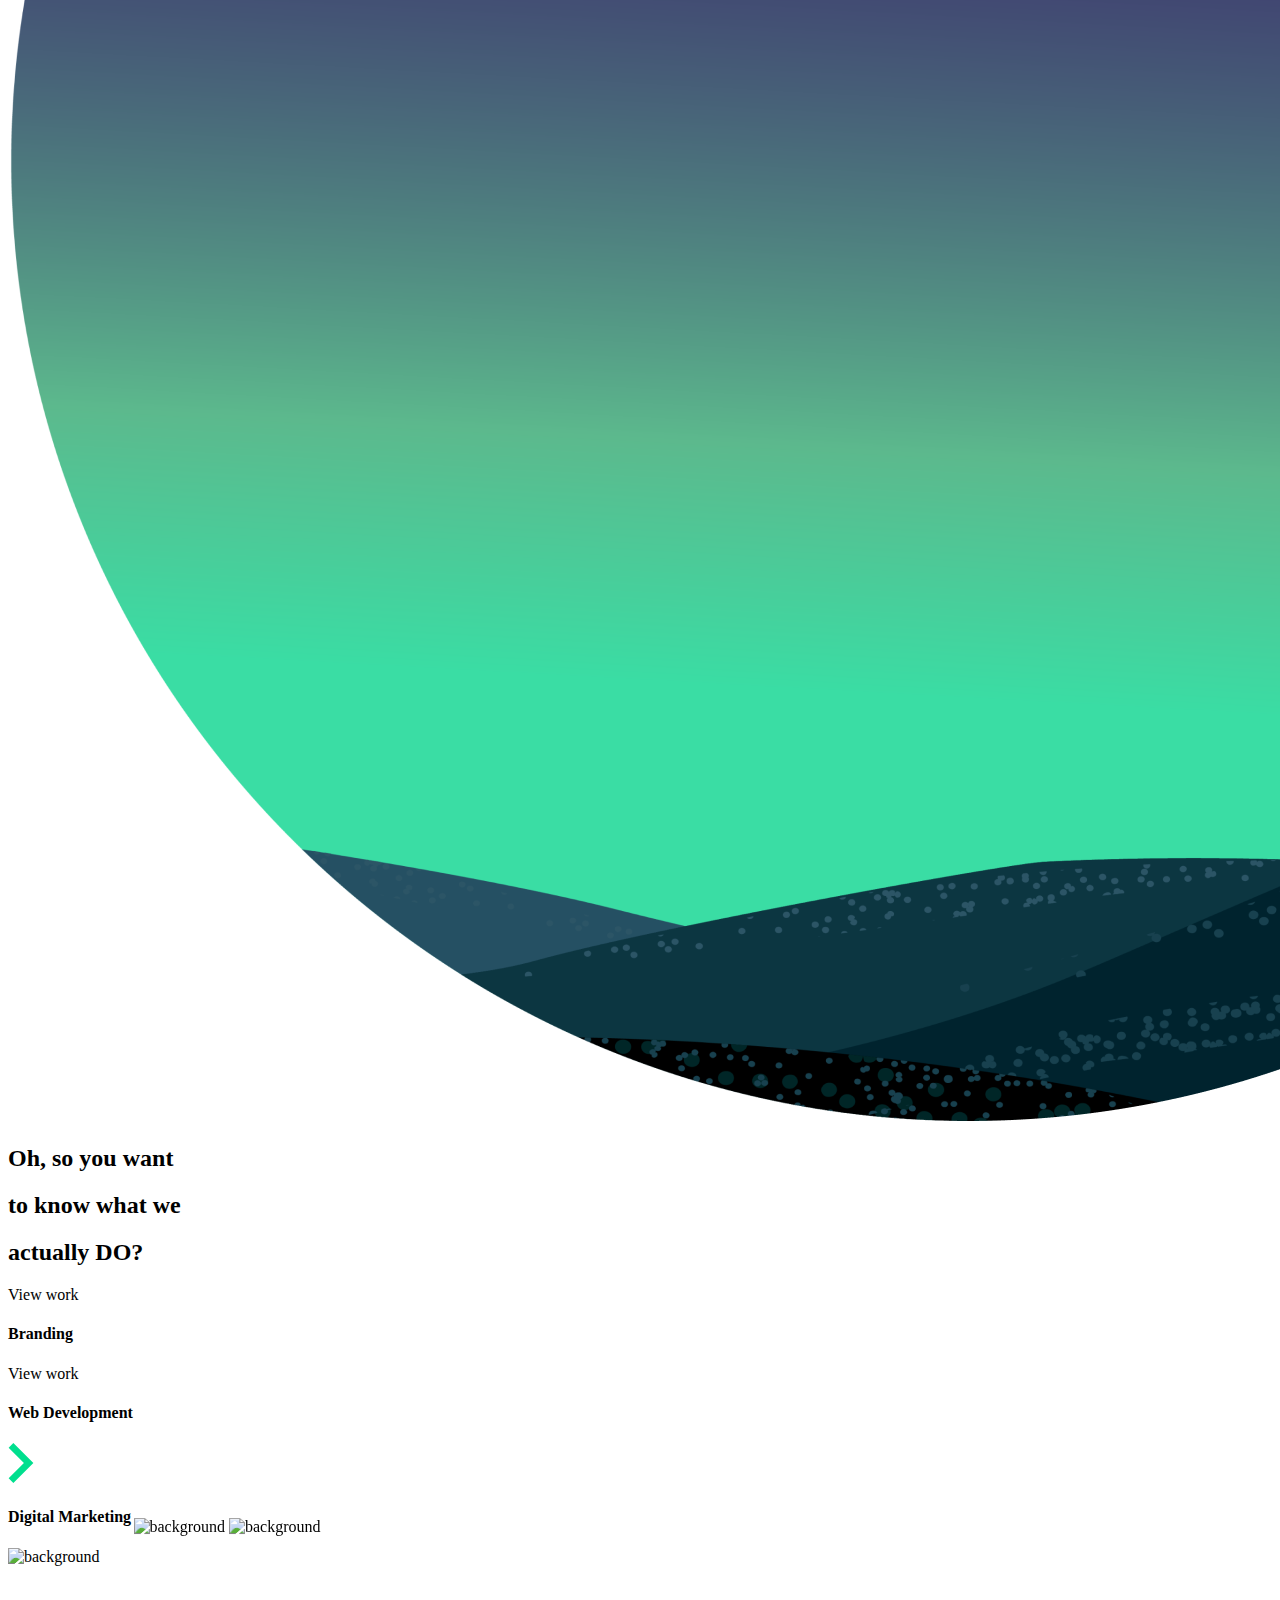
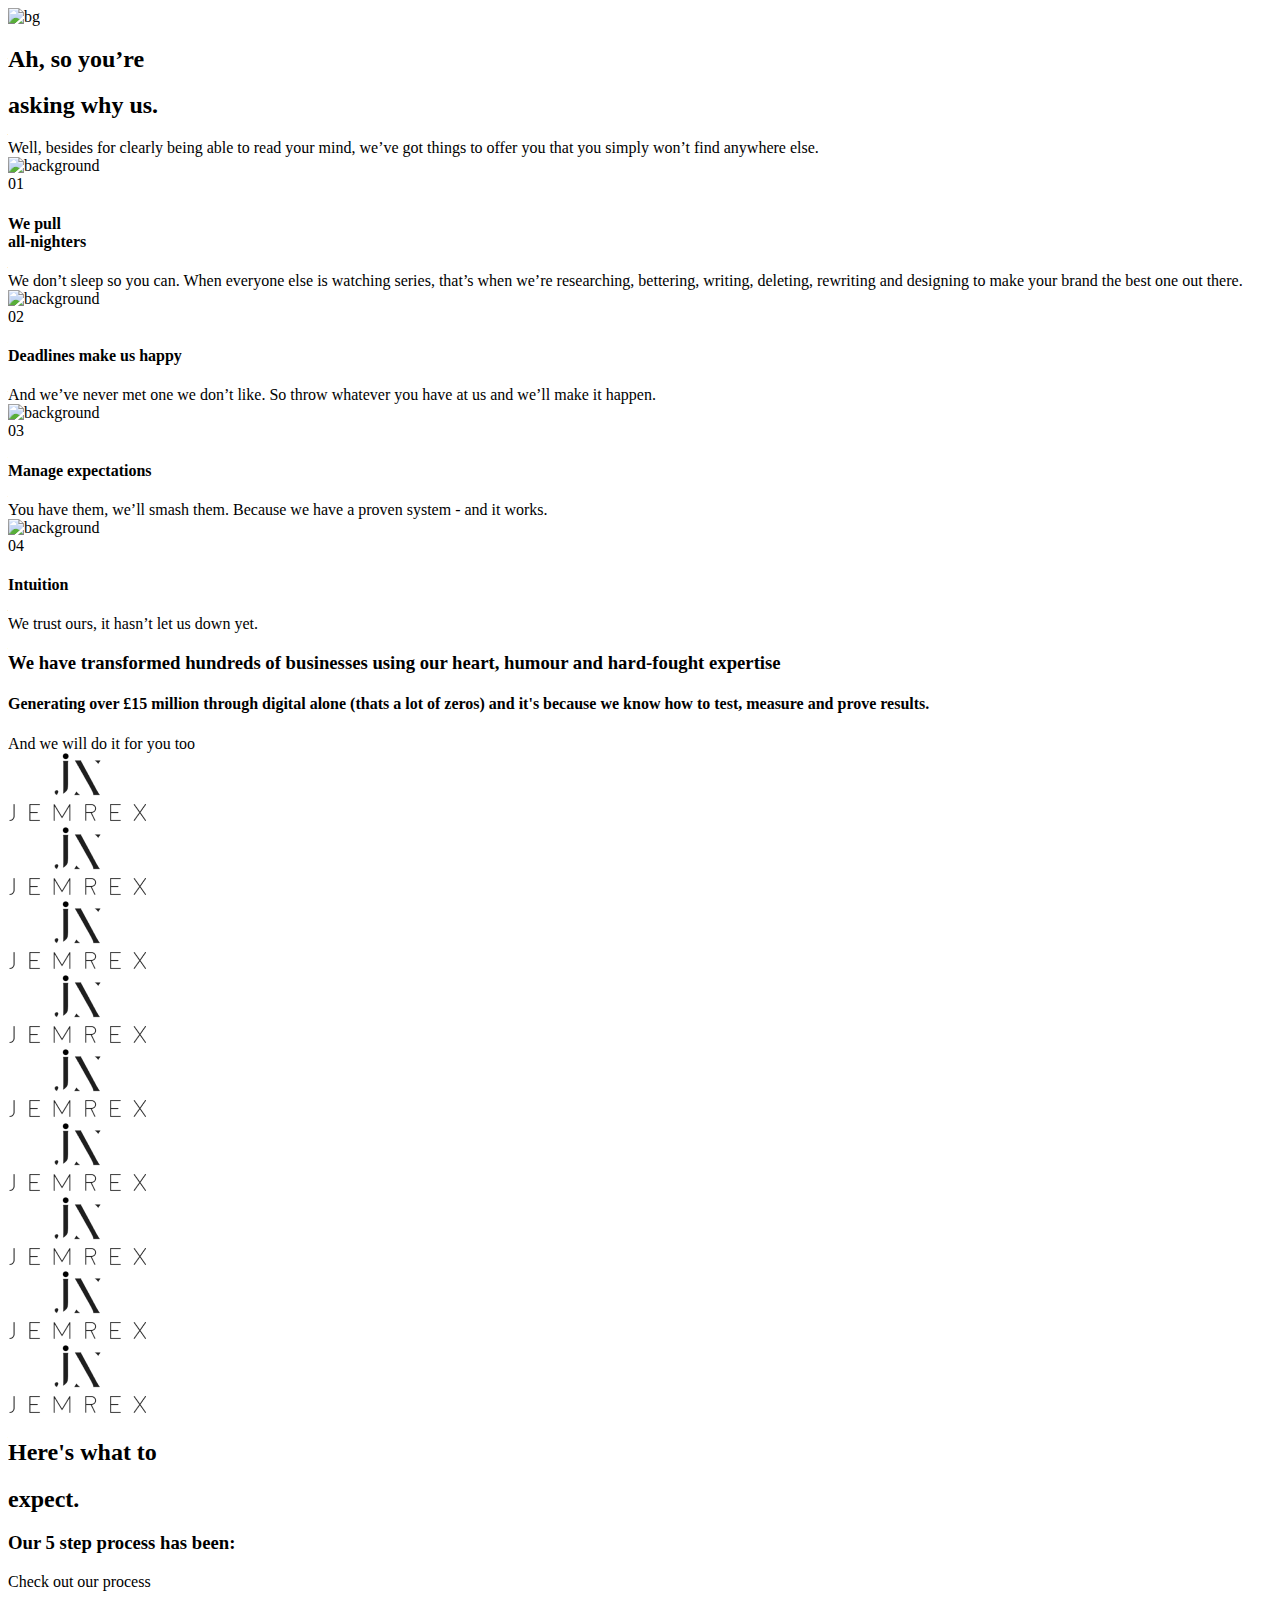
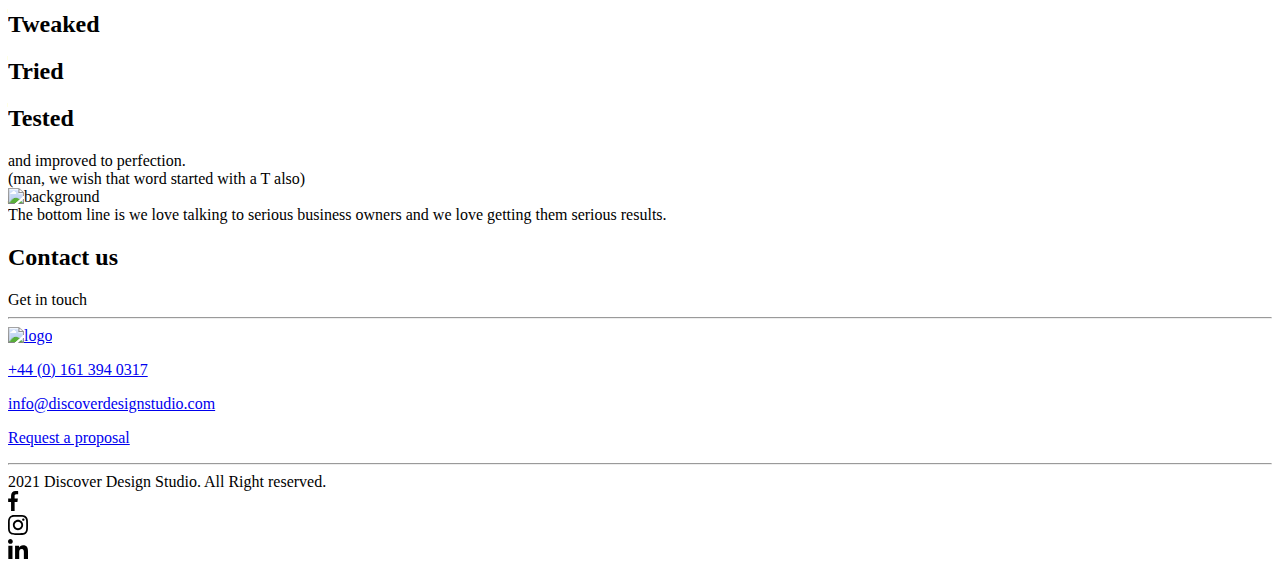
==== commit 0120df28: "ф" ====
--- a/index.html
+++ b/index.html
@@ -8,8 +8,8 @@
     <title>Home - DDS</title>
 
     <link rel="stylesheet" href="assets/fonts/Poppins/fonts.css">
-    <link rel="stylesheet" href="assets/css/style.css">
-    <link rel="stylesheet" href="assets/css/home/style.css">
+    <link rel="stylesheet" href="assets/css/style.min.css">
+    <link rel="stylesheet" href="assets/css/home/style.min.css">
 
     <!-- GSAP -->
     <script src="https://cdnjs.cloudflare.com/ajax/libs/gsap/3.6.1/gsap.min.js"></script>
